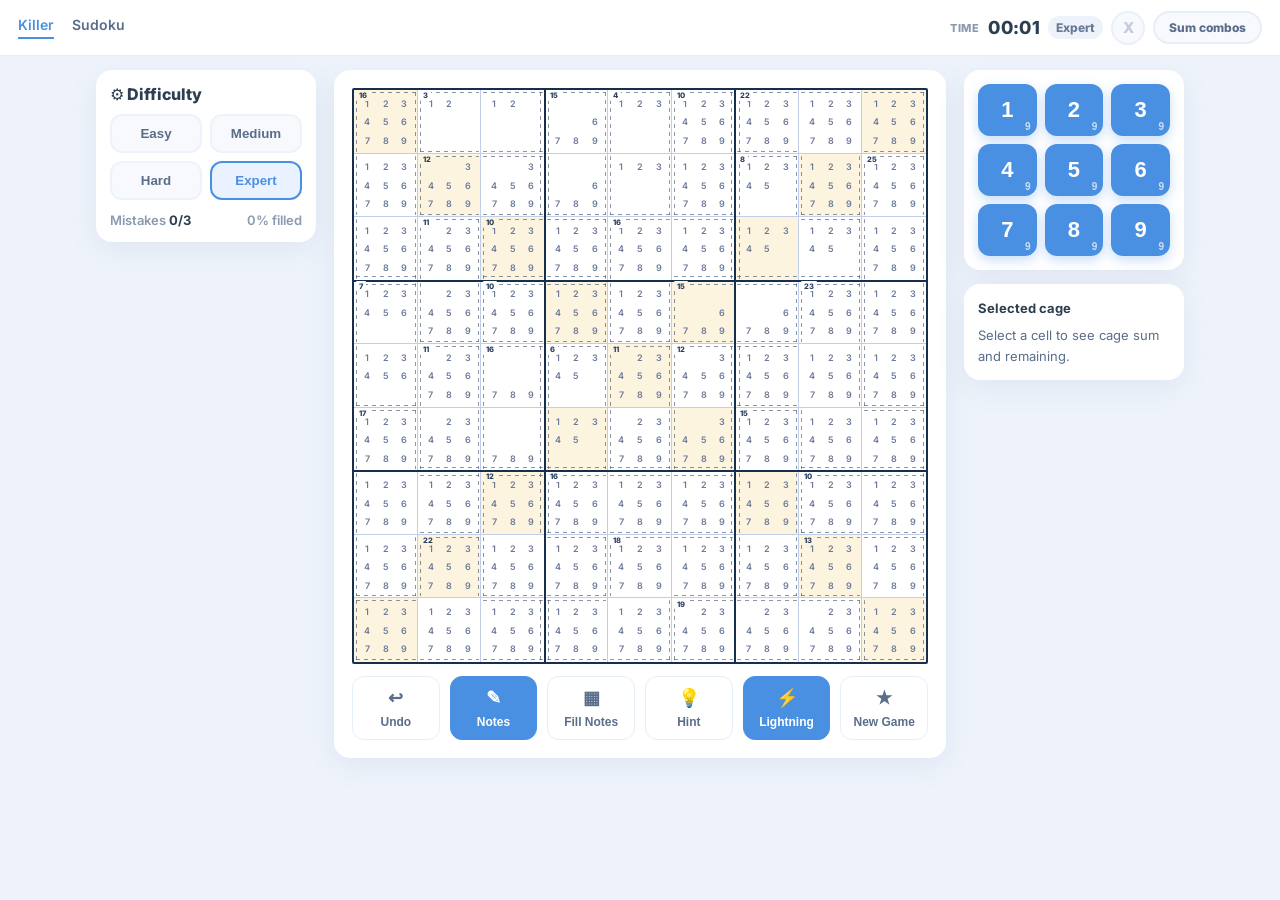
==== index.html @ 521878f2 "update" ====
<!DOCTYPE html>
<html lang="en">
<head>
<meta charset="UTF-8">
<meta name="viewport" content="width=device-width, initial-scale=1.0, viewport-fit=cover">
<title>Killer Sudoku — sudoku.com Clone</title>
<link href="https://fonts.googleapis.com/css2?family=Nunito:wght@600;700;800&family=Inter:wght@500;600;700&display=swap" rel="stylesheet">

  <script type="module" crossorigin>(function(){let e=document.createElement(`link`).relList;if(e&&e.supports&&e.supports(`modulepreload`))return;for(let e of document.querySelectorAll(`link[rel="modulepreload"]`))n(e);new MutationObserver(e=>{for(let t of e)if(t.type===`childList`)for(let e of t.addedNodes)e.tagName===`LINK`&&e.rel===`modulepreload`&&n(e)}).observe(document,{childList:!0,subtree:!0});function t(e){let t={};return e.integrity&&(t.integrity=e.integrity),e.referrerPolicy&&(t.referrerPolicy=e.referrerPolicy),t.credentials=e.crossOrigin===`use-credentials`?`include`:e.crossOrigin===`anonymous`?`omit`:`same-origin`,t}function n(e){if(e.ep)return;e.ep=!0;let n=t(e);fetch(e.href,n)}})();var e={easy:{avg:3.8,max:5,min:1,label:`Easy`},medium:{avg:3,max:4,min:1,label:`Medium`},hard:{avg:2.4,max:4,min:1,label:`Hard`},expert:{avg:3,max:5,min:2,label:`Expert`}},t={2:{3:[[1,2]],4:[[1,3]],5:[[1,4],[2,3]],6:[[1,5],[2,4]],7:[[1,6],[2,5],[3,4]],8:[[1,7],[2,6],[3,5]],9:[[1,8],[2,7],[3,6],[4,5]],10:[[1,9],[2,8],[3,7],[4,6]],11:[[2,9],[3,8],[4,7],[5,6]],12:[[3,9],[4,8],[5,7]],13:[[4,9],[5,8],[6,7]],14:[[5,9],[6,8]],15:[[6,9],[7,8]],16:[[7,9]],17:[[8,9]]},3:{6:[[1,2,3]],7:[[1,2,4]],8:[[1,2,5],[1,3,4]],9:[[1,2,6],[1,3,5],[2,3,4]],10:[[1,2,7],[1,3,6],[1,4,5],[2,3,5]],11:[[1,2,8],[1,3,7],[1,4,6],[2,3,6],[2,4,5]],12:[[1,2,9],[1,3,8],[1,4,7],[1,5,6],[2,3,7],[2,4,6],[3,4,5]],13:[[1,3,9],[1,4,8],[1,5,7],[2,3,8],[2,4,7],[2,5,6],[3,4,6]],14:[[1,4,9],[1,5,8],[1,6,7],[2,3,9],[2,4,8],[2,5,7],[3,4,7],[3,5,6]],15:[[1,5,9],[1,6,8],[2,4,9],[2,5,8],[2,6,7],[3,4,8],[3,5,7],[4,5,6]],16:[[1,6,9],[1,7,8],[2,5,9],[2,6,8],[3,4,9],[3,5,8],[3,6,7],[4,5,7]],17:[[1,7,9],[2,6,9],[2,7,8],[3,5,9],[3,6,8],[4,5,8],[4,6,7]],18:[[1,8,9],[2,7,9],[3,6,9],[3,7,8],[4,5,9],[4,6,8],[5,6,7]],19:[[2,8,9],[3,7,9],[4,6,9],[4,7,8],[5,6,8]],20:[[3,8,9],[4,7,9],[5,6,9],[5,7,8]],21:[[4,8,9],[5,7,9],[6,7,8]],22:[[5,8,9],[6,7,9]],23:[[6,8,9]],24:[[7,8,9]]},4:{10:[[1,2,3,4]],11:[[1,2,3,5]],12:[[1,2,3,6],[1,2,4,5]],13:[[1,2,3,7],[1,2,4,6],[1,3,4,5]],14:[[1,2,3,8],[1,2,4,7],[1,2,5,6],[1,3,4,6],[2,3,4,5]],15:[[1,2,3,9],[1,2,4,8],[1,2,5,7],[1,3,4,7],[1,3,5,6],[2,3,4,6]],16:[[1,2,4,9],[1,2,5,8],[1,2,6,7],[1,3,4,8],[1,3,5,7],[1,4,5,6],[2,3,4,7],[2,3,5,6]],17:[[1,2,5,9],[1,2,6,8],[1,3,4,9],[1,3,5,8],[1,3,6,7],[1,4,5,7],[2,3,4,8],[2,3,5,7],[2,4,5,6]],18:[[1,2,6,9],[1,2,7,8],[1,3,5,9],[1,3,6,8],[1,4,5,8],[1,4,6,7],[2,3,4,9],[2,3,5,8],[2,3,6,7],[2,4,5,7],[3,4,5,6]],19:[[1,2,7,9],[1,3,6,9],[1,3,7,8],[1,4,5,9],[1,4,6,8],[1,5,6,7],[2,3,5,9],[2,3,6,8],[2,4,5,8],[2,4,6,7],[3,4,5,7]],20:[[1,2,8,9],[1,3,7,9],[1,4,6,9],[1,4,7,8],[1,5,6,8],[2,3,6,9],[2,3,7,8],[2,4,5,9],[2,4,6,8],[2,5,6,7],[3,4,5,8],[3,4,6,7]],21:[[1,3,8,9],[1,4,7,9],[1,5,6,9],[1,5,7,8],[2,3,7,9],[2,4,6,9],[2,4,7,8],[2,5,6,8],[3,4,5,9],[3,4,6,8],[3,5,6,7]],22:[[1,4,8,9],[1,5,7,9],[1,6,7,8],[2,3,8,9],[2,4,7,9],[2,5,6,9],[2,5,7,8],[3,4,6,9],[3,4,7,8],[3,5,6,8],[4,5,6,7]],23:[[1,5,8,9],[1,6,7,9],[2,4,8,9],[2,5,7,9],[2,6,7,8],[3,4,7,9],[3,5,6,9],[3,5,7,8],[4,5,6,8]],24:[[1,6,8,9],[2,5,8,9],[2,6,7,9],[3,4,8,9],[3,5,7,9],[3,6,7,8],[4,5,6,9],[4,5,7,8]],25:[[1,7,8,9],[2,6,8,9],[3,5,8,9],[3,6,7,9],[4,5,7,9],[4,6,7,8]],26:[[2,7,8,9],[3,6,8,9],[4,5,8,9],[4,6,7,9],[5,6,7,8]],27:[[3,7,8,9],[4,6,8,9],[5,6,7,9]],28:[[4,7,8,9],[5,6,8,9]],29:[[5,7,8,9]],30:[[6,7,8,9]]},5:{15:[[1,2,3,4,5]],16:[[1,2,3,4,6]],17:[[1,2,3,4,7],[1,2,3,5,6]],18:[[1,2,3,4,8],[1,2,3,5,7],[1,2,4,5,6]],19:[[1,2,3,4,9],[1,2,3,5,8],[1,2,3,6,7],[1,2,4,5,7],[1,3,4,5,6]],20:[[1,2,3,5,9],[1,2,3,6,8],[1,2,4,5,8],[1,2,4,6,7],[1,3,4,5,7],[2,3,4,5,6]],21:[[1,2,3,6,9],[1,2,3,7,8],[1,2,4,5,9],[1,2,4,6,8],[1,2,5,6,7],[1,3,4,5,8],[1,3,4,6,7],[2,3,4,5,7]],22:[[1,2,3,7,9],[1,2,4,6,9],[1,2,4,7,8],[1,2,5,6,8],[1,3,4,5,9],[1,3,4,6,8],[1,3,5,6,7],[2,3,4,5,8],[2,3,4,6,7]],23:[[1,2,3,8,9],[1,2,4,7,9],[1,2,5,6,9],[1,2,5,7,8],[1,3,4,6,9],[1,3,4,7,8],[1,3,5,6,8],[1,4,5,6,7],[2,3,4,5,9],[2,3,4,6,8],[2,3,5,6,7]],24:[[1,2,4,8,9],[1,2,5,7,9],[1,2,6,7,8],[1,3,4,7,9],[1,3,5,6,9],[1,3,5,7,8],[1,4,5,6,8],[2,3,4,6,9],[2,3,4,7,8],[2,3,5,6,8],[2,4,5,6,7]],25:[[1,2,5,8,9],[1,2,6,7,9],[1,3,4,8,9],[1,3,5,7,9],[1,3,6,7,8],[1,4,5,6,9],[1,4,5,7,8],[2,3,4,7,9],[2,3,5,6,9],[2,3,5,7,8],[2,4,5,6,8],[3,4,5,6,7]],26:[[1,2,6,8,9],[1,3,5,8,9],[1,3,6,7,9],[1,4,5,7,9],[1,4,6,7,8],[2,3,4,8,9],[2,3,5,7,9],[2,3,6,7,8],[2,4,5,6,9],[2,4,5,7,8],[3,4,5,6,8]],27:[[1,2,7,8,9],[1,3,6,8,9],[1,4,5,8,9],[1,4,6,7,9],[1,5,6,7,8],[2,3,5,8,9],[2,3,6,7,9],[2,4,5,7,9],[2,4,6,7,8],[3,4,5,6,9],[3,4,5,7,8]],28:[[1,3,7,8,9],[1,4,6,8,9],[1,5,6,7,9],[2,3,6,8,9],[2,4,5,8,9],[2,4,6,7,9],[2,5,6,7,8],[3,4,5,7,9],[3,4,6,7,8]],29:[[1,4,7,8,9],[1,5,6,8,9],[2,3,7,8,9],[2,4,6,8,9],[2,5,6,7,9],[3,4,5,8,9],[3,4,6,7,9],[3,5,6,7,8]],30:[[1,5,7,8,9],[2,4,7,8,9],[2,5,6,8,9],[3,4,6,8,9],[3,5,6,7,9],[4,5,6,7,8]],31:[[1,6,7,8,9],[2,5,7,8,9],[3,4,7,8,9],[3,5,6,8,9],[4,5,6,7,9]],32:[[2,6,7,8,9],[3,5,7,8,9],[4,5,6,8,9]],33:[[3,6,7,8,9],[4,5,7,8,9]],34:[[4,6,7,8,9]],35:[[5,6,7,8,9]]}},n={};for(let e of Object.keys(t))n[e]=new Set(Object.keys(t[e]).map(Number));n[1]=new Set([1,2,3,4,5,6,7,8,9]);var r=`expert`,i,a,o,s,c,l,u,d=null,f=!0,p=!0,m=!0,h=null,g=0;function _(){let e=document.getElementById(`lightningSwitch`);e&&e.classList.toggle(`active`,m),document.querySelectorAll(`.num`).forEach(e=>{let t=parseInt(e.dataset.n,10);e.classList.toggle(`lightning-active`,!!m&&h===t)})}function v(e){return m?(h=h===e?null:e,_(),W(),T(),!0):!1}var y=0,b=null,x=!1,S=!1,C=[],w=`killer-sudoku-save-v1`;function T(){try{if(!i||!a||!c)return;localStorage.setItem(w,JSON.stringify({v:1,savedAt:Date.now(),difficulty:r,solution:i,cages:a,board:c,notes:l.map(e=>e.map(e=>[...e])),given:u,selected:d,isNoteMode:f,autoCheck:p,lightningMode:m,lightningDigit:h,mistakes:g,timerSec:y,gameOver:S}))}catch{}}function E(){try{let t=localStorage.getItem(w);if(!t)return null;let n=JSON.parse(t);return!n||n.v!==1||!Array.isArray(n.solution)||n.solution.length!==9||!Array.isArray(n.cages)||!n.cages.length||!Array.isArray(n.board)||n.board.length!==9||!Array.isArray(n.notes)||n.notes.length!==9||!e[n.difficulty]?null:(r=n.difficulty,i=n.solution,a=n.cages,c=n.board,l=n.notes.map(e=>e.map(e=>new Set(e))),u=n.given,d=n.selected,f=!!n.isNoteMode,p=n.autoCheck!==!1,m=n.lightningMode!==!1,h=n.lightningDigit,g=n.mistakes||0,y=n.timerSec||0,S=!!n.gameOver,C=[],j(),!0)}catch{return null}}function D(){try{localStorage.removeItem(w)}catch{}}function O(){document.querySelectorAll(`.diff-btn`).forEach(e=>e.classList.toggle(`active`,e.dataset.diff===r)),document.getElementById(`difficultyPill`).textContent=e[r].label,document.getElementById(`mistakes`).textContent=`${g}/3`,N(),H(),_(),x=!1,document.getElementById(`pauseOverlay`).style.display=`none`,I(),F(),W(),S&&g>=3&&M(),z()}function k(e){for(let t=e.length-1;t>0;t--){let n=Math.floor(Math.random()*(t+1));[e[t],e[n]]=[e[n],e[t]]}return e}function ee(){let e=Array(9).fill(0).map(()=>Array(9).fill(0));function t(t,n,r){for(let i=0;i<9;i++)if(e[t][i]===r||e[i][n]===r)return!1;if(t===n){for(let n=0;n<9;n++)if(n!==t&&e[n][n]===r)return!1}if(t+n===8)for(let i=0;i<9;i++){let a=i,o=8-i;if((a!==t||o!==n)&&e[a][o]===r)return!1}let i=Math.floor(t/3)*3,a=Math.floor(n/3)*3;for(let t=i;t<i+3;t++)for(let n=a;n<a+3;n++)if(e[t][n]===r)return!1;return!0}function n(r){if(r===81)return!0;let i=Math.floor(r/9),a=r%9;if(e[i][a]!==0)return n(r+1);let o=k([1,2,3,4,5,6,7,8,9].slice());for(let s of o)if(t(i,a,s)){if(e[i][a]=s,n(r+1))return!0;e[i][a]=0}return!1}for(let t=0;t<20;t++){for(let t=0;t<9;t++)for(let n=0;n<9;n++)e[t][n]=0;let t=k([1,2,3,4,5,6,7,8,9].slice());for(let n=0;n<9;n++)e[n][n]=t[n];if(n(0))return e}for(let t=0;t<9;t++)for(let n=0;n<9;n++)e[t][n]=0;return n(0),e}function A(t,r){let i=e[r],a=Array(9).fill(0).map(()=>Array(9).fill(!1)),o=[],s=[[1,0],[-1,0],[0,1],[0,-1]],c=i.min||1,l=0,u=[];for(let e=0;e<9;e++)for(let t=0;t<9;t++)u.push([e,t]);k(u);function d(e){let n=new Set;for(let[r,i]of e){let e=t[r][i];if(n.has(e))return!0;n.add(e)}return!1}function f(e,t){let r=n[e];return!r||r.has(t)}for(let[e,n]of u){if(a[e][n])continue;let u,d=null,f=!1;if(r===`expert`){if(l===0)u=5;else{let e=Math.random();u=e<.6?2:e<.89?3:e<.99?4:5}u===2&&(d=Math.random()<.8,f=Math.random()<.85)}else u=Math.max(c,Math.min(i.max,Math.round(i.avg+(Math.random()*2-1)*1.2))),c===1&&Math.random()<.08&&(u=1);let p=[[e,n]],m=new Set([t[e][n]]);a[e][n]=!0;let h=[[e,n]];for(;p.length<u;){let r=[];for(let[e,n]of h)for(let[i,o]of s){let s=e+i,c=n+o;s>=0&&s<9&&c>=0&&c<9&&!a[s][c]&&!m.has(t[s][c])&&r.push([s,c])}if(!r.length)break;k(r);let i=r[0];if(u===2&&p.length===1){let a=f?r.filter(([r,i])=>t[e][n]+t[r][i]<=6):r,o=a.length?a:r;if(d!==null){let r=t[e][n]%2,a=o.filter(([e,n])=>t[e][n]%2===r===d);i=(a.length?a:o)[0]}else i=o[0]}if(a[i[0]][i[1]]=!0,p.push(i),m.add(t[i[0]][i[1]]),h.push(i),p.length>=7)break}let g=0;for(let[e,n]of p)g+=t[e][n];o.push({id:String(l++),cells:p,sum:g})}if(c>1){let e=0;for(;e<o.length;){if(o[e].cells.length>=c){e++;continue}let[n,r]=o[e].cells[0],a=new Set;for(let[t,i]of s){let s=n+t,c=r+i;if(s<0||s>=9||c<0||c>=9)continue;let l=o.findIndex((t,n)=>n!==e&&t.cells.some(([e,t])=>e===s&&t===c));l!==-1&&a.add(l)}let l=-1,u=1/0;for(let n of a){let r=[...o[n].cells,...o[e].cells];if(d(r))continue;let a=r.length;if(!f(a,r.reduce((e,[n,r])=>e+t[n][r],0)))continue;let s=r.length,c=s>i.max?100+s:s;c<u&&(u=c,l=n)}if(l===-1){for(let t of a){let n=[...o[t].cells,...o[e].cells];if(d(n))continue;let r=n.length,a=r>i.max?100+r:r;a<u&&(u=a,l=t)}if(l===-1){for(let t of a){let n=o[t].cells.length+o[e].cells.length,r=n>i.max?100+n:n;r<u&&(u=r,l=t)}if(l===-1){e++;continue}}}o[l].cells.push(...o[e].cells);let p=0;for(let[e,n]of o[l].cells)p+=t[e][n];o[l].sum=p,o.splice(e,1)}}function p(e){let t=0,n=0;for(let n=1;n<=e;n++)t+=n;for(let t=0;t<e;t++)n+=9-t;return[t,n]}let m=o.some(e=>{if(d(e.cells)||!f(e.cells.length,e.sum))return!0;let[t,n]=p(e.cells.length);return e.sum<t||e.sum>n});if(r===`expert`){let e=new Set(o.map(e=>e.cells.length));if(![2,3,4,5].every(t=>e.has(t)))return A(t,r)}return m?A(t,r):o}function j(){o=Array(9).fill(0).map(()=>Array(9).fill(-1)),s={},a.forEach((e,t)=>{s[t]=e.sum,e.cells.forEach(([e,n])=>o[e][n]=t)})}function M(){S=!0,clearInterval(b),x=!0;let e=document.getElementById(`gameOverOverlay`);e&&(e.style.display=`grid`)}function N(){S=!1,x=!1;let e=document.getElementById(`gameOverOverlay`);e&&(e.style.display=`none`)}function P(t){t&&(r=t),document.querySelectorAll(`.diff-btn`).forEach(e=>e.classList.toggle(`active`,e.dataset.diff===r)),document.getElementById(`difficultyPill`).textContent=e[r].label,i=ee(),a=A(i,r),j(),c=Array(9).fill(0).map(()=>Array(9).fill(0)),l=Array(9).fill(0).map(()=>Array(9).fill(0).map(()=>new Set)),u=Array(9).fill(0).map(()=>Array(9).fill(!1)),d=null,g=0,f=!0,h=null,C=[],N(),document.getElementById(`mistakes`).textContent=`0/3`,H(),_();for(let e=0;e<9;e++)for(let t=0;t<9;t++){if(c[e][t]!==0||u[e][t]){l[e][t].clear();continue}let n=U(e,t);l[e][t]=new Set(n)}te(),F(),W(),T()}function F(){clearInterval(b),b=setInterval(()=>{x||(y++,I())},1e3)}function te(){y=0,x=!1,document.getElementById(`pauseOverlay`).style.display=`none`;let e=document.getElementById(`pauseBtn`);e&&(e.textContent=`⏸`),I()}function I(){let e=String(Math.floor(y/60)).padStart(2,`0`),t=String(y%60).padStart(2,`0`);document.getElementById(`timer`).textContent=`${e}:${t}`}function ne(){if(S)return;x=!x,document.getElementById(`pauseOverlay`).style.display=x?`grid`:`none`;let e=document.getElementById(`pauseBtn`);e&&(e.textContent=x?`▶`:`⏸`)}function L(){C.push({board:c.map(e=>e.slice()),notes:l.map(e=>e.map(e=>new Set(e))),mistakes:g}),C.length>100&&C.shift()}function re(){if(!C.length)return;let e=C.pop();c=e.board,l=e.notes,g=e.mistakes,document.getElementById(`mistakes`).textContent=`${g}/3`,S&&g<3&&(N(),F()),W(),T()}function ie(){let e=Array(9).fill(0).map(()=>Array(9).fill(!1));for(let t=0;t<9;t++)for(let n=0;n<9;n++)if(c[t][n]){let r=c[t][n];for(let i=0;i<9;i++)i!==n&&c[t][i]===r&&(e[t][n]=e[t][i]=!0),i!==t&&c[i][n]===r&&(e[t][n]=e[i][n]=!0);let i=Math.floor(t/3)*3,a=Math.floor(n/3)*3;for(let o=i;o<i+3;o++)for(let i=a;i<a+3;i++)(o!==t||i!==n)&&c[o][i]===r&&(e[t][n]=!0,e[o][i]=!0);if(t===n)for(let i=0;i<9;i++)i!==t&&c[i][i]===r&&(e[t][n]=!0,e[i][i]=!0);if(t+n===8)for(let i=0;i<9;i++){let a=i,o=8-i;(a!==t||o!==n)&&c[a][o]===r&&(e[t][n]=!0,e[a][o]=!0)}}if(a.forEach(t=>{let n={},r=0,i=0;t.cells.forEach(([a,o])=>{let s=c[a][o];s&&(r+=s,i++,n[s]&&t.cells.forEach(([t,n])=>{c[t][n]===s&&(e[t][n]=!0)}),n[s]=!0)}),i===t.cells.length&&r!==t.sum&&t.cells.forEach(([t,n])=>e[t][n]=!0),i<t.cells.length&&r>=t.sum&&t.cells.forEach(([t,n])=>{c[t][n]&&(e[t][n]=!0)}),r>t.sum&&t.cells.forEach(([t,n])=>e[t][n]=!0)}),i)for(let t=0;t<9;t++)for(let n=0;n<9;n++)c[t][n]&&i[t][n]&&c[t][n]!==i[t][n]&&(e[t][n]=!0);return e}function R(e,t){d=[e,t],W(),z()}function z(){let e=document.getElementById(`cageDetail`);if(!d){e.textContent=`Select a cell to see cage sum and remaining.`;return}let[t,n]=d,r=o[t][n],i=a[r],s=0,l=0;i.cells.forEach(([e,t])=>{c[e][t]&&(s+=c[e][t],l++)});let u=i.sum-s,f=i.cells.length-l;e.innerHTML=`<b>Cage #${r+1}</b> — sum <b>${i.sum}</b> • ${i.cells.length} cells<br>
  Filled ${l}/${i.cells.length} • current ${s} • remaining <b>${u}</b> ${f?`• ${f} empty`:`• <span style="color:var(--success)">complete</span>`}<br>
  <span style="font-size:11px;color:var(--muted)">Cells: ${i.cells.map(([e,t])=>String.fromCharCode(65+t)+(e+1)).join(`, `)}</span>`}function B(e){if(S||!d)return;let[t,n]=d;if(!u[t][n]){if(L(),f){let r=l[t][n];r.has(e)?r.delete(e):r.add(e),c[t][n]&&(c[t][n]=0)}else{if(l[t][n].clear(),c[t][n]===e)c[t][n]=0;else{c[t][n]=e;for(let r=0;r<9;r++)r!==n&&l[t][r].delete(e),r!==t&&l[r][n].delete(e);let r=Math.floor(t/3)*3,i=Math.floor(n/3)*3;for(let a=r;a<r+3;a++)for(let r=i;r<i+3;r++)(a!==t||r!==n)&&l[a][r].delete(e);if(t===n)for(let n=0;n<9;n++)n!==t&&l[n][n].delete(e);if(t+n===8)for(let r=0;r<9;r++){let i=r,a=8-r;(i!==t||a!==n)&&l[i][a].delete(e)}}if(c[t][n]&&c[t][n]!==0&&i[t][n]!==c[t][n]&&p&&(g++,document.getElementById(`mistakes`).textContent=`${g}/3`,g>=3)){W(),T(),M();return}}W(),V()||T()}}function ae(){if(S||!d)return;let[e,t]=d;u[e][t]||(L(),c[e][t]=0,l[e][t].clear(),W(),T())}function oe(){if(S)return;let e=[];for(let t=0;t<9;t++)for(let n=0;n<9;n++)c[t][n]===0&&e.push([t,n]);let t=e;if(t.length===0){let e=[];for(let t=0;t<9;t++)for(let n=0;n<9;n++)c[t][n]!==0&&c[t][n]!==i[t][n]&&e.push([t,n]);if(e.length===0)return;t=e}let[n,r]=t[Math.floor(Math.random()*t.length)];d=[n,r],L();let a=i[n][r];c[n][r]=a,l[n][r].clear();for(let e=0;e<9;e++)e!==r&&l[n][e].delete(a),e!==n&&l[e][r].delete(a);let o=Math.floor(n/3)*3,s=Math.floor(r/3)*3;for(let e=o;e<o+3;e++)for(let t=s;t<s+3;t++)(e!==n||t!==r)&&l[e][t].delete(a);if(n===r)for(let e=0;e<9;e++)e!==n&&l[e][e].delete(a);if(n+r===8)for(let e=0;e<9;e++){let t=e,i=8-e;(t!==n||i!==r)&&l[t][i].delete(a)}W(),V()||T();let u=document.querySelector(`[data-r="${n}"][data-c="${r}"]`);u&&(u.classList.add(`hint`),setTimeout(()=>u.classList.remove(`hint`),600)),typeof z==`function`&&z()}function V(){for(let e=0;e<9;e++)for(let t=0;t<9;t++)if(c[e][t]!==i[e][t])return!1;for(let e=0;e<9;e++)for(let t=0;t<9;t++)if(c[e][t]===0)return!1;return clearInterval(b),D(),setTimeout(()=>{alert(`🎉 Killer Sudoku solved in ${document.getElementById(`timer`).textContent}!`)},150),!0}function se(){let e=ie(),t=!1;for(let n=0;n<9;n++)for(let r=0;r<9;r++)e[n][r]&&(t=!0);if(!t&&c.flat().every(e=>e!==0)){if(V(),!V())alert(`No errors found, but puzzle not yet solved — keep going!`);else return}alert(t?`There are mistakes highlighted in red — check cage sums and duplicates.`:`No errors so far — keep going!`),W()}function ce(){if(confirm(`Solve the puzzle? This will fill all cells.`)){for(let e=0;e<9;e++)for(let t=0;t<9;t++)c[e][t]=i[e][t],l[e][t].clear();W(),clearInterval(b)}}function H(){document.getElementById(`notesBtn`).classList.toggle(`active`,f)}function U(e,t){if(c[e][t]!==0)return[];let n=o[e][t],r=a[n],i=new Set,s=new Set,l=new Set,u=new Set,d=new Set,f=new Set;for(let n=0;n<9;n++)c[e][n]&&i.add(c[e][n]),c[n][t]&&s.add(c[n][t]);if(e===t)for(let e=0;e<9;e++)c[e][e]&&d.add(c[e][e]);if(e+t===8)for(let e=0;e<9;e++){let t=c[e][8-e];t&&f.add(t)}let p=Math.floor(e/3)*3,m=Math.floor(t/3)*3;for(let e=p;e<p+3;e++)for(let t=m;t<m+3;t++)c[e][t]&&l.add(c[e][t]);let h=0,g=0;for(let[e,t]of r.cells){let n=c[e][t];n&&(u.add(n),h+=n,g++)}let _=[],v=r.cells.length,y=r.sum,b=v-(g+1);for(let n=1;n<=9;n++){if(i.has(n)||s.has(n)||l.has(n)||u.has(n)||e===t&&d.has(n)||e+t===8&&f.has(n))continue;let r=h+n;if(!(b<0)){if(b===0){if(r!==y)continue}else{if(r>=y)continue;let e=new Set(u);e.add(n);let t=[];for(let n=1;n<=9;n++)e.has(n)||t.push(n);if(t.length<b)continue;t.sort((e,t)=>e-t);let i=0,a=0;for(let e=0;e<b;e++)i+=t[e];for(let e=0;e<b;e++)a+=t[t.length-1-e];if(r+i>y||r+a<y)continue}_.push(n)}}return _}function le(){if(S)return;let e=0;if(!c.some(e=>e.some(e=>e===0)))return;L();for(let t=0;t<9;t++)for(let n=0;n<9;n++){if(c[t][n]!==0){l[t][n].clear();continue}if(u[t][n]){l[t][n].clear();continue}let r=U(t,n);l[t][n]=new Set(r),r.length&&e++}W(),T();let t=document.getElementById(`fillNotesBtn`);if(t){let e=t.innerHTML;t.innerHTML=`<i>✓</i> Filled`,t.classList.add(`active`),setTimeout(()=>{t.innerHTML=e,t.classList.remove(`active`)},900)}}function W(){let e=document.getElementById(`grid`);e.innerHTML=``;let t;if(p)t=ie();else if(t=Array(9).fill(0).map(()=>Array(9).fill(!1)),i)for(let e=0;e<9;e++)for(let n=0;n<9;n++)c[e][n]&&i[e][n]&&c[e][n]!==i[e][n]&&(t[e][n]=!0);let n=d?c[d[0]][d[1]]:null,r=m?h:n&&n!==0?n:null,s=new Map;a.forEach((e,t)=>{let n=9,r=9,i=null;e.cells.forEach(([e,t])=>{(e<n||e===n&&t<r)&&(n=e,r=t,i=[e,t])}),s.set(t,i)});for(let n=0;n<9;n++)for(let _=0;_<9;_++){let v=c[n][_],y=document.createElement(`div`);y.className=`cell`,(_===2||_===5)&&y.classList.add(`box-right`),(n===2||n===5)&&y.classList.add(`box-bottom`),y.dataset.r=n,y.dataset.c=_,!m&&d&&d[0]===n&&d[1]===_?y.classList.add(`selected`):r&&v===r&&v!==0&&y.classList.add(`same-value`),t[n][_]&&y.classList.add(`error`),(n===_||n+_===8)&&y.classList.add(`diag`),u[n][_]?y.classList.add(`given`):v&&y.classList.add(`user`);let b=o[n][_],x=a[b],C=s.get(b);if(C&&C[0]===n&&C[1]===_){let e=document.createElement(`div`);e.className=`cage-sum`,e.textContent=x.sum,y.appendChild(e),y.classList.add(`cage-has-sum`)}if(v)y.appendChild(document.createTextNode(v));else if(l[n][_].size){let e=document.createElement(`div`);e.className=`notes`;for(let t=1;t<=9;t++){let i=document.createElement(`span`),a=l[n][_].has(t);i.textContent=a?t:``,r&&a&&t===r&&i.classList.add(`note-hl`),e.appendChild(i)}y.appendChild(e)}let w=n===0||o[n-1][_]!==b,E=n===8||o[n+1][_]!==b,D=_===0||o[n][_-1]!==b,O=_===8||o[n][_+1]!==b,k=n===3||n===6,ee=n===2||n===5,A=_===3||_===6,j=_===2||_===5;if(w){let e=document.createElement(`div`);e.className=`cage-dash top`+(k?` on-bold`:``),y.appendChild(e)}if(E){let e=document.createElement(`div`);e.className=`cage-dash bottom`+(ee?` on-bold`:``),y.appendChild(e)}if(D){let e=document.createElement(`div`);e.className=`cage-dash left`+(A?` on-bold`:``),y.appendChild(e)}if(O){let e=document.createElement(`div`);e.className=`cage-dash right`+(j?` on-bold`:``),y.appendChild(e)}y.addEventListener(`click`,()=>{if(!S){if(m&&h){if(u[n][_]){R(n,_);return}if(f&&c[n][_]!==0){R(n,_);return}if(L(),f){if(c[n][_]!==0){R(n,_);return}let e=l[n][_];e.has(h)?e.delete(h):e.add(h)}else if(c[n][_]===h)c[n][_]=0;else{l[n][_].clear(),c[n][_]=h;for(let e=0;e<9;e++)e!==_&&l[n][e].delete(h),e!==n&&l[e][_].delete(h);let e=Math.floor(n/3)*3,t=Math.floor(_/3)*3;for(let r=e;r<e+3;r++)for(let e=t;e<t+3;e++)(r!==n||e!==_)&&l[r][e].delete(h);if(n===_)for(let e=0;e<9;e++)e!==n&&l[e][e].delete(h);if(n+_===8)for(let e=0;e<9;e++){let t=e,r=8-e;(t!==n||r!==_)&&l[t][r].delete(h)}if(i[n][_]!==h&&p&&(g++,document.getElementById(`mistakes`).textContent=`${g}/3`,g>=3)){W(),T(),M();return}}d=[n,_],W(),V()||T(),z();return}R(n,_)}}),e.appendChild(y)}let v=c.flat().filter(e=>e!==0).length;document.getElementById(`progress`).textContent=`${Math.round(v/81*100)}% filled`,ue(),_(),pe()}function ue(){let e=Array(10).fill(0);c.flat().forEach(t=>{t&&e[t]++}),document.querySelectorAll(`.num`).forEach(t=>{let n=parseInt(t.dataset.n),r=9-e[n];t.querySelector(`small`).textContent=r>0?`${r}`:`✓`,t.disabled=!1,r===0?t.style.opacity=`.55`:t.style.opacity=`1`})}var de=document.getElementById(`numpad`);for(let e=1;e<=9;e++){let t=document.createElement(`button`);t.className=`num`,t.dataset.n=e,t.innerHTML=`${e}<small></small>`,t.addEventListener(`click`,()=>{m&&v(e)||B(e)}),de.appendChild(t)}document.getElementById(`newGameBtn`).addEventListener(`click`,()=>{confirm(`Start a new game? Your current progress will be lost.`)&&P()}),document.getElementById(`restartBtn`)?.addEventListener(`click`,()=>{confirm(`Restart this puzzle?`)&&(c=Array(9).fill(0).map(()=>Array(9).fill(0)),l=Array(9).fill(0).map(()=>Array(9).fill(0).map(()=>new Set)),g=0,document.getElementById(`mistakes`).textContent=`0/3`,C=[],d=null,W())}),document.getElementById(`checkBtn`)?.addEventListener(`click`,se),document.getElementById(`solveBtn`)?.addEventListener(`click`,ce),document.getElementById(`fillNotesBtn`).addEventListener(`click`,le),document.getElementById(`undoBtn`).addEventListener(`click`,re),document.getElementById(`notesBtn`).addEventListener(`click`,()=>{f=!f,H(),m&&h&&W(),_(),T()}),document.getElementById(`hintBtn`).addEventListener(`click`,oe),document.getElementById(`pauseBtn`)?.addEventListener(`click`,ne),document.getElementById(`sureBtn`).addEventListener(`click`,()=>{if(S)return;let e=fe();if(!e)return;let[t,n,r]=e;d=[t,n],L(),c[t][n]=r,l[t][n].clear();for(let e=0;e<9;e++)e!==n&&l[t][e].delete(r),e!==t&&l[e][n].delete(r);let i=Math.floor(t/3)*3,a=Math.floor(n/3)*3;for(let e=i;e<i+3;e++)for(let i=a;i<a+3;i++)(e!==t||i!==n)&&l[e][i].delete(r);if(t===n)for(let e=0;e<9;e++)e!==t&&l[e][e].delete(r);if(t+n===8)for(let e=0;e<9;e++){let i=e,a=8-e;(i!==t||a!==n)&&l[i][a].delete(r)}W(),V()||T(),z();let o=document.querySelector(`[data-r="${t}"][data-c="${n}"]`);o&&(o.classList.add(`hint`),setTimeout(()=>o.classList.remove(`hint`),600))});function fe(){let e=null;for(let t=0;t<9;t++)for(let n=0;n<9;n++){if(c[t][n]!==0)continue;let r=U(t,n);r.length===1&&(e===null||r[0]<e[2])&&(e=[t,n,r[0]])}return e}function pe(){let e=document.getElementById(`sureBtn`);if(S){e.disabled=!0,e.textContent=`X`;return}let t=fe();t?(e.disabled=!1,e.textContent=t[2],e.classList.add(`ready`),e.title=`Fill the certain ${t[2]} (only one candidate)`):(e.disabled=!0,e.textContent=`X`,e.classList.remove(`ready`),e.title=`No certain cell (every unfilled cell has 2+ candidates)`)}document.querySelectorAll(`.diff-btn`).forEach(t=>t.addEventListener(`click`,()=>{let n=t.dataset.diff;n!==r&&((c&&c.flat().some(e=>e!==0)||g>0)&&!confirm(`Switch to ${e[n].label}? Your current progress will be lost.`)||P(n))})),document.getElementById(`autoCheckSwitch`)?.addEventListener(`click`,function(){p=!p,this.classList.toggle(`active`,p),W()}),document.getElementById(`lightningSwitch`).addEventListener(`click`,function(){m=!m,m||(h=null),this.classList.toggle(`active`,m),_(),W(),T()});var G=t,me=`killer-sudoku-sums-v1`,K=`3`,q=null,J=new Set,Y=new Set,X=`include`;function he(){try{let e=localStorage.getItem(me);if(!e)return;let t=JSON.parse(e);t&&[`2`,`3`,`4`,`5`].includes(String(t.size))&&(K=String(t.size)),t&&Number.isInteger(t.sum)&&(q=t.sum),t&&Array.isArray(t.included)&&(J=new Set(t.included.filter(e=>e>=1&&e<=9))),t&&Array.isArray(t.excluded)&&(Y=new Set(t.excluded.filter(e=>e>=1&&e<=9))),t&&(t.tapMode===`include`||t.tapMode===`exclude`)&&(X=t.tapMode)}catch{}}function Z(){try{localStorage.setItem(me,JSON.stringify({size:K,sum:q,included:[...J],excluded:[...Y],tapMode:X}))}catch{}}function Q(){let e=document.getElementById(`sumsSize`),t=document.getElementById(`sumsSum`),n=document.getElementById(`sumsList`),r=document.getElementById(`sumsCount`);if(!G){n.innerHTML=``,r.textContent=`Combo data unavailable.`,t.innerHTML=``;return}let i=parseInt(e.value,10);K=e.value;let a=Object.keys(G[i]||{}).map(Number).sort((e,t)=>e-t),o=t.value||(q==null?``:String(q));t.innerHTML=a.map(e=>`<option value="${e}">${e}</option>`).join(``),a.includes(parseInt(o,10))&&(t.value=o);let s=parseInt(t.value,10);q=s,Z();let c=(G[i]||{})[s]||[],l=[...J].sort((e,t)=>e-t),u=[...Y].sort((e,t)=>e-t),d=c;l.length&&(d=d.filter(e=>l.every(t=>e.includes(t)))),u.length&&(d=d.filter(e=>!e.some(e=>Y.has(e))));let f=[];l.length&&f.push(`with ${l.join(`, `)}`),u.length&&f.push(`excluding ${u.join(`, `)}`),r.innerHTML=`<b>${d.length}</b> combo${d.length===1?``:`s`} for <b>${i} cells</b> → sum <b>${s}</b>${f.length?` <span class="sums-filter-note">(${f.join(` • `)})</span>`:``}`;let p=[...new Set(c.flat())].sort((e,t)=>e-t),m=document.getElementById(`sumsDigits`),h=p.map(e=>{let t=d.length?Math.round(d.filter(t=>t.includes(e)).length/d.length*100):0,n=t===100?` pct100`:t===0?` pct0`:``,r=t===0?` zero`:``,i=Y.has(e)?`excluded`:J.has(e)?`included`:t===0?`excluded`:t===100?`included`:`neutral`,a=i===`included`?`<span class="digit-check">✓</span>`:i===`excluded`?`<span class="digit-x">✕</span>`:``,o=i===`included`?`Required`:i===`excluded`?`Excluded`:`Tap to ${X}`;return`<button class="digit-chip${r}" data-digit="${e}" data-state="${i}" aria-pressed="${i!==`neutral`}" title="${o} ${e} — in ${t}% of combos">${e}${a}<small class="${n.trim()}">${t}%</small></button>`}).join(``);m.innerHTML=`<div class="digits-head"><span class="digits-title">Digits that can appear (${p.length} unique)</span><span class="digits-actions"><button class="tap-switch${X===`include`?` on`:``}" id="sumsTapSwitch" role="switch" aria-checked="${X===`include`}" aria-label="Tap action: ${X}"><span class="tap-knob"></span><span class="tap-word tap-on">include</span><span class="tap-word tap-off">exclude</span></button><button class="digits-reset" id="sumsDigitsReset" title="Clear all required and banned digits">↺</button></span></div><div class="digits-chips">${h}</div>`,document.getElementById(`sumsTapSwitch`).addEventListener(`click`,()=>{X=X===`include`?`exclude`:`include`,Z(),Q()}),document.getElementById(`sumsDigitsReset`).addEventListener(`click`,()=>{J=new Set,Y=new Set,Z(),Q()}),m.querySelectorAll(`.digit-chip`).forEach(e=>e.addEventListener(`click`,()=>{let t=parseInt(e.dataset.digit,10);X===`include`?J.has(t)?J.delete(t):(J.add(t),Y.delete(t)):Y.has(t)?Y.delete(t):(Y.add(t),J.delete(t)),Z(),Q()})),n.innerHTML=d.map(e=>`<div class="sums-row"><span class="combo">${e.join(` + `)} = ${s}</span><span class="badge">${i} cells</span></div>`).join(``)}function ge(){let e=document.getElementById(`sumsOverlay`),t=e.hidden;e.hidden=!1,t&&!document.getElementById(`sumsSum`).options.length&&(he(),document.getElementById(`sumsSize`).value=K,Q()),document.getElementById(`sumsClose`).focus(),document.addEventListener(`keydown`,_e)}function $(){document.getElementById(`sumsOverlay`).hidden=!0,document.removeEventListener(`keydown`,_e),document.getElementById(`sumsBtn`).focus()}function _e(e){e.key===`Escape`&&($(),e.stopPropagation())}document.getElementById(`sumsBtn`).addEventListener(`click`,ge),document.getElementById(`sumsClose`).addEventListener(`click`,$),document.getElementById(`sumsOverlay`).addEventListener(`click`,e=>{e.target.id===`sumsOverlay`&&$()}),document.getElementById(`sumsSize`).addEventListener(`change`,Q),document.getElementById(`sumsSum`).addEventListener(`change`,Q),document.addEventListener(`keydown`,e=>{if(S&&(e.key===`z`||e.key===`Z`)&&(e.ctrlKey||e.metaKey)){re(),e.preventDefault();return}if(!S){if(e.key===`n`||e.key===`N`){f=!f,H(),e.preventDefault();return}if(m&&e.key>=`1`&&e.key<=`9`){let t=parseInt(e.key,10);if(e.target&&e.target.closest&&e.target.closest(`input,textarea`))return;if(!d){v(t),e.preventDefault();return}}if(!d&&[`ArrowUp`,`ArrowDown`,`ArrowLeft`,`ArrowRight`].includes(e.key)&&(d=[4,4],W()),d){let[t,n]=d;if(e.key===`ArrowUp`)t=Math.max(0,t-1);else if(e.key===`ArrowDown`)t=Math.min(8,t+1);else if(e.key===`ArrowLeft`)n=Math.max(0,n-1);else if(e.key===`ArrowRight`)n=Math.min(8,n+1);else if(e.key>=`1`&&e.key<=`9`){B(parseInt(e.key));return}else if(e.key===`Backspace`||e.key===`Delete`||e.key===`0`){ae();return}else return;d=[t,n],W(),z(),e.preventDefault()}}});function ve(){E()?O():P(`expert`)}document.addEventListener(`visibilitychange`,()=>{document.hidden&&T()}),window.addEventListener(`pagehide`,T),setInterval(T,15e3),document.readyState===`loading`?document.addEventListener(`DOMContentLoaded`,ve):ve();</script>
  <style rel="stylesheet" crossorigin>*{box-sizing:border-box;margin:0;padding:0}:root{--blue:#4a90e2;--blue-dark:#3a7bd5;--orange:#ff8a1e;--bg:#eef3fb;--card:#fff;--text:#2c3e50;--muted:#8a9ab0;--grid:#cbd8ec;--grid-inner:#c0cfe7;--grid-bold:#162f4d;--outer:#162f4d;--cage:#2b3f5e;--danger:#ff5a5a;--success:#3ec48a}body{background:var(--bg);color:var(--text);flex-direction:column;min-height:100vh;font-family:Inter,system-ui,sans-serif;display:flex}a{color:inherit;text-decoration:none}.topbar{z-index:10;background:#fff;border-bottom:1px solid #e6eef8;justify-content:space-between;align-items:center;height:56px;padding:0 18px;display:flex;position:sticky;top:0}.header-timer{flex-shrink:0;align-items:center;gap:8px;display:flex}.header-timer-label{color:var(--muted);letter-spacing:.08em;font-size:11px;font-weight:800}.header-timer .timer{font-size:18px}.header-timer .pill{font-size:12px}.brand{letter-spacing:-.02em;align-items:center;gap:10px;font-size:22px;font-weight:800;display:flex}.brand b{color:var(--blue)}.brand em{color:#ff8a1e;font-style:normal}.nav{color:#5a6d8a;gap:18px;font-size:14px;font-weight:600;display:flex}.nav a.active{color:var(--blue);border-bottom:2px solid var(--blue);padding-bottom:4px}.top-actions{align-items:center;gap:10px;display:flex}.btn{cursor:pointer;border:0;border-radius:10px;align-items:center;gap:8px;padding:9px 16px;font-weight:700;transition:all .15s;display:inline-flex}.btn-primary{background:var(--orange);color:#fff;box-shadow:0 4px 12px #ff8a1e59}.btn-primary:hover{filter:brightness(1.05);transform:translateY(-1px)}.btn-ghost{color:#5a6d8a;background:#eef3fb}.btn-ghost:hover{background:#e3ecfa}.icon-btn{cursor:pointer;background:#fff;border:1px solid #e6eef8;border-radius:12px;place-items:center;width:44px;height:44px;font-size:18px;display:grid}.icon-btn.active{background:var(--blue);color:#fff;border-color:var(--blue)}.wrap{grid-template-columns:220px 1fr 220px;align-items:start;gap:18px;width:100%;max-width:1120px;margin:14px auto;padding:0 16px;display:grid}.card{background:var(--card);border-radius:16px;padding:14px;box-shadow:0 8px 30px #3c5a8c14}.left-stack,.right-stack{flex-direction:column;gap:14px;display:flex}.timer-card{justify-content:space-between;align-items:center;padding:14px 16px;display:flex}.timer{letter-spacing:.02em;font-size:22px;font-weight:800}.pill{color:#6b7a99;background:#eef3fb;border-radius:999px;padding:4px 8px;font-size:12px;font-weight:800}.difficulty{grid-template-columns:1fr 1fr;gap:8px;display:grid}.diff-btn{cursor:pointer;color:#5a6d8a;background:#f7f9fd;border:2px solid #eef3fb;border-radius:12px;padding:10px;font-weight:800}.diff-btn.active{border-color:var(--blue);color:var(--blue);background:#eaf2ff}.stats{color:var(--muted);justify-content:space-between;font-size:13px;font-weight:600;display:flex}.stats b{color:var(--text)}.sums-btn{cursor:pointer;color:#5a6d8a;touch-action:manipulation;background:#f7f9fd;border:2px solid #eef3fb;border-radius:12px;width:100%;margin-top:10px;padding:10px;font-size:13px;font-weight:800}.sums-btn-header{cursor:pointer;color:#5a6d8a;touch-action:manipulation;white-space:nowrap;background:#f7f9fd;border:2px solid #e6eef8;border-radius:999px;padding:7px 14px;font-family:inherit;font-size:12px;font-weight:800}.sure-btn-header{cursor:pointer;color:#b9c4d4;touch-action:manipulation;background:#f7f9fd;border:2px solid #e6eef8;border-radius:50%;flex-shrink:0;place-items:center;width:34px;height:34px;font-family:inherit;font-size:15px;font-weight:800;line-height:1;display:grid}.sure-btn-header.ready{border-color:var(--success);background:var(--success);color:#fff;box-shadow:0 2px 8px #3ec48a66}.sure-btn-header:disabled{cursor:not-allowed;opacity:.85}.sure-btn-header:focus-visible{outline:3px solid var(--blue);outline-offset:2px}.sums-btn:hover,.sums-btn-header:hover{border-color:var(--blue);color:var(--blue)}.sums-btn:focus-visible,.sums-btn-header:focus-visible{outline:3px solid var(--blue);outline-offset:2px}.sums-overlay{z-index:50;background:#162f4d8c;place-items:center;padding:16px;display:grid;position:fixed;inset:0}.sums-overlay[hidden]{display:none}.sums-modal{background:#fff;border-radius:16px;flex-direction:column;width:min(420px,100%);max-height:min(70vh,560px);padding:16px;display:flex;box-shadow:0 16px 48px #162f4d4d}.sums-head{justify-content:space-between;align-items:center;margin-bottom:12px;display:flex}.sums-head h3{font-size:17px;font-weight:800}.sums-close{cursor:pointer;color:#5a6d8a;background:#f7f9fd;border:1px solid #e6eef8;border-radius:10px;width:36px;height:36px;font-size:14px}.sums-close:hover{border-color:var(--blue);color:var(--blue)}.sums-close:focus-visible{outline:3px solid var(--blue);outline-offset:2px}.sums-filters{grid-template-columns:1fr 1fr;gap:10px;margin-bottom:10px;display:grid}.sums-filters label{color:var(--muted);flex-direction:column;gap:6px;font-size:12px;font-weight:800;display:flex}.sums-filters select{color:var(--text);cursor:pointer;background:#f7f9fd;border:2px solid #eef3fb;border-radius:10px;padding:10px;font-family:inherit;font-size:14px;font-weight:800}.sums-filters select:focus-visible{outline:3px solid var(--blue);outline-offset:2px}.sums-count{color:var(--muted);margin-bottom:10px;font-size:13px;font-weight:600}.sums-count b{color:var(--text)}.sums-filter-note{color:var(--orange);font-size:11px;font-weight:800}.sums-digits{background:#eaf2ff;border-radius:10px;margin-bottom:10px;padding:10px 12px}.digits-title{color:#3a7bd5;font-size:12px;font-weight:800}.digits-head{justify-content:space-between;align-items:center;gap:10px;margin-bottom:8px;display:flex}.digits-actions{flex-shrink:0;align-items:center;gap:8px;display:flex}.digits-reset{color:#5a6d8a;cursor:pointer;touch-action:manipulation;background:#f7f9fd;border:2px solid #eef3fb;border-radius:50%;place-items:center;width:32px;height:32px;font-family:inherit;font-size:16px;font-weight:800;line-height:1;display:grid}.digits-reset:hover{border-color:var(--blue);color:var(--blue)}.digits-reset:focus-visible{outline:3px solid var(--blue);outline-offset:2px}.digits-hint{color:#5a6d8a;margin:0 0 8px;font-size:11px;font-weight:600}.tap-mode{align-items:center;gap:10px;margin-bottom:8px;display:flex}.tap-switch{background:var(--danger);cursor:pointer;touch-action:manipulation;border:0;border-radius:999px;flex-shrink:0;width:104px;height:32px;font-family:inherit;transition:background .2s;position:relative}.tap-switch.on{background:var(--success)}.tap-switch:focus-visible{outline:3px solid var(--blue);outline-offset:2px}.tap-switch .tap-knob{background:#fff;border-radius:50%;width:26px;height:26px;transition:left .2s;position:absolute;top:3px;left:3px;box-shadow:0 2px 5px #00000040}.tap-switch.on .tap-knob{left:75px}.tap-switch .tap-word{color:#fff;pointer-events:none;font-size:11px;font-weight:800;line-height:1;position:absolute;top:50%;transform:translateY(-50%)}.tap-switch .tap-on{display:none;left:10px}.tap-switch.on .tap-on{display:block}.tap-switch .tap-off{right:10px}.tap-switch.on .tap-off,.tap-mode{display:none}.digits-chips{flex-wrap:wrap;gap:6px;padding-bottom:9px;display:flex}.digit-chip{background:var(--blue);color:#fff;cursor:pointer;touch-action:manipulation;border:0;border-radius:8px;place-items:center;min-width:28px;height:28px;padding:0 8px;font-family:inherit;font-size:14px;font-weight:800;line-height:1;transition:opacity .15s,background .15s;display:inline-grid;position:relative}.digit-chip small{color:#3a7bd5;white-space:nowrap;background:#fff;border-radius:999px;padding:0 4px;font-size:8px;font-weight:800;line-height:1.5;position:absolute;bottom:-7px;left:50%;transform:translate(-50%);box-shadow:0 1px 3px #3c5a8c33}.digit-chip small.pct100{color:var(--success)}.digit-chip small.pct0{color:var(--danger)}.digit-chip.off small{text-decoration:line-through}.digit-chip[data-state=excluded]{color:#f7f9fd;opacity:.75;background:#c4d2e6}.digit-chip[data-state=excluded] .digit-x{background:var(--danger);color:#fff;border-radius:50%;place-items:center;width:16px;height:16px;font-size:10px;font-weight:800;line-height:1;display:grid;position:absolute;top:-6px;right:-6px}.digit-chip[data-state=included]{background:var(--success);color:#fff}.digit-chip[data-state=included] .digit-check{background:var(--success);color:#fff;border:2px solid #fff;border-radius:50%;place-items:center;width:16px;height:16px;font-size:9px;font-weight:800;line-height:1;display:grid;position:absolute;top:-6px;right:-6px}.digit-chip[data-state=excluded],.digit-chip[data-state=included]{text-decoration:none}.digit-chip:hover{filter:brightness(1.08)}.digit-chip:focus-visible{outline:3px solid var(--blue-dark);outline-offset:2px}.digit-chip[data-state=neutral] small{text-decoration:none}.digit-chip[data-state=excluded] small{text-decoration:line-through}.digit-chip.zero{color:#f7f9fd;opacity:.75;background:#c4d2e6}.digit-chip.zero small{text-decoration:line-through}.sums-list{flex-direction:column;gap:8px;min-height:0;display:flex;overflow-y:auto}.sums-row{font-variant-numeric:tabular-nums;letter-spacing:.02em;background:#f7f9fd;border-radius:10px;align-items:center;gap:8px;padding:9px 12px;font-weight:800;display:flex}.sums-row .combo{flex:1}.sums-row .badge{color:#6b7a99;background:#eef3fb;border-radius:999px;padding:2px 8px;font-size:11px;font-weight:800}.board-card{padding:18px}.board-wrap{aspect-ratio:1;border:2.8px solid var(--outer);-webkit-user-select:none;user-select:none;background:#fff;border-radius:2px;position:relative;overflow:hidden}.grid{background:#fff;grid-template-rows:repeat(9,1fr);grid-template-columns:repeat(9,1fr);width:100%;height:100%;display:grid;position:relative}.cell{cursor:pointer;background:#fff;justify-content:center;align-items:center;font-size:22px;font-weight:800;display:flex;position:relative;overflow:visible}.cell:before{content:"";border-right:1px solid var(--grid-inner);border-bottom:1px solid var(--grid-inner);pointer-events:none;z-index:0;position:absolute;inset:0}.cell:nth-child(9n):before{border-right:0}.cell:nth-child(n+73):before{border-bottom:0}.cell.box-right:before{border-right:0!important}.cell.box-bottom:before{border-bottom:0!important}.cell.selected,.cell.same-value{background:#b9d0ff!important}.cell.diag{background:#fdf4e0}.cell.error{color:var(--danger)!important;background:#ffe6e6!important}.cell.error.given,.cell.error.user{color:var(--danger)!important}.cell.given,.cell.user{color:#111}.cell.hint{animation:.35s pop}@keyframes pop{0%{transform:scale(.8)}to{transform:scale(1)}}.grid:after{content:"";pointer-events:none;z-index:4;background:linear-gradient(to right, var(--grid-bold) 2.2px, transparent 2.2px) 33.333% 0 / 2.2px 100% no-repeat, linear-gradient(to right, var(--grid-bold) 2.2px, transparent 2.2px) 66.666% 0 / 2.2px 100% no-repeat, linear-gradient(to bottom, var(--grid-bold) 2.2px, transparent 2.2px) 0 33.333% / 100% 2.2px no-repeat, linear-gradient(to bottom, var(--grid-bold) 2.2px, transparent 2.2px) 0 66.666% / 100% 2.2px no-repeat;position:absolute;inset:0}.cage-sum{color:var(--cage);letter-spacing:0;pointer-events:none;z-index:5;background:#fff;border-radius:1px;padding:1.5px 3px 1px;font-size:7.5px;font-weight:800;line-height:1;position:absolute;top:.6px;left:2px}.cage-dash{isolation:isolate}.cell.selected .cage-sum,.cell.same-value .cage-sum{background:#b9d0ff}.cell.diag .cage-sum{background:#fdf4e0}.cell.error .cage-sum{background:#ffe6e6}.cage-border{pointer-events:none;z-index:1;position:absolute;inset:0}.cage-dash{pointer-events:none;opacity:.55;border-radius:1px;position:absolute}.cage-dash.top{background:repeating-linear-gradient(to right,var(--cage) 0 4px, transparent 4px 8px);height:1px;top:2px;left:2px;right:2px}.cage-dash.bottom{background:repeating-linear-gradient(to right,var(--cage) 0 4px, transparent 4px 8px);height:1px;bottom:2px;left:2px;right:2px}.cage-dash.left{background:repeating-linear-gradient(to bottom,var(--cage) 0 4px, transparent 4px 8px);width:1px;top:2px;bottom:2px;left:2px}.cage-dash.right{background:repeating-linear-gradient(to bottom,var(--cage) 0 4px, transparent 4px 8px);width:1px;top:2px;bottom:2px;right:2px}.cage-dash.on-bold.top{top:3.2px}.cage-dash.on-bold.bottom{bottom:3.2px}.cage-dash.on-bold.left{left:3.2px}.cage-dash.on-bold.right{right:3.2px}.notes{color:#6b7a99;grid-template-rows:repeat(3,1fr);grid-template-columns:repeat(3,1fr);place-items:center;gap:0;font-size:9px;font-weight:600;line-height:1;display:grid;position:absolute;inset:4px}.notes span{text-align:center;border-radius:2px;justify-content:center;align-items:center;width:100%;height:100%;padding:0;line-height:1;transition:all .12s;display:flex}.notes span.note-hl{background:var(--blue);color:#fff;border-radius:2px;flex:0 0 12px;justify-content:center;place-self:center;align-items:center;width:12px;min-width:12px;max-width:12px;height:12px;min-height:12px;max-height:12px;padding:0;font-size:9px;font-weight:700;line-height:1;display:flex;box-shadow:0 1px 3px #4a90e259}.pause-overlay{z-index:5;-webkit-backdrop-filter:blur(4px);backdrop-filter:blur(4px);background:#ffffffeb;place-items:center;display:grid;position:absolute;inset:0}.pause-overlay h3{font-size:28px;font-weight:800}.controls-row{flex-wrap:wrap;justify-content:center;gap:10px;margin-top:12px;display:flex}.ctrl{cursor:pointer;color:#5a6d8a;touch-action:manipulation;background:#fff;border:1px solid #e6eef8;border-radius:12px;flex-direction:column;flex:1;justify-content:center;align-items:center;gap:6px;min-width:62px;min-height:44px;padding:10px 6px;font-size:12px;font-weight:700;transition:border-color .15s,color .15s,transform .15s;display:flex}.ctrl:hover{border-color:var(--blue);color:var(--blue)}.ctrl.active{background:var(--blue);color:#fff;border-color:var(--blue)}.ctrl:focus-visible,.diff-btn:focus-visible,.num:focus-visible,.icon-btn:focus-visible,.btn:focus-visible{outline:3px solid var(--blue);outline-offset:2px}.ctrl:active,.num:active,.diff-btn:active{transform:scale(.97)}.ctrl i{font-size:18px;font-style:normal}.numpad{grid-template-columns:repeat(3,1fr);gap:8px;display:grid}.num{background:var(--blue);color:#fff;cursor:pointer;touch-action:manipulation;border:0;border-radius:12px;height:52px;min-height:48px;font-size:22px;font-weight:800;transition:transform .15s,filter .15s;position:relative;box-shadow:0 4px 12px #4a90e24d}.num.lightning-active{outline:2px solid #ff8a1e;transform:translateY(-1px);box-shadow:0 6px 14px #162f4d8c;background:#162f4d!important}.num:hover{filter:brightness(1.05);transform:translateY(-1px)}.num small{opacity:.7;font-size:10px;position:absolute;bottom:4px;right:6px}.num:disabled{opacity:.35;cursor:not-allowed;transform:none}.action-grid{grid-template-columns:1fr 1fr;gap:8px;display:grid}.action-btn{cursor:pointer;background:#fff;border:1px solid #e6eef8;border-radius:12px;padding:12px;font-weight:800}.action-btn.primary{background:var(--orange);color:#fff;border-color:var(--orange)}.howto{color:#5a6d8a;font-size:13px;line-height:1.6}.howto h4{color:var(--text);margin-bottom:6px}.toggle{background:#f7f9fd;border-radius:12px;justify-content:space-between;align-items:center;padding:10px 12px;font-size:13px;font-weight:700;display:flex}.toggle .toggle-label{text-align:left;flex:1;align-items:center;gap:0;display:inline-flex}.toggle .toggle-icon{text-align:center;flex:0 0 18px;justify-content:center;align-items:center;width:18px;display:inline-flex}.toggle .switch{flex-shrink:0;margin-left:12px}.switch{cursor:pointer;background:#d6e2f2;border-radius:999px;width:44px;height:26px;transition:all .2s;position:relative}.switch:after{content:"";background:#fff;border-radius:50%;width:20px;height:20px;transition:all .2s;position:absolute;top:3px;left:3px;box-shadow:0 2px 6px #00000026}.switch.on{background:var(--blue)}.switch.on:after{left:21px}@media (width<=980px){.wrap{grid-template-columns:1fr;gap:12px;max-width:560px;padding:0 10px}.left-stack{order:3}.board-card{order:1}.right-stack{order:2}.card{border-radius:12px}.board-card{padding:12px}}@media (width<=600px){.topbar{flex-wrap:wrap;gap:6px;height:auto;min-height:48px;padding:8px 12px}.header-timer{gap:6px}.header-timer .timer{font-size:16px}.header-timer-label{font-size:10px}.nav{gap:12px;font-size:13px}.wrap{gap:10px;max-width:100%;margin:8px auto;padding:0 8px;overflow-x:hidden}.card{border-radius:12px;padding:10px;box-shadow:0 4px 16px #3c5a8c12}.timer-card{padding:10px 12px}.timer{font-size:18px}.board-card{padding:8px}.board-wrap{border-width:2px;border-radius:2px}.cell{font-size:clamp(15px,4.2vw,22px)}.cage-sum{padding:1px 2px;font-size:6px;top:.5px;left:1px}.notes{font-size:6px;inset:2.6px}.notes span.note-hl{border-radius:2px;flex:0 0 9px;width:9px;min-width:9px;max-width:9px;height:9px;min-height:9px;max-height:9px;font-size:6px}.controls-row{grid-template-columns:repeat(3,1fr);gap:8px;margin-top:10px;display:grid}.ctrl{border-radius:10px;flex:none;min-width:0;min-height:48px;padding:8px 4px;font-size:11px}.ctrl i{font-size:16px}.numpad{gap:6px}.num{border-radius:10px;height:48px;min-height:48px;font-size:20px}.pill{font-size:11px}.difficulty{gap:6px}.diff-btn{border-radius:10px;padding:8px 6px;font-size:13px}.stats{font-size:12px}.toggle{border-radius:10px;padding:8px 10px;font-size:12px}.switch{width:40px;height:24px}.switch:after{width:18px;height:18px;top:3px;left:3px}.switch.on:after{left:19px}}@media (width<=430px){html{-webkit-overflow-scrolling:touch;overscroll-behavior-y:auto;height:auto;min-height:100dvh;overflow:hidden auto}body{-webkit-overflow-scrolling:touch;overscroll-behavior-y:auto;width:100%;max-width:400px;height:auto;min-height:100svh;padding-bottom:env(safe-area-inset-bottom);flex-direction:column;margin:0 auto;display:flex;overflow:hidden auto}.topbar{width:100%;max-width:400px;height:auto;min-height:40px;padding:4px calc(12px + env(safe-area-inset-right)) 6px calc(12px + env(safe-area-inset-left));padding-top:calc(4px + env(safe-area-inset-top));flex-wrap:wrap;flex:none;gap:4px 8px;margin:0 auto;overflow:visible}.topbar .nav{flex-shrink:0}.header-timer{flex-wrap:wrap;justify-content:flex-end;gap:6px}.header-timer .timer{font-size:15px}.header-timer-label{font-size:9px}.header-timer .pill{padding:3px 6px;font-size:10px}.sums-btn-header{padding:5px 10px;font-size:10px}.sure-btn-header{width:30px;height:30px;font-size:13px}.wrap{flex-direction:column;flex:none;align-items:stretch;gap:6px;width:100%;max-width:400px;min-height:auto;margin:0 auto;padding:6px 8px 12px;display:flex;overflow:visible}.left-stack{flex:none;order:3;gap:6px}.board-card{flex:none;order:1;padding:8px}.right-stack{flex-direction:column;flex:none;order:2;gap:6px;display:flex}.right-stack .card:first-child{flex:none;padding:6px}.right-stack .card.howto{flex:none;padding:6px 8px}.card{border-radius:12px;padding:10px}.board-wrap{aspect-ratio:1;border-width:2.8px;flex:none;width:100%;max-width:368px;margin:0 auto}.controls-row{grid-template-columns:repeat(3,1fr);gap:6px;margin-top:6px;display:grid}.ctrl{border-radius:10px;flex:none;gap:3px;min-width:0;min-height:44px;padding:6px 2px;font-size:11px}.ctrl i{font-size:14px}.numpad{gap:5px}.num{border-radius:10px;height:44px;min-height:44px;font-size:17px}.num small{font-size:9px;bottom:3px;right:5px}.cell{font-size:17px}.cage-sum{padding:1.5px 3px 1px;font-size:6px;top:.6px;left:2px}.notes{font-size:7px!important;inset:4px!important}.notes span.note-hl{border-radius:2px;flex:0 0 9px;width:9px;min-width:9px;max-width:9px;height:9px;min-height:9px;max-height:9px;font-size:7px}.timer-card{padding:8px 10px}.timer{font-size:17px}.left-stack .card:nth-child(2){padding:8px}.difficulty{gap:5px}.diff-btn{border-radius:10px;padding:6px 4px;font-size:12px}.stats{font-size:11px}.toggle{border-radius:10px;padding:6px 8px;font-size:11px}.switch{width:36px;height:22px}.switch:after{width:16px;height:16px;top:3px;left:3px}.switch.on:after{left:17px}.howto{font-size:12px;line-height:1.4}.howto h4{margin-bottom:2px;font-size:12px}#cageDetail{font-size:11px;line-height:1.3}}@media (width<=430px) and (height<=900px){.wrap{gap:6px;padding:6px 8px 0}.board-wrap{max-width:368px}.num{height:44px;min-height:44px}.controls-row{grid-template-columns:repeat(3,1fr);gap:6px;margin-top:6px;display:grid}}@media (width<=380px){body{max-width:100%;overflow-x:hidden}.topbar{max-width:100%}.wrap{max-width:100%;padding:0 6px;overflow-x:hidden}.board-wrap{max-width:100%}.board-card{padding:6px}.cell{font-size:clamp(14px,4.8vw,18px)}.controls-row{grid-template-columns:repeat(3,1fr);gap:6px;display:grid}.ctrl{flex:none;min-height:44px;padding:7px 2px;font-size:10px}.num{height:44px;min-height:44px;font-size:18px}.topbar{padding:6px 10px}}@media (width>=981px){.wrap{align-items:start}}@media (prefers-reduced-motion:reduce){.cell.hint{animation:none}.ctrl,.num,.btn{transition:none}.ctrl:active,.num:active,.diff-btn:active,.num:hover,.btn-primary:hover{transform:none}}
/*$vite$:1*/</style>
</head>
<body>
<header class="topbar">
  <nav class="nav">
    <a class="active" href="#">Killer</a><a href="#">Sudoku</a>
  </nav>
  <div class="header-timer">
    <span class="header-timer-label">TIME</span>
    <span class="timer" id="timer">00:00</span>
    <span class="pill" id="difficultyPill">Expert</span>
    <button class="sure-btn-header" id="sureBtn" title="Fill the certain cell (only one candidate)">X</button>
    <button class="sums-btn-header" id="sumsBtn" title="Look up cage sum combinations">Sum combos</button>
  </div>
</header>

<div class="wrap">
  <aside class="left-stack">
    <div class="card">
      <div style="font-weight:800;margin-bottom:10px;display:flex;align-items:center;gap:8px">⚙ Difficulty</div>
      <div class="difficulty">
        <button class="diff-btn" data-diff="easy">Easy</button>
        <button class="diff-btn" data-diff="medium">Medium</button>
        <button class="diff-btn" data-diff="hard">Hard</button>
        <button class="diff-btn active" data-diff="expert">Expert</button>
      </div>
      <div class="stats" style="margin-top:12px">
        <span>Mistakes <b id="mistakes">0/3</b></span><span id="progress">0% filled</span>
      </div>
    </div>
  </aside>

  <main class="card board-card">
    <div class="board-wrap" id="boardWrap">
      <div class="grid" id="grid"></div>
      <div class="pause-overlay" id="pauseOverlay" style="display:none"><div style="text-align:center"><h3>⏸ Paused</h3><p style="color:var(--muted);margin-top:6px">Press Resume to continue</p><button class="btn btn-primary" style="margin-top:14px" onclick="togglePause()">Resume</button></div></div>
      <div class="pause-overlay" id="gameOverOverlay" style="display:none"><div style="text-align:center"><h3 style="color:var(--danger)">Game Over</h3><p style="color:var(--muted);margin-top:6px">You made 3 mistakes</p><div style="display:flex;gap:10px;justify-content:center;margin-top:14px"><button class="btn btn-ghost" onclick="undo()" style="border:1px solid #e6eef8">↩ Undo</button><button class="btn btn-primary" onclick="newGame()">★ New Game</button></div></div></div>
    </div>
    <div class="controls-row">
      <button class="ctrl" id="undoBtn"><i>↩</i> Undo</button>
      <button class="ctrl active" id="notesBtn"><i>✎</i> Notes</button>
      <button class="ctrl" id="fillNotesBtn" title="Auto-fill candidates in all empty cells"><i>▦</i> Fill Notes</button>
      <button class="ctrl" id="hintBtn"><i>💡</i> Hint</button>
      <button class="ctrl active" id="lightningSwitch" title="Toggle Lightning"><i>⚡</i> Lightning</button>
      <button class="ctrl" id="newGameBtn" title="Start a new game"><i>★</i> New Game</button>
    </div>
  </main>

  <aside class="right-stack">
    <div class="card">
      <div class="numpad" id="numpad"></div>
    </div>
    <div class="card howto" id="cageInfo">
      <h4>Selected cage</h4>
      <p id="cageDetail">Select a cell to see cage sum and remaining.</p>
    </div>
  </aside>
</div>

<div class="sums-overlay" id="sumsOverlay" hidden>
  <div class="sums-modal" role="dialog" aria-modal="true" aria-labelledby="sumsTitle">
    <div class="sums-head">
      <h3 id="sumsTitle">Sum combinations</h3>
      <button class="sums-close" id="sumsClose" aria-label="Close">✕</button>
    </div>
    <div class="sums-filters">
      <label>Cage size
        <select id="sumsSize">
          <option value="2">2 cells</option>
          <option value="3">3 cells</option>
          <option value="4">4 cells</option>
          <option value="5">5 cells</option>
        </select>
      </label>
      <label>Sum
        <select id="sumsSum"></select>
      </label>
    </div>
    <p class="sums-count" id="sumsCount"></p>
    <div class="sums-digits" id="sumsDigits"></div>
    <div class="sums-list" id="sumsList"></div>
  </div>
</div>


</body>
</html>
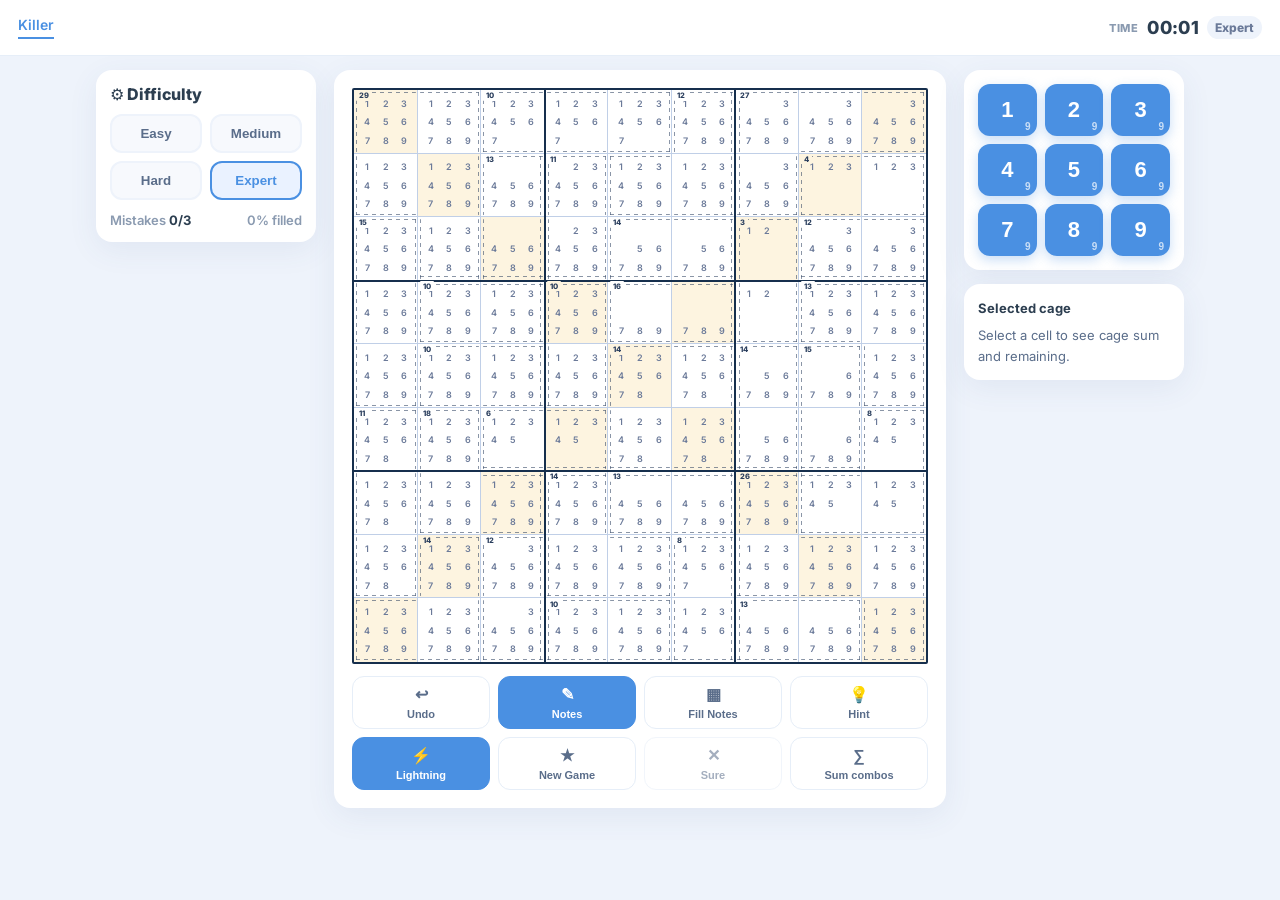
==== commit ae028319: "update" ====
--- a/index.html
+++ b/index.html
@@ -8,21 +8,19 @@
 
   <script type="module" crossorigin>(function(){let e=document.createElement(`link`).relList;if(e&&e.supports&&e.supports(`modulepreload`))return;for(let e of document.querySelectorAll(`link[rel="modulepreload"]`))n(e);new MutationObserver(e=>{for(let t of e)if(t.type===`childList`)for(let e of t.addedNodes)e.tagName===`LINK`&&e.rel===`modulepreload`&&n(e)}).observe(document,{childList:!0,subtree:!0});function t(e){let t={};return e.integrity&&(t.integrity=e.integrity),e.referrerPolicy&&(t.referrerPolicy=e.referrerPolicy),t.credentials=e.crossOrigin===`use-credentials`?`include`:e.crossOrigin===`anonymous`?`omit`:`same-origin`,t}function n(e){if(e.ep)return;e.ep=!0;let n=t(e);fetch(e.href,n)}})();var e={easy:{avg:3.8,max:5,min:1,label:`Easy`},medium:{avg:3,max:4,min:1,label:`Medium`},hard:{avg:2.4,max:4,min:1,label:`Hard`},expert:{avg:3,max:5,min:2,label:`Expert`}},t={2:{3:[[1,2]],4:[[1,3]],5:[[1,4],[2,3]],6:[[1,5],[2,4]],7:[[1,6],[2,5],[3,4]],8:[[1,7],[2,6],[3,5]],9:[[1,8],[2,7],[3,6],[4,5]],10:[[1,9],[2,8],[3,7],[4,6]],11:[[2,9],[3,8],[4,7],[5,6]],12:[[3,9],[4,8],[5,7]],13:[[4,9],[5,8],[6,7]],14:[[5,9],[6,8]],15:[[6,9],[7,8]],16:[[7,9]],17:[[8,9]]},3:{6:[[1,2,3]],7:[[1,2,4]],8:[[1,2,5],[1,3,4]],9:[[1,2,6],[1,3,5],[2,3,4]],10:[[1,2,7],[1,3,6],[1,4,5],[2,3,5]],11:[[1,2,8],[1,3,7],[1,4,6],[2,3,6],[2,4,5]],12:[[1,2,9],[1,3,8],[1,4,7],[1,5,6],[2,3,7],[2,4,6],[3,4,5]],13:[[1,3,9],[1,4,8],[1,5,7],[2,3,8],[2,4,7],[2,5,6],[3,4,6]],14:[[1,4,9],[1,5,8],[1,6,7],[2,3,9],[2,4,8],[2,5,7],[3,4,7],[3,5,6]],15:[[1,5,9],[1,6,8],[2,4,9],[2,5,8],[2,6,7],[3,4,8],[3,5,7],[4,5,6]],16:[[1,6,9],[1,7,8],[2,5,9],[2,6,8],[3,4,9],[3,5,8],[3,6,7],[4,5,7]],17:[[1,7,9],[2,6,9],[2,7,8],[3,5,9],[3,6,8],[4,5,8],[4,6,7]],18:[[1,8,9],[2,7,9],[3,6,9],[3,7,8],[4,5,9],[4,6,8],[5,6,7]],19:[[2,8,9],[3,7,9],[4,6,9],[4,7,8],[5,6,8]],20:[[3,8,9],[4,7,9],[5,6,9],[5,7,8]],21:[[4,8,9],[5,7,9],[6,7,8]],22:[[5,8,9],[6,7,9]],23:[[6,8,9]],24:[[7,8,9]]},4:{10:[[1,2,3,4]],11:[[1,2,3,5]],12:[[1,2,3,6],[1,2,4,5]],13:[[1,2,3,7],[1,2,4,6],[1,3,4,5]],14:[[1,2,3,8],[1,2,4,7],[1,2,5,6],[1,3,4,6],[2,3,4,5]],15:[[1,2,3,9],[1,2,4,8],[1,2,5,7],[1,3,4,7],[1,3,5,6],[2,3,4,6]],16:[[1,2,4,9],[1,2,5,8],[1,2,6,7],[1,3,4,8],[1,3,5,7],[1,4,5,6],[2,3,4,7],[2,3,5,6]],17:[[1,2,5,9],[1,2,6,8],[1,3,4,9],[1,3,5,8],[1,3,6,7],[1,4,5,7],[2,3,4,8],[2,3,5,7],[2,4,5,6]],18:[[1,2,6,9],[1,2,7,8],[1,3,5,9],[1,3,6,8],[1,4,5,8],[1,4,6,7],[2,3,4,9],[2,3,5,8],[2,3,6,7],[2,4,5,7],[3,4,5,6]],19:[[1,2,7,9],[1,3,6,9],[1,3,7,8],[1,4,5,9],[1,4,6,8],[1,5,6,7],[2,3,5,9],[2,3,6,8],[2,4,5,8],[2,4,6,7],[3,4,5,7]],20:[[1,2,8,9],[1,3,7,9],[1,4,6,9],[1,4,7,8],[1,5,6,8],[2,3,6,9],[2,3,7,8],[2,4,5,9],[2,4,6,8],[2,5,6,7],[3,4,5,8],[3,4,6,7]],21:[[1,3,8,9],[1,4,7,9],[1,5,6,9],[1,5,7,8],[2,3,7,9],[2,4,6,9],[2,4,7,8],[2,5,6,8],[3,4,5,9],[3,4,6,8],[3,5,6,7]],22:[[1,4,8,9],[1,5,7,9],[1,6,7,8],[2,3,8,9],[2,4,7,9],[2,5,6,9],[2,5,7,8],[3,4,6,9],[3,4,7,8],[3,5,6,8],[4,5,6,7]],23:[[1,5,8,9],[1,6,7,9],[2,4,8,9],[2,5,7,9],[2,6,7,8],[3,4,7,9],[3,5,6,9],[3,5,7,8],[4,5,6,8]],24:[[1,6,8,9],[2,5,8,9],[2,6,7,9],[3,4,8,9],[3,5,7,9],[3,6,7,8],[4,5,6,9],[4,5,7,8]],25:[[1,7,8,9],[2,6,8,9],[3,5,8,9],[3,6,7,9],[4,5,7,9],[4,6,7,8]],26:[[2,7,8,9],[3,6,8,9],[4,5,8,9],[4,6,7,9],[5,6,7,8]],27:[[3,7,8,9],[4,6,8,9],[5,6,7,9]],28:[[4,7,8,9],[5,6,8,9]],29:[[5,7,8,9]],30:[[6,7,8,9]]},5:{15:[[1,2,3,4,5]],16:[[1,2,3,4,6]],17:[[1,2,3,4,7],[1,2,3,5,6]],18:[[1,2,3,4,8],[1,2,3,5,7],[1,2,4,5,6]],19:[[1,2,3,4,9],[1,2,3,5,8],[1,2,3,6,7],[1,2,4,5,7],[1,3,4,5,6]],20:[[1,2,3,5,9],[1,2,3,6,8],[1,2,4,5,8],[1,2,4,6,7],[1,3,4,5,7],[2,3,4,5,6]],21:[[1,2,3,6,9],[1,2,3,7,8],[1,2,4,5,9],[1,2,4,6,8],[1,2,5,6,7],[1,3,4,5,8],[1,3,4,6,7],[2,3,4,5,7]],22:[[1,2,3,7,9],[1,2,4,6,9],[1,2,4,7,8],[1,2,5,6,8],[1,3,4,5,9],[1,3,4,6,8],[1,3,5,6,7],[2,3,4,5,8],[2,3,4,6,7]],23:[[1,2,3,8,9],[1,2,4,7,9],[1,2,5,6,9],[1,2,5,7,8],[1,3,4,6,9],[1,3,4,7,8],[1,3,5,6,8],[1,4,5,6,7],[2,3,4,5,9],[2,3,4,6,8],[2,3,5,6,7]],24:[[1,2,4,8,9],[1,2,5,7,9],[1,2,6,7,8],[1,3,4,7,9],[1,3,5,6,9],[1,3,5,7,8],[1,4,5,6,8],[2,3,4,6,9],[2,3,4,7,8],[2,3,5,6,8],[2,4,5,6,7]],25:[[1,2,5,8,9],[1,2,6,7,9],[1,3,4,8,9],[1,3,5,7,9],[1,3,6,7,8],[1,4,5,6,9],[1,4,5,7,8],[2,3,4,7,9],[2,3,5,6,9],[2,3,5,7,8],[2,4,5,6,8],[3,4,5,6,7]],26:[[1,2,6,8,9],[1,3,5,8,9],[1,3,6,7,9],[1,4,5,7,9],[1,4,6,7,8],[2,3,4,8,9],[2,3,5,7,9],[2,3,6,7,8],[2,4,5,6,9],[2,4,5,7,8],[3,4,5,6,8]],27:[[1,2,7,8,9],[1,3,6,8,9],[1,4,5,8,9],[1,4,6,7,9],[1,5,6,7,8],[2,3,5,8,9],[2,3,6,7,9],[2,4,5,7,9],[2,4,6,7,8],[3,4,5,6,9],[3,4,5,7,8]],28:[[1,3,7,8,9],[1,4,6,8,9],[1,5,6,7,9],[2,3,6,8,9],[2,4,5,8,9],[2,4,6,7,9],[2,5,6,7,8],[3,4,5,7,9],[3,4,6,7,8]],29:[[1,4,7,8,9],[1,5,6,8,9],[2,3,7,8,9],[2,4,6,8,9],[2,5,6,7,9],[3,4,5,8,9],[3,4,6,7,9],[3,5,6,7,8]],30:[[1,5,7,8,9],[2,4,7,8,9],[2,5,6,8,9],[3,4,6,8,9],[3,5,6,7,9],[4,5,6,7,8]],31:[[1,6,7,8,9],[2,5,7,8,9],[3,4,7,8,9],[3,5,6,8,9],[4,5,6,7,9]],32:[[2,6,7,8,9],[3,5,7,8,9],[4,5,6,8,9]],33:[[3,6,7,8,9],[4,5,7,8,9]],34:[[4,6,7,8,9]],35:[[5,6,7,8,9]]}},n={};for(let e of Object.keys(t))n[e]=new Set(Object.keys(t[e]).map(Number));n[1]=new Set([1,2,3,4,5,6,7,8,9]);var r=`expert`,i,a,o,s,c,l,u,d=null,f=!0,p=!0,m=!0,h=null,g=0;function _(){let e=document.getElementById(`lightningSwitch`);e&&e.classList.toggle(`active`,m),document.querySelectorAll(`.num`).forEach(e=>{let t=parseInt(e.dataset.n,10);e.classList.toggle(`lightning-active`,!!m&&h===t)})}function v(e){return m?(h=h===e?null:e,_(),W(),T(),!0):!1}var y=0,b=null,x=!1,S=!1,C=[],w=`killer-sudoku-save-v1`;function T(){try{if(!i||!a||!c)return;localStorage.setItem(w,JSON.stringify({v:1,savedAt:Date.now(),difficulty:r,solution:i,cages:a,board:c,notes:l.map(e=>e.map(e=>[...e])),given:u,selected:d,isNoteMode:f,autoCheck:p,lightningMode:m,lightningDigit:h,mistakes:g,timerSec:y,gameOver:S}))}catch{}}function E(){try{let t=localStorage.getItem(w);if(!t)return null;let n=JSON.parse(t);return!n||n.v!==1||!Array.isArray(n.solution)||n.solution.length!==9||!Array.isArray(n.cages)||!n.cages.length||!Array.isArray(n.board)||n.board.length!==9||!Array.isArray(n.notes)||n.notes.length!==9||!e[n.difficulty]?null:(r=n.difficulty,i=n.solution,a=n.cages,c=n.board,l=n.notes.map(e=>e.map(e=>new Set(e))),u=n.given,d=n.selected,f=!!n.isNoteMode,p=n.autoCheck!==!1,m=n.lightningMode!==!1,h=n.lightningDigit,g=n.mistakes||0,y=n.timerSec||0,S=!!n.gameOver,C=[],j(),!0)}catch{return null}}function D(){try{localStorage.removeItem(w)}catch{}}function O(){document.querySelectorAll(`.diff-btn`).forEach(e=>e.classList.toggle(`active`,e.dataset.diff===r)),document.getElementById(`difficultyPill`).textContent=e[r].label,document.getElementById(`mistakes`).textContent=`${g}/3`,N(),H(),_(),x=!1,document.getElementById(`pauseOverlay`).style.display=`none`,I(),F(),W(),S&&g>=3&&M(),z()}function k(e){for(let t=e.length-1;t>0;t--){let n=Math.floor(Math.random()*(t+1));[e[t],e[n]]=[e[n],e[t]]}return e}function ee(){let e=Array(9).fill(0).map(()=>Array(9).fill(0));function t(t,n,r){for(let i=0;i<9;i++)if(e[t][i]===r||e[i][n]===r)return!1;if(t===n){for(let n=0;n<9;n++)if(n!==t&&e[n][n]===r)return!1}if(t+n===8)for(let i=0;i<9;i++){let a=i,o=8-i;if((a!==t||o!==n)&&e[a][o]===r)return!1}let i=Math.floor(t/3)*3,a=Math.floor(n/3)*3;for(let t=i;t<i+3;t++)for(let n=a;n<a+3;n++)if(e[t][n]===r)return!1;return!0}function n(r){if(r===81)return!0;let i=Math.floor(r/9),a=r%9;if(e[i][a]!==0)return n(r+1);let o=k([1,2,3,4,5,6,7,8,9].slice());for(let s of o)if(t(i,a,s)){if(e[i][a]=s,n(r+1))return!0;e[i][a]=0}return!1}for(let t=0;t<20;t++){for(let t=0;t<9;t++)for(let n=0;n<9;n++)e[t][n]=0;let t=k([1,2,3,4,5,6,7,8,9].slice());for(let n=0;n<9;n++)e[n][n]=t[n];if(n(0))return e}for(let t=0;t<9;t++)for(let n=0;n<9;n++)e[t][n]=0;return n(0),e}function A(t,r){let i=e[r],a=Array(9).fill(0).map(()=>Array(9).fill(!1)),o=[],s=[[1,0],[-1,0],[0,1],[0,-1]],c=i.min||1,l=0,u=[];for(let e=0;e<9;e++)for(let t=0;t<9;t++)u.push([e,t]);k(u);function d(e){let n=new Set;for(let[r,i]of e){let e=t[r][i];if(n.has(e))return!0;n.add(e)}return!1}function f(e,t){let r=n[e];return!r||r.has(t)}for(let[e,n]of u){if(a[e][n])continue;let u,d=null,f=!1;if(r===`expert`){if(l===0)u=5;else{let e=Math.random();u=e<.6?2:e<.89?3:e<.99?4:5}u===2&&(d=Math.random()<.8,f=Math.random()<.85)}else u=Math.max(c,Math.min(i.max,Math.round(i.avg+(Math.random()*2-1)*1.2))),c===1&&Math.random()<.08&&(u=1);let p=[[e,n]],m=new Set([t[e][n]]);a[e][n]=!0;let h=[[e,n]];for(;p.length<u;){let r=[];for(let[e,n]of h)for(let[i,o]of s){let s=e+i,c=n+o;s>=0&&s<9&&c>=0&&c<9&&!a[s][c]&&!m.has(t[s][c])&&r.push([s,c])}if(!r.length)break;k(r);let i=r[0];if(u===2&&p.length===1){let a=f?r.filter(([r,i])=>t[e][n]+t[r][i]<=6):r,o=a.length?a:r;if(d!==null){let r=t[e][n]%2,a=o.filter(([e,n])=>t[e][n]%2===r===d);i=(a.length?a:o)[0]}else i=o[0]}if(a[i[0]][i[1]]=!0,p.push(i),m.add(t[i[0]][i[1]]),h.push(i),p.length>=7)break}let g=0;for(let[e,n]of p)g+=t[e][n];o.push({id:String(l++),cells:p,sum:g})}if(c>1){let e=0;for(;e<o.length;){if(o[e].cells.length>=c){e++;continue}let[n,r]=o[e].cells[0],a=new Set;for(let[t,i]of s){let s=n+t,c=r+i;if(s<0||s>=9||c<0||c>=9)continue;let l=o.findIndex((t,n)=>n!==e&&t.cells.some(([e,t])=>e===s&&t===c));l!==-1&&a.add(l)}let l=-1,u=1/0;for(let n of a){let r=[...o[n].cells,...o[e].cells];if(d(r))continue;let a=r.length;if(!f(a,r.reduce((e,[n,r])=>e+t[n][r],0)))continue;let s=r.length,c=s>i.max?100+s:s;c<u&&(u=c,l=n)}if(l===-1){for(let t of a){let n=[...o[t].cells,...o[e].cells];if(d(n))continue;let r=n.length,a=r>i.max?100+r:r;a<u&&(u=a,l=t)}if(l===-1){for(let t of a){let n=o[t].cells.length+o[e].cells.length,r=n>i.max?100+n:n;r<u&&(u=r,l=t)}if(l===-1){e++;continue}}}o[l].cells.push(...o[e].cells);let p=0;for(let[e,n]of o[l].cells)p+=t[e][n];o[l].sum=p,o.splice(e,1)}}function p(e){let t=0,n=0;for(let n=1;n<=e;n++)t+=n;for(let t=0;t<e;t++)n+=9-t;return[t,n]}let m=o.some(e=>{if(d(e.cells)||!f(e.cells.length,e.sum))return!0;let[t,n]=p(e.cells.length);return e.sum<t||e.sum>n});if(r===`expert`){let e=new Set(o.map(e=>e.cells.length));if(![2,3,4,5].every(t=>e.has(t)))return A(t,r)}return m?A(t,r):o}function j(){o=Array(9).fill(0).map(()=>Array(9).fill(-1)),s={},a.forEach((e,t)=>{s[t]=e.sum,e.cells.forEach(([e,n])=>o[e][n]=t)})}function M(){S=!0,clearInterval(b),x=!0;let e=document.getElementById(`gameOverOverlay`);e&&(e.style.display=`grid`)}function N(){S=!1,x=!1;let e=document.getElementById(`gameOverOverlay`);e&&(e.style.display=`none`)}function P(t){t&&(r=t),document.querySelectorAll(`.diff-btn`).forEach(e=>e.classList.toggle(`active`,e.dataset.diff===r)),document.getElementById(`difficultyPill`).textContent=e[r].label,i=ee(),a=A(i,r),j(),c=Array(9).fill(0).map(()=>Array(9).fill(0)),l=Array(9).fill(0).map(()=>Array(9).fill(0).map(()=>new Set)),u=Array(9).fill(0).map(()=>Array(9).fill(!1)),d=null,g=0,f=!0,h=null,C=[],N(),document.getElementById(`mistakes`).textContent=`0/3`,H(),_();for(let e=0;e<9;e++)for(let t=0;t<9;t++){if(c[e][t]!==0||u[e][t]){l[e][t].clear();continue}let n=U(e,t);l[e][t]=new Set(n)}te(),F(),W(),T()}function F(){clearInterval(b),b=setInterval(()=>{x||(y++,I())},1e3)}function te(){y=0,x=!1,document.getElementById(`pauseOverlay`).style.display=`none`;let e=document.getElementById(`pauseBtn`);e&&(e.textContent=`⏸`),I()}function I(){let e=String(Math.floor(y/60)).padStart(2,`0`),t=String(y%60).padStart(2,`0`);document.getElementById(`timer`).textContent=`${e}:${t}`}function ne(){if(S)return;x=!x,document.getElementById(`pauseOverlay`).style.display=x?`grid`:`none`;let e=document.getElementById(`pauseBtn`);e&&(e.textContent=x?`▶`:`⏸`)}function L(){C.push({board:c.map(e=>e.slice()),notes:l.map(e=>e.map(e=>new Set(e))),mistakes:g}),C.length>100&&C.shift()}function re(){if(!C.length)return;let e=C.pop();c=e.board,l=e.notes,g=e.mistakes,document.getElementById(`mistakes`).textContent=`${g}/3`,S&&g<3&&(N(),F()),W(),T()}function ie(){let e=Array(9).fill(0).map(()=>Array(9).fill(!1));for(let t=0;t<9;t++)for(let n=0;n<9;n++)if(c[t][n]){let r=c[t][n];for(let i=0;i<9;i++)i!==n&&c[t][i]===r&&(e[t][n]=e[t][i]=!0),i!==t&&c[i][n]===r&&(e[t][n]=e[i][n]=!0);let i=Math.floor(t/3)*3,a=Math.floor(n/3)*3;for(let o=i;o<i+3;o++)for(let i=a;i<a+3;i++)(o!==t||i!==n)&&c[o][i]===r&&(e[t][n]=!0,e[o][i]=!0);if(t===n)for(let i=0;i<9;i++)i!==t&&c[i][i]===r&&(e[t][n]=!0,e[i][i]=!0);if(t+n===8)for(let i=0;i<9;i++){let a=i,o=8-i;(a!==t||o!==n)&&c[a][o]===r&&(e[t][n]=!0,e[a][o]=!0)}}if(a.forEach(t=>{let n={},r=0,i=0;t.cells.forEach(([a,o])=>{let s=c[a][o];s&&(r+=s,i++,n[s]&&t.cells.forEach(([t,n])=>{c[t][n]===s&&(e[t][n]=!0)}),n[s]=!0)}),i===t.cells.length&&r!==t.sum&&t.cells.forEach(([t,n])=>e[t][n]=!0),i<t.cells.length&&r>=t.sum&&t.cells.forEach(([t,n])=>{c[t][n]&&(e[t][n]=!0)}),r>t.sum&&t.cells.forEach(([t,n])=>e[t][n]=!0)}),i)for(let t=0;t<9;t++)for(let n=0;n<9;n++)c[t][n]&&i[t][n]&&c[t][n]!==i[t][n]&&(e[t][n]=!0);return e}function R(e,t){d=[e,t],W(),z()}function z(){let e=document.getElementById(`cageDetail`);if(!d){e.textContent=`Select a cell to see cage sum and remaining.`;return}let[t,n]=d,r=o[t][n],i=a[r],s=0,l=0;i.cells.forEach(([e,t])=>{c[e][t]&&(s+=c[e][t],l++)});let u=i.sum-s,f=i.cells.length-l;e.innerHTML=`<b>Cage #${r+1}</b> — sum <b>${i.sum}</b> • ${i.cells.length} cells<br>
   Filled ${l}/${i.cells.length} • current ${s} • remaining <b>${u}</b> ${f?`• ${f} empty`:`• <span style="color:var(--success)">complete</span>`}<br>
-  <span style="font-size:11px;color:var(--muted)">Cells: ${i.cells.map(([e,t])=>String.fromCharCode(65+t)+(e+1)).join(`, `)}</span>`}function B(e){if(S||!d)return;let[t,n]=d;if(!u[t][n]){if(L(),f){let r=l[t][n];r.has(e)?r.delete(e):r.add(e),c[t][n]&&(c[t][n]=0)}else{if(l[t][n].clear(),c[t][n]===e)c[t][n]=0;else{c[t][n]=e;for(let r=0;r<9;r++)r!==n&&l[t][r].delete(e),r!==t&&l[r][n].delete(e);let r=Math.floor(t/3)*3,i=Math.floor(n/3)*3;for(let a=r;a<r+3;a++)for(let r=i;r<i+3;r++)(a!==t||r!==n)&&l[a][r].delete(e);if(t===n)for(let n=0;n<9;n++)n!==t&&l[n][n].delete(e);if(t+n===8)for(let r=0;r<9;r++){let i=r,a=8-r;(i!==t||a!==n)&&l[i][a].delete(e)}}if(c[t][n]&&c[t][n]!==0&&i[t][n]!==c[t][n]&&p&&(g++,document.getElementById(`mistakes`).textContent=`${g}/3`,g>=3)){W(),T(),M();return}}W(),V()||T()}}function ae(){if(S||!d)return;let[e,t]=d;u[e][t]||(L(),c[e][t]=0,l[e][t].clear(),W(),T())}function oe(){if(S)return;let e=[];for(let t=0;t<9;t++)for(let n=0;n<9;n++)c[t][n]===0&&e.push([t,n]);let t=e;if(t.length===0){let e=[];for(let t=0;t<9;t++)for(let n=0;n<9;n++)c[t][n]!==0&&c[t][n]!==i[t][n]&&e.push([t,n]);if(e.length===0)return;t=e}let[n,r]=t[Math.floor(Math.random()*t.length)];d=[n,r],L();let a=i[n][r];c[n][r]=a,l[n][r].clear();for(let e=0;e<9;e++)e!==r&&l[n][e].delete(a),e!==n&&l[e][r].delete(a);let o=Math.floor(n/3)*3,s=Math.floor(r/3)*3;for(let e=o;e<o+3;e++)for(let t=s;t<s+3;t++)(e!==n||t!==r)&&l[e][t].delete(a);if(n===r)for(let e=0;e<9;e++)e!==n&&l[e][e].delete(a);if(n+r===8)for(let e=0;e<9;e++){let t=e,i=8-e;(t!==n||i!==r)&&l[t][i].delete(a)}W(),V()||T();let u=document.querySelector(`[data-r="${n}"][data-c="${r}"]`);u&&(u.classList.add(`hint`),setTimeout(()=>u.classList.remove(`hint`),600)),typeof z==`function`&&z()}function V(){for(let e=0;e<9;e++)for(let t=0;t<9;t++)if(c[e][t]!==i[e][t])return!1;for(let e=0;e<9;e++)for(let t=0;t<9;t++)if(c[e][t]===0)return!1;return clearInterval(b),D(),setTimeout(()=>{alert(`🎉 Killer Sudoku solved in ${document.getElementById(`timer`).textContent}!`)},150),!0}function se(){let e=ie(),t=!1;for(let n=0;n<9;n++)for(let r=0;r<9;r++)e[n][r]&&(t=!0);if(!t&&c.flat().every(e=>e!==0)){if(V(),!V())alert(`No errors found, but puzzle not yet solved — keep going!`);else return}alert(t?`There are mistakes highlighted in red — check cage sums and duplicates.`:`No errors so far — keep going!`),W()}function ce(){if(confirm(`Solve the puzzle? This will fill all cells.`)){for(let e=0;e<9;e++)for(let t=0;t<9;t++)c[e][t]=i[e][t],l[e][t].clear();W(),clearInterval(b)}}function H(){document.getElementById(`notesBtn`).classList.toggle(`active`,f)}function U(e,t){if(c[e][t]!==0)return[];let n=o[e][t],r=a[n],i=new Set,s=new Set,l=new Set,u=new Set,d=new Set,f=new Set;for(let n=0;n<9;n++)c[e][n]&&i.add(c[e][n]),c[n][t]&&s.add(c[n][t]);if(e===t)for(let e=0;e<9;e++)c[e][e]&&d.add(c[e][e]);if(e+t===8)for(let e=0;e<9;e++){let t=c[e][8-e];t&&f.add(t)}let p=Math.floor(e/3)*3,m=Math.floor(t/3)*3;for(let e=p;e<p+3;e++)for(let t=m;t<m+3;t++)c[e][t]&&l.add(c[e][t]);let h=0,g=0;for(let[e,t]of r.cells){let n=c[e][t];n&&(u.add(n),h+=n,g++)}let _=[],v=r.cells.length,y=r.sum,b=v-(g+1);for(let n=1;n<=9;n++){if(i.has(n)||s.has(n)||l.has(n)||u.has(n)||e===t&&d.has(n)||e+t===8&&f.has(n))continue;let r=h+n;if(!(b<0)){if(b===0){if(r!==y)continue}else{if(r>=y)continue;let e=new Set(u);e.add(n);let t=[];for(let n=1;n<=9;n++)e.has(n)||t.push(n);if(t.length<b)continue;t.sort((e,t)=>e-t);let i=0,a=0;for(let e=0;e<b;e++)i+=t[e];for(let e=0;e<b;e++)a+=t[t.length-1-e];if(r+i>y||r+a<y)continue}_.push(n)}}return _}function le(){if(S)return;let e=0;if(!c.some(e=>e.some(e=>e===0)))return;L();for(let t=0;t<9;t++)for(let n=0;n<9;n++){if(c[t][n]!==0){l[t][n].clear();continue}if(u[t][n]){l[t][n].clear();continue}let r=U(t,n);l[t][n]=new Set(r),r.length&&e++}W(),T();let t=document.getElementById(`fillNotesBtn`);if(t){let e=t.innerHTML;t.innerHTML=`<i>✓</i> Filled`,t.classList.add(`active`),setTimeout(()=>{t.innerHTML=e,t.classList.remove(`active`)},900)}}function W(){let e=document.getElementById(`grid`);e.innerHTML=``;let t;if(p)t=ie();else if(t=Array(9).fill(0).map(()=>Array(9).fill(!1)),i)for(let e=0;e<9;e++)for(let n=0;n<9;n++)c[e][n]&&i[e][n]&&c[e][n]!==i[e][n]&&(t[e][n]=!0);let n=d?c[d[0]][d[1]]:null,r=m?h:n&&n!==0?n:null,s=new Map;a.forEach((e,t)=>{let n=9,r=9,i=null;e.cells.forEach(([e,t])=>{(e<n||e===n&&t<r)&&(n=e,r=t,i=[e,t])}),s.set(t,i)});for(let n=0;n<9;n++)for(let _=0;_<9;_++){let v=c[n][_],y=document.createElement(`div`);y.className=`cell`,(_===2||_===5)&&y.classList.add(`box-right`),(n===2||n===5)&&y.classList.add(`box-bottom`),y.dataset.r=n,y.dataset.c=_,!m&&d&&d[0]===n&&d[1]===_?y.classList.add(`selected`):r&&v===r&&v!==0&&y.classList.add(`same-value`),t[n][_]&&y.classList.add(`error`),(n===_||n+_===8)&&y.classList.add(`diag`),u[n][_]?y.classList.add(`given`):v&&y.classList.add(`user`);let b=o[n][_],x=a[b],C=s.get(b);if(C&&C[0]===n&&C[1]===_){let e=document.createElement(`div`);e.className=`cage-sum`,e.textContent=x.sum,y.appendChild(e),y.classList.add(`cage-has-sum`)}if(v)y.appendChild(document.createTextNode(v));else if(l[n][_].size){let e=document.createElement(`div`);e.className=`notes`;for(let t=1;t<=9;t++){let i=document.createElement(`span`),a=l[n][_].has(t);i.textContent=a?t:``,r&&a&&t===r&&i.classList.add(`note-hl`),e.appendChild(i)}y.appendChild(e)}let w=n===0||o[n-1][_]!==b,E=n===8||o[n+1][_]!==b,D=_===0||o[n][_-1]!==b,O=_===8||o[n][_+1]!==b,k=n===3||n===6,ee=n===2||n===5,A=_===3||_===6,j=_===2||_===5;if(w){let e=document.createElement(`div`);e.className=`cage-dash top`+(k?` on-bold`:``),y.appendChild(e)}if(E){let e=document.createElement(`div`);e.className=`cage-dash bottom`+(ee?` on-bold`:``),y.appendChild(e)}if(D){let e=document.createElement(`div`);e.className=`cage-dash left`+(A?` on-bold`:``),y.appendChild(e)}if(O){let e=document.createElement(`div`);e.className=`cage-dash right`+(j?` on-bold`:``),y.appendChild(e)}y.addEventListener(`click`,()=>{if(!S){if(m&&h){if(u[n][_]){R(n,_);return}if(f&&c[n][_]!==0){R(n,_);return}if(L(),f){if(c[n][_]!==0){R(n,_);return}let e=l[n][_];e.has(h)?e.delete(h):e.add(h)}else if(c[n][_]===h)c[n][_]=0;else{l[n][_].clear(),c[n][_]=h;for(let e=0;e<9;e++)e!==_&&l[n][e].delete(h),e!==n&&l[e][_].delete(h);let e=Math.floor(n/3)*3,t=Math.floor(_/3)*3;for(let r=e;r<e+3;r++)for(let e=t;e<t+3;e++)(r!==n||e!==_)&&l[r][e].delete(h);if(n===_)for(let e=0;e<9;e++)e!==n&&l[e][e].delete(h);if(n+_===8)for(let e=0;e<9;e++){let t=e,r=8-e;(t!==n||r!==_)&&l[t][r].delete(h)}if(i[n][_]!==h&&p&&(g++,document.getElementById(`mistakes`).textContent=`${g}/3`,g>=3)){W(),T(),M();return}}d=[n,_],W(),V()||T(),z();return}R(n,_)}}),e.appendChild(y)}let v=c.flat().filter(e=>e!==0).length;document.getElementById(`progress`).textContent=`${Math.round(v/81*100)}% filled`,ue(),_(),pe()}function ue(){let e=Array(10).fill(0);c.flat().forEach(t=>{t&&e[t]++}),document.querySelectorAll(`.num`).forEach(t=>{let n=parseInt(t.dataset.n),r=9-e[n];t.querySelector(`small`).textContent=r>0?`${r}`:`✓`,t.disabled=!1,r===0?t.style.opacity=`.55`:t.style.opacity=`1`})}var de=document.getElementById(`numpad`);for(let e=1;e<=9;e++){let t=document.createElement(`button`);t.className=`num`,t.dataset.n=e,t.innerHTML=`${e}<small></small>`,t.addEventListener(`click`,()=>{m&&v(e)||B(e)}),de.appendChild(t)}document.getElementById(`newGameBtn`).addEventListener(`click`,()=>{confirm(`Start a new game? Your current progress will be lost.`)&&P()}),document.getElementById(`restartBtn`)?.addEventListener(`click`,()=>{confirm(`Restart this puzzle?`)&&(c=Array(9).fill(0).map(()=>Array(9).fill(0)),l=Array(9).fill(0).map(()=>Array(9).fill(0).map(()=>new Set)),g=0,document.getElementById(`mistakes`).textContent=`0/3`,C=[],d=null,W())}),document.getElementById(`checkBtn`)?.addEventListener(`click`,se),document.getElementById(`solveBtn`)?.addEventListener(`click`,ce),document.getElementById(`fillNotesBtn`).addEventListener(`click`,le),document.getElementById(`undoBtn`).addEventListener(`click`,re),document.getElementById(`notesBtn`).addEventListener(`click`,()=>{f=!f,H(),m&&h&&W(),_(),T()}),document.getElementById(`hintBtn`).addEventListener(`click`,oe),document.getElementById(`pauseBtn`)?.addEventListener(`click`,ne),document.getElementById(`sureBtn`).addEventListener(`click`,()=>{if(S)return;let e=fe();if(!e)return;let[t,n,r]=e;d=[t,n],L(),c[t][n]=r,l[t][n].clear();for(let e=0;e<9;e++)e!==n&&l[t][e].delete(r),e!==t&&l[e][n].delete(r);let i=Math.floor(t/3)*3,a=Math.floor(n/3)*3;for(let e=i;e<i+3;e++)for(let i=a;i<a+3;i++)(e!==t||i!==n)&&l[e][i].delete(r);if(t===n)for(let e=0;e<9;e++)e!==t&&l[e][e].delete(r);if(t+n===8)for(let e=0;e<9;e++){let i=e,a=8-e;(i!==t||a!==n)&&l[i][a].delete(r)}W(),V()||T(),z();let o=document.querySelector(`[data-r="${t}"][data-c="${n}"]`);o&&(o.classList.add(`hint`),setTimeout(()=>o.classList.remove(`hint`),600))});function fe(){let e=null;for(let t=0;t<9;t++)for(let n=0;n<9;n++){if(c[t][n]!==0)continue;let r=U(t,n);r.length===1&&(e===null||r[0]<e[2])&&(e=[t,n,r[0]])}return e}function pe(){let e=document.getElementById(`sureBtn`);if(S){e.disabled=!0,e.textContent=`X`;return}let t=fe();t?(e.disabled=!1,e.textContent=t[2],e.classList.add(`ready`),e.title=`Fill the certain ${t[2]} (only one candidate)`):(e.disabled=!0,e.textContent=`X`,e.classList.remove(`ready`),e.title=`No certain cell (every unfilled cell has 2+ candidates)`)}document.querySelectorAll(`.diff-btn`).forEach(t=>t.addEventListener(`click`,()=>{let n=t.dataset.diff;n!==r&&((c&&c.flat().some(e=>e!==0)||g>0)&&!confirm(`Switch to ${e[n].label}? Your current progress will be lost.`)||P(n))})),document.getElementById(`autoCheckSwitch`)?.addEventListener(`click`,function(){p=!p,this.classList.toggle(`active`,p),W()}),document.getElementById(`lightningSwitch`).addEventListener(`click`,function(){m=!m,m||(h=null),this.classList.toggle(`active`,m),_(),W(),T()});var G=t,me=`killer-sudoku-sums-v1`,K=`3`,q=null,J=new Set,Y=new Set,X=`include`;function he(){try{let e=localStorage.getItem(me);if(!e)return;let t=JSON.parse(e);t&&[`2`,`3`,`4`,`5`].includes(String(t.size))&&(K=String(t.size)),t&&Number.isInteger(t.sum)&&(q=t.sum),t&&Array.isArray(t.included)&&(J=new Set(t.included.filter(e=>e>=1&&e<=9))),t&&Array.isArray(t.excluded)&&(Y=new Set(t.excluded.filter(e=>e>=1&&e<=9))),t&&(t.tapMode===`include`||t.tapMode===`exclude`)&&(X=t.tapMode)}catch{}}function Z(){try{localStorage.setItem(me,JSON.stringify({size:K,sum:q,included:[...J],excluded:[...Y],tapMode:X}))}catch{}}function Q(){let e=document.getElementById(`sumsSize`),t=document.getElementById(`sumsSum`),n=document.getElementById(`sumsList`),r=document.getElementById(`sumsCount`);if(!G){n.innerHTML=``,r.textContent=`Combo data unavailable.`,t.innerHTML=``;return}let i=parseInt(e.value,10);K=e.value;let a=Object.keys(G[i]||{}).map(Number).sort((e,t)=>e-t),o=t.value||(q==null?``:String(q));t.innerHTML=a.map(e=>`<option value="${e}">${e}</option>`).join(``),a.includes(parseInt(o,10))&&(t.value=o);let s=parseInt(t.value,10);q=s,Z();let c=(G[i]||{})[s]||[],l=[...J].sort((e,t)=>e-t),u=[...Y].sort((e,t)=>e-t),d=c;l.length&&(d=d.filter(e=>l.every(t=>e.includes(t)))),u.length&&(d=d.filter(e=>!e.some(e=>Y.has(e))));let f=[];l.length&&f.push(`with ${l.join(`, `)}`),u.length&&f.push(`excluding ${u.join(`, `)}`),r.innerHTML=`<b>${d.length}</b> combo${d.length===1?``:`s`} for <b>${i} cells</b> → sum <b>${s}</b>${f.length?` <span class="sums-filter-note">(${f.join(` • `)})</span>`:``}`;let p=[...new Set(c.flat())].sort((e,t)=>e-t),m=document.getElementById(`sumsDigits`),h=p.map(e=>{let t=d.length?Math.round(d.filter(t=>t.includes(e)).length/d.length*100):0,n=t===100?` pct100`:t===0?` pct0`:``,r=t===0?` zero`:``,i=Y.has(e)?`excluded`:J.has(e)?`included`:t===0?`excluded`:t===100?`included`:`neutral`,a=i===`included`?`<span class="digit-check">✓</span>`:i===`excluded`?`<span class="digit-x">✕</span>`:``,o=i===`included`?`Required`:i===`excluded`?`Excluded`:`Tap to ${X}`;return`<button class="digit-chip${r}" data-digit="${e}" data-state="${i}" aria-pressed="${i!==`neutral`}" title="${o} ${e} — in ${t}% of combos">${e}${a}<small class="${n.trim()}">${t}%</small></button>`}).join(``);m.innerHTML=`<div class="digits-head"><span class="digits-title">Digits that can appear (${p.length} unique)</span><span class="digits-actions"><button class="tap-switch${X===`include`?` on`:``}" id="sumsTapSwitch" role="switch" aria-checked="${X===`include`}" aria-label="Tap action: ${X}"><span class="tap-knob"></span><span class="tap-word tap-on">include</span><span class="tap-word tap-off">exclude</span></button><button class="digits-reset" id="sumsDigitsReset" title="Clear all required and banned digits">↺</button></span></div><div class="digits-chips">${h}</div>`,document.getElementById(`sumsTapSwitch`).addEventListener(`click`,()=>{X=X===`include`?`exclude`:`include`,Z(),Q()}),document.getElementById(`sumsDigitsReset`).addEventListener(`click`,()=>{J=new Set,Y=new Set,Z(),Q()}),m.querySelectorAll(`.digit-chip`).forEach(e=>e.addEventListener(`click`,()=>{let t=parseInt(e.dataset.digit,10);X===`include`?J.has(t)?J.delete(t):(J.add(t),Y.delete(t)):Y.has(t)?Y.delete(t):(Y.add(t),J.delete(t)),Z(),Q()})),n.innerHTML=d.map(e=>`<div class="sums-row"><span class="combo">${e.join(` + `)} = ${s}</span><span class="badge">${i} cells</span></div>`).join(``)}function ge(){let e=document.getElementById(`sumsOverlay`),t=e.hidden;e.hidden=!1,t&&!document.getElementById(`sumsSum`).options.length&&(he(),document.getElementById(`sumsSize`).value=K,Q()),document.getElementById(`sumsClose`).focus(),document.addEventListener(`keydown`,_e)}function $(){document.getElementById(`sumsOverlay`).hidden=!0,document.removeEventListener(`keydown`,_e),document.getElementById(`sumsBtn`).focus()}function _e(e){e.key===`Escape`&&($(),e.stopPropagation())}document.getElementById(`sumsBtn`).addEventListener(`click`,ge),document.getElementById(`sumsClose`).addEventListener(`click`,$),document.getElementById(`sumsOverlay`).addEventListener(`click`,e=>{e.target.id===`sumsOverlay`&&$()}),document.getElementById(`sumsSize`).addEventListener(`change`,Q),document.getElementById(`sumsSum`).addEventListener(`change`,Q),document.addEventListener(`keydown`,e=>{if(S&&(e.key===`z`||e.key===`Z`)&&(e.ctrlKey||e.metaKey)){re(),e.preventDefault();return}if(!S){if(e.key===`n`||e.key===`N`){f=!f,H(),e.preventDefault();return}if(m&&e.key>=`1`&&e.key<=`9`){let t=parseInt(e.key,10);if(e.target&&e.target.closest&&e.target.closest(`input,textarea`))return;if(!d){v(t),e.preventDefault();return}}if(!d&&[`ArrowUp`,`ArrowDown`,`ArrowLeft`,`ArrowRight`].includes(e.key)&&(d=[4,4],W()),d){let[t,n]=d;if(e.key===`ArrowUp`)t=Math.max(0,t-1);else if(e.key===`ArrowDown`)t=Math.min(8,t+1);else if(e.key===`ArrowLeft`)n=Math.max(0,n-1);else if(e.key===`ArrowRight`)n=Math.min(8,n+1);else if(e.key>=`1`&&e.key<=`9`){B(parseInt(e.key));return}else if(e.key===`Backspace`||e.key===`Delete`||e.key===`0`){ae();return}else return;d=[t,n],W(),z(),e.preventDefault()}}});function ve(){E()?O():P(`expert`)}document.addEventListener(`visibilitychange`,()=>{document.hidden&&T()}),window.addEventListener(`pagehide`,T),setInterval(T,15e3),document.readyState===`loading`?document.addEventListener(`DOMContentLoaded`,ve):ve();</script>
-  <style rel="stylesheet" crossorigin>*{box-sizing:border-box;margin:0;padding:0}:root{--blue:#4a90e2;--blue-dark:#3a7bd5;--orange:#ff8a1e;--bg:#eef3fb;--card:#fff;--text:#2c3e50;--muted:#8a9ab0;--grid:#cbd8ec;--grid-inner:#c0cfe7;--grid-bold:#162f4d;--outer:#162f4d;--cage:#2b3f5e;--danger:#ff5a5a;--success:#3ec48a}body{background:var(--bg);color:var(--text);flex-direction:column;min-height:100vh;font-family:Inter,system-ui,sans-serif;display:flex}a{color:inherit;text-decoration:none}.topbar{z-index:10;background:#fff;border-bottom:1px solid #e6eef8;justify-content:space-between;align-items:center;height:56px;padding:0 18px;display:flex;position:sticky;top:0}.header-timer{flex-shrink:0;align-items:center;gap:8px;display:flex}.header-timer-label{color:var(--muted);letter-spacing:.08em;font-size:11px;font-weight:800}.header-timer .timer{font-size:18px}.header-timer .pill{font-size:12px}.brand{letter-spacing:-.02em;align-items:center;gap:10px;font-size:22px;font-weight:800;display:flex}.brand b{color:var(--blue)}.brand em{color:#ff8a1e;font-style:normal}.nav{color:#5a6d8a;gap:18px;font-size:14px;font-weight:600;display:flex}.nav a.active{color:var(--blue);border-bottom:2px solid var(--blue);padding-bottom:4px}.top-actions{align-items:center;gap:10px;display:flex}.btn{cursor:pointer;border:0;border-radius:10px;align-items:center;gap:8px;padding:9px 16px;font-weight:700;transition:all .15s;display:inline-flex}.btn-primary{background:var(--orange);color:#fff;box-shadow:0 4px 12px #ff8a1e59}.btn-primary:hover{filter:brightness(1.05);transform:translateY(-1px)}.btn-ghost{color:#5a6d8a;background:#eef3fb}.btn-ghost:hover{background:#e3ecfa}.icon-btn{cursor:pointer;background:#fff;border:1px solid #e6eef8;border-radius:12px;place-items:center;width:44px;height:44px;font-size:18px;display:grid}.icon-btn.active{background:var(--blue);color:#fff;border-color:var(--blue)}.wrap{grid-template-columns:220px 1fr 220px;align-items:start;gap:18px;width:100%;max-width:1120px;margin:14px auto;padding:0 16px;display:grid}.card{background:var(--card);border-radius:16px;padding:14px;box-shadow:0 8px 30px #3c5a8c14}.left-stack,.right-stack{flex-direction:column;gap:14px;display:flex}.timer-card{justify-content:space-between;align-items:center;padding:14px 16px;display:flex}.timer{letter-spacing:.02em;font-size:22px;font-weight:800}.pill{color:#6b7a99;background:#eef3fb;border-radius:999px;padding:4px 8px;font-size:12px;font-weight:800}.difficulty{grid-template-columns:1fr 1fr;gap:8px;display:grid}.diff-btn{cursor:pointer;color:#5a6d8a;background:#f7f9fd;border:2px solid #eef3fb;border-radius:12px;padding:10px;font-weight:800}.diff-btn.active{border-color:var(--blue);color:var(--blue);background:#eaf2ff}.stats{color:var(--muted);justify-content:space-between;font-size:13px;font-weight:600;display:flex}.stats b{color:var(--text)}.sums-btn{cursor:pointer;color:#5a6d8a;touch-action:manipulation;background:#f7f9fd;border:2px solid #eef3fb;border-radius:12px;width:100%;margin-top:10px;padding:10px;font-size:13px;font-weight:800}.sums-btn-header{cursor:pointer;color:#5a6d8a;touch-action:manipulation;white-space:nowrap;background:#f7f9fd;border:2px solid #e6eef8;border-radius:999px;padding:7px 14px;font-family:inherit;font-size:12px;font-weight:800}.sure-btn-header{cursor:pointer;color:#b9c4d4;touch-action:manipulation;background:#f7f9fd;border:2px solid #e6eef8;border-radius:50%;flex-shrink:0;place-items:center;width:34px;height:34px;font-family:inherit;font-size:15px;font-weight:800;line-height:1;display:grid}.sure-btn-header.ready{border-color:var(--success);background:var(--success);color:#fff;box-shadow:0 2px 8px #3ec48a66}.sure-btn-header:disabled{cursor:not-allowed;opacity:.85}.sure-btn-header:focus-visible{outline:3px solid var(--blue);outline-offset:2px}.sums-btn:hover,.sums-btn-header:hover{border-color:var(--blue);color:var(--blue)}.sums-btn:focus-visible,.sums-btn-header:focus-visible{outline:3px solid var(--blue);outline-offset:2px}.sums-overlay{z-index:50;background:#162f4d8c;place-items:center;padding:16px;display:grid;position:fixed;inset:0}.sums-overlay[hidden]{display:none}.sums-modal{background:#fff;border-radius:16px;flex-direction:column;width:min(420px,100%);max-height:min(70vh,560px);padding:16px;display:flex;box-shadow:0 16px 48px #162f4d4d}.sums-head{justify-content:space-between;align-items:center;margin-bottom:12px;display:flex}.sums-head h3{font-size:17px;font-weight:800}.sums-close{cursor:pointer;color:#5a6d8a;background:#f7f9fd;border:1px solid #e6eef8;border-radius:10px;width:36px;height:36px;font-size:14px}.sums-close:hover{border-color:var(--blue);color:var(--blue)}.sums-close:focus-visible{outline:3px solid var(--blue);outline-offset:2px}.sums-filters{grid-template-columns:1fr 1fr;gap:10px;margin-bottom:10px;display:grid}.sums-filters label{color:var(--muted);flex-direction:column;gap:6px;font-size:12px;font-weight:800;display:flex}.sums-filters select{color:var(--text);cursor:pointer;background:#f7f9fd;border:2px solid #eef3fb;border-radius:10px;padding:10px;font-family:inherit;font-size:14px;font-weight:800}.sums-filters select:focus-visible{outline:3px solid var(--blue);outline-offset:2px}.sums-count{color:var(--muted);margin-bottom:10px;font-size:13px;font-weight:600}.sums-count b{color:var(--text)}.sums-filter-note{color:var(--orange);font-size:11px;font-weight:800}.sums-digits{background:#eaf2ff;border-radius:10px;margin-bottom:10px;padding:10px 12px}.digits-title{color:#3a7bd5;font-size:12px;font-weight:800}.digits-head{justify-content:space-between;align-items:center;gap:10px;margin-bottom:8px;display:flex}.digits-actions{flex-shrink:0;align-items:center;gap:8px;display:flex}.digits-reset{color:#5a6d8a;cursor:pointer;touch-action:manipulation;background:#f7f9fd;border:2px solid #eef3fb;border-radius:50%;place-items:center;width:32px;height:32px;font-family:inherit;font-size:16px;font-weight:800;line-height:1;display:grid}.digits-reset:hover{border-color:var(--blue);color:var(--blue)}.digits-reset:focus-visible{outline:3px solid var(--blue);outline-offset:2px}.digits-hint{color:#5a6d8a;margin:0 0 8px;font-size:11px;font-weight:600}.tap-mode{align-items:center;gap:10px;margin-bottom:8px;display:flex}.tap-switch{background:var(--danger);cursor:pointer;touch-action:manipulation;border:0;border-radius:999px;flex-shrink:0;width:104px;height:32px;font-family:inherit;transition:background .2s;position:relative}.tap-switch.on{background:var(--success)}.tap-switch:focus-visible{outline:3px solid var(--blue);outline-offset:2px}.tap-switch .tap-knob{background:#fff;border-radius:50%;width:26px;height:26px;transition:left .2s;position:absolute;top:3px;left:3px;box-shadow:0 2px 5px #00000040}.tap-switch.on .tap-knob{left:75px}.tap-switch .tap-word{color:#fff;pointer-events:none;font-size:11px;font-weight:800;line-height:1;position:absolute;top:50%;transform:translateY(-50%)}.tap-switch .tap-on{display:none;left:10px}.tap-switch.on .tap-on{display:block}.tap-switch .tap-off{right:10px}.tap-switch.on .tap-off,.tap-mode{display:none}.digits-chips{flex-wrap:wrap;gap:6px;padding-bottom:9px;display:flex}.digit-chip{background:var(--blue);color:#fff;cursor:pointer;touch-action:manipulation;border:0;border-radius:8px;place-items:center;min-width:28px;height:28px;padding:0 8px;font-family:inherit;font-size:14px;font-weight:800;line-height:1;transition:opacity .15s,background .15s;display:inline-grid;position:relative}.digit-chip small{color:#3a7bd5;white-space:nowrap;background:#fff;border-radius:999px;padding:0 4px;font-size:8px;font-weight:800;line-height:1.5;position:absolute;bottom:-7px;left:50%;transform:translate(-50%);box-shadow:0 1px 3px #3c5a8c33}.digit-chip small.pct100{color:var(--success)}.digit-chip small.pct0{color:var(--danger)}.digit-chip.off small{text-decoration:line-through}.digit-chip[data-state=excluded]{color:#f7f9fd;opacity:.75;background:#c4d2e6}.digit-chip[data-state=excluded] .digit-x{background:var(--danger);color:#fff;border-radius:50%;place-items:center;width:16px;height:16px;font-size:10px;font-weight:800;line-height:1;display:grid;position:absolute;top:-6px;right:-6px}.digit-chip[data-state=included]{background:var(--success);color:#fff}.digit-chip[data-state=included] .digit-check{background:var(--success);color:#fff;border:2px solid #fff;border-radius:50%;place-items:center;width:16px;height:16px;font-size:9px;font-weight:800;line-height:1;display:grid;position:absolute;top:-6px;right:-6px}.digit-chip[data-state=excluded],.digit-chip[data-state=included]{text-decoration:none}.digit-chip:hover{filter:brightness(1.08)}.digit-chip:focus-visible{outline:3px solid var(--blue-dark);outline-offset:2px}.digit-chip[data-state=neutral] small{text-decoration:none}.digit-chip[data-state=excluded] small{text-decoration:line-through}.digit-chip.zero{color:#f7f9fd;opacity:.75;background:#c4d2e6}.digit-chip.zero small{text-decoration:line-through}.sums-list{flex-direction:column;gap:8px;min-height:0;display:flex;overflow-y:auto}.sums-row{font-variant-numeric:tabular-nums;letter-spacing:.02em;background:#f7f9fd;border-radius:10px;align-items:center;gap:8px;padding:9px 12px;font-weight:800;display:flex}.sums-row .combo{flex:1}.sums-row .badge{color:#6b7a99;background:#eef3fb;border-radius:999px;padding:2px 8px;font-size:11px;font-weight:800}.board-card{padding:18px}.board-wrap{aspect-ratio:1;border:2.8px solid var(--outer);-webkit-user-select:none;user-select:none;background:#fff;border-radius:2px;position:relative;overflow:hidden}.grid{background:#fff;grid-template-rows:repeat(9,1fr);grid-template-columns:repeat(9,1fr);width:100%;height:100%;display:grid;position:relative}.cell{cursor:pointer;background:#fff;justify-content:center;align-items:center;font-size:22px;font-weight:800;display:flex;position:relative;overflow:visible}.cell:before{content:"";border-right:1px solid var(--grid-inner);border-bottom:1px solid var(--grid-inner);pointer-events:none;z-index:0;position:absolute;inset:0}.cell:nth-child(9n):before{border-right:0}.cell:nth-child(n+73):before{border-bottom:0}.cell.box-right:before{border-right:0!important}.cell.box-bottom:before{border-bottom:0!important}.cell.selected,.cell.same-value{background:#b9d0ff!important}.cell.diag{background:#fdf4e0}.cell.error{color:var(--danger)!important;background:#ffe6e6!important}.cell.error.given,.cell.error.user{color:var(--danger)!important}.cell.given,.cell.user{color:#111}.cell.hint{animation:.35s pop}@keyframes pop{0%{transform:scale(.8)}to{transform:scale(1)}}.grid:after{content:"";pointer-events:none;z-index:4;background:linear-gradient(to right, var(--grid-bold) 2.2px, transparent 2.2px) 33.333% 0 / 2.2px 100% no-repeat, linear-gradient(to right, var(--grid-bold) 2.2px, transparent 2.2px) 66.666% 0 / 2.2px 100% no-repeat, linear-gradient(to bottom, var(--grid-bold) 2.2px, transparent 2.2px) 0 33.333% / 100% 2.2px no-repeat, linear-gradient(to bottom, var(--grid-bold) 2.2px, transparent 2.2px) 0 66.666% / 100% 2.2px no-repeat;position:absolute;inset:0}.cage-sum{color:var(--cage);letter-spacing:0;pointer-events:none;z-index:5;background:#fff;border-radius:1px;padding:1.5px 3px 1px;font-size:7.5px;font-weight:800;line-height:1;position:absolute;top:.6px;left:2px}.cage-dash{isolation:isolate}.cell.selected .cage-sum,.cell.same-value .cage-sum{background:#b9d0ff}.cell.diag .cage-sum{background:#fdf4e0}.cell.error .cage-sum{background:#ffe6e6}.cage-border{pointer-events:none;z-index:1;position:absolute;inset:0}.cage-dash{pointer-events:none;opacity:.55;border-radius:1px;position:absolute}.cage-dash.top{background:repeating-linear-gradient(to right,var(--cage) 0 4px, transparent 4px 8px);height:1px;top:2px;left:2px;right:2px}.cage-dash.bottom{background:repeating-linear-gradient(to right,var(--cage) 0 4px, transparent 4px 8px);height:1px;bottom:2px;left:2px;right:2px}.cage-dash.left{background:repeating-linear-gradient(to bottom,var(--cage) 0 4px, transparent 4px 8px);width:1px;top:2px;bottom:2px;left:2px}.cage-dash.right{background:repeating-linear-gradient(to bottom,var(--cage) 0 4px, transparent 4px 8px);width:1px;top:2px;bottom:2px;right:2px}.cage-dash.on-bold.top{top:3.2px}.cage-dash.on-bold.bottom{bottom:3.2px}.cage-dash.on-bold.left{left:3.2px}.cage-dash.on-bold.right{right:3.2px}.notes{color:#6b7a99;grid-template-rows:repeat(3,1fr);grid-template-columns:repeat(3,1fr);place-items:center;gap:0;font-size:9px;font-weight:600;line-height:1;display:grid;position:absolute;inset:4px}.notes span{text-align:center;border-radius:2px;justify-content:center;align-items:center;width:100%;height:100%;padding:0;line-height:1;transition:all .12s;display:flex}.notes span.note-hl{background:var(--blue);color:#fff;border-radius:2px;flex:0 0 12px;justify-content:center;place-self:center;align-items:center;width:12px;min-width:12px;max-width:12px;height:12px;min-height:12px;max-height:12px;padding:0;font-size:9px;font-weight:700;line-height:1;display:flex;box-shadow:0 1px 3px #4a90e259}.pause-overlay{z-index:5;-webkit-backdrop-filter:blur(4px);backdrop-filter:blur(4px);background:#ffffffeb;place-items:center;display:grid;position:absolute;inset:0}.pause-overlay h3{font-size:28px;font-weight:800}.controls-row{flex-wrap:wrap;justify-content:center;gap:10px;margin-top:12px;display:flex}.ctrl{cursor:pointer;color:#5a6d8a;touch-action:manipulation;background:#fff;border:1px solid #e6eef8;border-radius:12px;flex-direction:column;flex:1;justify-content:center;align-items:center;gap:6px;min-width:62px;min-height:44px;padding:10px 6px;font-size:12px;font-weight:700;transition:border-color .15s,color .15s,transform .15s;display:flex}.ctrl:hover{border-color:var(--blue);color:var(--blue)}.ctrl.active{background:var(--blue);color:#fff;border-color:var(--blue)}.ctrl:focus-visible,.diff-btn:focus-visible,.num:focus-visible,.icon-btn:focus-visible,.btn:focus-visible{outline:3px solid var(--blue);outline-offset:2px}.ctrl:active,.num:active,.diff-btn:active{transform:scale(.97)}.ctrl i{font-size:18px;font-style:normal}.numpad{grid-template-columns:repeat(3,1fr);gap:8px;display:grid}.num{background:var(--blue);color:#fff;cursor:pointer;touch-action:manipulation;border:0;border-radius:12px;height:52px;min-height:48px;font-size:22px;font-weight:800;transition:transform .15s,filter .15s;position:relative;box-shadow:0 4px 12px #4a90e24d}.num.lightning-active{outline:2px solid #ff8a1e;transform:translateY(-1px);box-shadow:0 6px 14px #162f4d8c;background:#162f4d!important}.num:hover{filter:brightness(1.05);transform:translateY(-1px)}.num small{opacity:.7;font-size:10px;position:absolute;bottom:4px;right:6px}.num:disabled{opacity:.35;cursor:not-allowed;transform:none}.action-grid{grid-template-columns:1fr 1fr;gap:8px;display:grid}.action-btn{cursor:pointer;background:#fff;border:1px solid #e6eef8;border-radius:12px;padding:12px;font-weight:800}.action-btn.primary{background:var(--orange);color:#fff;border-color:var(--orange)}.howto{color:#5a6d8a;font-size:13px;line-height:1.6}.howto h4{color:var(--text);margin-bottom:6px}.toggle{background:#f7f9fd;border-radius:12px;justify-content:space-between;align-items:center;padding:10px 12px;font-size:13px;font-weight:700;display:flex}.toggle .toggle-label{text-align:left;flex:1;align-items:center;gap:0;display:inline-flex}.toggle .toggle-icon{text-align:center;flex:0 0 18px;justify-content:center;align-items:center;width:18px;display:inline-flex}.toggle .switch{flex-shrink:0;margin-left:12px}.switch{cursor:pointer;background:#d6e2f2;border-radius:999px;width:44px;height:26px;transition:all .2s;position:relative}.switch:after{content:"";background:#fff;border-radius:50%;width:20px;height:20px;transition:all .2s;position:absolute;top:3px;left:3px;box-shadow:0 2px 6px #00000026}.switch.on{background:var(--blue)}.switch.on:after{left:21px}@media (width<=980px){.wrap{grid-template-columns:1fr;gap:12px;max-width:560px;padding:0 10px}.left-stack{order:3}.board-card{order:1}.right-stack{order:2}.card{border-radius:12px}.board-card{padding:12px}}@media (width<=600px){.topbar{flex-wrap:wrap;gap:6px;height:auto;min-height:48px;padding:8px 12px}.header-timer{gap:6px}.header-timer .timer{font-size:16px}.header-timer-label{font-size:10px}.nav{gap:12px;font-size:13px}.wrap{gap:10px;max-width:100%;margin:8px auto;padding:0 8px;overflow-x:hidden}.card{border-radius:12px;padding:10px;box-shadow:0 4px 16px #3c5a8c12}.timer-card{padding:10px 12px}.timer{font-size:18px}.board-card{padding:8px}.board-wrap{border-width:2px;border-radius:2px}.cell{font-size:clamp(15px,4.2vw,22px)}.cage-sum{padding:1px 2px;font-size:6px;top:.5px;left:1px}.notes{font-size:6px;inset:2.6px}.notes span.note-hl{border-radius:2px;flex:0 0 9px;width:9px;min-width:9px;max-width:9px;height:9px;min-height:9px;max-height:9px;font-size:6px}.controls-row{grid-template-columns:repeat(3,1fr);gap:8px;margin-top:10px;display:grid}.ctrl{border-radius:10px;flex:none;min-width:0;min-height:48px;padding:8px 4px;font-size:11px}.ctrl i{font-size:16px}.numpad{gap:6px}.num{border-radius:10px;height:48px;min-height:48px;font-size:20px}.pill{font-size:11px}.difficulty{gap:6px}.diff-btn{border-radius:10px;padding:8px 6px;font-size:13px}.stats{font-size:12px}.toggle{border-radius:10px;padding:8px 10px;font-size:12px}.switch{width:40px;height:24px}.switch:after{width:18px;height:18px;top:3px;left:3px}.switch.on:after{left:19px}}@media (width<=430px){html{-webkit-overflow-scrolling:touch;overscroll-behavior-y:auto;height:auto;min-height:100dvh;overflow:hidden auto}body{-webkit-overflow-scrolling:touch;overscroll-behavior-y:auto;width:100%;max-width:400px;height:auto;min-height:100svh;padding-bottom:env(safe-area-inset-bottom);flex-direction:column;margin:0 auto;display:flex;overflow:hidden auto}.topbar{width:100%;max-width:400px;height:auto;min-height:40px;padding:4px calc(12px + env(safe-area-inset-right)) 6px calc(12px + env(safe-area-inset-left));padding-top:calc(4px + env(safe-area-inset-top));flex-wrap:wrap;flex:none;gap:4px 8px;margin:0 auto;overflow:visible}.topbar .nav{flex-shrink:0}.header-timer{flex-wrap:wrap;justify-content:flex-end;gap:6px}.header-timer .timer{font-size:15px}.header-timer-label{font-size:9px}.header-timer .pill{padding:3px 6px;font-size:10px}.sums-btn-header{padding:5px 10px;font-size:10px}.sure-btn-header{width:30px;height:30px;font-size:13px}.wrap{flex-direction:column;flex:none;align-items:stretch;gap:6px;width:100%;max-width:400px;min-height:auto;margin:0 auto;padding:6px 8px 12px;display:flex;overflow:visible}.left-stack{flex:none;order:3;gap:6px}.board-card{flex:none;order:1;padding:8px}.right-stack{flex-direction:column;flex:none;order:2;gap:6px;display:flex}.right-stack .card:first-child{flex:none;padding:6px}.right-stack .card.howto{flex:none;padding:6px 8px}.card{border-radius:12px;padding:10px}.board-wrap{aspect-ratio:1;border-width:2.8px;flex:none;width:100%;max-width:368px;margin:0 auto}.controls-row{grid-template-columns:repeat(3,1fr);gap:6px;margin-top:6px;display:grid}.ctrl{border-radius:10px;flex:none;gap:3px;min-width:0;min-height:44px;padding:6px 2px;font-size:11px}.ctrl i{font-size:14px}.numpad{gap:5px}.num{border-radius:10px;height:44px;min-height:44px;font-size:17px}.num small{font-size:9px;bottom:3px;right:5px}.cell{font-size:17px}.cage-sum{padding:1.5px 3px 1px;font-size:6px;top:.6px;left:2px}.notes{font-size:7px!important;inset:4px!important}.notes span.note-hl{border-radius:2px;flex:0 0 9px;width:9px;min-width:9px;max-width:9px;height:9px;min-height:9px;max-height:9px;font-size:7px}.timer-card{padding:8px 10px}.timer{font-size:17px}.left-stack .card:nth-child(2){padding:8px}.difficulty{gap:5px}.diff-btn{border-radius:10px;padding:6px 4px;font-size:12px}.stats{font-size:11px}.toggle{border-radius:10px;padding:6px 8px;font-size:11px}.switch{width:36px;height:22px}.switch:after{width:16px;height:16px;top:3px;left:3px}.switch.on:after{left:17px}.howto{font-size:12px;line-height:1.4}.howto h4{margin-bottom:2px;font-size:12px}#cageDetail{font-size:11px;line-height:1.3}}@media (width<=430px) and (height<=900px){.wrap{gap:6px;padding:6px 8px 0}.board-wrap{max-width:368px}.num{height:44px;min-height:44px}.controls-row{grid-template-columns:repeat(3,1fr);gap:6px;margin-top:6px;display:grid}}@media (width<=380px){body{max-width:100%;overflow-x:hidden}.topbar{max-width:100%}.wrap{max-width:100%;padding:0 6px;overflow-x:hidden}.board-wrap{max-width:100%}.board-card{padding:6px}.cell{font-size:clamp(14px,4.8vw,18px)}.controls-row{grid-template-columns:repeat(3,1fr);gap:6px;display:grid}.ctrl{flex:none;min-height:44px;padding:7px 2px;font-size:10px}.num{height:44px;min-height:44px;font-size:18px}.topbar{padding:6px 10px}}@media (width>=981px){.wrap{align-items:start}}@media (prefers-reduced-motion:reduce){.cell.hint{animation:none}.ctrl,.num,.btn{transition:none}.ctrl:active,.num:active,.diff-btn:active,.num:hover,.btn-primary:hover{transform:none}}
+  <span style="font-size:11px;color:var(--muted)">Cells: ${i.cells.map(([e,t])=>String.fromCharCode(65+t)+(e+1)).join(`, `)}</span>`}function B(e){if(S||!d)return;let[t,n]=d;if(!u[t][n]){if(L(),f){let r=l[t][n];r.has(e)?r.delete(e):r.add(e),c[t][n]&&(c[t][n]=0)}else{if(l[t][n].clear(),c[t][n]===e)c[t][n]=0;else{c[t][n]=e;for(let r=0;r<9;r++)r!==n&&l[t][r].delete(e),r!==t&&l[r][n].delete(e);let r=Math.floor(t/3)*3,i=Math.floor(n/3)*3;for(let a=r;a<r+3;a++)for(let r=i;r<i+3;r++)(a!==t||r!==n)&&l[a][r].delete(e);if(t===n)for(let n=0;n<9;n++)n!==t&&l[n][n].delete(e);if(t+n===8)for(let r=0;r<9;r++){let i=r,a=8-r;(i!==t||a!==n)&&l[i][a].delete(e)}}if(c[t][n]&&c[t][n]!==0&&i[t][n]!==c[t][n]&&p&&(g++,document.getElementById(`mistakes`).textContent=`${g}/3`,g>=3)){W(),T(),M();return}}W(),V()||T()}}function ae(){if(S||!d)return;let[e,t]=d;u[e][t]||(L(),c[e][t]=0,l[e][t].clear(),W(),T())}function oe(){if(S)return;let e=[];for(let t=0;t<9;t++)for(let n=0;n<9;n++)c[t][n]===0&&e.push([t,n]);let t=e;if(t.length===0){let e=[];for(let t=0;t<9;t++)for(let n=0;n<9;n++)c[t][n]!==0&&c[t][n]!==i[t][n]&&e.push([t,n]);if(e.length===0)return;t=e}let[n,r]=t[Math.floor(Math.random()*t.length)];d=[n,r],L();let a=i[n][r];c[n][r]=a,l[n][r].clear();for(let e=0;e<9;e++)e!==r&&l[n][e].delete(a),e!==n&&l[e][r].delete(a);let o=Math.floor(n/3)*3,s=Math.floor(r/3)*3;for(let e=o;e<o+3;e++)for(let t=s;t<s+3;t++)(e!==n||t!==r)&&l[e][t].delete(a);if(n===r)for(let e=0;e<9;e++)e!==n&&l[e][e].delete(a);if(n+r===8)for(let e=0;e<9;e++){let t=e,i=8-e;(t!==n||i!==r)&&l[t][i].delete(a)}W(),V()||T();let u=document.querySelector(`[data-r="${n}"][data-c="${r}"]`);u&&(u.classList.add(`hint`),setTimeout(()=>u.classList.remove(`hint`),600)),typeof z==`function`&&z()}function V(){for(let e=0;e<9;e++)for(let t=0;t<9;t++)if(c[e][t]!==i[e][t])return!1;for(let e=0;e<9;e++)for(let t=0;t<9;t++)if(c[e][t]===0)return!1;return clearInterval(b),D(),setTimeout(()=>{alert(`🎉 Killer Sudoku solved in ${document.getElementById(`timer`).textContent}!`)},150),!0}function se(){let e=ie(),t=!1;for(let n=0;n<9;n++)for(let r=0;r<9;r++)e[n][r]&&(t=!0);if(!t&&c.flat().every(e=>e!==0)){if(V(),!V())alert(`No errors found, but puzzle not yet solved — keep going!`);else return}alert(t?`There are mistakes highlighted in red — check cage sums and duplicates.`:`No errors so far — keep going!`),W()}function ce(){if(confirm(`Solve the puzzle? This will fill all cells.`)){for(let e=0;e<9;e++)for(let t=0;t<9;t++)c[e][t]=i[e][t],l[e][t].clear();W(),clearInterval(b)}}function H(){document.getElementById(`notesBtn`).classList.toggle(`active`,f)}function U(e,t){if(c[e][t]!==0)return[];let n=o[e][t],r=a[n],i=new Set,s=new Set,l=new Set,u=new Set,d=new Set,f=new Set;for(let n=0;n<9;n++)c[e][n]&&i.add(c[e][n]),c[n][t]&&s.add(c[n][t]);if(e===t)for(let e=0;e<9;e++)c[e][e]&&d.add(c[e][e]);if(e+t===8)for(let e=0;e<9;e++){let t=c[e][8-e];t&&f.add(t)}let p=Math.floor(e/3)*3,m=Math.floor(t/3)*3;for(let e=p;e<p+3;e++)for(let t=m;t<m+3;t++)c[e][t]&&l.add(c[e][t]);let h=0,g=0;for(let[e,t]of r.cells){let n=c[e][t];n&&(u.add(n),h+=n,g++)}let _=[],v=r.cells.length,y=r.sum,b=v-(g+1);for(let n=1;n<=9;n++){if(i.has(n)||s.has(n)||l.has(n)||u.has(n)||e===t&&d.has(n)||e+t===8&&f.has(n))continue;let r=h+n;if(!(b<0)){if(b===0){if(r!==y)continue}else{if(r>=y)continue;let e=new Set(u);e.add(n);let t=[];for(let n=1;n<=9;n++)e.has(n)||t.push(n);if(t.length<b)continue;t.sort((e,t)=>e-t);let i=0,a=0;for(let e=0;e<b;e++)i+=t[e];for(let e=0;e<b;e++)a+=t[t.length-1-e];if(r+i>y||r+a<y)continue}_.push(n)}}return _}function le(){if(S)return;let e=0;if(!c.some(e=>e.some(e=>e===0)))return;L();for(let t=0;t<9;t++)for(let n=0;n<9;n++){if(c[t][n]!==0){l[t][n].clear();continue}if(u[t][n]){l[t][n].clear();continue}let r=U(t,n);l[t][n]=new Set(r),r.length&&e++}W(),T();let t=document.getElementById(`fillNotesBtn`);if(t){let e=t.innerHTML;t.innerHTML=`<i>✓</i> Filled`,t.classList.add(`active`),setTimeout(()=>{t.innerHTML=e,t.classList.remove(`active`)},900)}}function W(){let e=document.getElementById(`grid`);e.innerHTML=``;let t;if(p)t=ie();else if(t=Array(9).fill(0).map(()=>Array(9).fill(!1)),i)for(let e=0;e<9;e++)for(let n=0;n<9;n++)c[e][n]&&i[e][n]&&c[e][n]!==i[e][n]&&(t[e][n]=!0);let n=d?c[d[0]][d[1]]:null,r=m?h:n&&n!==0?n:null,s=new Map;a.forEach((e,t)=>{let n=9,r=9,i=null;e.cells.forEach(([e,t])=>{(e<n||e===n&&t<r)&&(n=e,r=t,i=[e,t])}),s.set(t,i)});for(let n=0;n<9;n++)for(let _=0;_<9;_++){let v=c[n][_],y=document.createElement(`div`);y.className=`cell`,(_===2||_===5)&&y.classList.add(`box-right`),(n===2||n===5)&&y.classList.add(`box-bottom`),y.dataset.r=n,y.dataset.c=_,!m&&d&&d[0]===n&&d[1]===_?y.classList.add(`selected`):r&&v===r&&v!==0&&y.classList.add(`same-value`),t[n][_]&&y.classList.add(`error`),(n===_||n+_===8)&&y.classList.add(`diag`),u[n][_]?y.classList.add(`given`):v&&y.classList.add(`user`);let b=o[n][_],x=a[b],C=s.get(b);if(C&&C[0]===n&&C[1]===_){let e=document.createElement(`div`);e.className=`cage-sum`,e.textContent=x.sum,y.appendChild(e),y.classList.add(`cage-has-sum`)}if(v)y.appendChild(document.createTextNode(v));else if(l[n][_].size){let e=document.createElement(`div`);e.className=`notes`;for(let t=1;t<=9;t++){let i=document.createElement(`span`),a=l[n][_].has(t);i.textContent=a?t:``,r&&a&&t===r&&i.classList.add(`note-hl`),e.appendChild(i)}y.appendChild(e)}let w=n===0||o[n-1][_]!==b,E=n===8||o[n+1][_]!==b,D=_===0||o[n][_-1]!==b,O=_===8||o[n][_+1]!==b,k=n===3||n===6,ee=n===2||n===5,A=_===3||_===6,j=_===2||_===5;if(w){let e=document.createElement(`div`);e.className=`cage-dash top`+(k?` on-bold`:``),y.appendChild(e)}if(E){let e=document.createElement(`div`);e.className=`cage-dash bottom`+(ee?` on-bold`:``),y.appendChild(e)}if(D){let e=document.createElement(`div`);e.className=`cage-dash left`+(A?` on-bold`:``),y.appendChild(e)}if(O){let e=document.createElement(`div`);e.className=`cage-dash right`+(j?` on-bold`:``),y.appendChild(e)}y.addEventListener(`click`,()=>{if(!S){if(m&&h){if(u[n][_]){R(n,_);return}if(f&&c[n][_]!==0){R(n,_);return}if(L(),f){if(c[n][_]!==0){R(n,_);return}let e=l[n][_];e.has(h)?e.delete(h):e.add(h)}else if(c[n][_]===h)c[n][_]=0;else{l[n][_].clear(),c[n][_]=h;for(let e=0;e<9;e++)e!==_&&l[n][e].delete(h),e!==n&&l[e][_].delete(h);let e=Math.floor(n/3)*3,t=Math.floor(_/3)*3;for(let r=e;r<e+3;r++)for(let e=t;e<t+3;e++)(r!==n||e!==_)&&l[r][e].delete(h);if(n===_)for(let e=0;e<9;e++)e!==n&&l[e][e].delete(h);if(n+_===8)for(let e=0;e<9;e++){let t=e,r=8-e;(t!==n||r!==_)&&l[t][r].delete(h)}if(i[n][_]!==h&&p&&(g++,document.getElementById(`mistakes`).textContent=`${g}/3`,g>=3)){W(),T(),M();return}}d=[n,_],W(),V()||T(),z();return}R(n,_)}}),e.appendChild(y)}let v=c.flat().filter(e=>e!==0).length;document.getElementById(`progress`).textContent=`${Math.round(v/81*100)}% filled`,ue(),_(),pe()}function ue(){let e=Array(10).fill(0);c.flat().forEach(t=>{t&&e[t]++}),document.querySelectorAll(`.num`).forEach(t=>{let n=parseInt(t.dataset.n),r=9-e[n];t.querySelector(`small`).textContent=r>0?`${r}`:`✓`,t.disabled=!1,r===0?t.style.opacity=`.55`:t.style.opacity=`1`})}var de=document.getElementById(`numpad`);for(let e=1;e<=9;e++){let t=document.createElement(`button`);t.className=`num`,t.dataset.n=e,t.innerHTML=`${e}<small></small>`,t.addEventListener(`click`,()=>{m&&v(e)||B(e)}),de.appendChild(t)}document.getElementById(`newGameBtn`).addEventListener(`click`,()=>{confirm(`Start a new game? Your current progress will be lost.`)&&P()}),document.getElementById(`restartBtn`)?.addEventListener(`click`,()=>{confirm(`Restart this puzzle?`)&&(c=Array(9).fill(0).map(()=>Array(9).fill(0)),l=Array(9).fill(0).map(()=>Array(9).fill(0).map(()=>new Set)),g=0,document.getElementById(`mistakes`).textContent=`0/3`,C=[],d=null,W())}),document.getElementById(`checkBtn`)?.addEventListener(`click`,se),document.getElementById(`solveBtn`)?.addEventListener(`click`,ce),document.getElementById(`fillNotesBtn`).addEventListener(`click`,le),document.getElementById(`undoBtn`).addEventListener(`click`,re),document.getElementById(`notesBtn`).addEventListener(`click`,()=>{f=!f,H(),m&&h&&W(),_(),T()}),document.getElementById(`hintBtn`).addEventListener(`click`,oe),document.getElementById(`pauseBtn`)?.addEventListener(`click`,ne),document.getElementById(`sureBtn`).addEventListener(`click`,()=>{if(S)return;let e=fe();if(!e)return;let[t,n,r]=e;d=[t,n],L(),c[t][n]=r,l[t][n].clear();for(let e=0;e<9;e++)e!==n&&l[t][e].delete(r),e!==t&&l[e][n].delete(r);let i=Math.floor(t/3)*3,a=Math.floor(n/3)*3;for(let e=i;e<i+3;e++)for(let i=a;i<a+3;i++)(e!==t||i!==n)&&l[e][i].delete(r);if(t===n)for(let e=0;e<9;e++)e!==t&&l[e][e].delete(r);if(t+n===8)for(let e=0;e<9;e++){let i=e,a=8-e;(i!==t||a!==n)&&l[i][a].delete(r)}W(),V()||T(),z();let o=document.querySelector(`[data-r="${t}"][data-c="${n}"]`);o&&(o.classList.add(`hint`),setTimeout(()=>o.classList.remove(`hint`),600))});function fe(){let e=null;for(let t=0;t<9;t++)for(let n=0;n<9;n++){if(c[t][n]!==0)continue;let r=U(t,n);r.length===1&&(e===null||r[0]<e[2])&&(e=[t,n,r[0]])}return e}function pe(){let e=document.getElementById(`sureBtn`);if(S){e.disabled=!0,e.innerHTML=`<i>✕</i> Sure`,e.classList.remove(`ready`);return}let t=fe();t?(e.disabled=!1,e.innerHTML=`<i>✓</i> ${t[2]}`,e.classList.add(`ready`),e.title=`Fill the certain ${t[2]} (only one candidate)`):(e.disabled=!0,e.innerHTML=`<i>✕</i> Sure`,e.classList.remove(`ready`),e.title=`No certain cell (every unfilled cell has 2+ candidates)`)}document.querySelectorAll(`.diff-btn`).forEach(t=>t.addEventListener(`click`,()=>{let n=t.dataset.diff;n!==r&&((c&&c.flat().some(e=>e!==0)||g>0)&&!confirm(`Switch to ${e[n].label}? Your current progress will be lost.`)||P(n))})),document.getElementById(`autoCheckSwitch`)?.addEventListener(`click`,function(){p=!p,this.classList.toggle(`active`,p),W()}),document.getElementById(`lightningSwitch`).addEventListener(`click`,function(){m=!m,m||(h=null),this.classList.toggle(`active`,m),_(),W(),T()});var G=t,me=`killer-sudoku-sums-v1`,K=`3`,q=null,J=new Set,Y=new Set,X=`include`;function he(){try{let e=localStorage.getItem(me);if(!e)return;let t=JSON.parse(e);t&&[`2`,`3`,`4`,`5`].includes(String(t.size))&&(K=String(t.size)),t&&Number.isInteger(t.sum)&&(q=t.sum),t&&Array.isArray(t.included)&&(J=new Set(t.included.filter(e=>e>=1&&e<=9))),t&&Array.isArray(t.excluded)&&(Y=new Set(t.excluded.filter(e=>e>=1&&e<=9))),t&&(t.tapMode===`include`||t.tapMode===`exclude`)&&(X=t.tapMode)}catch{}}function Z(){try{localStorage.setItem(me,JSON.stringify({size:K,sum:q,included:[...J],excluded:[...Y],tapMode:X}))}catch{}}function Q(){let e=document.getElementById(`sumsSize`),t=document.getElementById(`sumsSum`),n=document.getElementById(`sumsList`),r=document.getElementById(`sumsCount`);if(!G){n.innerHTML=``,r.textContent=`Combo data unavailable.`,t.innerHTML=``;return}let i=parseInt(e.value,10);K=e.value;let a=Object.keys(G[i]||{}).map(Number).sort((e,t)=>e-t),o=t.value||(q==null?``:String(q));t.innerHTML=a.map(e=>`<option value="${e}">${e}</option>`).join(``),a.includes(parseInt(o,10))&&(t.value=o);let s=parseInt(t.value,10);q=s,Z();let c=(G[i]||{})[s]||[],l=[...J].sort((e,t)=>e-t),u=[...Y].sort((e,t)=>e-t),d=c;l.length&&(d=d.filter(e=>l.every(t=>e.includes(t)))),u.length&&(d=d.filter(e=>!e.some(e=>Y.has(e))));let f=[];l.length&&f.push(`with ${l.join(`, `)}`),u.length&&f.push(`excluding ${u.join(`, `)}`),r.innerHTML=`<b>${d.length}</b> combo${d.length===1?``:`s`} for <b>${i} cells</b> → sum <b>${s}</b>${f.length?` <span class="sums-filter-note">(${f.join(` • `)})</span>`:``}`;let p=[...new Set(c.flat())].sort((e,t)=>e-t),m=document.getElementById(`sumsDigits`),h=p.map(e=>{let t=d.length?Math.round(d.filter(t=>t.includes(e)).length/d.length*100):0,n=t===100?` pct100`:t===0?` pct0`:``,r=t===0?` zero`:``,i=Y.has(e)?`excluded`:J.has(e)?`included`:t===0?`excluded`:t===100?`included`:`neutral`,a=i===`included`?`<span class="digit-check">✓</span>`:i===`excluded`?`<span class="digit-x">✕</span>`:``,o=i===`included`?`Required`:i===`excluded`?`Excluded`:`Tap to ${X}`;return`<button class="digit-chip${r}" data-digit="${e}" data-state="${i}" aria-pressed="${i!==`neutral`}" title="${o} ${e} — in ${t}% of combos">${e}${a}<small class="${n.trim()}">${t}%</small></button>`}).join(``);m.innerHTML=`<div class="digits-head"><span class="digits-title">Digits that can appear (${p.length} unique)</span><span class="digits-actions"><button class="tap-switch${X===`include`?` on`:``}" id="sumsTapSwitch" role="switch" aria-checked="${X===`include`}" aria-label="Tap action: ${X}"><span class="tap-knob"></span><span class="tap-word tap-on">include</span><span class="tap-word tap-off">exclude</span></button><button class="digits-reset" id="sumsDigitsReset" title="Clear all required and banned digits">↺</button></span></div><div class="digits-chips">${h}</div>`,document.getElementById(`sumsTapSwitch`).addEventListener(`click`,()=>{X=X===`include`?`exclude`:`include`,Z(),Q()}),document.getElementById(`sumsDigitsReset`).addEventListener(`click`,()=>{J=new Set,Y=new Set,Z(),Q()}),m.querySelectorAll(`.digit-chip`).forEach(e=>e.addEventListener(`click`,()=>{let t=parseInt(e.dataset.digit,10);X===`include`?J.has(t)?J.delete(t):(J.add(t),Y.delete(t)):Y.has(t)?Y.delete(t):(Y.add(t),J.delete(t)),Z(),Q()})),n.innerHTML=d.map(e=>`<div class="sums-row"><span class="combo">${e.join(` + `)} = ${s}</span><span class="badge">${i} cells</span></div>`).join(``)}function ge(){let e=document.getElementById(`sumsOverlay`),t=e.hidden;e.hidden=!1,t&&!document.getElementById(`sumsSum`).options.length&&(he(),document.getElementById(`sumsSize`).value=K,Q()),document.getElementById(`sumsClose`).focus(),document.addEventListener(`keydown`,_e)}function $(){document.getElementById(`sumsOverlay`).hidden=!0,document.removeEventListener(`keydown`,_e),document.getElementById(`sumsBtn`).focus()}function _e(e){e.key===`Escape`&&($(),e.stopPropagation())}document.getElementById(`sumsBtn`).addEventListener(`click`,ge),document.getElementById(`sumsClose`).addEventListener(`click`,$),document.getElementById(`sumsOverlay`).addEventListener(`click`,e=>{e.target.id===`sumsOverlay`&&$()}),document.getElementById(`sumsSize`).addEventListener(`change`,Q),document.getElementById(`sumsSum`).addEventListener(`change`,Q),document.addEventListener(`keydown`,e=>{if(S&&(e.key===`z`||e.key===`Z`)&&(e.ctrlKey||e.metaKey)){re(),e.preventDefault();return}if(!S){if(e.key===`n`||e.key===`N`){f=!f,H(),e.preventDefault();return}if(m&&e.key>=`1`&&e.key<=`9`){let t=parseInt(e.key,10);if(e.target&&e.target.closest&&e.target.closest(`input,textarea`))return;if(!d){v(t),e.preventDefault();return}}if(!d&&[`ArrowUp`,`ArrowDown`,`ArrowLeft`,`ArrowRight`].includes(e.key)&&(d=[4,4],W()),d){let[t,n]=d;if(e.key===`ArrowUp`)t=Math.max(0,t-1);else if(e.key===`ArrowDown`)t=Math.min(8,t+1);else if(e.key===`ArrowLeft`)n=Math.max(0,n-1);else if(e.key===`ArrowRight`)n=Math.min(8,n+1);else if(e.key>=`1`&&e.key<=`9`){B(parseInt(e.key));return}else if(e.key===`Backspace`||e.key===`Delete`||e.key===`0`){ae();return}else return;d=[t,n],W(),z(),e.preventDefault()}}});function ve(){E()?O():P(`expert`)}document.addEventListener(`visibilitychange`,()=>{document.hidden&&T()}),window.addEventListener(`pagehide`,T),setInterval(T,15e3),document.readyState===`loading`?document.addEventListener(`DOMContentLoaded`,ve):ve();</script>
+  <style rel="stylesheet" crossorigin>*{box-sizing:border-box;margin:0;padding:0}:root{--blue:#4a90e2;--blue-dark:#3a7bd5;--orange:#ff8a1e;--bg:#eef3fb;--card:#fff;--text:#2c3e50;--muted:#8a9ab0;--grid:#cbd8ec;--grid-inner:#c0cfe7;--grid-bold:#162f4d;--outer:#162f4d;--cage:#2b3f5e;--danger:#ff5a5a;--success:#3ec48a}body{background:var(--bg);color:var(--text);flex-direction:column;min-height:100vh;font-family:Inter,system-ui,sans-serif;display:flex}a{color:inherit;text-decoration:none}.topbar{z-index:10;background:#fff;border-bottom:1px solid #e6eef8;justify-content:space-between;align-items:center;height:56px;padding:0 18px;display:flex;position:sticky;top:0}.header-timer{flex-shrink:0;align-items:center;gap:8px;display:flex}.header-timer-label{color:var(--muted);letter-spacing:.08em;font-size:11px;font-weight:800}.header-timer .timer{font-size:18px}.header-timer .pill{font-size:12px}.brand{letter-spacing:-.02em;align-items:center;gap:10px;font-size:22px;font-weight:800;display:flex}.brand b{color:var(--blue)}.brand em{color:#ff8a1e;font-style:normal}.nav{color:#5a6d8a;gap:18px;font-size:14px;font-weight:600;display:flex}.nav a.active{color:var(--blue);border-bottom:2px solid var(--blue);padding-bottom:4px}.top-actions{align-items:center;gap:10px;display:flex}.btn{cursor:pointer;border:0;border-radius:10px;align-items:center;gap:8px;padding:9px 16px;font-weight:700;transition:all .15s;display:inline-flex}.btn-primary{background:var(--orange);color:#fff;box-shadow:0 4px 12px #ff8a1e59}.btn-primary:hover{filter:brightness(1.05);transform:translateY(-1px)}.btn-ghost{color:#5a6d8a;background:#eef3fb}.btn-ghost:hover{background:#e3ecfa}.icon-btn{cursor:pointer;background:#fff;border:1px solid #e6eef8;border-radius:12px;place-items:center;width:44px;height:44px;font-size:18px;display:grid}.icon-btn.active{background:var(--blue);color:#fff;border-color:var(--blue)}.wrap{grid-template-columns:220px 1fr 220px;align-items:start;gap:18px;width:100%;max-width:1120px;margin:14px auto;padding:0 16px;display:grid}.card{background:var(--card);border-radius:16px;padding:14px;box-shadow:0 8px 30px #3c5a8c14}.left-stack,.right-stack{flex-direction:column;gap:14px;display:flex}.timer-card{justify-content:space-between;align-items:center;padding:14px 16px;display:flex}.timer{letter-spacing:.02em;font-size:22px;font-weight:800}.pill{color:#6b7a99;background:#eef3fb;border-radius:999px;padding:4px 8px;font-size:12px;font-weight:800}.difficulty{grid-template-columns:1fr 1fr;gap:8px;display:grid}.diff-btn{cursor:pointer;color:#5a6d8a;background:#f7f9fd;border:2px solid #eef3fb;border-radius:12px;padding:10px;font-weight:800}.diff-btn.active{border-color:var(--blue);color:var(--blue);background:#eaf2ff}.stats{color:var(--muted);justify-content:space-between;font-size:13px;font-weight:600;display:flex}.stats b{color:var(--text)}.sums-overlay{z-index:50;background:#162f4d8c;place-items:center;padding:16px;display:grid;position:fixed;inset:0}.sums-overlay[hidden]{display:none}.sums-modal{background:#fff;border-radius:16px;flex-direction:column;width:min(420px,100%);max-height:min(70vh,560px);padding:16px;display:flex;box-shadow:0 16px 48px #162f4d4d}.sums-head{justify-content:space-between;align-items:center;margin-bottom:12px;display:flex}.sums-head h3{font-size:17px;font-weight:800}.sums-close{cursor:pointer;color:#5a6d8a;background:#f7f9fd;border:1px solid #e6eef8;border-radius:10px;width:36px;height:36px;font-size:14px}.sums-close:hover{border-color:var(--blue);color:var(--blue)}.sums-close:focus-visible{outline:3px solid var(--blue);outline-offset:2px}.sums-filters{grid-template-columns:1fr 1fr;gap:10px;margin-bottom:10px;display:grid}.sums-filters label{color:var(--muted);flex-direction:column;gap:6px;font-size:12px;font-weight:800;display:flex}.sums-filters select{color:var(--text);cursor:pointer;background:#f7f9fd;border:2px solid #eef3fb;border-radius:10px;padding:10px;font-family:inherit;font-size:14px;font-weight:800}.sums-filters select:focus-visible{outline:3px solid var(--blue);outline-offset:2px}.sums-count{color:var(--muted);margin-bottom:10px;font-size:13px;font-weight:600}.sums-count b{color:var(--text)}.sums-filter-note{color:var(--orange);font-size:11px;font-weight:800}.sums-digits{background:#eaf2ff;border-radius:10px;margin-bottom:10px;padding:10px 12px}.digits-title{color:#3a7bd5;font-size:12px;font-weight:800}.digits-head{justify-content:space-between;align-items:center;gap:10px;margin-bottom:8px;display:flex}.digits-actions{flex-shrink:0;align-items:center;gap:8px;display:flex}.digits-reset{color:#5a6d8a;cursor:pointer;touch-action:manipulation;background:#f7f9fd;border:2px solid #eef3fb;border-radius:50%;place-items:center;width:32px;height:32px;font-family:inherit;font-size:16px;font-weight:800;line-height:1;display:grid}.digits-reset:hover{border-color:var(--blue);color:var(--blue)}.digits-reset:focus-visible{outline:3px solid var(--blue);outline-offset:2px}.digits-hint{color:#5a6d8a;margin:0 0 8px;font-size:11px;font-weight:600}.tap-mode{align-items:center;gap:10px;margin-bottom:8px;display:flex}.tap-switch{background:var(--danger);cursor:pointer;touch-action:manipulation;border:0;border-radius:999px;flex-shrink:0;width:104px;height:32px;font-family:inherit;transition:background .2s;position:relative}.tap-switch.on{background:var(--success)}.tap-switch:focus-visible{outline:3px solid var(--blue);outline-offset:2px}.tap-switch .tap-knob{background:#fff;border-radius:50%;width:26px;height:26px;transition:left .2s;position:absolute;top:3px;left:3px;box-shadow:0 2px 5px #00000040}.tap-switch.on .tap-knob{left:75px}.tap-switch .tap-word{color:#fff;pointer-events:none;font-size:11px;font-weight:800;line-height:1;position:absolute;top:50%;transform:translateY(-50%)}.tap-switch .tap-on{display:none;left:10px}.tap-switch.on .tap-on{display:block}.tap-switch .tap-off{right:10px}.tap-switch.on .tap-off,.tap-mode{display:none}.digits-chips{flex-wrap:wrap;gap:6px;padding-bottom:9px;display:flex}.digit-chip{background:var(--blue);color:#fff;cursor:pointer;touch-action:manipulation;border:0;border-radius:8px;place-items:center;min-width:28px;height:28px;padding:0 8px;font-family:inherit;font-size:14px;font-weight:800;line-height:1;transition:opacity .15s,background .15s;display:inline-grid;position:relative}.digit-chip small{color:#3a7bd5;white-space:nowrap;background:#fff;border-radius:999px;padding:0 4px;font-size:8px;font-weight:800;line-height:1.5;position:absolute;bottom:-7px;left:50%;transform:translate(-50%);box-shadow:0 1px 3px #3c5a8c33}.digit-chip small.pct100{color:var(--success)}.digit-chip small.pct0{color:var(--danger)}.digit-chip.off small{text-decoration:line-through}.digit-chip[data-state=excluded]{color:#f7f9fd;opacity:.75;background:#c4d2e6}.digit-chip[data-state=excluded] .digit-x{background:var(--danger);color:#fff;border-radius:50%;place-items:center;width:16px;height:16px;font-size:10px;font-weight:800;line-height:1;display:grid;position:absolute;top:-6px;right:-6px}.digit-chip[data-state=included]{background:var(--success);color:#fff}.digit-chip[data-state=included] .digit-check{background:var(--success);color:#fff;border:2px solid #fff;border-radius:50%;place-items:center;width:16px;height:16px;font-size:9px;font-weight:800;line-height:1;display:grid;position:absolute;top:-6px;right:-6px}.digit-chip[data-state=excluded],.digit-chip[data-state=included]{text-decoration:none}.digit-chip:hover{filter:brightness(1.08)}.digit-chip:focus-visible{outline:3px solid var(--blue-dark);outline-offset:2px}.digit-chip[data-state=neutral] small{text-decoration:none}.digit-chip[data-state=excluded] small{text-decoration:line-through}.digit-chip.zero{color:#f7f9fd;opacity:.75;background:#c4d2e6}.digit-chip.zero small{text-decoration:line-through}.sums-list{flex-direction:column;gap:8px;min-height:0;display:flex;overflow-y:auto}.sums-row{font-variant-numeric:tabular-nums;letter-spacing:.02em;background:#f7f9fd;border-radius:10px;align-items:center;gap:8px;padding:9px 12px;font-weight:800;display:flex}.sums-row .combo{flex:1}.sums-row .badge{color:#6b7a99;background:#eef3fb;border-radius:999px;padding:2px 8px;font-size:11px;font-weight:800}.board-card{padding:18px}.board-wrap{aspect-ratio:1;border:2.8px solid var(--outer);-webkit-user-select:none;user-select:none;background:#fff;border-radius:2px;position:relative;overflow:hidden}.grid{background:#fff;grid-template-rows:repeat(9,1fr);grid-template-columns:repeat(9,1fr);width:100%;height:100%;display:grid;position:relative}.cell{cursor:pointer;background:#fff;justify-content:center;align-items:center;font-size:22px;font-weight:800;display:flex;position:relative;overflow:visible}.cell:before{content:"";border-right:1px solid var(--grid-inner);border-bottom:1px solid var(--grid-inner);pointer-events:none;z-index:0;position:absolute;inset:0}.cell:nth-child(9n):before{border-right:0}.cell:nth-child(n+73):before{border-bottom:0}.cell.box-right:before{border-right:0!important}.cell.box-bottom:before{border-bottom:0!important}.cell.selected,.cell.same-value{background:#b9d0ff!important}.cell.diag{background:#fdf4e0}.cell.error{color:var(--danger)!important;background:#ffe6e6!important}.cell.error.given,.cell.error.user{color:var(--danger)!important}.cell.given,.cell.user{color:#111}.cell.hint{animation:.35s pop}@keyframes pop{0%{transform:scale(.8)}to{transform:scale(1)}}.grid:after{content:"";pointer-events:none;z-index:4;background:linear-gradient(to right, var(--grid-bold) 2.2px, transparent 2.2px) 33.333% 0 / 2.2px 100% no-repeat, linear-gradient(to right, var(--grid-bold) 2.2px, transparent 2.2px) 66.666% 0 / 2.2px 100% no-repeat, linear-gradient(to bottom, var(--grid-bold) 2.2px, transparent 2.2px) 0 33.333% / 100% 2.2px no-repeat, linear-gradient(to bottom, var(--grid-bold) 2.2px, transparent 2.2px) 0 66.666% / 100% 2.2px no-repeat;position:absolute;inset:0}.cage-sum{color:var(--cage);letter-spacing:0;pointer-events:none;z-index:5;background:#fff;border-radius:1px;padding:1.5px 3px 1px;font-size:7.5px;font-weight:800;line-height:1;position:absolute;top:.6px;left:2px}.cage-dash{isolation:isolate}.cell.selected .cage-sum,.cell.same-value .cage-sum{background:#b9d0ff}.cell.diag .cage-sum{background:#fdf4e0}.cell.error .cage-sum{background:#ffe6e6}.cage-border{pointer-events:none;z-index:1;position:absolute;inset:0}.cage-dash{pointer-events:none;opacity:.55;border-radius:1px;position:absolute}.cage-dash.top{background:repeating-linear-gradient(to right,var(--cage) 0 4px, transparent 4px 8px);height:1px;top:2px;left:2px;right:2px}.cage-dash.bottom{background:repeating-linear-gradient(to right,var(--cage) 0 4px, transparent 4px 8px);height:1px;bottom:2px;left:2px;right:2px}.cage-dash.left{background:repeating-linear-gradient(to bottom,var(--cage) 0 4px, transparent 4px 8px);width:1px;top:2px;bottom:2px;left:2px}.cage-dash.right{background:repeating-linear-gradient(to bottom,var(--cage) 0 4px, transparent 4px 8px);width:1px;top:2px;bottom:2px;right:2px}.cage-dash.on-bold.top{top:3.2px}.cage-dash.on-bold.bottom{bottom:3.2px}.cage-dash.on-bold.left{left:3.2px}.cage-dash.on-bold.right{right:3.2px}.notes{color:#6b7a99;grid-template-rows:repeat(3,1fr);grid-template-columns:repeat(3,1fr);place-items:center;gap:0;font-size:9px;font-weight:600;line-height:1;display:grid;position:absolute;inset:4px}.notes span{text-align:center;border-radius:2px;justify-content:center;align-items:center;width:100%;height:100%;padding:0;line-height:1;transition:all .12s;display:flex}.notes span.note-hl{background:var(--blue);color:#fff;border-radius:2px;flex:0 0 12px;justify-content:center;place-self:center;align-items:center;width:12px;min-width:12px;max-width:12px;height:12px;min-height:12px;max-height:12px;padding:0;font-size:9px;font-weight:700;line-height:1;display:flex;box-shadow:0 1px 3px #4a90e259}.pause-overlay{z-index:5;-webkit-backdrop-filter:blur(4px);backdrop-filter:blur(4px);background:#ffffffeb;place-items:center;display:grid;position:absolute;inset:0}.pause-overlay h3{font-size:28px;font-weight:800}.controls-row{grid-template-columns:repeat(4,1fr);justify-content:center;gap:8px;margin-top:12px;display:grid}.ctrl{cursor:pointer;color:#5a6d8a;touch-action:manipulation;background:#fff;border:1px solid #e6eef8;border-radius:12px;flex-direction:column;justify-content:center;align-items:center;gap:4px;min-width:0;min-height:48px;padding:8px 4px;font-size:11px;font-weight:700;transition:border-color .15s,color .15s,transform .15s;display:flex}.ctrl:hover{border-color:var(--blue);color:var(--blue)}.ctrl.active{background:var(--blue);color:#fff;border-color:var(--blue)}.ctrl.ready{background:var(--success);color:#fff;border-color:var(--success)}.ctrl:disabled{opacity:.55;cursor:not-allowed}.ctrl:focus-visible,.diff-btn:focus-visible,.num:focus-visible,.icon-btn:focus-visible,.btn:focus-visible{outline:3px solid var(--blue);outline-offset:2px}.ctrl:active,.num:active,.diff-btn:active{transform:scale(.97)}.ctrl i{font-size:16px;font-style:normal}.numpad{grid-template-columns:repeat(3,1fr);gap:8px;display:grid}.num{background:var(--blue);color:#fff;cursor:pointer;touch-action:manipulation;border:0;border-radius:12px;height:52px;min-height:48px;font-size:22px;font-weight:800;transition:transform .15s,filter .15s;position:relative;box-shadow:0 4px 12px #4a90e24d}.num.lightning-active{outline:2px solid #ff8a1e;transform:translateY(-1px);box-shadow:0 6px 14px #162f4d8c;background:#162f4d!important}.num:hover{filter:brightness(1.05);transform:translateY(-1px)}.num small{opacity:.7;font-size:10px;position:absolute;bottom:4px;right:6px}.num:disabled{opacity:.35;cursor:not-allowed;transform:none}.action-grid{grid-template-columns:1fr 1fr;gap:8px;display:grid}.action-btn{cursor:pointer;background:#fff;border:1px solid #e6eef8;border-radius:12px;padding:12px;font-weight:800}.action-btn.primary{background:var(--orange);color:#fff;border-color:var(--orange)}.howto{color:#5a6d8a;font-size:13px;line-height:1.6}.howto h4{color:var(--text);margin-bottom:6px}.toggle{background:#f7f9fd;border-radius:12px;justify-content:space-between;align-items:center;padding:10px 12px;font-size:13px;font-weight:700;display:flex}.toggle .toggle-label{text-align:left;flex:1;align-items:center;gap:0;display:inline-flex}.toggle .toggle-icon{text-align:center;flex:0 0 18px;justify-content:center;align-items:center;width:18px;display:inline-flex}.toggle .switch{flex-shrink:0;margin-left:12px}.switch{cursor:pointer;background:#d6e2f2;border-radius:999px;width:44px;height:26px;transition:all .2s;position:relative}.switch:after{content:"";background:#fff;border-radius:50%;width:20px;height:20px;transition:all .2s;position:absolute;top:3px;left:3px;box-shadow:0 2px 6px #00000026}.switch.on{background:var(--blue)}.switch.on:after{left:21px}@media (width<=980px){.wrap{grid-template-columns:1fr;gap:12px;max-width:560px;padding:0 10px}.left-stack{order:3}.board-card{order:1}.right-stack{order:2}.card{border-radius:12px}.board-card{padding:12px}}@media (width<=600px){.topbar{flex-wrap:wrap;gap:6px;height:auto;min-height:48px;padding:8px 12px}.header-timer{gap:6px}.header-timer .timer{font-size:16px}.header-timer-label{font-size:10px}.nav{gap:12px;font-size:13px}.wrap{gap:10px;max-width:100%;margin:8px auto;padding:0 8px;overflow-x:hidden}.card{border-radius:12px;padding:10px;box-shadow:0 4px 16px #3c5a8c12}.timer-card{padding:10px 12px}.timer{font-size:18px}.board-card{padding:8px}.board-wrap{border-width:2px;border-radius:2px}.cell{font-size:clamp(15px,4.2vw,22px)}.cage-sum{padding:1px 2px;font-size:6px;top:.5px;left:1px}.notes{font-size:6px;inset:2.6px}.notes span.note-hl{border-radius:2px;flex:0 0 9px;width:9px;min-width:9px;max-width:9px;height:9px;min-height:9px;max-height:9px;font-size:6px}.controls-row{grid-template-columns:repeat(4,1fr);gap:6px;margin-top:10px;display:grid}.ctrl{border-radius:10px;flex:none;min-width:0;min-height:46px;padding:6px 2px;font-size:10px}.ctrl i{font-size:14px}.numpad{gap:6px}.num{border-radius:10px;height:48px;min-height:48px;font-size:20px}.pill{font-size:11px}.difficulty{gap:6px}.diff-btn{border-radius:10px;padding:8px 6px;font-size:13px}.stats{font-size:12px}.toggle{border-radius:10px;padding:8px 10px;font-size:12px}.switch{width:40px;height:24px}.switch:after{width:18px;height:18px;top:3px;left:3px}.switch.on:after{left:19px}}@media (width<=430px){html{-webkit-overflow-scrolling:touch;overscroll-behavior-y:auto;height:auto;min-height:100dvh;overflow:hidden auto}body{-webkit-overflow-scrolling:touch;overscroll-behavior-y:auto;width:100%;max-width:400px;height:auto;min-height:100svh;padding-bottom:env(safe-area-inset-bottom);flex-direction:column;margin:0 auto;display:flex;overflow:hidden auto}.topbar{width:100%;max-width:400px;height:auto;min-height:40px;padding:4px calc(12px + env(safe-area-inset-right)) 6px calc(12px + env(safe-area-inset-left));padding-top:calc(4px + env(safe-area-inset-top));flex-wrap:wrap;flex:none;gap:4px 8px;margin:0 auto;overflow:visible}.topbar .nav{flex-shrink:0}.header-timer{flex-wrap:wrap;justify-content:flex-end;gap:6px}.header-timer .timer{font-size:15px}.header-timer-label{font-size:9px}.header-timer .pill{padding:3px 6px;font-size:10px}.wrap{flex-direction:column;flex:none;align-items:stretch;gap:6px;width:100%;max-width:400px;min-height:auto;margin:0 auto;padding:6px 8px 12px;display:flex;overflow:visible}.left-stack{flex:none;order:3;gap:6px}.board-card{flex:none;order:1;padding:8px}.right-stack{flex-direction:column;flex:none;order:2;gap:6px;display:flex}.right-stack .card:first-child{flex:none;padding:6px}.right-stack .card.howto{flex:none;padding:6px 8px}.card{border-radius:12px;padding:10px}.board-wrap{aspect-ratio:1;border-width:2.8px;flex:none;width:100%;max-width:368px;margin:0 auto}.controls-row{grid-template-columns:repeat(4,1fr);gap:5px;margin-top:6px;display:grid}.ctrl{border-radius:10px;flex:none;gap:2px;min-width:0;min-height:42px;padding:5px 1px;font-size:9px}.ctrl i{font-size:13px}.numpad{gap:5px}.num{border-radius:10px;height:44px;min-height:44px;font-size:17px}.num small{font-size:9px;bottom:3px;right:5px}.cell{font-size:17px}.cage-sum{padding:1.5px 3px 1px;font-size:6px;top:.6px;left:2px}.notes{font-size:7px!important;inset:4px!important}.notes span.note-hl{border-radius:2px;flex:0 0 9px;width:9px;min-width:9px;max-width:9px;height:9px;min-height:9px;max-height:9px;font-size:7px}.timer-card{padding:8px 10px}.timer{font-size:17px}.left-stack .card:nth-child(2){padding:8px}.difficulty{gap:5px}.diff-btn{border-radius:10px;padding:6px 4px;font-size:12px}.stats{font-size:11px}.toggle{border-radius:10px;padding:6px 8px;font-size:11px}.switch{width:36px;height:22px}.switch:after{width:16px;height:16px;top:3px;left:3px}.switch.on:after{left:17px}.howto{font-size:12px;line-height:1.4}.howto h4{margin-bottom:2px;font-size:12px}#cageDetail{font-size:11px;line-height:1.3}}@media (width<=430px) and (height<=900px){.wrap{gap:6px;padding:6px 8px 0}.board-wrap{max-width:368px}.num{height:44px;min-height:44px}.controls-row{grid-template-columns:repeat(4,1fr);gap:5px;margin-top:6px;display:grid}}@media (width<=380px){body{max-width:100%;overflow-x:hidden}.topbar{max-width:100%}.wrap{max-width:100%;padding:0 6px;overflow-x:hidden}.board-wrap{max-width:100%}.board-card{padding:6px}.cell{font-size:clamp(14px,4.8vw,18px)}.controls-row{grid-template-columns:repeat(4,1fr);gap:5px;display:grid}.ctrl{flex:none;min-height:42px;padding:6px 1px;font-size:9px}.num{height:44px;min-height:44px;font-size:18px}.topbar{padding:6px 10px}}@media (width>=981px){.wrap{align-items:start}}@media (prefers-reduced-motion:reduce){.cell.hint{animation:none}.ctrl,.num,.btn{transition:none}.ctrl:active,.num:active,.diff-btn:active,.num:hover,.btn-primary:hover{transform:none}}
 /*$vite$:1*/</style>
 </head>
 <body>
 <header class="topbar">
   <nav class="nav">
-    <a class="active" href="#">Killer</a><a href="#">Sudoku</a>
+    <a class="active" href="#">Killer</a>
   </nav>
   <div class="header-timer">
     <span class="header-timer-label">TIME</span>
     <span class="timer" id="timer">00:00</span>
     <span class="pill" id="difficultyPill">Expert</span>
-    <button class="sure-btn-header" id="sureBtn" title="Fill the certain cell (only one candidate)">X</button>
-    <button class="sums-btn-header" id="sumsBtn" title="Look up cage sum combinations">Sum combos</button>
   </div>
 </header>
 
@@ -55,6 +53,8 @@
       <button class="ctrl" id="hintBtn"><i>💡</i> Hint</button>
       <button class="ctrl active" id="lightningSwitch" title="Toggle Lightning"><i>⚡</i> Lightning</button>
       <button class="ctrl" id="newGameBtn" title="Start a new game"><i>★</i> New Game</button>
+      <button class="ctrl" id="sureBtn" title="Fill the certain cell (only one candidate)"><i>✓</i> Sure</button>
+      <button class="ctrl" id="sumsBtn" title="Look up cage sum combinations"><i>∑</i> Sum combos</button>
     </div>
   </main>
 
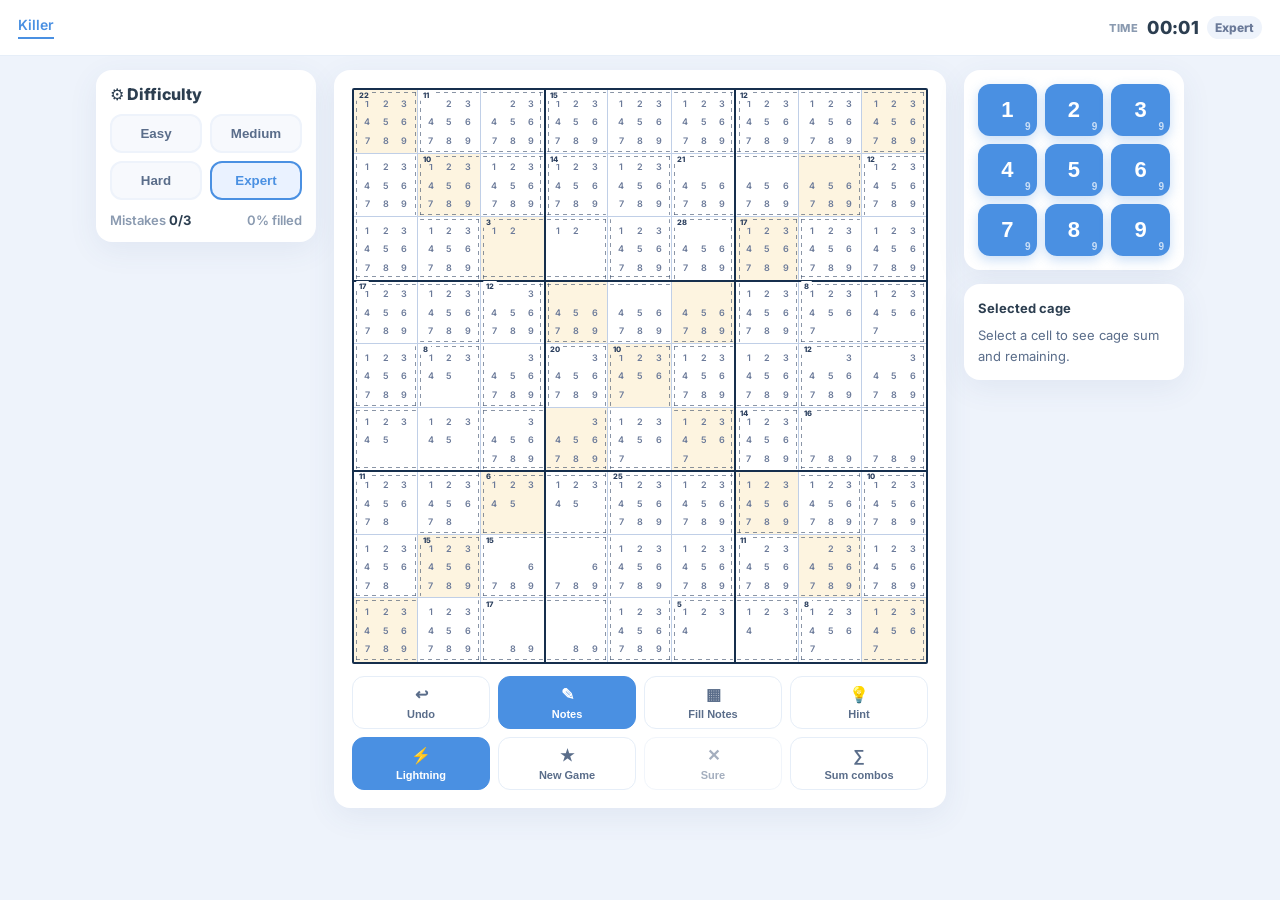
==== commit f2543bee: "update" ====
--- a/index.html
+++ b/index.html
@@ -6,10 +6,10 @@
 <title>Killer Sudoku — sudoku.com Clone</title>
 <link href="https://fonts.googleapis.com/css2?family=Nunito:wght@600;700;800&family=Inter:wght@500;600;700&display=swap" rel="stylesheet">
 
-  <script type="module" crossorigin>(function(){let e=document.createElement(`link`).relList;if(e&&e.supports&&e.supports(`modulepreload`))return;for(let e of document.querySelectorAll(`link[rel="modulepreload"]`))n(e);new MutationObserver(e=>{for(let t of e)if(t.type===`childList`)for(let e of t.addedNodes)e.tagName===`LINK`&&e.rel===`modulepreload`&&n(e)}).observe(document,{childList:!0,subtree:!0});function t(e){let t={};return e.integrity&&(t.integrity=e.integrity),e.referrerPolicy&&(t.referrerPolicy=e.referrerPolicy),t.credentials=e.crossOrigin===`use-credentials`?`include`:e.crossOrigin===`anonymous`?`omit`:`same-origin`,t}function n(e){if(e.ep)return;e.ep=!0;let n=t(e);fetch(e.href,n)}})();var e={easy:{avg:3.8,max:5,min:1,label:`Easy`},medium:{avg:3,max:4,min:1,label:`Medium`},hard:{avg:2.4,max:4,min:1,label:`Hard`},expert:{avg:3,max:5,min:2,label:`Expert`}},t={2:{3:[[1,2]],4:[[1,3]],5:[[1,4],[2,3]],6:[[1,5],[2,4]],7:[[1,6],[2,5],[3,4]],8:[[1,7],[2,6],[3,5]],9:[[1,8],[2,7],[3,6],[4,5]],10:[[1,9],[2,8],[3,7],[4,6]],11:[[2,9],[3,8],[4,7],[5,6]],12:[[3,9],[4,8],[5,7]],13:[[4,9],[5,8],[6,7]],14:[[5,9],[6,8]],15:[[6,9],[7,8]],16:[[7,9]],17:[[8,9]]},3:{6:[[1,2,3]],7:[[1,2,4]],8:[[1,2,5],[1,3,4]],9:[[1,2,6],[1,3,5],[2,3,4]],10:[[1,2,7],[1,3,6],[1,4,5],[2,3,5]],11:[[1,2,8],[1,3,7],[1,4,6],[2,3,6],[2,4,5]],12:[[1,2,9],[1,3,8],[1,4,7],[1,5,6],[2,3,7],[2,4,6],[3,4,5]],13:[[1,3,9],[1,4,8],[1,5,7],[2,3,8],[2,4,7],[2,5,6],[3,4,6]],14:[[1,4,9],[1,5,8],[1,6,7],[2,3,9],[2,4,8],[2,5,7],[3,4,7],[3,5,6]],15:[[1,5,9],[1,6,8],[2,4,9],[2,5,8],[2,6,7],[3,4,8],[3,5,7],[4,5,6]],16:[[1,6,9],[1,7,8],[2,5,9],[2,6,8],[3,4,9],[3,5,8],[3,6,7],[4,5,7]],17:[[1,7,9],[2,6,9],[2,7,8],[3,5,9],[3,6,8],[4,5,8],[4,6,7]],18:[[1,8,9],[2,7,9],[3,6,9],[3,7,8],[4,5,9],[4,6,8],[5,6,7]],19:[[2,8,9],[3,7,9],[4,6,9],[4,7,8],[5,6,8]],20:[[3,8,9],[4,7,9],[5,6,9],[5,7,8]],21:[[4,8,9],[5,7,9],[6,7,8]],22:[[5,8,9],[6,7,9]],23:[[6,8,9]],24:[[7,8,9]]},4:{10:[[1,2,3,4]],11:[[1,2,3,5]],12:[[1,2,3,6],[1,2,4,5]],13:[[1,2,3,7],[1,2,4,6],[1,3,4,5]],14:[[1,2,3,8],[1,2,4,7],[1,2,5,6],[1,3,4,6],[2,3,4,5]],15:[[1,2,3,9],[1,2,4,8],[1,2,5,7],[1,3,4,7],[1,3,5,6],[2,3,4,6]],16:[[1,2,4,9],[1,2,5,8],[1,2,6,7],[1,3,4,8],[1,3,5,7],[1,4,5,6],[2,3,4,7],[2,3,5,6]],17:[[1,2,5,9],[1,2,6,8],[1,3,4,9],[1,3,5,8],[1,3,6,7],[1,4,5,7],[2,3,4,8],[2,3,5,7],[2,4,5,6]],18:[[1,2,6,9],[1,2,7,8],[1,3,5,9],[1,3,6,8],[1,4,5,8],[1,4,6,7],[2,3,4,9],[2,3,5,8],[2,3,6,7],[2,4,5,7],[3,4,5,6]],19:[[1,2,7,9],[1,3,6,9],[1,3,7,8],[1,4,5,9],[1,4,6,8],[1,5,6,7],[2,3,5,9],[2,3,6,8],[2,4,5,8],[2,4,6,7],[3,4,5,7]],20:[[1,2,8,9],[1,3,7,9],[1,4,6,9],[1,4,7,8],[1,5,6,8],[2,3,6,9],[2,3,7,8],[2,4,5,9],[2,4,6,8],[2,5,6,7],[3,4,5,8],[3,4,6,7]],21:[[1,3,8,9],[1,4,7,9],[1,5,6,9],[1,5,7,8],[2,3,7,9],[2,4,6,9],[2,4,7,8],[2,5,6,8],[3,4,5,9],[3,4,6,8],[3,5,6,7]],22:[[1,4,8,9],[1,5,7,9],[1,6,7,8],[2,3,8,9],[2,4,7,9],[2,5,6,9],[2,5,7,8],[3,4,6,9],[3,4,7,8],[3,5,6,8],[4,5,6,7]],23:[[1,5,8,9],[1,6,7,9],[2,4,8,9],[2,5,7,9],[2,6,7,8],[3,4,7,9],[3,5,6,9],[3,5,7,8],[4,5,6,8]],24:[[1,6,8,9],[2,5,8,9],[2,6,7,9],[3,4,8,9],[3,5,7,9],[3,6,7,8],[4,5,6,9],[4,5,7,8]],25:[[1,7,8,9],[2,6,8,9],[3,5,8,9],[3,6,7,9],[4,5,7,9],[4,6,7,8]],26:[[2,7,8,9],[3,6,8,9],[4,5,8,9],[4,6,7,9],[5,6,7,8]],27:[[3,7,8,9],[4,6,8,9],[5,6,7,9]],28:[[4,7,8,9],[5,6,8,9]],29:[[5,7,8,9]],30:[[6,7,8,9]]},5:{15:[[1,2,3,4,5]],16:[[1,2,3,4,6]],17:[[1,2,3,4,7],[1,2,3,5,6]],18:[[1,2,3,4,8],[1,2,3,5,7],[1,2,4,5,6]],19:[[1,2,3,4,9],[1,2,3,5,8],[1,2,3,6,7],[1,2,4,5,7],[1,3,4,5,6]],20:[[1,2,3,5,9],[1,2,3,6,8],[1,2,4,5,8],[1,2,4,6,7],[1,3,4,5,7],[2,3,4,5,6]],21:[[1,2,3,6,9],[1,2,3,7,8],[1,2,4,5,9],[1,2,4,6,8],[1,2,5,6,7],[1,3,4,5,8],[1,3,4,6,7],[2,3,4,5,7]],22:[[1,2,3,7,9],[1,2,4,6,9],[1,2,4,7,8],[1,2,5,6,8],[1,3,4,5,9],[1,3,4,6,8],[1,3,5,6,7],[2,3,4,5,8],[2,3,4,6,7]],23:[[1,2,3,8,9],[1,2,4,7,9],[1,2,5,6,9],[1,2,5,7,8],[1,3,4,6,9],[1,3,4,7,8],[1,3,5,6,8],[1,4,5,6,7],[2,3,4,5,9],[2,3,4,6,8],[2,3,5,6,7]],24:[[1,2,4,8,9],[1,2,5,7,9],[1,2,6,7,8],[1,3,4,7,9],[1,3,5,6,9],[1,3,5,7,8],[1,4,5,6,8],[2,3,4,6,9],[2,3,4,7,8],[2,3,5,6,8],[2,4,5,6,7]],25:[[1,2,5,8,9],[1,2,6,7,9],[1,3,4,8,9],[1,3,5,7,9],[1,3,6,7,8],[1,4,5,6,9],[1,4,5,7,8],[2,3,4,7,9],[2,3,5,6,9],[2,3,5,7,8],[2,4,5,6,8],[3,4,5,6,7]],26:[[1,2,6,8,9],[1,3,5,8,9],[1,3,6,7,9],[1,4,5,7,9],[1,4,6,7,8],[2,3,4,8,9],[2,3,5,7,9],[2,3,6,7,8],[2,4,5,6,9],[2,4,5,7,8],[3,4,5,6,8]],27:[[1,2,7,8,9],[1,3,6,8,9],[1,4,5,8,9],[1,4,6,7,9],[1,5,6,7,8],[2,3,5,8,9],[2,3,6,7,9],[2,4,5,7,9],[2,4,6,7,8],[3,4,5,6,9],[3,4,5,7,8]],28:[[1,3,7,8,9],[1,4,6,8,9],[1,5,6,7,9],[2,3,6,8,9],[2,4,5,8,9],[2,4,6,7,9],[2,5,6,7,8],[3,4,5,7,9],[3,4,6,7,8]],29:[[1,4,7,8,9],[1,5,6,8,9],[2,3,7,8,9],[2,4,6,8,9],[2,5,6,7,9],[3,4,5,8,9],[3,4,6,7,9],[3,5,6,7,8]],30:[[1,5,7,8,9],[2,4,7,8,9],[2,5,6,8,9],[3,4,6,8,9],[3,5,6,7,9],[4,5,6,7,8]],31:[[1,6,7,8,9],[2,5,7,8,9],[3,4,7,8,9],[3,5,6,8,9],[4,5,6,7,9]],32:[[2,6,7,8,9],[3,5,7,8,9],[4,5,6,8,9]],33:[[3,6,7,8,9],[4,5,7,8,9]],34:[[4,6,7,8,9]],35:[[5,6,7,8,9]]}},n={};for(let e of Object.keys(t))n[e]=new Set(Object.keys(t[e]).map(Number));n[1]=new Set([1,2,3,4,5,6,7,8,9]);var r=`expert`,i,a,o,s,c,l,u,d=null,f=!0,p=!0,m=!0,h=null,g=0;function _(){let e=document.getElementById(`lightningSwitch`);e&&e.classList.toggle(`active`,m),document.querySelectorAll(`.num`).forEach(e=>{let t=parseInt(e.dataset.n,10);e.classList.toggle(`lightning-active`,!!m&&h===t)})}function v(e){return m?(h=h===e?null:e,_(),W(),T(),!0):!1}var y=0,b=null,x=!1,S=!1,C=[],w=`killer-sudoku-save-v1`;function T(){try{if(!i||!a||!c)return;localStorage.setItem(w,JSON.stringify({v:1,savedAt:Date.now(),difficulty:r,solution:i,cages:a,board:c,notes:l.map(e=>e.map(e=>[...e])),given:u,selected:d,isNoteMode:f,autoCheck:p,lightningMode:m,lightningDigit:h,mistakes:g,timerSec:y,gameOver:S}))}catch{}}function E(){try{let t=localStorage.getItem(w);if(!t)return null;let n=JSON.parse(t);return!n||n.v!==1||!Array.isArray(n.solution)||n.solution.length!==9||!Array.isArray(n.cages)||!n.cages.length||!Array.isArray(n.board)||n.board.length!==9||!Array.isArray(n.notes)||n.notes.length!==9||!e[n.difficulty]?null:(r=n.difficulty,i=n.solution,a=n.cages,c=n.board,l=n.notes.map(e=>e.map(e=>new Set(e))),u=n.given,d=n.selected,f=!!n.isNoteMode,p=n.autoCheck!==!1,m=n.lightningMode!==!1,h=n.lightningDigit,g=n.mistakes||0,y=n.timerSec||0,S=!!n.gameOver,C=[],j(),!0)}catch{return null}}function D(){try{localStorage.removeItem(w)}catch{}}function O(){document.querySelectorAll(`.diff-btn`).forEach(e=>e.classList.toggle(`active`,e.dataset.diff===r)),document.getElementById(`difficultyPill`).textContent=e[r].label,document.getElementById(`mistakes`).textContent=`${g}/3`,N(),H(),_(),x=!1,document.getElementById(`pauseOverlay`).style.display=`none`,I(),F(),W(),S&&g>=3&&M(),z()}function k(e){for(let t=e.length-1;t>0;t--){let n=Math.floor(Math.random()*(t+1));[e[t],e[n]]=[e[n],e[t]]}return e}function ee(){let e=Array(9).fill(0).map(()=>Array(9).fill(0));function t(t,n,r){for(let i=0;i<9;i++)if(e[t][i]===r||e[i][n]===r)return!1;if(t===n){for(let n=0;n<9;n++)if(n!==t&&e[n][n]===r)return!1}if(t+n===8)for(let i=0;i<9;i++){let a=i,o=8-i;if((a!==t||o!==n)&&e[a][o]===r)return!1}let i=Math.floor(t/3)*3,a=Math.floor(n/3)*3;for(let t=i;t<i+3;t++)for(let n=a;n<a+3;n++)if(e[t][n]===r)return!1;return!0}function n(r){if(r===81)return!0;let i=Math.floor(r/9),a=r%9;if(e[i][a]!==0)return n(r+1);let o=k([1,2,3,4,5,6,7,8,9].slice());for(let s of o)if(t(i,a,s)){if(e[i][a]=s,n(r+1))return!0;e[i][a]=0}return!1}for(let t=0;t<20;t++){for(let t=0;t<9;t++)for(let n=0;n<9;n++)e[t][n]=0;let t=k([1,2,3,4,5,6,7,8,9].slice());for(let n=0;n<9;n++)e[n][n]=t[n];if(n(0))return e}for(let t=0;t<9;t++)for(let n=0;n<9;n++)e[t][n]=0;return n(0),e}function A(t,r){let i=e[r],a=Array(9).fill(0).map(()=>Array(9).fill(!1)),o=[],s=[[1,0],[-1,0],[0,1],[0,-1]],c=i.min||1,l=0,u=[];for(let e=0;e<9;e++)for(let t=0;t<9;t++)u.push([e,t]);k(u);function d(e){let n=new Set;for(let[r,i]of e){let e=t[r][i];if(n.has(e))return!0;n.add(e)}return!1}function f(e,t){let r=n[e];return!r||r.has(t)}for(let[e,n]of u){if(a[e][n])continue;let u,d=null,f=!1;if(r===`expert`){if(l===0)u=5;else{let e=Math.random();u=e<.6?2:e<.89?3:e<.99?4:5}u===2&&(d=Math.random()<.8,f=Math.random()<.85)}else u=Math.max(c,Math.min(i.max,Math.round(i.avg+(Math.random()*2-1)*1.2))),c===1&&Math.random()<.08&&(u=1);let p=[[e,n]],m=new Set([t[e][n]]);a[e][n]=!0;let h=[[e,n]];for(;p.length<u;){let r=[];for(let[e,n]of h)for(let[i,o]of s){let s=e+i,c=n+o;s>=0&&s<9&&c>=0&&c<9&&!a[s][c]&&!m.has(t[s][c])&&r.push([s,c])}if(!r.length)break;k(r);let i=r[0];if(u===2&&p.length===1){let a=f?r.filter(([r,i])=>t[e][n]+t[r][i]<=6):r,o=a.length?a:r;if(d!==null){let r=t[e][n]%2,a=o.filter(([e,n])=>t[e][n]%2===r===d);i=(a.length?a:o)[0]}else i=o[0]}if(a[i[0]][i[1]]=!0,p.push(i),m.add(t[i[0]][i[1]]),h.push(i),p.length>=7)break}let g=0;for(let[e,n]of p)g+=t[e][n];o.push({id:String(l++),cells:p,sum:g})}if(c>1){let e=0;for(;e<o.length;){if(o[e].cells.length>=c){e++;continue}let[n,r]=o[e].cells[0],a=new Set;for(let[t,i]of s){let s=n+t,c=r+i;if(s<0||s>=9||c<0||c>=9)continue;let l=o.findIndex((t,n)=>n!==e&&t.cells.some(([e,t])=>e===s&&t===c));l!==-1&&a.add(l)}let l=-1,u=1/0;for(let n of a){let r=[...o[n].cells,...o[e].cells];if(d(r))continue;let a=r.length;if(!f(a,r.reduce((e,[n,r])=>e+t[n][r],0)))continue;let s=r.length,c=s>i.max?100+s:s;c<u&&(u=c,l=n)}if(l===-1){for(let t of a){let n=[...o[t].cells,...o[e].cells];if(d(n))continue;let r=n.length,a=r>i.max?100+r:r;a<u&&(u=a,l=t)}if(l===-1){for(let t of a){let n=o[t].cells.length+o[e].cells.length,r=n>i.max?100+n:n;r<u&&(u=r,l=t)}if(l===-1){e++;continue}}}o[l].cells.push(...o[e].cells);let p=0;for(let[e,n]of o[l].cells)p+=t[e][n];o[l].sum=p,o.splice(e,1)}}function p(e){let t=0,n=0;for(let n=1;n<=e;n++)t+=n;for(let t=0;t<e;t++)n+=9-t;return[t,n]}let m=o.some(e=>{if(d(e.cells)||!f(e.cells.length,e.sum))return!0;let[t,n]=p(e.cells.length);return e.sum<t||e.sum>n});if(r===`expert`){let e=new Set(o.map(e=>e.cells.length));if(![2,3,4,5].every(t=>e.has(t)))return A(t,r)}return m?A(t,r):o}function j(){o=Array(9).fill(0).map(()=>Array(9).fill(-1)),s={},a.forEach((e,t)=>{s[t]=e.sum,e.cells.forEach(([e,n])=>o[e][n]=t)})}function M(){S=!0,clearInterval(b),x=!0;let e=document.getElementById(`gameOverOverlay`);e&&(e.style.display=`grid`)}function N(){S=!1,x=!1;let e=document.getElementById(`gameOverOverlay`);e&&(e.style.display=`none`)}function P(t){t&&(r=t),document.querySelectorAll(`.diff-btn`).forEach(e=>e.classList.toggle(`active`,e.dataset.diff===r)),document.getElementById(`difficultyPill`).textContent=e[r].label,i=ee(),a=A(i,r),j(),c=Array(9).fill(0).map(()=>Array(9).fill(0)),l=Array(9).fill(0).map(()=>Array(9).fill(0).map(()=>new Set)),u=Array(9).fill(0).map(()=>Array(9).fill(!1)),d=null,g=0,f=!0,h=null,C=[],N(),document.getElementById(`mistakes`).textContent=`0/3`,H(),_();for(let e=0;e<9;e++)for(let t=0;t<9;t++){if(c[e][t]!==0||u[e][t]){l[e][t].clear();continue}let n=U(e,t);l[e][t]=new Set(n)}te(),F(),W(),T()}function F(){clearInterval(b),b=setInterval(()=>{x||(y++,I())},1e3)}function te(){y=0,x=!1,document.getElementById(`pauseOverlay`).style.display=`none`;let e=document.getElementById(`pauseBtn`);e&&(e.textContent=`⏸`),I()}function I(){let e=String(Math.floor(y/60)).padStart(2,`0`),t=String(y%60).padStart(2,`0`);document.getElementById(`timer`).textContent=`${e}:${t}`}function ne(){if(S)return;x=!x,document.getElementById(`pauseOverlay`).style.display=x?`grid`:`none`;let e=document.getElementById(`pauseBtn`);e&&(e.textContent=x?`▶`:`⏸`)}function L(){C.push({board:c.map(e=>e.slice()),notes:l.map(e=>e.map(e=>new Set(e))),mistakes:g}),C.length>100&&C.shift()}function re(){if(!C.length)return;let e=C.pop();c=e.board,l=e.notes,g=e.mistakes,document.getElementById(`mistakes`).textContent=`${g}/3`,S&&g<3&&(N(),F()),W(),T()}function ie(){let e=Array(9).fill(0).map(()=>Array(9).fill(!1));for(let t=0;t<9;t++)for(let n=0;n<9;n++)if(c[t][n]){let r=c[t][n];for(let i=0;i<9;i++)i!==n&&c[t][i]===r&&(e[t][n]=e[t][i]=!0),i!==t&&c[i][n]===r&&(e[t][n]=e[i][n]=!0);let i=Math.floor(t/3)*3,a=Math.floor(n/3)*3;for(let o=i;o<i+3;o++)for(let i=a;i<a+3;i++)(o!==t||i!==n)&&c[o][i]===r&&(e[t][n]=!0,e[o][i]=!0);if(t===n)for(let i=0;i<9;i++)i!==t&&c[i][i]===r&&(e[t][n]=!0,e[i][i]=!0);if(t+n===8)for(let i=0;i<9;i++){let a=i,o=8-i;(a!==t||o!==n)&&c[a][o]===r&&(e[t][n]=!0,e[a][o]=!0)}}if(a.forEach(t=>{let n={},r=0,i=0;t.cells.forEach(([a,o])=>{let s=c[a][o];s&&(r+=s,i++,n[s]&&t.cells.forEach(([t,n])=>{c[t][n]===s&&(e[t][n]=!0)}),n[s]=!0)}),i===t.cells.length&&r!==t.sum&&t.cells.forEach(([t,n])=>e[t][n]=!0),i<t.cells.length&&r>=t.sum&&t.cells.forEach(([t,n])=>{c[t][n]&&(e[t][n]=!0)}),r>t.sum&&t.cells.forEach(([t,n])=>e[t][n]=!0)}),i)for(let t=0;t<9;t++)for(let n=0;n<9;n++)c[t][n]&&i[t][n]&&c[t][n]!==i[t][n]&&(e[t][n]=!0);return e}function R(e,t){d=[e,t],W(),z()}function z(){let e=document.getElementById(`cageDetail`);if(!d){e.textContent=`Select a cell to see cage sum and remaining.`;return}let[t,n]=d,r=o[t][n],i=a[r],s=0,l=0;i.cells.forEach(([e,t])=>{c[e][t]&&(s+=c[e][t],l++)});let u=i.sum-s,f=i.cells.length-l;e.innerHTML=`<b>Cage #${r+1}</b> — sum <b>${i.sum}</b> • ${i.cells.length} cells<br>
+  <script type="module" crossorigin>(function(){let e=document.createElement(`link`).relList;if(e&&e.supports&&e.supports(`modulepreload`))return;for(let e of document.querySelectorAll(`link[rel="modulepreload"]`))n(e);new MutationObserver(e=>{for(let t of e)if(t.type===`childList`)for(let e of t.addedNodes)e.tagName===`LINK`&&e.rel===`modulepreload`&&n(e)}).observe(document,{childList:!0,subtree:!0});function t(e){let t={};return e.integrity&&(t.integrity=e.integrity),e.referrerPolicy&&(t.referrerPolicy=e.referrerPolicy),t.credentials=e.crossOrigin===`use-credentials`?`include`:e.crossOrigin===`anonymous`?`omit`:`same-origin`,t}function n(e){if(e.ep)return;e.ep=!0;let n=t(e);fetch(e.href,n)}})();var e={easy:{avg:3.8,max:5,min:1,label:`Easy`},medium:{avg:3,max:4,min:1,label:`Medium`},hard:{avg:2.4,max:4,min:1,label:`Hard`},expert:{avg:3,max:5,min:2,label:`Expert`}},t={2:{3:[[1,2]],4:[[1,3]],5:[[1,4],[2,3]],6:[[1,5],[2,4]],7:[[1,6],[2,5],[3,4]],8:[[1,7],[2,6],[3,5]],9:[[1,8],[2,7],[3,6],[4,5]],10:[[1,9],[2,8],[3,7],[4,6]],11:[[2,9],[3,8],[4,7],[5,6]],12:[[3,9],[4,8],[5,7]],13:[[4,9],[5,8],[6,7]],14:[[5,9],[6,8]],15:[[6,9],[7,8]],16:[[7,9]],17:[[8,9]]},3:{6:[[1,2,3]],7:[[1,2,4]],8:[[1,2,5],[1,3,4]],9:[[1,2,6],[1,3,5],[2,3,4]],10:[[1,2,7],[1,3,6],[1,4,5],[2,3,5]],11:[[1,2,8],[1,3,7],[1,4,6],[2,3,6],[2,4,5]],12:[[1,2,9],[1,3,8],[1,4,7],[1,5,6],[2,3,7],[2,4,6],[3,4,5]],13:[[1,3,9],[1,4,8],[1,5,7],[2,3,8],[2,4,7],[2,5,6],[3,4,6]],14:[[1,4,9],[1,5,8],[1,6,7],[2,3,9],[2,4,8],[2,5,7],[3,4,7],[3,5,6]],15:[[1,5,9],[1,6,8],[2,4,9],[2,5,8],[2,6,7],[3,4,8],[3,5,7],[4,5,6]],16:[[1,6,9],[1,7,8],[2,5,9],[2,6,8],[3,4,9],[3,5,8],[3,6,7],[4,5,7]],17:[[1,7,9],[2,6,9],[2,7,8],[3,5,9],[3,6,8],[4,5,8],[4,6,7]],18:[[1,8,9],[2,7,9],[3,6,9],[3,7,8],[4,5,9],[4,6,8],[5,6,7]],19:[[2,8,9],[3,7,9],[4,6,9],[4,7,8],[5,6,8]],20:[[3,8,9],[4,7,9],[5,6,9],[5,7,8]],21:[[4,8,9],[5,7,9],[6,7,8]],22:[[5,8,9],[6,7,9]],23:[[6,8,9]],24:[[7,8,9]]},4:{10:[[1,2,3,4]],11:[[1,2,3,5]],12:[[1,2,3,6],[1,2,4,5]],13:[[1,2,3,7],[1,2,4,6],[1,3,4,5]],14:[[1,2,3,8],[1,2,4,7],[1,2,5,6],[1,3,4,6],[2,3,4,5]],15:[[1,2,3,9],[1,2,4,8],[1,2,5,7],[1,3,4,7],[1,3,5,6],[2,3,4,6]],16:[[1,2,4,9],[1,2,5,8],[1,2,6,7],[1,3,4,8],[1,3,5,7],[1,4,5,6],[2,3,4,7],[2,3,5,6]],17:[[1,2,5,9],[1,2,6,8],[1,3,4,9],[1,3,5,8],[1,3,6,7],[1,4,5,7],[2,3,4,8],[2,3,5,7],[2,4,5,6]],18:[[1,2,6,9],[1,2,7,8],[1,3,5,9],[1,3,6,8],[1,4,5,8],[1,4,6,7],[2,3,4,9],[2,3,5,8],[2,3,6,7],[2,4,5,7],[3,4,5,6]],19:[[1,2,7,9],[1,3,6,9],[1,3,7,8],[1,4,5,9],[1,4,6,8],[1,5,6,7],[2,3,5,9],[2,3,6,8],[2,4,5,8],[2,4,6,7],[3,4,5,7]],20:[[1,2,8,9],[1,3,7,9],[1,4,6,9],[1,4,7,8],[1,5,6,8],[2,3,6,9],[2,3,7,8],[2,4,5,9],[2,4,6,8],[2,5,6,7],[3,4,5,8],[3,4,6,7]],21:[[1,3,8,9],[1,4,7,9],[1,5,6,9],[1,5,7,8],[2,3,7,9],[2,4,6,9],[2,4,7,8],[2,5,6,8],[3,4,5,9],[3,4,6,8],[3,5,6,7]],22:[[1,4,8,9],[1,5,7,9],[1,6,7,8],[2,3,8,9],[2,4,7,9],[2,5,6,9],[2,5,7,8],[3,4,6,9],[3,4,7,8],[3,5,6,8],[4,5,6,7]],23:[[1,5,8,9],[1,6,7,9],[2,4,8,9],[2,5,7,9],[2,6,7,8],[3,4,7,9],[3,5,6,9],[3,5,7,8],[4,5,6,8]],24:[[1,6,8,9],[2,5,8,9],[2,6,7,9],[3,4,8,9],[3,5,7,9],[3,6,7,8],[4,5,6,9],[4,5,7,8]],25:[[1,7,8,9],[2,6,8,9],[3,5,8,9],[3,6,7,9],[4,5,7,9],[4,6,7,8]],26:[[2,7,8,9],[3,6,8,9],[4,5,8,9],[4,6,7,9],[5,6,7,8]],27:[[3,7,8,9],[4,6,8,9],[5,6,7,9]],28:[[4,7,8,9],[5,6,8,9]],29:[[5,7,8,9]],30:[[6,7,8,9]]},5:{15:[[1,2,3,4,5]],16:[[1,2,3,4,6]],17:[[1,2,3,4,7],[1,2,3,5,6]],18:[[1,2,3,4,8],[1,2,3,5,7],[1,2,4,5,6]],19:[[1,2,3,4,9],[1,2,3,5,8],[1,2,3,6,7],[1,2,4,5,7],[1,3,4,5,6]],20:[[1,2,3,5,9],[1,2,3,6,8],[1,2,4,5,8],[1,2,4,6,7],[1,3,4,5,7],[2,3,4,5,6]],21:[[1,2,3,6,9],[1,2,3,7,8],[1,2,4,5,9],[1,2,4,6,8],[1,2,5,6,7],[1,3,4,5,8],[1,3,4,6,7],[2,3,4,5,7]],22:[[1,2,3,7,9],[1,2,4,6,9],[1,2,4,7,8],[1,2,5,6,8],[1,3,4,5,9],[1,3,4,6,8],[1,3,5,6,7],[2,3,4,5,8],[2,3,4,6,7]],23:[[1,2,3,8,9],[1,2,4,7,9],[1,2,5,6,9],[1,2,5,7,8],[1,3,4,6,9],[1,3,4,7,8],[1,3,5,6,8],[1,4,5,6,7],[2,3,4,5,9],[2,3,4,6,8],[2,3,5,6,7]],24:[[1,2,4,8,9],[1,2,5,7,9],[1,2,6,7,8],[1,3,4,7,9],[1,3,5,6,9],[1,3,5,7,8],[1,4,5,6,8],[2,3,4,6,9],[2,3,4,7,8],[2,3,5,6,8],[2,4,5,6,7]],25:[[1,2,5,8,9],[1,2,6,7,9],[1,3,4,8,9],[1,3,5,7,9],[1,3,6,7,8],[1,4,5,6,9],[1,4,5,7,8],[2,3,4,7,9],[2,3,5,6,9],[2,3,5,7,8],[2,4,5,6,8],[3,4,5,6,7]],26:[[1,2,6,8,9],[1,3,5,8,9],[1,3,6,7,9],[1,4,5,7,9],[1,4,6,7,8],[2,3,4,8,9],[2,3,5,7,9],[2,3,6,7,8],[2,4,5,6,9],[2,4,5,7,8],[3,4,5,6,8]],27:[[1,2,7,8,9],[1,3,6,8,9],[1,4,5,8,9],[1,4,6,7,9],[1,5,6,7,8],[2,3,5,8,9],[2,3,6,7,9],[2,4,5,7,9],[2,4,6,7,8],[3,4,5,6,9],[3,4,5,7,8]],28:[[1,3,7,8,9],[1,4,6,8,9],[1,5,6,7,9],[2,3,6,8,9],[2,4,5,8,9],[2,4,6,7,9],[2,5,6,7,8],[3,4,5,7,9],[3,4,6,7,8]],29:[[1,4,7,8,9],[1,5,6,8,9],[2,3,7,8,9],[2,4,6,8,9],[2,5,6,7,9],[3,4,5,8,9],[3,4,6,7,9],[3,5,6,7,8]],30:[[1,5,7,8,9],[2,4,7,8,9],[2,5,6,8,9],[3,4,6,8,9],[3,5,6,7,9],[4,5,6,7,8]],31:[[1,6,7,8,9],[2,5,7,8,9],[3,4,7,8,9],[3,5,6,8,9],[4,5,6,7,9]],32:[[2,6,7,8,9],[3,5,7,8,9],[4,5,6,8,9]],33:[[3,6,7,8,9],[4,5,7,8,9]],34:[[4,6,7,8,9]],35:[[5,6,7,8,9]]}},n={};for(let e of Object.keys(t))n[e]=new Set(Object.keys(t[e]).map(Number));n[1]=new Set([1,2,3,4,5,6,7,8,9]);var r=`expert`,i,a,o,s,c,l,u,d=null,f=!0,p=!0,m=!0,h=null,g=0;function _(){let e=document.getElementById(`lightningSwitch`);e&&e.classList.toggle(`active`,m),document.querySelectorAll(`.num`).forEach(e=>{let t=parseInt(e.dataset.n,10);e.classList.toggle(`lightning-active`,!!m&&h===t)})}function v(e){return m?(h=h===e?null:e,_(),U(),W(),T(),!0):!1}var y=0,b=null,x=!1,S=!1,C=[],w=`killer-sudoku-save-v1`;function T(){try{if(!i||!a||!c)return;localStorage.setItem(w,JSON.stringify({v:1,savedAt:Date.now(),difficulty:r,solution:i,cages:a,board:c,notes:l.map(e=>e.map(e=>[...e])),given:u,selected:d,isNoteMode:f,autoCheck:p,lightningMode:m,lightningDigit:h,mistakes:g,timerSec:y,gameOver:S}))}catch{}}function ee(){try{let t=localStorage.getItem(w);if(!t)return null;let n=JSON.parse(t);return!n||n.v!==1||!Array.isArray(n.solution)||n.solution.length!==9||!Array.isArray(n.cages)||!n.cages.length||!Array.isArray(n.board)||n.board.length!==9||!Array.isArray(n.notes)||n.notes.length!==9||!e[n.difficulty]?null:(r=n.difficulty,i=n.solution,a=n.cages,c=n.board,l=n.notes.map(e=>e.map(e=>new Set(e))),u=n.given,d=n.selected,f=!!n.isNoteMode,p=n.autoCheck!==!1,m=n.lightningMode!==!1,h=n.lightningDigit,g=n.mistakes||0,y=n.timerSec||0,S=!!n.gameOver,C=[],k(),!0)}catch{return null}}function te(){try{localStorage.removeItem(w)}catch{}}function E(){document.querySelectorAll(`.diff-btn`).forEach(e=>e.classList.toggle(`active`,e.dataset.diff===r)),document.getElementById(`difficultyPill`).textContent=e[r].label,document.getElementById(`mistakes`).textContent=`${g}/3`,j(),B(),_(),x=!1,document.getElementById(`pauseOverlay`).style.display=`none`,P(),N(),U(),S&&g>=3&&A(),L()}function D(e){for(let t=e.length-1;t>0;t--){let n=Math.floor(Math.random()*(t+1));[e[t],e[n]]=[e[n],e[t]]}return e}function ne(){let e=Array(9).fill(0).map(()=>Array(9).fill(0));function t(t,n,r){for(let i=0;i<9;i++)if(e[t][i]===r||e[i][n]===r)return!1;if(t===n){for(let n=0;n<9;n++)if(n!==t&&e[n][n]===r)return!1}if(t+n===8)for(let i=0;i<9;i++){let a=i,o=8-i;if((a!==t||o!==n)&&e[a][o]===r)return!1}let i=Math.floor(t/3)*3,a=Math.floor(n/3)*3;for(let t=i;t<i+3;t++)for(let n=a;n<a+3;n++)if(e[t][n]===r)return!1;return!0}function n(r){if(r===81)return!0;let i=Math.floor(r/9),a=r%9;if(e[i][a]!==0)return n(r+1);let o=D([1,2,3,4,5,6,7,8,9].slice());for(let s of o)if(t(i,a,s)){if(e[i][a]=s,n(r+1))return!0;e[i][a]=0}return!1}for(let t=0;t<20;t++){for(let t=0;t<9;t++)for(let n=0;n<9;n++)e[t][n]=0;let t=D([1,2,3,4,5,6,7,8,9].slice());for(let n=0;n<9;n++)e[n][n]=t[n];if(n(0))return e}for(let t=0;t<9;t++)for(let n=0;n<9;n++)e[t][n]=0;return n(0),e}function O(t,r){let i=e[r],a=Array(9).fill(0).map(()=>Array(9).fill(!1)),o=[],s=[[1,0],[-1,0],[0,1],[0,-1]],c=i.min||1,l=0,u=[];for(let e=0;e<9;e++)for(let t=0;t<9;t++)u.push([e,t]);D(u);function d(e){let n=new Set;for(let[r,i]of e){let e=t[r][i];if(n.has(e))return!0;n.add(e)}return!1}function f(e,t){let r=n[e];return!r||r.has(t)}for(let[e,n]of u){if(a[e][n])continue;let u,d=null,f=!1;if(r===`expert`){if(l===0)u=5;else{let e=Math.random();u=e<.6?2:e<.89?3:e<.99?4:5}u===2&&(f=Math.random()<.9,d=f?Math.random()<.95:Math.random()<.5)}else u=Math.max(c,Math.min(i.max,Math.round(i.avg+(Math.random()*2-1)*1.2))),c===1&&Math.random()<.08&&(u=1);let p=[[e,n]],m=new Set([t[e][n]]);a[e][n]=!0;let h=[[e,n]];for(;p.length<u;){let r=[];for(let[e,n]of h)for(let[i,o]of s){let s=e+i,c=n+o;s>=0&&s<9&&c>=0&&c<9&&!a[s][c]&&!m.has(t[s][c])&&r.push([s,c])}if(!r.length)break;D(r);let i=r[0];if(u===2&&p.length===1){let a=f?r.filter(([r,i])=>t[e][n]+t[r][i]<=6):r,o=a.length?a:r;if(d!==null){let r=t[e][n]%2,a=o.filter(([e,n])=>t[e][n]%2===r===d);i=(a.length?a:o)[0]}else i=o[0]}if(a[i[0]][i[1]]=!0,p.push(i),m.add(t[i[0]][i[1]]),h.push(i),p.length>=7)break}let g=0;for(let[e,n]of p)g+=t[e][n];o.push({id:String(l++),cells:p,sum:g})}if(c>1){let e=0;for(;e<o.length;){if(o[e].cells.length>=c){e++;continue}let[n,r]=o[e].cells[0],a=new Set;for(let[t,i]of s){let s=n+t,c=r+i;if(s<0||s>=9||c<0||c>=9)continue;let l=o.findIndex((t,n)=>n!==e&&t.cells.some(([e,t])=>e===s&&t===c));l!==-1&&a.add(l)}let l=-1,u=1/0;for(let n of a){let r=[...o[n].cells,...o[e].cells];if(d(r))continue;let a=r.length;if(!f(a,r.reduce((e,[n,r])=>e+t[n][r],0)))continue;let s=r.length,c=s>i.max?100+s:s;c<u&&(u=c,l=n)}if(l===-1){for(let t of a){let n=[...o[t].cells,...o[e].cells];if(d(n))continue;let r=n.length,a=r>i.max?100+r:r;a<u&&(u=a,l=t)}if(l===-1){for(let t of a){let n=o[t].cells.length+o[e].cells.length,r=n>i.max?100+n:n;r<u&&(u=r,l=t)}if(l===-1){e++;continue}}}o[l].cells.push(...o[e].cells);let p=0;for(let[e,n]of o[l].cells)p+=t[e][n];o[l].sum=p,o.splice(e,1)}}function p(e){let t=0,n=0;for(let n=1;n<=e;n++)t+=n;for(let t=0;t<e;t++)n+=9-t;return[t,n]}let m=o.some(e=>{if(d(e.cells)||!f(e.cells.length,e.sum))return!0;let[t,n]=p(e.cells.length);return e.sum<t||e.sum>n});if(r===`expert`){let e=new Set(o.map(e=>e.cells.length));if(![2,3,4,5].every(t=>e.has(t)))return O(t,r)}return m?O(t,r):o}function k(){o=Array(9).fill(0).map(()=>Array(9).fill(-1)),s={},a.forEach((e,t)=>{s[t]=e.sum,e.cells.forEach(([e,n])=>o[e][n]=t)})}function A(){S=!0,clearInterval(b),x=!0;let e=document.getElementById(`gameOverOverlay`);e&&(e.style.display=`grid`)}function j(){S=!1,x=!1;let e=document.getElementById(`gameOverOverlay`);e&&(e.style.display=`none`)}function M(t){t&&(r=t),document.querySelectorAll(`.diff-btn`).forEach(e=>e.classList.toggle(`active`,e.dataset.diff===r)),document.getElementById(`difficultyPill`).textContent=e[r].label,i=ne(),a=O(i,r),k(),c=Array(9).fill(0).map(()=>Array(9).fill(0)),l=Array(9).fill(0).map(()=>Array(9).fill(0).map(()=>new Set)),u=Array(9).fill(0).map(()=>Array(9).fill(!1)),d=null,g=0,f=!0,h=null,C=[],j(),document.getElementById(`mistakes`).textContent=`0/3`,B(),_();for(let e=0;e<9;e++)for(let t=0;t<9;t++){if(c[e][t]!==0||u[e][t]){l[e][t].clear();continue}let n=V(e,t);l[e][t]=new Set(n)}re(),N(),U(),T()}function N(){clearInterval(b),b=setInterval(()=>{x||(y++,P())},1e3)}function re(){y=0,x=!1,document.getElementById(`pauseOverlay`).style.display=`none`;let e=document.getElementById(`pauseBtn`);e&&(e.textContent=`⏸`),P()}function P(){let e=String(Math.floor(y/60)).padStart(2,`0`),t=String(y%60).padStart(2,`0`);document.getElementById(`timer`).textContent=`${e}:${t}`}function ie(){if(S)return;x=!x,document.getElementById(`pauseOverlay`).style.display=x?`grid`:`none`;let e=document.getElementById(`pauseBtn`);e&&(e.textContent=x?`▶`:`⏸`)}function F(){C.push({board:c.map(e=>e.slice()),notes:l.map(e=>e.map(e=>new Set(e))),mistakes:g}),C.length>100&&C.shift()}function ae(){if(!C.length)return;let e=C.pop();c=e.board,l=e.notes,g=e.mistakes,document.getElementById(`mistakes`).textContent=`${g}/3`,S&&g<3&&(j(),N()),U(),T()}function oe(){let e=Array(9).fill(0).map(()=>Array(9).fill(!1));for(let t=0;t<9;t++)for(let n=0;n<9;n++)if(c[t][n]){let r=c[t][n];for(let i=0;i<9;i++)i!==n&&c[t][i]===r&&(e[t][n]=e[t][i]=!0),i!==t&&c[i][n]===r&&(e[t][n]=e[i][n]=!0);let i=Math.floor(t/3)*3,a=Math.floor(n/3)*3;for(let o=i;o<i+3;o++)for(let i=a;i<a+3;i++)(o!==t||i!==n)&&c[o][i]===r&&(e[t][n]=!0,e[o][i]=!0);if(t===n)for(let i=0;i<9;i++)i!==t&&c[i][i]===r&&(e[t][n]=!0,e[i][i]=!0);if(t+n===8)for(let i=0;i<9;i++){let a=i,o=8-i;(a!==t||o!==n)&&c[a][o]===r&&(e[t][n]=!0,e[a][o]=!0)}}if(a.forEach(t=>{let n={},r=0,i=0;t.cells.forEach(([a,o])=>{let s=c[a][o];s&&(r+=s,i++,n[s]&&t.cells.forEach(([t,n])=>{c[t][n]===s&&(e[t][n]=!0)}),n[s]=!0)}),i===t.cells.length&&r!==t.sum&&t.cells.forEach(([t,n])=>e[t][n]=!0),i<t.cells.length&&r>=t.sum&&t.cells.forEach(([t,n])=>{c[t][n]&&(e[t][n]=!0)}),r>t.sum&&t.cells.forEach(([t,n])=>e[t][n]=!0)}),i)for(let t=0;t<9;t++)for(let n=0;n<9;n++)c[t][n]&&i[t][n]&&c[t][n]!==i[t][n]&&(e[t][n]=!0);return e}function I(e,t){d=[e,t],U(),L()}function L(){let e=document.getElementById(`cageDetail`);if(!d){e.textContent=`Select a cell to see cage sum and remaining.`;return}let[t,n]=d,r=o[t][n],i=a[r],s=0,l=0;i.cells.forEach(([e,t])=>{c[e][t]&&(s+=c[e][t],l++)});let u=i.sum-s,f=i.cells.length-l;e.innerHTML=`<b>Cage #${r+1}</b> — sum <b>${i.sum}</b> • ${i.cells.length} cells<br>
   Filled ${l}/${i.cells.length} • current ${s} • remaining <b>${u}</b> ${f?`• ${f} empty`:`• <span style="color:var(--success)">complete</span>`}<br>
-  <span style="font-size:11px;color:var(--muted)">Cells: ${i.cells.map(([e,t])=>String.fromCharCode(65+t)+(e+1)).join(`, `)}</span>`}function B(e){if(S||!d)return;let[t,n]=d;if(!u[t][n]){if(L(),f){let r=l[t][n];r.has(e)?r.delete(e):r.add(e),c[t][n]&&(c[t][n]=0)}else{if(l[t][n].clear(),c[t][n]===e)c[t][n]=0;else{c[t][n]=e;for(let r=0;r<9;r++)r!==n&&l[t][r].delete(e),r!==t&&l[r][n].delete(e);let r=Math.floor(t/3)*3,i=Math.floor(n/3)*3;for(let a=r;a<r+3;a++)for(let r=i;r<i+3;r++)(a!==t||r!==n)&&l[a][r].delete(e);if(t===n)for(let n=0;n<9;n++)n!==t&&l[n][n].delete(e);if(t+n===8)for(let r=0;r<9;r++){let i=r,a=8-r;(i!==t||a!==n)&&l[i][a].delete(e)}}if(c[t][n]&&c[t][n]!==0&&i[t][n]!==c[t][n]&&p&&(g++,document.getElementById(`mistakes`).textContent=`${g}/3`,g>=3)){W(),T(),M();return}}W(),V()||T()}}function ae(){if(S||!d)return;let[e,t]=d;u[e][t]||(L(),c[e][t]=0,l[e][t].clear(),W(),T())}function oe(){if(S)return;let e=[];for(let t=0;t<9;t++)for(let n=0;n<9;n++)c[t][n]===0&&e.push([t,n]);let t=e;if(t.length===0){let e=[];for(let t=0;t<9;t++)for(let n=0;n<9;n++)c[t][n]!==0&&c[t][n]!==i[t][n]&&e.push([t,n]);if(e.length===0)return;t=e}let[n,r]=t[Math.floor(Math.random()*t.length)];d=[n,r],L();let a=i[n][r];c[n][r]=a,l[n][r].clear();for(let e=0;e<9;e++)e!==r&&l[n][e].delete(a),e!==n&&l[e][r].delete(a);let o=Math.floor(n/3)*3,s=Math.floor(r/3)*3;for(let e=o;e<o+3;e++)for(let t=s;t<s+3;t++)(e!==n||t!==r)&&l[e][t].delete(a);if(n===r)for(let e=0;e<9;e++)e!==n&&l[e][e].delete(a);if(n+r===8)for(let e=0;e<9;e++){let t=e,i=8-e;(t!==n||i!==r)&&l[t][i].delete(a)}W(),V()||T();let u=document.querySelector(`[data-r="${n}"][data-c="${r}"]`);u&&(u.classList.add(`hint`),setTimeout(()=>u.classList.remove(`hint`),600)),typeof z==`function`&&z()}function V(){for(let e=0;e<9;e++)for(let t=0;t<9;t++)if(c[e][t]!==i[e][t])return!1;for(let e=0;e<9;e++)for(let t=0;t<9;t++)if(c[e][t]===0)return!1;return clearInterval(b),D(),setTimeout(()=>{alert(`🎉 Killer Sudoku solved in ${document.getElementById(`timer`).textContent}!`)},150),!0}function se(){let e=ie(),t=!1;for(let n=0;n<9;n++)for(let r=0;r<9;r++)e[n][r]&&(t=!0);if(!t&&c.flat().every(e=>e!==0)){if(V(),!V())alert(`No errors found, but puzzle not yet solved — keep going!`);else return}alert(t?`There are mistakes highlighted in red — check cage sums and duplicates.`:`No errors so far — keep going!`),W()}function ce(){if(confirm(`Solve the puzzle? This will fill all cells.`)){for(let e=0;e<9;e++)for(let t=0;t<9;t++)c[e][t]=i[e][t],l[e][t].clear();W(),clearInterval(b)}}function H(){document.getElementById(`notesBtn`).classList.toggle(`active`,f)}function U(e,t){if(c[e][t]!==0)return[];let n=o[e][t],r=a[n],i=new Set,s=new Set,l=new Set,u=new Set,d=new Set,f=new Set;for(let n=0;n<9;n++)c[e][n]&&i.add(c[e][n]),c[n][t]&&s.add(c[n][t]);if(e===t)for(let e=0;e<9;e++)c[e][e]&&d.add(c[e][e]);if(e+t===8)for(let e=0;e<9;e++){let t=c[e][8-e];t&&f.add(t)}let p=Math.floor(e/3)*3,m=Math.floor(t/3)*3;for(let e=p;e<p+3;e++)for(let t=m;t<m+3;t++)c[e][t]&&l.add(c[e][t]);let h=0,g=0;for(let[e,t]of r.cells){let n=c[e][t];n&&(u.add(n),h+=n,g++)}let _=[],v=r.cells.length,y=r.sum,b=v-(g+1);for(let n=1;n<=9;n++){if(i.has(n)||s.has(n)||l.has(n)||u.has(n)||e===t&&d.has(n)||e+t===8&&f.has(n))continue;let r=h+n;if(!(b<0)){if(b===0){if(r!==y)continue}else{if(r>=y)continue;let e=new Set(u);e.add(n);let t=[];for(let n=1;n<=9;n++)e.has(n)||t.push(n);if(t.length<b)continue;t.sort((e,t)=>e-t);let i=0,a=0;for(let e=0;e<b;e++)i+=t[e];for(let e=0;e<b;e++)a+=t[t.length-1-e];if(r+i>y||r+a<y)continue}_.push(n)}}return _}function le(){if(S)return;let e=0;if(!c.some(e=>e.some(e=>e===0)))return;L();for(let t=0;t<9;t++)for(let n=0;n<9;n++){if(c[t][n]!==0){l[t][n].clear();continue}if(u[t][n]){l[t][n].clear();continue}let r=U(t,n);l[t][n]=new Set(r),r.length&&e++}W(),T();let t=document.getElementById(`fillNotesBtn`);if(t){let e=t.innerHTML;t.innerHTML=`<i>✓</i> Filled`,t.classList.add(`active`),setTimeout(()=>{t.innerHTML=e,t.classList.remove(`active`)},900)}}function W(){let e=document.getElementById(`grid`);e.innerHTML=``;let t;if(p)t=ie();else if(t=Array(9).fill(0).map(()=>Array(9).fill(!1)),i)for(let e=0;e<9;e++)for(let n=0;n<9;n++)c[e][n]&&i[e][n]&&c[e][n]!==i[e][n]&&(t[e][n]=!0);let n=d?c[d[0]][d[1]]:null,r=m?h:n&&n!==0?n:null,s=new Map;a.forEach((e,t)=>{let n=9,r=9,i=null;e.cells.forEach(([e,t])=>{(e<n||e===n&&t<r)&&(n=e,r=t,i=[e,t])}),s.set(t,i)});for(let n=0;n<9;n++)for(let _=0;_<9;_++){let v=c[n][_],y=document.createElement(`div`);y.className=`cell`,(_===2||_===5)&&y.classList.add(`box-right`),(n===2||n===5)&&y.classList.add(`box-bottom`),y.dataset.r=n,y.dataset.c=_,!m&&d&&d[0]===n&&d[1]===_?y.classList.add(`selected`):r&&v===r&&v!==0&&y.classList.add(`same-value`),t[n][_]&&y.classList.add(`error`),(n===_||n+_===8)&&y.classList.add(`diag`),u[n][_]?y.classList.add(`given`):v&&y.classList.add(`user`);let b=o[n][_],x=a[b],C=s.get(b);if(C&&C[0]===n&&C[1]===_){let e=document.createElement(`div`);e.className=`cage-sum`,e.textContent=x.sum,y.appendChild(e),y.classList.add(`cage-has-sum`)}if(v)y.appendChild(document.createTextNode(v));else if(l[n][_].size){let e=document.createElement(`div`);e.className=`notes`;for(let t=1;t<=9;t++){let i=document.createElement(`span`),a=l[n][_].has(t);i.textContent=a?t:``,r&&a&&t===r&&i.classList.add(`note-hl`),e.appendChild(i)}y.appendChild(e)}let w=n===0||o[n-1][_]!==b,E=n===8||o[n+1][_]!==b,D=_===0||o[n][_-1]!==b,O=_===8||o[n][_+1]!==b,k=n===3||n===6,ee=n===2||n===5,A=_===3||_===6,j=_===2||_===5;if(w){let e=document.createElement(`div`);e.className=`cage-dash top`+(k?` on-bold`:``),y.appendChild(e)}if(E){let e=document.createElement(`div`);e.className=`cage-dash bottom`+(ee?` on-bold`:``),y.appendChild(e)}if(D){let e=document.createElement(`div`);e.className=`cage-dash left`+(A?` on-bold`:``),y.appendChild(e)}if(O){let e=document.createElement(`div`);e.className=`cage-dash right`+(j?` on-bold`:``),y.appendChild(e)}y.addEventListener(`click`,()=>{if(!S){if(m&&h){if(u[n][_]){R(n,_);return}if(f&&c[n][_]!==0){R(n,_);return}if(L(),f){if(c[n][_]!==0){R(n,_);return}let e=l[n][_];e.has(h)?e.delete(h):e.add(h)}else if(c[n][_]===h)c[n][_]=0;else{l[n][_].clear(),c[n][_]=h;for(let e=0;e<9;e++)e!==_&&l[n][e].delete(h),e!==n&&l[e][_].delete(h);let e=Math.floor(n/3)*3,t=Math.floor(_/3)*3;for(let r=e;r<e+3;r++)for(let e=t;e<t+3;e++)(r!==n||e!==_)&&l[r][e].delete(h);if(n===_)for(let e=0;e<9;e++)e!==n&&l[e][e].delete(h);if(n+_===8)for(let e=0;e<9;e++){let t=e,r=8-e;(t!==n||r!==_)&&l[t][r].delete(h)}if(i[n][_]!==h&&p&&(g++,document.getElementById(`mistakes`).textContent=`${g}/3`,g>=3)){W(),T(),M();return}}d=[n,_],W(),V()||T(),z();return}R(n,_)}}),e.appendChild(y)}let v=c.flat().filter(e=>e!==0).length;document.getElementById(`progress`).textContent=`${Math.round(v/81*100)}% filled`,ue(),_(),pe()}function ue(){let e=Array(10).fill(0);c.flat().forEach(t=>{t&&e[t]++}),document.querySelectorAll(`.num`).forEach(t=>{let n=parseInt(t.dataset.n),r=9-e[n];t.querySelector(`small`).textContent=r>0?`${r}`:`✓`,t.disabled=!1,r===0?t.style.opacity=`.55`:t.style.opacity=`1`})}var de=document.getElementById(`numpad`);for(let e=1;e<=9;e++){let t=document.createElement(`button`);t.className=`num`,t.dataset.n=e,t.innerHTML=`${e}<small></small>`,t.addEventListener(`click`,()=>{m&&v(e)||B(e)}),de.appendChild(t)}document.getElementById(`newGameBtn`).addEventListener(`click`,()=>{confirm(`Start a new game? Your current progress will be lost.`)&&P()}),document.getElementById(`restartBtn`)?.addEventListener(`click`,()=>{confirm(`Restart this puzzle?`)&&(c=Array(9).fill(0).map(()=>Array(9).fill(0)),l=Array(9).fill(0).map(()=>Array(9).fill(0).map(()=>new Set)),g=0,document.getElementById(`mistakes`).textContent=`0/3`,C=[],d=null,W())}),document.getElementById(`checkBtn`)?.addEventListener(`click`,se),document.getElementById(`solveBtn`)?.addEventListener(`click`,ce),document.getElementById(`fillNotesBtn`).addEventListener(`click`,le),document.getElementById(`undoBtn`).addEventListener(`click`,re),document.getElementById(`notesBtn`).addEventListener(`click`,()=>{f=!f,H(),m&&h&&W(),_(),T()}),document.getElementById(`hintBtn`).addEventListener(`click`,oe),document.getElementById(`pauseBtn`)?.addEventListener(`click`,ne),document.getElementById(`sureBtn`).addEventListener(`click`,()=>{if(S)return;let e=fe();if(!e)return;let[t,n,r]=e;d=[t,n],L(),c[t][n]=r,l[t][n].clear();for(let e=0;e<9;e++)e!==n&&l[t][e].delete(r),e!==t&&l[e][n].delete(r);let i=Math.floor(t/3)*3,a=Math.floor(n/3)*3;for(let e=i;e<i+3;e++)for(let i=a;i<a+3;i++)(e!==t||i!==n)&&l[e][i].delete(r);if(t===n)for(let e=0;e<9;e++)e!==t&&l[e][e].delete(r);if(t+n===8)for(let e=0;e<9;e++){let i=e,a=8-e;(i!==t||a!==n)&&l[i][a].delete(r)}W(),V()||T(),z();let o=document.querySelector(`[data-r="${t}"][data-c="${n}"]`);o&&(o.classList.add(`hint`),setTimeout(()=>o.classList.remove(`hint`),600))});function fe(){let e=null;for(let t=0;t<9;t++)for(let n=0;n<9;n++){if(c[t][n]!==0)continue;let r=U(t,n);r.length===1&&(e===null||r[0]<e[2])&&(e=[t,n,r[0]])}return e}function pe(){let e=document.getElementById(`sureBtn`);if(S){e.disabled=!0,e.innerHTML=`<i>✕</i> Sure`,e.classList.remove(`ready`);return}let t=fe();t?(e.disabled=!1,e.innerHTML=`<i>✓</i> ${t[2]}`,e.classList.add(`ready`),e.title=`Fill the certain ${t[2]} (only one candidate)`):(e.disabled=!0,e.innerHTML=`<i>✕</i> Sure`,e.classList.remove(`ready`),e.title=`No certain cell (every unfilled cell has 2+ candidates)`)}document.querySelectorAll(`.diff-btn`).forEach(t=>t.addEventListener(`click`,()=>{let n=t.dataset.diff;n!==r&&((c&&c.flat().some(e=>e!==0)||g>0)&&!confirm(`Switch to ${e[n].label}? Your current progress will be lost.`)||P(n))})),document.getElementById(`autoCheckSwitch`)?.addEventListener(`click`,function(){p=!p,this.classList.toggle(`active`,p),W()}),document.getElementById(`lightningSwitch`).addEventListener(`click`,function(){m=!m,m||(h=null),this.classList.toggle(`active`,m),_(),W(),T()});var G=t,me=`killer-sudoku-sums-v1`,K=`3`,q=null,J=new Set,Y=new Set,X=`include`;function he(){try{let e=localStorage.getItem(me);if(!e)return;let t=JSON.parse(e);t&&[`2`,`3`,`4`,`5`].includes(String(t.size))&&(K=String(t.size)),t&&Number.isInteger(t.sum)&&(q=t.sum),t&&Array.isArray(t.included)&&(J=new Set(t.included.filter(e=>e>=1&&e<=9))),t&&Array.isArray(t.excluded)&&(Y=new Set(t.excluded.filter(e=>e>=1&&e<=9))),t&&(t.tapMode===`include`||t.tapMode===`exclude`)&&(X=t.tapMode)}catch{}}function Z(){try{localStorage.setItem(me,JSON.stringify({size:K,sum:q,included:[...J],excluded:[...Y],tapMode:X}))}catch{}}function Q(){let e=document.getElementById(`sumsSize`),t=document.getElementById(`sumsSum`),n=document.getElementById(`sumsList`),r=document.getElementById(`sumsCount`);if(!G){n.innerHTML=``,r.textContent=`Combo data unavailable.`,t.innerHTML=``;return}let i=parseInt(e.value,10);K=e.value;let a=Object.keys(G[i]||{}).map(Number).sort((e,t)=>e-t),o=t.value||(q==null?``:String(q));t.innerHTML=a.map(e=>`<option value="${e}">${e}</option>`).join(``),a.includes(parseInt(o,10))&&(t.value=o);let s=parseInt(t.value,10);q=s,Z();let c=(G[i]||{})[s]||[],l=[...J].sort((e,t)=>e-t),u=[...Y].sort((e,t)=>e-t),d=c;l.length&&(d=d.filter(e=>l.every(t=>e.includes(t)))),u.length&&(d=d.filter(e=>!e.some(e=>Y.has(e))));let f=[];l.length&&f.push(`with ${l.join(`, `)}`),u.length&&f.push(`excluding ${u.join(`, `)}`),r.innerHTML=`<b>${d.length}</b> combo${d.length===1?``:`s`} for <b>${i} cells</b> → sum <b>${s}</b>${f.length?` <span class="sums-filter-note">(${f.join(` • `)})</span>`:``}`;let p=[...new Set(c.flat())].sort((e,t)=>e-t),m=document.getElementById(`sumsDigits`),h=p.map(e=>{let t=d.length?Math.round(d.filter(t=>t.includes(e)).length/d.length*100):0,n=t===100?` pct100`:t===0?` pct0`:``,r=t===0?` zero`:``,i=Y.has(e)?`excluded`:J.has(e)?`included`:t===0?`excluded`:t===100?`included`:`neutral`,a=i===`included`?`<span class="digit-check">✓</span>`:i===`excluded`?`<span class="digit-x">✕</span>`:``,o=i===`included`?`Required`:i===`excluded`?`Excluded`:`Tap to ${X}`;return`<button class="digit-chip${r}" data-digit="${e}" data-state="${i}" aria-pressed="${i!==`neutral`}" title="${o} ${e} — in ${t}% of combos">${e}${a}<small class="${n.trim()}">${t}%</small></button>`}).join(``);m.innerHTML=`<div class="digits-head"><span class="digits-title">Digits that can appear (${p.length} unique)</span><span class="digits-actions"><button class="tap-switch${X===`include`?` on`:``}" id="sumsTapSwitch" role="switch" aria-checked="${X===`include`}" aria-label="Tap action: ${X}"><span class="tap-knob"></span><span class="tap-word tap-on">include</span><span class="tap-word tap-off">exclude</span></button><button class="digits-reset" id="sumsDigitsReset" title="Clear all required and banned digits">↺</button></span></div><div class="digits-chips">${h}</div>`,document.getElementById(`sumsTapSwitch`).addEventListener(`click`,()=>{X=X===`include`?`exclude`:`include`,Z(),Q()}),document.getElementById(`sumsDigitsReset`).addEventListener(`click`,()=>{J=new Set,Y=new Set,Z(),Q()}),m.querySelectorAll(`.digit-chip`).forEach(e=>e.addEventListener(`click`,()=>{let t=parseInt(e.dataset.digit,10);X===`include`?J.has(t)?J.delete(t):(J.add(t),Y.delete(t)):Y.has(t)?Y.delete(t):(Y.add(t),J.delete(t)),Z(),Q()})),n.innerHTML=d.map(e=>`<div class="sums-row"><span class="combo">${e.join(` + `)} = ${s}</span><span class="badge">${i} cells</span></div>`).join(``)}function ge(){let e=document.getElementById(`sumsOverlay`),t=e.hidden;e.hidden=!1,t&&!document.getElementById(`sumsSum`).options.length&&(he(),document.getElementById(`sumsSize`).value=K,Q()),document.getElementById(`sumsClose`).focus(),document.addEventListener(`keydown`,_e)}function $(){document.getElementById(`sumsOverlay`).hidden=!0,document.removeEventListener(`keydown`,_e),document.getElementById(`sumsBtn`).focus()}function _e(e){e.key===`Escape`&&($(),e.stopPropagation())}document.getElementById(`sumsBtn`).addEventListener(`click`,ge),document.getElementById(`sumsClose`).addEventListener(`click`,$),document.getElementById(`sumsOverlay`).addEventListener(`click`,e=>{e.target.id===`sumsOverlay`&&$()}),document.getElementById(`sumsSize`).addEventListener(`change`,Q),document.getElementById(`sumsSum`).addEventListener(`change`,Q),document.addEventListener(`keydown`,e=>{if(S&&(e.key===`z`||e.key===`Z`)&&(e.ctrlKey||e.metaKey)){re(),e.preventDefault();return}if(!S){if(e.key===`n`||e.key===`N`){f=!f,H(),e.preventDefault();return}if(m&&e.key>=`1`&&e.key<=`9`){let t=parseInt(e.key,10);if(e.target&&e.target.closest&&e.target.closest(`input,textarea`))return;if(!d){v(t),e.preventDefault();return}}if(!d&&[`ArrowUp`,`ArrowDown`,`ArrowLeft`,`ArrowRight`].includes(e.key)&&(d=[4,4],W()),d){let[t,n]=d;if(e.key===`ArrowUp`)t=Math.max(0,t-1);else if(e.key===`ArrowDown`)t=Math.min(8,t+1);else if(e.key===`ArrowLeft`)n=Math.max(0,n-1);else if(e.key===`ArrowRight`)n=Math.min(8,n+1);else if(e.key>=`1`&&e.key<=`9`){B(parseInt(e.key));return}else if(e.key===`Backspace`||e.key===`Delete`||e.key===`0`){ae();return}else return;d=[t,n],W(),z(),e.preventDefault()}}});function ve(){E()?O():P(`expert`)}document.addEventListener(`visibilitychange`,()=>{document.hidden&&T()}),window.addEventListener(`pagehide`,T),setInterval(T,15e3),document.readyState===`loading`?document.addEventListener(`DOMContentLoaded`,ve):ve();</script>
-  <style rel="stylesheet" crossorigin>*{box-sizing:border-box;margin:0;padding:0}:root{--blue:#4a90e2;--blue-dark:#3a7bd5;--orange:#ff8a1e;--bg:#eef3fb;--card:#fff;--text:#2c3e50;--muted:#8a9ab0;--grid:#cbd8ec;--grid-inner:#c0cfe7;--grid-bold:#162f4d;--outer:#162f4d;--cage:#2b3f5e;--danger:#ff5a5a;--success:#3ec48a}body{background:var(--bg);color:var(--text);flex-direction:column;min-height:100vh;font-family:Inter,system-ui,sans-serif;display:flex}a{color:inherit;text-decoration:none}.topbar{z-index:10;background:#fff;border-bottom:1px solid #e6eef8;justify-content:space-between;align-items:center;height:56px;padding:0 18px;display:flex;position:sticky;top:0}.header-timer{flex-shrink:0;align-items:center;gap:8px;display:flex}.header-timer-label{color:var(--muted);letter-spacing:.08em;font-size:11px;font-weight:800}.header-timer .timer{font-size:18px}.header-timer .pill{font-size:12px}.brand{letter-spacing:-.02em;align-items:center;gap:10px;font-size:22px;font-weight:800;display:flex}.brand b{color:var(--blue)}.brand em{color:#ff8a1e;font-style:normal}.nav{color:#5a6d8a;gap:18px;font-size:14px;font-weight:600;display:flex}.nav a.active{color:var(--blue);border-bottom:2px solid var(--blue);padding-bottom:4px}.top-actions{align-items:center;gap:10px;display:flex}.btn{cursor:pointer;border:0;border-radius:10px;align-items:center;gap:8px;padding:9px 16px;font-weight:700;transition:all .15s;display:inline-flex}.btn-primary{background:var(--orange);color:#fff;box-shadow:0 4px 12px #ff8a1e59}.btn-primary:hover{filter:brightness(1.05);transform:translateY(-1px)}.btn-ghost{color:#5a6d8a;background:#eef3fb}.btn-ghost:hover{background:#e3ecfa}.icon-btn{cursor:pointer;background:#fff;border:1px solid #e6eef8;border-radius:12px;place-items:center;width:44px;height:44px;font-size:18px;display:grid}.icon-btn.active{background:var(--blue);color:#fff;border-color:var(--blue)}.wrap{grid-template-columns:220px 1fr 220px;align-items:start;gap:18px;width:100%;max-width:1120px;margin:14px auto;padding:0 16px;display:grid}.card{background:var(--card);border-radius:16px;padding:14px;box-shadow:0 8px 30px #3c5a8c14}.left-stack,.right-stack{flex-direction:column;gap:14px;display:flex}.timer-card{justify-content:space-between;align-items:center;padding:14px 16px;display:flex}.timer{letter-spacing:.02em;font-size:22px;font-weight:800}.pill{color:#6b7a99;background:#eef3fb;border-radius:999px;padding:4px 8px;font-size:12px;font-weight:800}.difficulty{grid-template-columns:1fr 1fr;gap:8px;display:grid}.diff-btn{cursor:pointer;color:#5a6d8a;background:#f7f9fd;border:2px solid #eef3fb;border-radius:12px;padding:10px;font-weight:800}.diff-btn.active{border-color:var(--blue);color:var(--blue);background:#eaf2ff}.stats{color:var(--muted);justify-content:space-between;font-size:13px;font-weight:600;display:flex}.stats b{color:var(--text)}.sums-overlay{z-index:50;background:#162f4d8c;place-items:center;padding:16px;display:grid;position:fixed;inset:0}.sums-overlay[hidden]{display:none}.sums-modal{background:#fff;border-radius:16px;flex-direction:column;width:min(420px,100%);max-height:min(70vh,560px);padding:16px;display:flex;box-shadow:0 16px 48px #162f4d4d}.sums-head{justify-content:space-between;align-items:center;margin-bottom:12px;display:flex}.sums-head h3{font-size:17px;font-weight:800}.sums-close{cursor:pointer;color:#5a6d8a;background:#f7f9fd;border:1px solid #e6eef8;border-radius:10px;width:36px;height:36px;font-size:14px}.sums-close:hover{border-color:var(--blue);color:var(--blue)}.sums-close:focus-visible{outline:3px solid var(--blue);outline-offset:2px}.sums-filters{grid-template-columns:1fr 1fr;gap:10px;margin-bottom:10px;display:grid}.sums-filters label{color:var(--muted);flex-direction:column;gap:6px;font-size:12px;font-weight:800;display:flex}.sums-filters select{color:var(--text);cursor:pointer;background:#f7f9fd;border:2px solid #eef3fb;border-radius:10px;padding:10px;font-family:inherit;font-size:14px;font-weight:800}.sums-filters select:focus-visible{outline:3px solid var(--blue);outline-offset:2px}.sums-count{color:var(--muted);margin-bottom:10px;font-size:13px;font-weight:600}.sums-count b{color:var(--text)}.sums-filter-note{color:var(--orange);font-size:11px;font-weight:800}.sums-digits{background:#eaf2ff;border-radius:10px;margin-bottom:10px;padding:10px 12px}.digits-title{color:#3a7bd5;font-size:12px;font-weight:800}.digits-head{justify-content:space-between;align-items:center;gap:10px;margin-bottom:8px;display:flex}.digits-actions{flex-shrink:0;align-items:center;gap:8px;display:flex}.digits-reset{color:#5a6d8a;cursor:pointer;touch-action:manipulation;background:#f7f9fd;border:2px solid #eef3fb;border-radius:50%;place-items:center;width:32px;height:32px;font-family:inherit;font-size:16px;font-weight:800;line-height:1;display:grid}.digits-reset:hover{border-color:var(--blue);color:var(--blue)}.digits-reset:focus-visible{outline:3px solid var(--blue);outline-offset:2px}.digits-hint{color:#5a6d8a;margin:0 0 8px;font-size:11px;font-weight:600}.tap-mode{align-items:center;gap:10px;margin-bottom:8px;display:flex}.tap-switch{background:var(--danger);cursor:pointer;touch-action:manipulation;border:0;border-radius:999px;flex-shrink:0;width:104px;height:32px;font-family:inherit;transition:background .2s;position:relative}.tap-switch.on{background:var(--success)}.tap-switch:focus-visible{outline:3px solid var(--blue);outline-offset:2px}.tap-switch .tap-knob{background:#fff;border-radius:50%;width:26px;height:26px;transition:left .2s;position:absolute;top:3px;left:3px;box-shadow:0 2px 5px #00000040}.tap-switch.on .tap-knob{left:75px}.tap-switch .tap-word{color:#fff;pointer-events:none;font-size:11px;font-weight:800;line-height:1;position:absolute;top:50%;transform:translateY(-50%)}.tap-switch .tap-on{display:none;left:10px}.tap-switch.on .tap-on{display:block}.tap-switch .tap-off{right:10px}.tap-switch.on .tap-off,.tap-mode{display:none}.digits-chips{flex-wrap:wrap;gap:6px;padding-bottom:9px;display:flex}.digit-chip{background:var(--blue);color:#fff;cursor:pointer;touch-action:manipulation;border:0;border-radius:8px;place-items:center;min-width:28px;height:28px;padding:0 8px;font-family:inherit;font-size:14px;font-weight:800;line-height:1;transition:opacity .15s,background .15s;display:inline-grid;position:relative}.digit-chip small{color:#3a7bd5;white-space:nowrap;background:#fff;border-radius:999px;padding:0 4px;font-size:8px;font-weight:800;line-height:1.5;position:absolute;bottom:-7px;left:50%;transform:translate(-50%);box-shadow:0 1px 3px #3c5a8c33}.digit-chip small.pct100{color:var(--success)}.digit-chip small.pct0{color:var(--danger)}.digit-chip.off small{text-decoration:line-through}.digit-chip[data-state=excluded]{color:#f7f9fd;opacity:.75;background:#c4d2e6}.digit-chip[data-state=excluded] .digit-x{background:var(--danger);color:#fff;border-radius:50%;place-items:center;width:16px;height:16px;font-size:10px;font-weight:800;line-height:1;display:grid;position:absolute;top:-6px;right:-6px}.digit-chip[data-state=included]{background:var(--success);color:#fff}.digit-chip[data-state=included] .digit-check{background:var(--success);color:#fff;border:2px solid #fff;border-radius:50%;place-items:center;width:16px;height:16px;font-size:9px;font-weight:800;line-height:1;display:grid;position:absolute;top:-6px;right:-6px}.digit-chip[data-state=excluded],.digit-chip[data-state=included]{text-decoration:none}.digit-chip:hover{filter:brightness(1.08)}.digit-chip:focus-visible{outline:3px solid var(--blue-dark);outline-offset:2px}.digit-chip[data-state=neutral] small{text-decoration:none}.digit-chip[data-state=excluded] small{text-decoration:line-through}.digit-chip.zero{color:#f7f9fd;opacity:.75;background:#c4d2e6}.digit-chip.zero small{text-decoration:line-through}.sums-list{flex-direction:column;gap:8px;min-height:0;display:flex;overflow-y:auto}.sums-row{font-variant-numeric:tabular-nums;letter-spacing:.02em;background:#f7f9fd;border-radius:10px;align-items:center;gap:8px;padding:9px 12px;font-weight:800;display:flex}.sums-row .combo{flex:1}.sums-row .badge{color:#6b7a99;background:#eef3fb;border-radius:999px;padding:2px 8px;font-size:11px;font-weight:800}.board-card{padding:18px}.board-wrap{aspect-ratio:1;border:2.8px solid var(--outer);-webkit-user-select:none;user-select:none;background:#fff;border-radius:2px;position:relative;overflow:hidden}.grid{background:#fff;grid-template-rows:repeat(9,1fr);grid-template-columns:repeat(9,1fr);width:100%;height:100%;display:grid;position:relative}.cell{cursor:pointer;background:#fff;justify-content:center;align-items:center;font-size:22px;font-weight:800;display:flex;position:relative;overflow:visible}.cell:before{content:"";border-right:1px solid var(--grid-inner);border-bottom:1px solid var(--grid-inner);pointer-events:none;z-index:0;position:absolute;inset:0}.cell:nth-child(9n):before{border-right:0}.cell:nth-child(n+73):before{border-bottom:0}.cell.box-right:before{border-right:0!important}.cell.box-bottom:before{border-bottom:0!important}.cell.selected,.cell.same-value{background:#b9d0ff!important}.cell.diag{background:#fdf4e0}.cell.error{color:var(--danger)!important;background:#ffe6e6!important}.cell.error.given,.cell.error.user{color:var(--danger)!important}.cell.given,.cell.user{color:#111}.cell.hint{animation:.35s pop}@keyframes pop{0%{transform:scale(.8)}to{transform:scale(1)}}.grid:after{content:"";pointer-events:none;z-index:4;background:linear-gradient(to right, var(--grid-bold) 2.2px, transparent 2.2px) 33.333% 0 / 2.2px 100% no-repeat, linear-gradient(to right, var(--grid-bold) 2.2px, transparent 2.2px) 66.666% 0 / 2.2px 100% no-repeat, linear-gradient(to bottom, var(--grid-bold) 2.2px, transparent 2.2px) 0 33.333% / 100% 2.2px no-repeat, linear-gradient(to bottom, var(--grid-bold) 2.2px, transparent 2.2px) 0 66.666% / 100% 2.2px no-repeat;position:absolute;inset:0}.cage-sum{color:var(--cage);letter-spacing:0;pointer-events:none;z-index:5;background:#fff;border-radius:1px;padding:1.5px 3px 1px;font-size:7.5px;font-weight:800;line-height:1;position:absolute;top:.6px;left:2px}.cage-dash{isolation:isolate}.cell.selected .cage-sum,.cell.same-value .cage-sum{background:#b9d0ff}.cell.diag .cage-sum{background:#fdf4e0}.cell.error .cage-sum{background:#ffe6e6}.cage-border{pointer-events:none;z-index:1;position:absolute;inset:0}.cage-dash{pointer-events:none;opacity:.55;border-radius:1px;position:absolute}.cage-dash.top{background:repeating-linear-gradient(to right,var(--cage) 0 4px, transparent 4px 8px);height:1px;top:2px;left:2px;right:2px}.cage-dash.bottom{background:repeating-linear-gradient(to right,var(--cage) 0 4px, transparent 4px 8px);height:1px;bottom:2px;left:2px;right:2px}.cage-dash.left{background:repeating-linear-gradient(to bottom,var(--cage) 0 4px, transparent 4px 8px);width:1px;top:2px;bottom:2px;left:2px}.cage-dash.right{background:repeating-linear-gradient(to bottom,var(--cage) 0 4px, transparent 4px 8px);width:1px;top:2px;bottom:2px;right:2px}.cage-dash.on-bold.top{top:3.2px}.cage-dash.on-bold.bottom{bottom:3.2px}.cage-dash.on-bold.left{left:3.2px}.cage-dash.on-bold.right{right:3.2px}.notes{color:#6b7a99;grid-template-rows:repeat(3,1fr);grid-template-columns:repeat(3,1fr);place-items:center;gap:0;font-size:9px;font-weight:600;line-height:1;display:grid;position:absolute;inset:4px}.notes span{text-align:center;border-radius:2px;justify-content:center;align-items:center;width:100%;height:100%;padding:0;line-height:1;transition:all .12s;display:flex}.notes span.note-hl{background:var(--blue);color:#fff;border-radius:2px;flex:0 0 12px;justify-content:center;place-self:center;align-items:center;width:12px;min-width:12px;max-width:12px;height:12px;min-height:12px;max-height:12px;padding:0;font-size:9px;font-weight:700;line-height:1;display:flex;box-shadow:0 1px 3px #4a90e259}.pause-overlay{z-index:5;-webkit-backdrop-filter:blur(4px);backdrop-filter:blur(4px);background:#ffffffeb;place-items:center;display:grid;position:absolute;inset:0}.pause-overlay h3{font-size:28px;font-weight:800}.controls-row{grid-template-columns:repeat(4,1fr);justify-content:center;gap:8px;margin-top:12px;display:grid}.ctrl{cursor:pointer;color:#5a6d8a;touch-action:manipulation;background:#fff;border:1px solid #e6eef8;border-radius:12px;flex-direction:column;justify-content:center;align-items:center;gap:4px;min-width:0;min-height:48px;padding:8px 4px;font-size:11px;font-weight:700;transition:border-color .15s,color .15s,transform .15s;display:flex}.ctrl:hover{border-color:var(--blue);color:var(--blue)}.ctrl.active{background:var(--blue);color:#fff;border-color:var(--blue)}.ctrl.ready{background:var(--success);color:#fff;border-color:var(--success)}.ctrl:disabled{opacity:.55;cursor:not-allowed}.ctrl:focus-visible,.diff-btn:focus-visible,.num:focus-visible,.icon-btn:focus-visible,.btn:focus-visible{outline:3px solid var(--blue);outline-offset:2px}.ctrl:active,.num:active,.diff-btn:active{transform:scale(.97)}.ctrl i{font-size:16px;font-style:normal}.numpad{grid-template-columns:repeat(3,1fr);gap:8px;display:grid}.num{background:var(--blue);color:#fff;cursor:pointer;touch-action:manipulation;border:0;border-radius:12px;height:52px;min-height:48px;font-size:22px;font-weight:800;transition:transform .15s,filter .15s;position:relative;box-shadow:0 4px 12px #4a90e24d}.num.lightning-active{outline:2px solid #ff8a1e;transform:translateY(-1px);box-shadow:0 6px 14px #162f4d8c;background:#162f4d!important}.num:hover{filter:brightness(1.05);transform:translateY(-1px)}.num small{opacity:.7;font-size:10px;position:absolute;bottom:4px;right:6px}.num:disabled{opacity:.35;cursor:not-allowed;transform:none}.action-grid{grid-template-columns:1fr 1fr;gap:8px;display:grid}.action-btn{cursor:pointer;background:#fff;border:1px solid #e6eef8;border-radius:12px;padding:12px;font-weight:800}.action-btn.primary{background:var(--orange);color:#fff;border-color:var(--orange)}.howto{color:#5a6d8a;font-size:13px;line-height:1.6}.howto h4{color:var(--text);margin-bottom:6px}.toggle{background:#f7f9fd;border-radius:12px;justify-content:space-between;align-items:center;padding:10px 12px;font-size:13px;font-weight:700;display:flex}.toggle .toggle-label{text-align:left;flex:1;align-items:center;gap:0;display:inline-flex}.toggle .toggle-icon{text-align:center;flex:0 0 18px;justify-content:center;align-items:center;width:18px;display:inline-flex}.toggle .switch{flex-shrink:0;margin-left:12px}.switch{cursor:pointer;background:#d6e2f2;border-radius:999px;width:44px;height:26px;transition:all .2s;position:relative}.switch:after{content:"";background:#fff;border-radius:50%;width:20px;height:20px;transition:all .2s;position:absolute;top:3px;left:3px;box-shadow:0 2px 6px #00000026}.switch.on{background:var(--blue)}.switch.on:after{left:21px}@media (width<=980px){.wrap{grid-template-columns:1fr;gap:12px;max-width:560px;padding:0 10px}.left-stack{order:3}.board-card{order:1}.right-stack{order:2}.card{border-radius:12px}.board-card{padding:12px}}@media (width<=600px){.topbar{flex-wrap:wrap;gap:6px;height:auto;min-height:48px;padding:8px 12px}.header-timer{gap:6px}.header-timer .timer{font-size:16px}.header-timer-label{font-size:10px}.nav{gap:12px;font-size:13px}.wrap{gap:10px;max-width:100%;margin:8px auto;padding:0 8px;overflow-x:hidden}.card{border-radius:12px;padding:10px;box-shadow:0 4px 16px #3c5a8c12}.timer-card{padding:10px 12px}.timer{font-size:18px}.board-card{padding:8px}.board-wrap{border-width:2px;border-radius:2px}.cell{font-size:clamp(15px,4.2vw,22px)}.cage-sum{padding:1px 2px;font-size:6px;top:.5px;left:1px}.notes{font-size:6px;inset:2.6px}.notes span.note-hl{border-radius:2px;flex:0 0 9px;width:9px;min-width:9px;max-width:9px;height:9px;min-height:9px;max-height:9px;font-size:6px}.controls-row{grid-template-columns:repeat(4,1fr);gap:6px;margin-top:10px;display:grid}.ctrl{border-radius:10px;flex:none;min-width:0;min-height:46px;padding:6px 2px;font-size:10px}.ctrl i{font-size:14px}.numpad{gap:6px}.num{border-radius:10px;height:48px;min-height:48px;font-size:20px}.pill{font-size:11px}.difficulty{gap:6px}.diff-btn{border-radius:10px;padding:8px 6px;font-size:13px}.stats{font-size:12px}.toggle{border-radius:10px;padding:8px 10px;font-size:12px}.switch{width:40px;height:24px}.switch:after{width:18px;height:18px;top:3px;left:3px}.switch.on:after{left:19px}}@media (width<=430px){html{-webkit-overflow-scrolling:touch;overscroll-behavior-y:auto;height:auto;min-height:100dvh;overflow:hidden auto}body{-webkit-overflow-scrolling:touch;overscroll-behavior-y:auto;width:100%;max-width:400px;height:auto;min-height:100svh;padding-bottom:env(safe-area-inset-bottom);flex-direction:column;margin:0 auto;display:flex;overflow:hidden auto}.topbar{width:100%;max-width:400px;height:auto;min-height:40px;padding:4px calc(12px + env(safe-area-inset-right)) 6px calc(12px + env(safe-area-inset-left));padding-top:calc(4px + env(safe-area-inset-top));flex-wrap:wrap;flex:none;gap:4px 8px;margin:0 auto;overflow:visible}.topbar .nav{flex-shrink:0}.header-timer{flex-wrap:wrap;justify-content:flex-end;gap:6px}.header-timer .timer{font-size:15px}.header-timer-label{font-size:9px}.header-timer .pill{padding:3px 6px;font-size:10px}.wrap{flex-direction:column;flex:none;align-items:stretch;gap:6px;width:100%;max-width:400px;min-height:auto;margin:0 auto;padding:6px 8px 12px;display:flex;overflow:visible}.left-stack{flex:none;order:3;gap:6px}.board-card{flex:none;order:1;padding:8px}.right-stack{flex-direction:column;flex:none;order:2;gap:6px;display:flex}.right-stack .card:first-child{flex:none;padding:6px}.right-stack .card.howto{flex:none;padding:6px 8px}.card{border-radius:12px;padding:10px}.board-wrap{aspect-ratio:1;border-width:2.8px;flex:none;width:100%;max-width:368px;margin:0 auto}.controls-row{grid-template-columns:repeat(4,1fr);gap:5px;margin-top:6px;display:grid}.ctrl{border-radius:10px;flex:none;gap:2px;min-width:0;min-height:42px;padding:5px 1px;font-size:9px}.ctrl i{font-size:13px}.numpad{gap:5px}.num{border-radius:10px;height:44px;min-height:44px;font-size:17px}.num small{font-size:9px;bottom:3px;right:5px}.cell{font-size:17px}.cage-sum{padding:1.5px 3px 1px;font-size:6px;top:.6px;left:2px}.notes{font-size:7px!important;inset:4px!important}.notes span.note-hl{border-radius:2px;flex:0 0 9px;width:9px;min-width:9px;max-width:9px;height:9px;min-height:9px;max-height:9px;font-size:7px}.timer-card{padding:8px 10px}.timer{font-size:17px}.left-stack .card:nth-child(2){padding:8px}.difficulty{gap:5px}.diff-btn{border-radius:10px;padding:6px 4px;font-size:12px}.stats{font-size:11px}.toggle{border-radius:10px;padding:6px 8px;font-size:11px}.switch{width:36px;height:22px}.switch:after{width:16px;height:16px;top:3px;left:3px}.switch.on:after{left:17px}.howto{font-size:12px;line-height:1.4}.howto h4{margin-bottom:2px;font-size:12px}#cageDetail{font-size:11px;line-height:1.3}}@media (width<=430px) and (height<=900px){.wrap{gap:6px;padding:6px 8px 0}.board-wrap{max-width:368px}.num{height:44px;min-height:44px}.controls-row{grid-template-columns:repeat(4,1fr);gap:5px;margin-top:6px;display:grid}}@media (width<=380px){body{max-width:100%;overflow-x:hidden}.topbar{max-width:100%}.wrap{max-width:100%;padding:0 6px;overflow-x:hidden}.board-wrap{max-width:100%}.board-card{padding:6px}.cell{font-size:clamp(14px,4.8vw,18px)}.controls-row{grid-template-columns:repeat(4,1fr);gap:5px;display:grid}.ctrl{flex:none;min-height:42px;padding:6px 1px;font-size:9px}.num{height:44px;min-height:44px;font-size:18px}.topbar{padding:6px 10px}}@media (width>=981px){.wrap{align-items:start}}@media (prefers-reduced-motion:reduce){.cell.hint{animation:none}.ctrl,.num,.btn{transition:none}.ctrl:active,.num:active,.diff-btn:active,.num:hover,.btn-primary:hover{transform:none}}
+  <span style="font-size:11px;color:var(--muted)">Cells: ${i.cells.map(([e,t])=>String.fromCharCode(65+t)+(e+1)).join(`, `)}</span>`}function R(e){if(S||!d)return;let[t,n]=d;if(!u[t][n]){if(F(),f){let r=l[t][n];r.has(e)?r.delete(e):r.add(e),c[t][n]&&(c[t][n]=0)}else{if(l[t][n].clear(),c[t][n]===e)c[t][n]=0;else{c[t][n]=e;for(let r=0;r<9;r++)r!==n&&l[t][r].delete(e),r!==t&&l[r][n].delete(e);let r=Math.floor(t/3)*3,i=Math.floor(n/3)*3;for(let a=r;a<r+3;a++)for(let r=i;r<i+3;r++)(a!==t||r!==n)&&l[a][r].delete(e);if(t===n)for(let n=0;n<9;n++)n!==t&&l[n][n].delete(e);if(t+n===8)for(let r=0;r<9;r++){let i=r,a=8-r;(i!==t||a!==n)&&l[i][a].delete(e)}}if(c[t][n]&&c[t][n]!==0&&i[t][n]!==c[t][n]&&p&&(g++,document.getElementById(`mistakes`).textContent=`${g}/3`,g>=3)){U(),T(),A();return}}U(),z()||T()}}function se(){if(S||!d)return;let[e,t]=d;u[e][t]||(F(),c[e][t]=0,l[e][t].clear(),U(),T())}function ce(){if(S)return;let e=[];for(let t=0;t<9;t++)for(let n=0;n<9;n++)c[t][n]===0&&e.push([t,n]);let t=e;if(t.length===0){let e=[];for(let t=0;t<9;t++)for(let n=0;n<9;n++)c[t][n]!==0&&c[t][n]!==i[t][n]&&e.push([t,n]);if(e.length===0)return;t=e}let[n,r]=t[Math.floor(Math.random()*t.length)];d=[n,r],F();let a=i[n][r];c[n][r]=a,l[n][r].clear();for(let e=0;e<9;e++)e!==r&&l[n][e].delete(a),e!==n&&l[e][r].delete(a);let o=Math.floor(n/3)*3,s=Math.floor(r/3)*3;for(let e=o;e<o+3;e++)for(let t=s;t<s+3;t++)(e!==n||t!==r)&&l[e][t].delete(a);if(n===r)for(let e=0;e<9;e++)e!==n&&l[e][e].delete(a);if(n+r===8)for(let e=0;e<9;e++){let t=e,i=8-e;(t!==n||i!==r)&&l[t][i].delete(a)}U(),z()||T();let u=document.querySelector(`[data-r="${n}"][data-c="${r}"]`);u&&(u.classList.add(`hint`),setTimeout(()=>u.classList.remove(`hint`),600)),typeof L==`function`&&L()}function z(){for(let e=0;e<9;e++)for(let t=0;t<9;t++)if(c[e][t]!==i[e][t])return!1;for(let e=0;e<9;e++)for(let t=0;t<9;t++)if(c[e][t]===0)return!1;return clearInterval(b),te(),setTimeout(()=>{alert(`🎉 Killer Sudoku solved in ${document.getElementById(`timer`).textContent}!`)},150),!0}function le(){let e=oe(),t=!1;for(let n=0;n<9;n++)for(let r=0;r<9;r++)e[n][r]&&(t=!0);if(!t&&c.flat().every(e=>e!==0)){if(z(),!z())alert(`No errors found, but puzzle not yet solved — keep going!`);else return}alert(t?`There are mistakes highlighted in red — check cage sums and duplicates.`:`No errors so far — keep going!`),U()}function ue(){if(confirm(`Solve the puzzle? This will fill all cells.`)){for(let e=0;e<9;e++)for(let t=0;t<9;t++)c[e][t]=i[e][t],l[e][t].clear();U(),clearInterval(b)}}function B(){document.getElementById(`notesBtn`).classList.toggle(`active`,f)}function V(e,t){if(c[e][t]!==0)return[];let n=o[e][t],r=a[n],i=new Set,s=new Set,l=new Set,u=new Set,d=new Set,f=new Set;for(let n=0;n<9;n++)c[e][n]&&i.add(c[e][n]),c[n][t]&&s.add(c[n][t]);if(e===t)for(let e=0;e<9;e++)c[e][e]&&d.add(c[e][e]);if(e+t===8)for(let e=0;e<9;e++){let t=c[e][8-e];t&&f.add(t)}let p=Math.floor(e/3)*3,m=Math.floor(t/3)*3;for(let e=p;e<p+3;e++)for(let t=m;t<m+3;t++)c[e][t]&&l.add(c[e][t]);let h=0,g=0;for(let[e,t]of r.cells){let n=c[e][t];n&&(u.add(n),h+=n,g++)}let _=[],v=r.cells.length,y=r.sum,b=v-(g+1);for(let n=1;n<=9;n++){if(i.has(n)||s.has(n)||l.has(n)||u.has(n)||e===t&&d.has(n)||e+t===8&&f.has(n))continue;let r=h+n;if(!(b<0)){if(b===0){if(r!==y)continue}else{if(r>=y)continue;let e=new Set(u);e.add(n);let t=[];for(let n=1;n<=9;n++)e.has(n)||t.push(n);if(t.length<b)continue;t.sort((e,t)=>e-t);let i=0,a=0;for(let e=0;e<b;e++)i+=t[e];for(let e=0;e<b;e++)a+=t[t.length-1-e];if(r+i>y||r+a<y)continue}_.push(n)}}return _}var H=null;function de(){H&&=(clearInterval(H),null)}function fe(){if(S)return;let e=0;if(!c.some(e=>e.some(e=>e===0)))return;F();for(let t=0;t<9;t++)for(let n=0;n<9;n++){if(c[t][n]!==0){l[t][n].clear();continue}if(u[t][n]){l[t][n].clear();continue}let r=V(t,n);l[t][n]=new Set(r),r.length&&e++}U(),T();let t=document.getElementById(`fillNotesBtn`);if(t){let e=t.innerHTML;t.innerHTML=`<i>✓</i> Filled`,t.classList.add(`active`),setTimeout(()=>{t.innerHTML=e,t.classList.remove(`active`)},900)}}function U(){let e=document.getElementById(`grid`);e.innerHTML=``;let t;if(p)t=oe();else if(t=Array(9).fill(0).map(()=>Array(9).fill(!1)),i)for(let e=0;e<9;e++)for(let n=0;n<9;n++)c[e][n]&&i[e][n]&&c[e][n]!==i[e][n]&&(t[e][n]=!0);let n=d?c[d[0]][d[1]]:null,r=m?h:n&&n!==0?n:null,s=new Map;a.forEach((e,t)=>{let n=9,r=9,i=null;e.cells.forEach(([e,t])=>{(e<n||e===n&&t<r)&&(n=e,r=t,i=[e,t])}),s.set(t,i)});for(let n=0;n<9;n++)for(let _=0;_<9;_++){let v=c[n][_],y=document.createElement(`div`);y.className=`cell`,(_===2||_===5)&&y.classList.add(`box-right`),(n===2||n===5)&&y.classList.add(`box-bottom`),y.dataset.r=n,y.dataset.c=_,!m&&d&&d[0]===n&&d[1]===_?y.classList.add(`selected`):r&&v===r&&v!==0&&y.classList.add(`same-value`),t[n][_]&&y.classList.add(`error`),(n===_||n+_===8)&&y.classList.add(`diag`),u[n][_]?y.classList.add(`given`):v&&y.classList.add(`user`),c[n][_]===0&&l[n][_].size===1&&y.classList.add(`sure-note`);let b=o[n][_],x=a[b],C=s.get(b);if(C&&C[0]===n&&C[1]===_){let e=document.createElement(`div`);e.className=`cage-sum`,e.textContent=x.sum,y.appendChild(e),y.classList.add(`cage-has-sum`)}if(v)y.appendChild(document.createTextNode(v));else if(l[n][_].size){let e=document.createElement(`div`);e.className=`notes`;for(let t=1;t<=9;t++){let i=document.createElement(`span`),a=l[n][_].has(t);i.textContent=a?t:``,r&&a&&t===r&&i.classList.add(`note-hl`),e.appendChild(i)}y.appendChild(e)}let w=n===0||o[n-1][_]!==b,ee=n===8||o[n+1][_]!==b,te=_===0||o[n][_-1]!==b,E=_===8||o[n][_+1]!==b,D=n===3||n===6,ne=n===2||n===5,O=_===3||_===6,k=_===2||_===5;if(w){let e=document.createElement(`div`);e.className=`cage-dash top`+(D?` on-bold`:``),y.appendChild(e)}if(ee){let e=document.createElement(`div`);e.className=`cage-dash bottom`+(ne?` on-bold`:``),y.appendChild(e)}if(te){let e=document.createElement(`div`);e.className=`cage-dash left`+(O?` on-bold`:``),y.appendChild(e)}if(E){let e=document.createElement(`div`);e.className=`cage-dash right`+(k?` on-bold`:``),y.appendChild(e)}y.addEventListener(`click`,()=>{if(!S){if(m&&h){if(u[n][_]){I(n,_);return}if(f&&c[n][_]!==0){I(n,_);return}if(F(),f){if(c[n][_]!==0){I(n,_);return}let e=l[n][_];e.has(h)?e.delete(h):e.add(h)}else if(c[n][_]===h)c[n][_]=0;else{l[n][_].clear(),c[n][_]=h;for(let e=0;e<9;e++)e!==_&&l[n][e].delete(h),e!==n&&l[e][_].delete(h);let e=Math.floor(n/3)*3,t=Math.floor(_/3)*3;for(let r=e;r<e+3;r++)for(let e=t;e<t+3;e++)(r!==n||e!==_)&&l[r][e].delete(h);if(n===_)for(let e=0;e<9;e++)e!==n&&l[e][e].delete(h);if(n+_===8)for(let e=0;e<9;e++){let t=e,r=8-e;(t!==n||r!==_)&&l[t][r].delete(h)}if(i[n][_]!==h&&p&&(g++,document.getElementById(`mistakes`).textContent=`${g}/3`,g>=3)){U(),T(),A();return}}d=[n,_],U(),z()||T(),L();return}I(n,_)}}),e.appendChild(y)}let v=c.flat().filter(e=>e!==0).length;document.getElementById(`progress`).textContent=`${Math.round(v/81*100)}% filled`,pe(),_(),W()}function pe(){let e=Array(10).fill(0);c.flat().forEach(t=>{t&&e[t]++}),document.querySelectorAll(`.num`).forEach(t=>{let n=parseInt(t.dataset.n),r=9-e[n];t.querySelector(`small`).textContent=r>0?`${r}`:`✓`,t.disabled=!1,r===0?t.style.opacity=`.55`:t.style.opacity=`1`})}var me=document.getElementById(`numpad`);for(let e=1;e<=9;e++){let t=document.createElement(`button`);t.className=`num`,t.dataset.n=e,t.innerHTML=`${e}<small></small>`,t.addEventListener(`click`,()=>{m&&v(e)||R(e)}),me.appendChild(t)}document.getElementById(`newGameBtn`).addEventListener(`click`,()=>{confirm(`Start a new game? Your current progress will be lost.`)&&M()}),document.getElementById(`restartBtn`)?.addEventListener(`click`,()=>{confirm(`Restart this puzzle?`)&&(c=Array(9).fill(0).map(()=>Array(9).fill(0)),l=Array(9).fill(0).map(()=>Array(9).fill(0).map(()=>new Set)),g=0,document.getElementById(`mistakes`).textContent=`0/3`,C=[],d=null,U())}),document.getElementById(`checkBtn`)?.addEventListener(`click`,le),document.getElementById(`solveBtn`)?.addEventListener(`click`,ue),document.getElementById(`fillNotesBtn`).addEventListener(`click`,()=>{fe(),W()}),document.getElementById(`undoBtn`).addEventListener(`click`,ae),document.getElementById(`notesBtn`).addEventListener(`click`,()=>{f=!f,B(),m&&h&&U(),_(),T()}),document.getElementById(`hintBtn`).addEventListener(`click`,ce),document.getElementById(`pauseBtn`)?.addEventListener(`click`,ie),document.getElementById(`sureBtn`).addEventListener(`click`,()=>{if(!S){if(!_e()){let e=he();if(!e)return;F(),R(e[0],e[1],e[2])}U(),W(),L(),T(),z()&&(S=!0,de(),showWin(),T())}});function he(){let e=null;for(let t=0;t<9;t++)for(let n=0;n<9;n++){if(c[t][n]!==0)continue;let r=V(t,n);if(r.length===1&&(e===null||r[0]<e[2])&&(e=[t,n,r[0]]),l[t][n].size===1){let r=[...l[t][n]][0];(e===null||r<e[2])&&(e=[t,n,r])}}return e}function ge(){let e=!1;for(let t=0;t<9;t++)for(let n=0;n<9;n++){if(c[t][n]!==0)continue;let r=document.querySelector(`[data-r="${t}"][data-c="${n}"] .notes`);if(!r)continue;let i=r.querySelectorAll(`span`),a=[],o=0;for(let e=1;e<=9;e++){let r=l[t][n].has(e);o<i.length&&(i[o].textContent=r?e:``,i[o].classList.remove(`single-note`),r&&a.push(i[o]),o++)}for(;o<i.length;)i[o].textContent=``,i[o].classList.remove(`single-note`),o++;a.length===1&&(e=!0,a[0].classList.add(`single-note`))}return e}function _e(){if(S)return 0;let e=[];for(let t=0;t<9;t++)for(let n=0;n<9;n++){if(c[t][n]!==0)continue;let r=document.querySelector(`[data-r="${t}"][data-c="${n}"] .notes`);if(!r)continue;let i=r.querySelectorAll(`span`);for(let r of i)if(r.textContent&&r.classList.contains(`single-note`)){let i=parseInt(r.textContent,10);i>=1&&i<=9&&e.push([t,n,i]);break}}if(e.length===0)return 0;F();for(let[t,n,r]of e){c[t][n]=r,l[t][n].clear();for(let e=0;e<9;e++)e!==n&&l[t][e].delete(r),e!==t&&l[e][n].delete(r);let e=Math.floor(t/3)*3,i=Math.floor(n/3)*3;for(let a=e;a<e+3;a++)for(let e=i;e<i+3;e++)(a!==t||e!==n)&&l[a][e].delete(r)}return e.length}function W(){let e=document.getElementById(`sureBtn`);if(S){e.disabled=!0,e.innerHTML=`<i>✕</i> Sure`,e.classList.remove(`ready`);return}let t=ge();e.disabled=!t,t?(e.innerHTML=`<i>✓</i> Sure`,e.classList.add(`ready`),e.title=`Fill all highlighted single-note cells`):(e.innerHTML=`<i>✕</i> Sure`,e.classList.remove(`ready`),e.title=`No highlighted single-note cell`)}document.querySelectorAll(`.diff-btn`).forEach(t=>t.addEventListener(`click`,()=>{let n=t.dataset.diff;n!==r&&((c&&c.flat().some(e=>e!==0)||g>0)&&!confirm(`Switch to ${e[n].label}? Your current progress will be lost.`)||M(n))})),document.getElementById(`autoCheckSwitch`)?.addEventListener(`click`,function(){p=!p,this.classList.toggle(`active`,p),U()}),document.getElementById(`lightningSwitch`).addEventListener(`click`,function(){m=!m,m||(h=null),this.classList.toggle(`active`,m),_(),U(),T()});var G=t,ve=`killer-sudoku-sums-v1`,K=`3`,q=null,J=new Set,Y=new Set,X=`include`;function ye(){try{let e=localStorage.getItem(ve);if(!e)return;let t=JSON.parse(e);t&&[`2`,`3`,`4`,`5`].includes(String(t.size))&&(K=String(t.size)),t&&Number.isInteger(t.sum)&&(q=t.sum),t&&Array.isArray(t.included)&&(J=new Set(t.included.filter(e=>e>=1&&e<=9))),t&&Array.isArray(t.excluded)&&(Y=new Set(t.excluded.filter(e=>e>=1&&e<=9))),t&&(t.tapMode===`include`||t.tapMode===`exclude`)&&(X=t.tapMode)}catch{}}function Z(){try{localStorage.setItem(ve,JSON.stringify({size:K,sum:q,included:[...J],excluded:[...Y],tapMode:X}))}catch{}}function Q(){let e=document.getElementById(`sumsSize`),t=document.getElementById(`sumsSum`),n=document.getElementById(`sumsList`),r=document.getElementById(`sumsCount`);if(!G){n.innerHTML=``,r.textContent=`Combo data unavailable.`,t.innerHTML=``;return}let i=parseInt(e.value,10);K=e.value;let a=Object.keys(G[i]||{}).map(Number).sort((e,t)=>e-t),o=t.value||(q==null?``:String(q));t.innerHTML=a.map(e=>`<option value="${e}">${e}</option>`).join(``),a.includes(parseInt(o,10))&&(t.value=o);let s=parseInt(t.value,10);q=s,Z();let c=(G[i]||{})[s]||[],l=[...J].sort((e,t)=>e-t),u=[...Y].sort((e,t)=>e-t),d=c;l.length&&(d=d.filter(e=>l.every(t=>e.includes(t)))),u.length&&(d=d.filter(e=>!e.some(e=>Y.has(e))));let f=[];l.length&&f.push(`with ${l.join(`, `)}`),u.length&&f.push(`excluding ${u.join(`, `)}`),r.innerHTML=`<b>${d.length}</b> combo${d.length===1?``:`s`} for <b>${i} cells</b> → sum <b>${s}</b>${f.length?` <span class="sums-filter-note">(${f.join(` • `)})</span>`:``}`;let p=[...new Set(c.flat())].sort((e,t)=>e-t),m=document.getElementById(`sumsDigits`),h=p.map(e=>{let t=d.length?Math.round(d.filter(t=>t.includes(e)).length/d.length*100):0,n=t===100?` pct100`:t===0?` pct0`:``,r=t===0?` zero`:``,i=Y.has(e)?`excluded`:J.has(e)?`included`:t===0?`excluded`:t===100?`included`:`neutral`,a=i===`included`?`<span class="digit-check">✓</span>`:i===`excluded`?`<span class="digit-x">✕</span>`:``,o=i===`included`?`Required`:i===`excluded`?`Excluded`:`Tap to ${X}`;return`<button class="digit-chip${r}" data-digit="${e}" data-state="${i}" aria-pressed="${i!==`neutral`}" title="${o} ${e} — in ${t}% of combos">${e}${a}<small class="${n.trim()}">${t}%</small></button>`}).join(``);m.innerHTML=`<div class="digits-head"><span class="digits-title">Digits that can appear (${p.length} unique)</span><span class="digits-actions"><button class="tap-switch${X===`include`?` on`:``}" id="sumsTapSwitch" role="switch" aria-checked="${X===`include`}" aria-label="Tap action: ${X}"><span class="tap-knob"></span><span class="tap-word tap-on">include</span><span class="tap-word tap-off">exclude</span></button><button class="digits-reset" id="sumsDigitsReset" title="Clear all required and banned digits">↺</button></span></div><div class="digits-chips">${h}</div>`,document.getElementById(`sumsTapSwitch`).addEventListener(`click`,()=>{X=X===`include`?`exclude`:`include`,Z(),Q()}),document.getElementById(`sumsDigitsReset`).addEventListener(`click`,()=>{J=new Set,Y=new Set,Z(),Q()}),m.querySelectorAll(`.digit-chip`).forEach(e=>e.addEventListener(`click`,()=>{let t=parseInt(e.dataset.digit,10);X===`include`?J.has(t)?J.delete(t):(J.add(t),Y.delete(t)):Y.has(t)?Y.delete(t):(Y.add(t),J.delete(t)),Z(),Q()})),n.innerHTML=d.map(e=>`<div class="sums-row"><span class="combo">${e.join(` + `)} = ${s}</span><span class="badge">${i} cells</span></div>`).join(``)}function be(){let e=document.getElementById(`sumsOverlay`),t=e.hidden;e.hidden=!1,t&&!document.getElementById(`sumsSum`).options.length&&(ye(),document.getElementById(`sumsSize`).value=K,Q()),document.getElementById(`sumsClose`).focus(),document.addEventListener(`keydown`,xe)}function $(){document.getElementById(`sumsOverlay`).hidden=!0,document.removeEventListener(`keydown`,xe),document.getElementById(`sumsBtn`).focus()}function xe(e){e.key===`Escape`&&($(),e.stopPropagation())}document.getElementById(`sumsBtn`).addEventListener(`click`,be),document.getElementById(`sumsClose`).addEventListener(`click`,$),document.getElementById(`sumsOverlay`).addEventListener(`click`,e=>{e.target.id===`sumsOverlay`&&$()}),document.getElementById(`sumsSize`).addEventListener(`change`,Q),document.getElementById(`sumsSum`).addEventListener(`change`,Q),document.addEventListener(`keydown`,e=>{if(S&&(e.key===`z`||e.key===`Z`)&&(e.ctrlKey||e.metaKey)){ae(),e.preventDefault();return}if(!S){if(e.key===`n`||e.key===`N`){f=!f,B(),e.preventDefault();return}if(m&&e.key>=`1`&&e.key<=`9`){let t=parseInt(e.key,10);if(e.target&&e.target.closest&&e.target.closest(`input,textarea`))return;if(!d){v(t),e.preventDefault();return}}if(!d&&[`ArrowUp`,`ArrowDown`,`ArrowLeft`,`ArrowRight`].includes(e.key)&&(d=[4,4],U()),d){let[t,n]=d;if(e.key===`ArrowUp`)t=Math.max(0,t-1);else if(e.key===`ArrowDown`)t=Math.min(8,t+1);else if(e.key===`ArrowLeft`)n=Math.max(0,n-1);else if(e.key===`ArrowRight`)n=Math.min(8,n+1);else if(e.key>=`1`&&e.key<=`9`){R(parseInt(e.key));return}else if(e.key===`Backspace`||e.key===`Delete`||e.key===`0`){se();return}else return;d=[t,n],U(),L(),e.preventDefault()}}});function Se(){ee()?E():M(`expert`)}document.addEventListener(`visibilitychange`,()=>{document.hidden&&T()}),window.addEventListener(`pagehide`,T),setInterval(T,15e3),document.readyState===`loading`?document.addEventListener(`DOMContentLoaded`,Se):Se();</script>
+  <style rel="stylesheet" crossorigin>*{box-sizing:border-box;margin:0;padding:0}:root{--blue:#4a90e2;--blue-dark:#3a7bd5;--orange:#ff8a1e;--bg:#eef3fb;--card:#fff;--text:#2c3e50;--muted:#8a9ab0;--grid:#cbd8ec;--grid-inner:#c0cfe7;--grid-bold:#162f4d;--outer:#162f4d;--cage:#2b3f5e;--danger:#ff5a5a;--success:#3ec48a}body{background:var(--bg);color:var(--text);flex-direction:column;min-height:100vh;font-family:Inter,system-ui,sans-serif;display:flex}a{color:inherit;text-decoration:none}.topbar{z-index:10;background:#fff;border-bottom:1px solid #e6eef8;justify-content:space-between;align-items:center;height:56px;padding:0 18px;display:flex;position:sticky;top:0}.header-timer{flex-shrink:0;align-items:center;gap:8px;display:flex}.header-timer-label{color:var(--muted);letter-spacing:.08em;font-size:11px;font-weight:800}.header-timer .timer{font-size:18px}.header-timer .pill{font-size:12px}.brand{letter-spacing:-.02em;align-items:center;gap:10px;font-size:22px;font-weight:800;display:flex}.brand b{color:var(--blue)}.brand em{color:#ff8a1e;font-style:normal}.nav{color:#5a6d8a;gap:18px;font-size:14px;font-weight:600;display:flex}.nav a.active{color:var(--blue);border-bottom:2px solid var(--blue);padding-bottom:4px}.top-actions{align-items:center;gap:10px;display:flex}.btn{cursor:pointer;border:0;border-radius:10px;align-items:center;gap:8px;padding:9px 16px;font-weight:700;transition:all .15s;display:inline-flex}.btn-primary{background:var(--orange);color:#fff;box-shadow:0 4px 12px #ff8a1e59}.btn-primary:hover{filter:brightness(1.05);transform:translateY(-1px)}.btn-ghost{color:#5a6d8a;background:#eef3fb}.btn-ghost:hover{background:#e3ecfa}.icon-btn{cursor:pointer;background:#fff;border:1px solid #e6eef8;border-radius:12px;place-items:center;width:44px;height:44px;font-size:18px;display:grid}.icon-btn.active{background:var(--blue);color:#fff;border-color:var(--blue)}.wrap{grid-template-columns:220px 1fr 220px;align-items:start;gap:18px;width:100%;max-width:1120px;margin:14px auto;padding:0 16px;display:grid}.card{background:var(--card);border-radius:16px;padding:14px;box-shadow:0 8px 30px #3c5a8c14}.left-stack,.right-stack{flex-direction:column;gap:14px;display:flex}.timer-card{justify-content:space-between;align-items:center;padding:14px 16px;display:flex}.timer{letter-spacing:.02em;font-size:22px;font-weight:800}.pill{color:#6b7a99;background:#eef3fb;border-radius:999px;padding:4px 8px;font-size:12px;font-weight:800}.difficulty{grid-template-columns:1fr 1fr;gap:8px;display:grid}.diff-btn{cursor:pointer;color:#5a6d8a;background:#f7f9fd;border:2px solid #eef3fb;border-radius:12px;padding:10px;font-weight:800}.diff-btn.active{border-color:var(--blue);color:var(--blue);background:#eaf2ff}.stats{color:var(--muted);justify-content:space-between;font-size:13px;font-weight:600;display:flex}.stats b{color:var(--text)}.sums-overlay{z-index:50;background:#162f4d8c;place-items:center;padding:16px;display:grid;position:fixed;inset:0}.sums-overlay[hidden]{display:none}.sums-modal{background:#fff;border-radius:16px;flex-direction:column;width:min(420px,100%);max-height:min(70vh,560px);padding:16px;display:flex;box-shadow:0 16px 48px #162f4d4d}.sums-head{justify-content:space-between;align-items:center;margin-bottom:12px;display:flex}.sums-head h3{font-size:17px;font-weight:800}.sums-close{cursor:pointer;color:#5a6d8a;background:#f7f9fd;border:1px solid #e6eef8;border-radius:10px;width:36px;height:36px;font-size:14px}.sums-close:hover{border-color:var(--blue);color:var(--blue)}.sums-close:focus-visible{outline:3px solid var(--blue);outline-offset:2px}.sums-filters{grid-template-columns:1fr 1fr;gap:10px;margin-bottom:10px;display:grid}.sums-filters label{color:var(--muted);flex-direction:column;gap:6px;font-size:12px;font-weight:800;display:flex}.sums-filters select{color:var(--text);cursor:pointer;background:#f7f9fd;border:2px solid #eef3fb;border-radius:10px;padding:10px;font-family:inherit;font-size:14px;font-weight:800}.sums-filters select:focus-visible{outline:3px solid var(--blue);outline-offset:2px}.sums-count{color:var(--muted);margin-bottom:10px;font-size:13px;font-weight:600}.sums-count b{color:var(--text)}.sums-filter-note{color:var(--orange);font-size:11px;font-weight:800}.sums-digits{background:#eaf2ff;border-radius:10px;margin-bottom:10px;padding:10px 12px}.digits-title{color:#3a7bd5;font-size:12px;font-weight:800}.digits-head{justify-content:space-between;align-items:center;gap:10px;margin-bottom:8px;display:flex}.digits-actions{flex-shrink:0;align-items:center;gap:8px;display:flex}.digits-reset{color:#5a6d8a;cursor:pointer;touch-action:manipulation;background:#f7f9fd;border:2px solid #eef3fb;border-radius:50%;place-items:center;width:32px;height:32px;font-family:inherit;font-size:16px;font-weight:800;line-height:1;display:grid}.digits-reset:hover{border-color:var(--blue);color:var(--blue)}.digits-reset:focus-visible{outline:3px solid var(--blue);outline-offset:2px}.digits-hint{color:#5a6d8a;margin:0 0 8px;font-size:11px;font-weight:600}.tap-mode{align-items:center;gap:10px;margin-bottom:8px;display:flex}.tap-switch{background:var(--danger);cursor:pointer;touch-action:manipulation;border:0;border-radius:999px;flex-shrink:0;width:104px;height:32px;font-family:inherit;transition:background .2s;position:relative}.tap-switch.on{background:var(--success)}.tap-switch:focus-visible{outline:3px solid var(--blue);outline-offset:2px}.tap-switch .tap-knob{background:#fff;border-radius:50%;width:26px;height:26px;transition:left .2s;position:absolute;top:3px;left:3px;box-shadow:0 2px 5px #00000040}.tap-switch.on .tap-knob{left:75px}.tap-switch .tap-word{color:#fff;pointer-events:none;font-size:11px;font-weight:800;line-height:1;position:absolute;top:50%;transform:translateY(-50%)}.tap-switch .tap-on{display:none;left:10px}.tap-switch.on .tap-on{display:block}.tap-switch .tap-off{right:10px}.tap-switch.on .tap-off,.tap-mode{display:none}.digits-chips{flex-wrap:wrap;gap:6px;padding-bottom:9px;display:flex}.digit-chip{background:var(--blue);color:#fff;cursor:pointer;touch-action:manipulation;border:0;border-radius:8px;place-items:center;min-width:28px;height:28px;padding:0 8px;font-family:inherit;font-size:14px;font-weight:800;line-height:1;transition:opacity .15s,background .15s;display:inline-grid;position:relative}.digit-chip small{color:#3a7bd5;white-space:nowrap;background:#fff;border-radius:999px;padding:0 4px;font-size:8px;font-weight:800;line-height:1.5;position:absolute;bottom:-7px;left:50%;transform:translate(-50%);box-shadow:0 1px 3px #3c5a8c33}.digit-chip small.pct100{color:var(--success)}.digit-chip small.pct0{color:var(--danger)}.digit-chip.off small{text-decoration:line-through}.digit-chip[data-state=excluded]{color:#f7f9fd;opacity:.75;background:#c4d2e6}.digit-chip[data-state=excluded] .digit-x{background:var(--danger);color:#fff;border-radius:50%;place-items:center;width:16px;height:16px;font-size:10px;font-weight:800;line-height:1;display:grid;position:absolute;top:-6px;right:-6px}.digit-chip[data-state=included]{background:var(--success);color:#fff}.digit-chip[data-state=included] .digit-check{background:var(--success);color:#fff;border:2px solid #fff;border-radius:50%;place-items:center;width:16px;height:16px;font-size:9px;font-weight:800;line-height:1;display:grid;position:absolute;top:-6px;right:-6px}.digit-chip[data-state=excluded],.digit-chip[data-state=included]{text-decoration:none}.digit-chip:hover{filter:brightness(1.08)}.digit-chip:focus-visible{outline:3px solid var(--blue-dark);outline-offset:2px}.digit-chip[data-state=neutral] small{text-decoration:none}.digit-chip[data-state=excluded] small{text-decoration:line-through}.digit-chip.zero{color:#f7f9fd;opacity:.75;background:#c4d2e6}.digit-chip.zero small{text-decoration:line-through}.sums-list{flex-direction:column;gap:8px;min-height:0;display:flex;overflow-y:auto}.sums-row{font-variant-numeric:tabular-nums;letter-spacing:.02em;background:#f7f9fd;border-radius:10px;align-items:center;gap:8px;padding:9px 12px;font-weight:800;display:flex}.sums-row .combo{flex:1}.sums-row .badge{color:#6b7a99;background:#eef3fb;border-radius:999px;padding:2px 8px;font-size:11px;font-weight:800}.board-card{padding:18px}.board-wrap{aspect-ratio:1;border:2.8px solid var(--outer);-webkit-user-select:none;user-select:none;background:#fff;border-radius:2px;position:relative;overflow:hidden}.grid{background:#fff;grid-template-rows:repeat(9,1fr);grid-template-columns:repeat(9,1fr);width:100%;height:100%;display:grid;position:relative}.cell{cursor:pointer;background:#fff;justify-content:center;align-items:center;font-size:22px;font-weight:800;display:flex;position:relative;overflow:visible}.cell:before{content:"";border-right:1px solid var(--grid-inner);border-bottom:1px solid var(--grid-inner);pointer-events:none;z-index:0;position:absolute;inset:0}.cell:nth-child(9n):before{border-right:0}.cell:nth-child(n+73):before{border-bottom:0}.cell.box-right:before{border-right:0!important}.cell.box-bottom:before{border-bottom:0!important}.cell.selected,.cell.same-value{background:#b9d0ff!important}.cell.diag{background:#fdf4e0}.cell.error{color:var(--danger)!important;background:#ffe6e6!important}.cell.error.given,.cell.error.user{color:var(--danger)!important}.cell.given,.cell.user{color:#111}.cell.hint{animation:.35s pop}@keyframes pop{0%{transform:scale(.8)}to{transform:scale(1)}}.grid:after{content:"";pointer-events:none;z-index:4;background:linear-gradient(to right, var(--grid-bold) 2.2px, transparent 2.2px) 33.333% 0 / 2.2px 100% no-repeat, linear-gradient(to right, var(--grid-bold) 2.2px, transparent 2.2px) 66.666% 0 / 2.2px 100% no-repeat, linear-gradient(to bottom, var(--grid-bold) 2.2px, transparent 2.2px) 0 33.333% / 100% 2.2px no-repeat, linear-gradient(to bottom, var(--grid-bold) 2.2px, transparent 2.2px) 0 66.666% / 100% 2.2px no-repeat;position:absolute;inset:0}.cage-sum{color:var(--cage);letter-spacing:0;pointer-events:none;z-index:5;background:#fff;border-radius:1px;padding:1.5px 3px 1px;font-size:7.5px;font-weight:800;line-height:1;position:absolute;top:.6px;left:2px}.cage-dash{isolation:isolate}.cell.selected .cage-sum,.cell.same-value .cage-sum{background:#b9d0ff}.cell.diag .cage-sum{background:#fdf4e0}.cell.error .cage-sum{background:#ffe6e6}.cage-border{pointer-events:none;z-index:1;position:absolute;inset:0}.cage-dash{pointer-events:none;opacity:.55;border-radius:1px;position:absolute}.cage-dash.top{background:repeating-linear-gradient(to right,var(--cage) 0 4px, transparent 4px 8px);height:1px;top:2px;left:2px;right:2px}.cage-dash.bottom{background:repeating-linear-gradient(to right,var(--cage) 0 4px, transparent 4px 8px);height:1px;bottom:2px;left:2px;right:2px}.cage-dash.left{background:repeating-linear-gradient(to bottom,var(--cage) 0 4px, transparent 4px 8px);width:1px;top:2px;bottom:2px;left:2px}.cage-dash.right{background:repeating-linear-gradient(to bottom,var(--cage) 0 4px, transparent 4px 8px);width:1px;top:2px;bottom:2px;right:2px}.cage-dash.on-bold.top{top:3.2px}.cage-dash.on-bold.bottom{bottom:3.2px}.cage-dash.on-bold.left{left:3.2px}.cage-dash.on-bold.right{right:3.2px}.notes{color:#6b7a99;grid-template-rows:repeat(3,1fr);grid-template-columns:repeat(3,1fr);place-items:center;gap:0;font-size:9px;font-weight:600;line-height:1;display:grid;position:absolute;inset:4px}.notes span{text-align:center;border-radius:2px;justify-content:center;align-items:center;width:100%;height:100%;padding:0;line-height:1;transition:all .12s;display:flex}.notes span.note-hl{background:var(--blue);color:#fff;border-radius:2px;flex:0 0 12px;justify-content:center;place-self:center;align-items:center;width:12px;min-width:12px;max-width:12px;height:12px;min-height:12px;max-height:12px;padding:0;font-size:9px;font-weight:700;line-height:1;display:flex;box-shadow:0 1px 3px #4a90e259}.notes span.single-note{color:#fff;background:#3ec48a;border-radius:2px;flex:0 0 12px;justify-content:center;place-self:center;align-items:center;width:12px;min-width:12px;max-width:12px;height:12px;min-height:12px;max-height:12px;padding:0;font-size:9px;font-weight:700;line-height:1;display:flex;box-shadow:0 1px 3px #28823c59}.pause-overlay{z-index:5;-webkit-backdrop-filter:blur(4px);backdrop-filter:blur(4px);background:#ffffffeb;place-items:center;display:grid;position:absolute;inset:0}.pause-overlay h3{font-size:28px;font-weight:800}.controls-row{grid-template-columns:repeat(4,1fr);justify-content:center;gap:8px;margin-top:12px;display:grid}.ctrl{cursor:pointer;color:#5a6d8a;touch-action:manipulation;background:#fff;border:1px solid #e6eef8;border-radius:12px;flex-direction:column;justify-content:center;align-items:center;gap:4px;min-width:0;min-height:48px;padding:8px 4px;font-size:11px;font-weight:700;transition:border-color .15s,color .15s,transform .15s;display:flex}.ctrl:hover{border-color:var(--blue);color:var(--blue)}.ctrl.active{background:var(--blue);color:#fff;border-color:var(--blue)}.ctrl.ready{background:var(--success);color:#fff;border-color:var(--success)}.ctrl:disabled{opacity:.55;cursor:not-allowed}.ctrl:focus-visible,.diff-btn:focus-visible,.num:focus-visible,.icon-btn:focus-visible,.btn:focus-visible{outline:3px solid var(--blue);outline-offset:2px}.ctrl:active,.num:active,.diff-btn:active{transform:scale(.97)}.ctrl i{font-size:16px;font-style:normal}.numpad{grid-template-columns:repeat(3,1fr);gap:8px;display:grid}.num{background:var(--blue);color:#fff;cursor:pointer;touch-action:manipulation;border:0;border-radius:12px;height:52px;min-height:48px;font-size:22px;font-weight:800;transition:transform .15s,filter .15s;position:relative;box-shadow:0 4px 12px #4a90e24d}.num.lightning-active{outline:2px solid #ff8a1e;transform:translateY(-1px);box-shadow:0 6px 14px #162f4d8c;background:#162f4d!important}.num:hover{filter:brightness(1.05);transform:translateY(-1px)}.num small{opacity:.7;font-size:10px;position:absolute;bottom:4px;right:6px}.num:disabled{opacity:.35;cursor:not-allowed;transform:none}.action-grid{grid-template-columns:1fr 1fr;gap:8px;display:grid}.action-btn{cursor:pointer;background:#fff;border:1px solid #e6eef8;border-radius:12px;padding:12px;font-weight:800}.action-btn.primary{background:var(--orange);color:#fff;border-color:var(--orange)}.howto{color:#5a6d8a;font-size:13px;line-height:1.6}.howto h4{color:var(--text);margin-bottom:6px}.toggle{background:#f7f9fd;border-radius:12px;justify-content:space-between;align-items:center;padding:10px 12px;font-size:13px;font-weight:700;display:flex}.toggle .toggle-label{text-align:left;flex:1;align-items:center;gap:0;display:inline-flex}.toggle .toggle-icon{text-align:center;flex:0 0 18px;justify-content:center;align-items:center;width:18px;display:inline-flex}.toggle .switch{flex-shrink:0;margin-left:12px}.switch{cursor:pointer;background:#d6e2f2;border-radius:999px;width:44px;height:26px;transition:all .2s;position:relative}.switch:after{content:"";background:#fff;border-radius:50%;width:20px;height:20px;transition:all .2s;position:absolute;top:3px;left:3px;box-shadow:0 2px 6px #00000026}.switch.on{background:var(--blue)}.switch.on:after{left:21px}@media (width<=980px){.wrap{grid-template-columns:1fr;gap:12px;max-width:560px;padding:0 10px}.left-stack{order:3}.board-card{order:1}.right-stack{order:2}.card{border-radius:12px}.board-card{padding:12px}}@media (width<=600px){.topbar{flex-wrap:wrap;gap:6px;height:auto;min-height:48px;padding:8px 12px}.header-timer{gap:6px}.header-timer .timer{font-size:16px}.header-timer-label{font-size:10px}.nav{gap:12px;font-size:13px}.wrap{gap:10px;max-width:100%;margin:8px auto;padding:0 8px;overflow-x:hidden}.card{border-radius:12px;padding:10px;box-shadow:0 4px 16px #3c5a8c12}.timer-card{padding:10px 12px}.timer{font-size:18px}.board-card{padding:8px}.board-wrap{border-width:2px;border-radius:2px}.cell{font-size:clamp(15px,4.2vw,22px)}.cage-sum{padding:1px 2px;font-size:6px;top:.5px;left:1px}.notes{font-size:6px;inset:2.6px}.notes span.note-hl,.notes span.single-note{border-radius:2px;flex:0 0 9px;width:9px;min-width:9px;max-width:9px;height:9px;min-height:9px;max-height:9px;font-size:6px}.controls-row{grid-template-columns:repeat(4,1fr);gap:6px;margin-top:10px;display:grid}.ctrl{border-radius:10px;flex:none;min-width:0;min-height:46px;padding:6px 2px;font-size:10px}.ctrl i{font-size:14px}.numpad{gap:6px}.num{border-radius:10px;height:48px;min-height:48px;font-size:20px}.pill{font-size:11px}.difficulty{gap:6px}.diff-btn{border-radius:10px;padding:8px 6px;font-size:13px}.stats{font-size:12px}.toggle{border-radius:10px;padding:8px 10px;font-size:12px}.switch{width:40px;height:24px}.switch:after{width:18px;height:18px;top:3px;left:3px}.switch.on:after{left:19px}}@media (width<=430px){html{-webkit-overflow-scrolling:touch;overscroll-behavior-y:auto;height:auto;min-height:100dvh;overflow:hidden auto}body{-webkit-overflow-scrolling:touch;overscroll-behavior-y:auto;width:100%;max-width:400px;height:auto;min-height:100svh;padding-bottom:env(safe-area-inset-bottom);flex-direction:column;margin:0 auto;display:flex;overflow:hidden auto}.topbar{width:100%;max-width:400px;height:auto;min-height:40px;padding:4px calc(12px + env(safe-area-inset-right)) 6px calc(12px + env(safe-area-inset-left));padding-top:calc(4px + env(safe-area-inset-top));flex-wrap:wrap;flex:none;gap:4px 8px;margin:0 auto;overflow:visible}.topbar .nav{flex-shrink:0}.header-timer{flex-wrap:wrap;justify-content:flex-end;gap:6px}.header-timer .timer{font-size:15px}.header-timer-label{font-size:9px}.header-timer .pill{padding:3px 6px;font-size:10px}.wrap{flex-direction:column;flex:none;align-items:stretch;gap:6px;width:100%;max-width:400px;min-height:auto;margin:0 auto;padding:6px 8px 12px;display:flex;overflow:visible}.left-stack{flex:none;order:3;gap:6px}.board-card{flex:none;order:1;padding:8px}.right-stack{flex-direction:column;flex:none;order:2;gap:6px;display:flex}.right-stack .card:first-child{flex:none;padding:6px}.right-stack .card.howto{flex:none;padding:6px 8px}.card{border-radius:12px;padding:10px}.board-wrap{aspect-ratio:1;border-width:2.8px;flex:none;width:100%;max-width:368px;margin:0 auto}.controls-row{grid-template-columns:repeat(4,1fr);gap:5px;margin-top:6px;display:grid}.ctrl{border-radius:10px;flex:none;gap:2px;min-width:0;min-height:42px;padding:5px 1px;font-size:9px}.ctrl i{font-size:13px}.numpad{gap:5px}.num{border-radius:10px;height:44px;min-height:44px;font-size:17px}.num small{font-size:9px;bottom:3px;right:5px}.cell{font-size:17px}.cage-sum{padding:1.5px 3px 1px;font-size:6px;top:.6px;left:2px}.notes{font-size:7px!important;inset:4px!important}.notes span.note-hl,.notes span.single-note{border-radius:2px;flex:0 0 9px;width:9px;min-width:9px;max-width:9px;height:9px;min-height:9px;max-height:9px;font-size:7px}.timer-card{padding:8px 10px}.timer{font-size:17px}.left-stack .card:nth-child(2){padding:8px}.difficulty{gap:5px}.diff-btn{border-radius:10px;padding:6px 4px;font-size:12px}.stats{font-size:11px}.toggle{border-radius:10px;padding:6px 8px;font-size:11px}.switch{width:36px;height:22px}.switch:after{width:16px;height:16px;top:3px;left:3px}.switch.on:after{left:17px}.howto{font-size:12px;line-height:1.4}.howto h4{margin-bottom:2px;font-size:12px}#cageDetail{font-size:11px;line-height:1.3}}@media (width<=430px) and (height<=900px){.wrap{gap:6px;padding:6px 8px 0}.board-wrap{max-width:368px}.num{height:44px;min-height:44px}.controls-row{grid-template-columns:repeat(4,1fr);gap:5px;margin-top:6px;display:grid}}@media (width<=380px){body{max-width:100%;overflow-x:hidden}.topbar{max-width:100%}.wrap{max-width:100%;padding:0 6px;overflow-x:hidden}.board-wrap{max-width:100%}.board-card{padding:6px}.cell{font-size:clamp(14px,4.8vw,18px)}.controls-row{grid-template-columns:repeat(4,1fr);gap:5px;display:grid}.ctrl{flex:none;min-height:42px;padding:6px 1px;font-size:9px}.num{height:44px;min-height:44px;font-size:18px}.topbar{padding:6px 10px}}@media (width>=981px){.wrap{align-items:start}}@media (prefers-reduced-motion:reduce){.cell.hint{animation:none}.ctrl,.num,.btn{transition:none}.ctrl:active,.num:active,.diff-btn:active,.num:hover,.btn-primary:hover{transform:none}}
 /*$vite$:1*/</style>
 </head>
 <body>
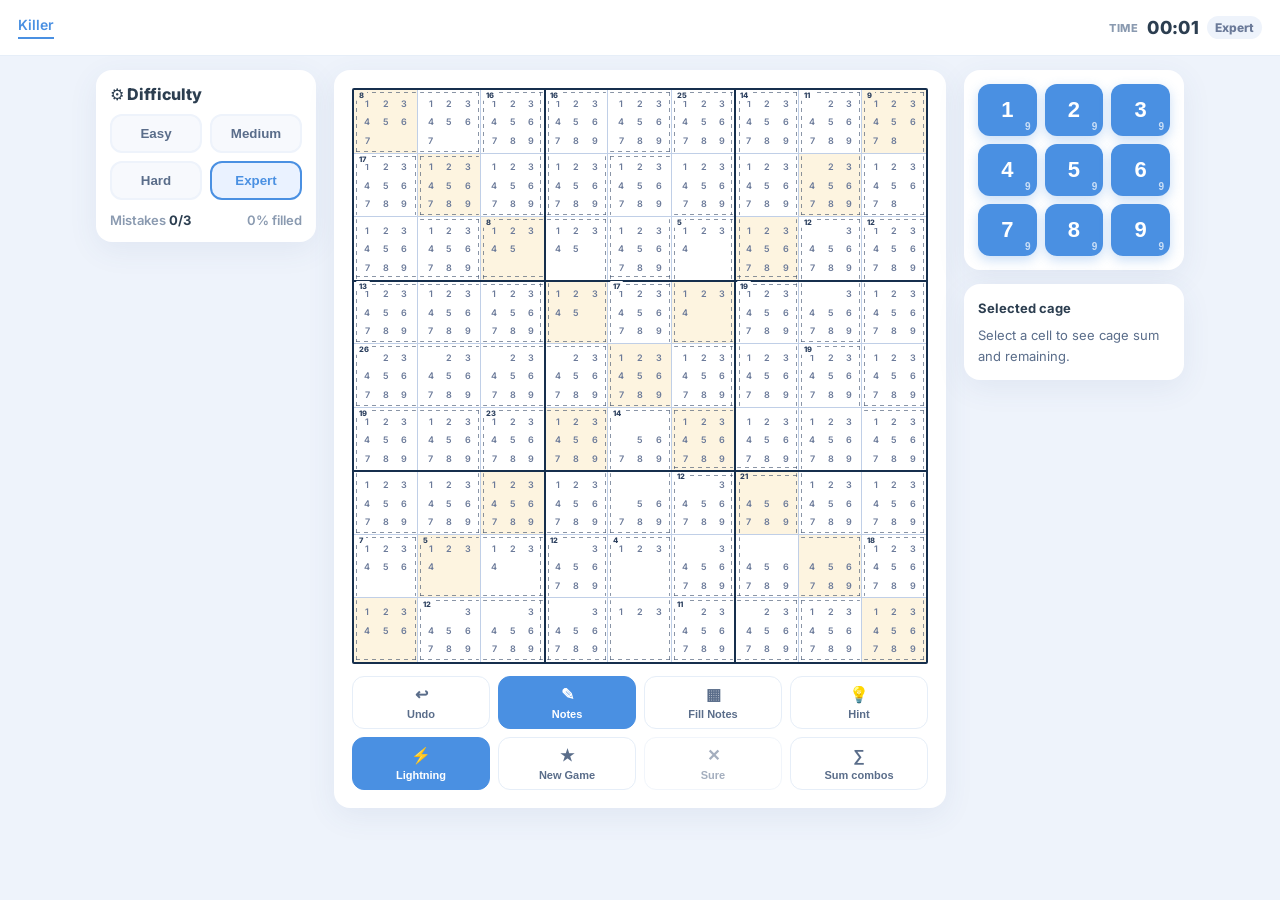
==== commit 16b9988c: "update" ====
--- a/index.html
+++ b/index.html
@@ -8,7 +8,7 @@
 
   <script type="module" crossorigin>(function(){let e=document.createElement(`link`).relList;if(e&&e.supports&&e.supports(`modulepreload`))return;for(let e of document.querySelectorAll(`link[rel="modulepreload"]`))n(e);new MutationObserver(e=>{for(let t of e)if(t.type===`childList`)for(let e of t.addedNodes)e.tagName===`LINK`&&e.rel===`modulepreload`&&n(e)}).observe(document,{childList:!0,subtree:!0});function t(e){let t={};return e.integrity&&(t.integrity=e.integrity),e.referrerPolicy&&(t.referrerPolicy=e.referrerPolicy),t.credentials=e.crossOrigin===`use-credentials`?`include`:e.crossOrigin===`anonymous`?`omit`:`same-origin`,t}function n(e){if(e.ep)return;e.ep=!0;let n=t(e);fetch(e.href,n)}})();var e={easy:{avg:3.8,max:5,min:1,label:`Easy`},medium:{avg:3,max:4,min:1,label:`Medium`},hard:{avg:2.4,max:4,min:1,label:`Hard`},expert:{avg:3,max:5,min:2,label:`Expert`}},t={2:{3:[[1,2]],4:[[1,3]],5:[[1,4],[2,3]],6:[[1,5],[2,4]],7:[[1,6],[2,5],[3,4]],8:[[1,7],[2,6],[3,5]],9:[[1,8],[2,7],[3,6],[4,5]],10:[[1,9],[2,8],[3,7],[4,6]],11:[[2,9],[3,8],[4,7],[5,6]],12:[[3,9],[4,8],[5,7]],13:[[4,9],[5,8],[6,7]],14:[[5,9],[6,8]],15:[[6,9],[7,8]],16:[[7,9]],17:[[8,9]]},3:{6:[[1,2,3]],7:[[1,2,4]],8:[[1,2,5],[1,3,4]],9:[[1,2,6],[1,3,5],[2,3,4]],10:[[1,2,7],[1,3,6],[1,4,5],[2,3,5]],11:[[1,2,8],[1,3,7],[1,4,6],[2,3,6],[2,4,5]],12:[[1,2,9],[1,3,8],[1,4,7],[1,5,6],[2,3,7],[2,4,6],[3,4,5]],13:[[1,3,9],[1,4,8],[1,5,7],[2,3,8],[2,4,7],[2,5,6],[3,4,6]],14:[[1,4,9],[1,5,8],[1,6,7],[2,3,9],[2,4,8],[2,5,7],[3,4,7],[3,5,6]],15:[[1,5,9],[1,6,8],[2,4,9],[2,5,8],[2,6,7],[3,4,8],[3,5,7],[4,5,6]],16:[[1,6,9],[1,7,8],[2,5,9],[2,6,8],[3,4,9],[3,5,8],[3,6,7],[4,5,7]],17:[[1,7,9],[2,6,9],[2,7,8],[3,5,9],[3,6,8],[4,5,8],[4,6,7]],18:[[1,8,9],[2,7,9],[3,6,9],[3,7,8],[4,5,9],[4,6,8],[5,6,7]],19:[[2,8,9],[3,7,9],[4,6,9],[4,7,8],[5,6,8]],20:[[3,8,9],[4,7,9],[5,6,9],[5,7,8]],21:[[4,8,9],[5,7,9],[6,7,8]],22:[[5,8,9],[6,7,9]],23:[[6,8,9]],24:[[7,8,9]]},4:{10:[[1,2,3,4]],11:[[1,2,3,5]],12:[[1,2,3,6],[1,2,4,5]],13:[[1,2,3,7],[1,2,4,6],[1,3,4,5]],14:[[1,2,3,8],[1,2,4,7],[1,2,5,6],[1,3,4,6],[2,3,4,5]],15:[[1,2,3,9],[1,2,4,8],[1,2,5,7],[1,3,4,7],[1,3,5,6],[2,3,4,6]],16:[[1,2,4,9],[1,2,5,8],[1,2,6,7],[1,3,4,8],[1,3,5,7],[1,4,5,6],[2,3,4,7],[2,3,5,6]],17:[[1,2,5,9],[1,2,6,8],[1,3,4,9],[1,3,5,8],[1,3,6,7],[1,4,5,7],[2,3,4,8],[2,3,5,7],[2,4,5,6]],18:[[1,2,6,9],[1,2,7,8],[1,3,5,9],[1,3,6,8],[1,4,5,8],[1,4,6,7],[2,3,4,9],[2,3,5,8],[2,3,6,7],[2,4,5,7],[3,4,5,6]],19:[[1,2,7,9],[1,3,6,9],[1,3,7,8],[1,4,5,9],[1,4,6,8],[1,5,6,7],[2,3,5,9],[2,3,6,8],[2,4,5,8],[2,4,6,7],[3,4,5,7]],20:[[1,2,8,9],[1,3,7,9],[1,4,6,9],[1,4,7,8],[1,5,6,8],[2,3,6,9],[2,3,7,8],[2,4,5,9],[2,4,6,8],[2,5,6,7],[3,4,5,8],[3,4,6,7]],21:[[1,3,8,9],[1,4,7,9],[1,5,6,9],[1,5,7,8],[2,3,7,9],[2,4,6,9],[2,4,7,8],[2,5,6,8],[3,4,5,9],[3,4,6,8],[3,5,6,7]],22:[[1,4,8,9],[1,5,7,9],[1,6,7,8],[2,3,8,9],[2,4,7,9],[2,5,6,9],[2,5,7,8],[3,4,6,9],[3,4,7,8],[3,5,6,8],[4,5,6,7]],23:[[1,5,8,9],[1,6,7,9],[2,4,8,9],[2,5,7,9],[2,6,7,8],[3,4,7,9],[3,5,6,9],[3,5,7,8],[4,5,6,8]],24:[[1,6,8,9],[2,5,8,9],[2,6,7,9],[3,4,8,9],[3,5,7,9],[3,6,7,8],[4,5,6,9],[4,5,7,8]],25:[[1,7,8,9],[2,6,8,9],[3,5,8,9],[3,6,7,9],[4,5,7,9],[4,6,7,8]],26:[[2,7,8,9],[3,6,8,9],[4,5,8,9],[4,6,7,9],[5,6,7,8]],27:[[3,7,8,9],[4,6,8,9],[5,6,7,9]],28:[[4,7,8,9],[5,6,8,9]],29:[[5,7,8,9]],30:[[6,7,8,9]]},5:{15:[[1,2,3,4,5]],16:[[1,2,3,4,6]],17:[[1,2,3,4,7],[1,2,3,5,6]],18:[[1,2,3,4,8],[1,2,3,5,7],[1,2,4,5,6]],19:[[1,2,3,4,9],[1,2,3,5,8],[1,2,3,6,7],[1,2,4,5,7],[1,3,4,5,6]],20:[[1,2,3,5,9],[1,2,3,6,8],[1,2,4,5,8],[1,2,4,6,7],[1,3,4,5,7],[2,3,4,5,6]],21:[[1,2,3,6,9],[1,2,3,7,8],[1,2,4,5,9],[1,2,4,6,8],[1,2,5,6,7],[1,3,4,5,8],[1,3,4,6,7],[2,3,4,5,7]],22:[[1,2,3,7,9],[1,2,4,6,9],[1,2,4,7,8],[1,2,5,6,8],[1,3,4,5,9],[1,3,4,6,8],[1,3,5,6,7],[2,3,4,5,8],[2,3,4,6,7]],23:[[1,2,3,8,9],[1,2,4,7,9],[1,2,5,6,9],[1,2,5,7,8],[1,3,4,6,9],[1,3,4,7,8],[1,3,5,6,8],[1,4,5,6,7],[2,3,4,5,9],[2,3,4,6,8],[2,3,5,6,7]],24:[[1,2,4,8,9],[1,2,5,7,9],[1,2,6,7,8],[1,3,4,7,9],[1,3,5,6,9],[1,3,5,7,8],[1,4,5,6,8],[2,3,4,6,9],[2,3,4,7,8],[2,3,5,6,8],[2,4,5,6,7]],25:[[1,2,5,8,9],[1,2,6,7,9],[1,3,4,8,9],[1,3,5,7,9],[1,3,6,7,8],[1,4,5,6,9],[1,4,5,7,8],[2,3,4,7,9],[2,3,5,6,9],[2,3,5,7,8],[2,4,5,6,8],[3,4,5,6,7]],26:[[1,2,6,8,9],[1,3,5,8,9],[1,3,6,7,9],[1,4,5,7,9],[1,4,6,7,8],[2,3,4,8,9],[2,3,5,7,9],[2,3,6,7,8],[2,4,5,6,9],[2,4,5,7,8],[3,4,5,6,8]],27:[[1,2,7,8,9],[1,3,6,8,9],[1,4,5,8,9],[1,4,6,7,9],[1,5,6,7,8],[2,3,5,8,9],[2,3,6,7,9],[2,4,5,7,9],[2,4,6,7,8],[3,4,5,6,9],[3,4,5,7,8]],28:[[1,3,7,8,9],[1,4,6,8,9],[1,5,6,7,9],[2,3,6,8,9],[2,4,5,8,9],[2,4,6,7,9],[2,5,6,7,8],[3,4,5,7,9],[3,4,6,7,8]],29:[[1,4,7,8,9],[1,5,6,8,9],[2,3,7,8,9],[2,4,6,8,9],[2,5,6,7,9],[3,4,5,8,9],[3,4,6,7,9],[3,5,6,7,8]],30:[[1,5,7,8,9],[2,4,7,8,9],[2,5,6,8,9],[3,4,6,8,9],[3,5,6,7,9],[4,5,6,7,8]],31:[[1,6,7,8,9],[2,5,7,8,9],[3,4,7,8,9],[3,5,6,8,9],[4,5,6,7,9]],32:[[2,6,7,8,9],[3,5,7,8,9],[4,5,6,8,9]],33:[[3,6,7,8,9],[4,5,7,8,9]],34:[[4,6,7,8,9]],35:[[5,6,7,8,9]]}},n={};for(let e of Object.keys(t))n[e]=new Set(Object.keys(t[e]).map(Number));n[1]=new Set([1,2,3,4,5,6,7,8,9]);var r=`expert`,i,a,o,s,c,l,u,d=null,f=!0,p=!0,m=!0,h=null,g=0;function _(){let e=document.getElementById(`lightningSwitch`);e&&e.classList.toggle(`active`,m),document.querySelectorAll(`.num`).forEach(e=>{let t=parseInt(e.dataset.n,10);e.classList.toggle(`lightning-active`,!!m&&h===t)})}function v(e){return m?(h=h===e?null:e,_(),U(),W(),T(),!0):!1}var y=0,b=null,x=!1,S=!1,C=[],w=`killer-sudoku-save-v1`;function T(){try{if(!i||!a||!c)return;localStorage.setItem(w,JSON.stringify({v:1,savedAt:Date.now(),difficulty:r,solution:i,cages:a,board:c,notes:l.map(e=>e.map(e=>[...e])),given:u,selected:d,isNoteMode:f,autoCheck:p,lightningMode:m,lightningDigit:h,mistakes:g,timerSec:y,gameOver:S}))}catch{}}function ee(){try{let t=localStorage.getItem(w);if(!t)return null;let n=JSON.parse(t);return!n||n.v!==1||!Array.isArray(n.solution)||n.solution.length!==9||!Array.isArray(n.cages)||!n.cages.length||!Array.isArray(n.board)||n.board.length!==9||!Array.isArray(n.notes)||n.notes.length!==9||!e[n.difficulty]?null:(r=n.difficulty,i=n.solution,a=n.cages,c=n.board,l=n.notes.map(e=>e.map(e=>new Set(e))),u=n.given,d=n.selected,f=!!n.isNoteMode,p=n.autoCheck!==!1,m=n.lightningMode!==!1,h=n.lightningDigit,g=n.mistakes||0,y=n.timerSec||0,S=!!n.gameOver,C=[],k(),!0)}catch{return null}}function te(){try{localStorage.removeItem(w)}catch{}}function E(){document.querySelectorAll(`.diff-btn`).forEach(e=>e.classList.toggle(`active`,e.dataset.diff===r)),document.getElementById(`difficultyPill`).textContent=e[r].label,document.getElementById(`mistakes`).textContent=`${g}/3`,j(),B(),_(),x=!1,document.getElementById(`pauseOverlay`).style.display=`none`,P(),N(),U(),S&&g>=3&&A(),L()}function D(e){for(let t=e.length-1;t>0;t--){let n=Math.floor(Math.random()*(t+1));[e[t],e[n]]=[e[n],e[t]]}return e}function ne(){let e=Array(9).fill(0).map(()=>Array(9).fill(0));function t(t,n,r){for(let i=0;i<9;i++)if(e[t][i]===r||e[i][n]===r)return!1;if(t===n){for(let n=0;n<9;n++)if(n!==t&&e[n][n]===r)return!1}if(t+n===8)for(let i=0;i<9;i++){let a=i,o=8-i;if((a!==t||o!==n)&&e[a][o]===r)return!1}let i=Math.floor(t/3)*3,a=Math.floor(n/3)*3;for(let t=i;t<i+3;t++)for(let n=a;n<a+3;n++)if(e[t][n]===r)return!1;return!0}function n(r){if(r===81)return!0;let i=Math.floor(r/9),a=r%9;if(e[i][a]!==0)return n(r+1);let o=D([1,2,3,4,5,6,7,8,9].slice());for(let s of o)if(t(i,a,s)){if(e[i][a]=s,n(r+1))return!0;e[i][a]=0}return!1}for(let t=0;t<20;t++){for(let t=0;t<9;t++)for(let n=0;n<9;n++)e[t][n]=0;let t=D([1,2,3,4,5,6,7,8,9].slice());for(let n=0;n<9;n++)e[n][n]=t[n];if(n(0))return e}for(let t=0;t<9;t++)for(let n=0;n<9;n++)e[t][n]=0;return n(0),e}function O(t,r){let i=e[r],a=Array(9).fill(0).map(()=>Array(9).fill(!1)),o=[],s=[[1,0],[-1,0],[0,1],[0,-1]],c=i.min||1,l=0,u=[];for(let e=0;e<9;e++)for(let t=0;t<9;t++)u.push([e,t]);D(u);function d(e){let n=new Set;for(let[r,i]of e){let e=t[r][i];if(n.has(e))return!0;n.add(e)}return!1}function f(e,t){let r=n[e];return!r||r.has(t)}for(let[e,n]of u){if(a[e][n])continue;let u,d=null,f=!1;if(r===`expert`){if(l===0)u=5;else{let e=Math.random();u=e<.6?2:e<.89?3:e<.99?4:5}u===2&&(f=Math.random()<.9,d=f?Math.random()<.95:Math.random()<.5)}else u=Math.max(c,Math.min(i.max,Math.round(i.avg+(Math.random()*2-1)*1.2))),c===1&&Math.random()<.08&&(u=1);let p=[[e,n]],m=new Set([t[e][n]]);a[e][n]=!0;let h=[[e,n]];for(;p.length<u;){let r=[];for(let[e,n]of h)for(let[i,o]of s){let s=e+i,c=n+o;s>=0&&s<9&&c>=0&&c<9&&!a[s][c]&&!m.has(t[s][c])&&r.push([s,c])}if(!r.length)break;D(r);let i=r[0];if(u===2&&p.length===1){let a=f?r.filter(([r,i])=>t[e][n]+t[r][i]<=6):r,o=a.length?a:r;if(d!==null){let r=t[e][n]%2,a=o.filter(([e,n])=>t[e][n]%2===r===d);i=(a.length?a:o)[0]}else i=o[0]}if(a[i[0]][i[1]]=!0,p.push(i),m.add(t[i[0]][i[1]]),h.push(i),p.length>=7)break}let g=0;for(let[e,n]of p)g+=t[e][n];o.push({id:String(l++),cells:p,sum:g})}if(c>1){let e=0;for(;e<o.length;){if(o[e].cells.length>=c){e++;continue}let[n,r]=o[e].cells[0],a=new Set;for(let[t,i]of s){let s=n+t,c=r+i;if(s<0||s>=9||c<0||c>=9)continue;let l=o.findIndex((t,n)=>n!==e&&t.cells.some(([e,t])=>e===s&&t===c));l!==-1&&a.add(l)}let l=-1,u=1/0;for(let n of a){let r=[...o[n].cells,...o[e].cells];if(d(r))continue;let a=r.length;if(!f(a,r.reduce((e,[n,r])=>e+t[n][r],0)))continue;let s=r.length,c=s>i.max?100+s:s;c<u&&(u=c,l=n)}if(l===-1){for(let t of a){let n=[...o[t].cells,...o[e].cells];if(d(n))continue;let r=n.length,a=r>i.max?100+r:r;a<u&&(u=a,l=t)}if(l===-1){for(let t of a){let n=o[t].cells.length+o[e].cells.length,r=n>i.max?100+n:n;r<u&&(u=r,l=t)}if(l===-1){e++;continue}}}o[l].cells.push(...o[e].cells);let p=0;for(let[e,n]of o[l].cells)p+=t[e][n];o[l].sum=p,o.splice(e,1)}}function p(e){let t=0,n=0;for(let n=1;n<=e;n++)t+=n;for(let t=0;t<e;t++)n+=9-t;return[t,n]}let m=o.some(e=>{if(d(e.cells)||!f(e.cells.length,e.sum))return!0;let[t,n]=p(e.cells.length);return e.sum<t||e.sum>n});if(r===`expert`){let e=new Set(o.map(e=>e.cells.length));if(![2,3,4,5].every(t=>e.has(t)))return O(t,r)}return m?O(t,r):o}function k(){o=Array(9).fill(0).map(()=>Array(9).fill(-1)),s={},a.forEach((e,t)=>{s[t]=e.sum,e.cells.forEach(([e,n])=>o[e][n]=t)})}function A(){S=!0,clearInterval(b),x=!0;let e=document.getElementById(`gameOverOverlay`);e&&(e.style.display=`grid`)}function j(){S=!1,x=!1;let e=document.getElementById(`gameOverOverlay`);e&&(e.style.display=`none`)}function M(t){t&&(r=t),document.querySelectorAll(`.diff-btn`).forEach(e=>e.classList.toggle(`active`,e.dataset.diff===r)),document.getElementById(`difficultyPill`).textContent=e[r].label,i=ne(),a=O(i,r),k(),c=Array(9).fill(0).map(()=>Array(9).fill(0)),l=Array(9).fill(0).map(()=>Array(9).fill(0).map(()=>new Set)),u=Array(9).fill(0).map(()=>Array(9).fill(!1)),d=null,g=0,f=!0,h=null,C=[],j(),document.getElementById(`mistakes`).textContent=`0/3`,B(),_();for(let e=0;e<9;e++)for(let t=0;t<9;t++){if(c[e][t]!==0||u[e][t]){l[e][t].clear();continue}let n=V(e,t);l[e][t]=new Set(n)}re(),N(),U(),T()}function N(){clearInterval(b),b=setInterval(()=>{x||(y++,P())},1e3)}function re(){y=0,x=!1,document.getElementById(`pauseOverlay`).style.display=`none`;let e=document.getElementById(`pauseBtn`);e&&(e.textContent=`⏸`),P()}function P(){let e=String(Math.floor(y/60)).padStart(2,`0`),t=String(y%60).padStart(2,`0`);document.getElementById(`timer`).textContent=`${e}:${t}`}function ie(){if(S)return;x=!x,document.getElementById(`pauseOverlay`).style.display=x?`grid`:`none`;let e=document.getElementById(`pauseBtn`);e&&(e.textContent=x?`▶`:`⏸`)}function F(){C.push({board:c.map(e=>e.slice()),notes:l.map(e=>e.map(e=>new Set(e))),mistakes:g}),C.length>100&&C.shift()}function ae(){if(!C.length)return;let e=C.pop();c=e.board,l=e.notes,g=e.mistakes,document.getElementById(`mistakes`).textContent=`${g}/3`,S&&g<3&&(j(),N()),U(),T()}function oe(){let e=Array(9).fill(0).map(()=>Array(9).fill(!1));for(let t=0;t<9;t++)for(let n=0;n<9;n++)if(c[t][n]){let r=c[t][n];for(let i=0;i<9;i++)i!==n&&c[t][i]===r&&(e[t][n]=e[t][i]=!0),i!==t&&c[i][n]===r&&(e[t][n]=e[i][n]=!0);let i=Math.floor(t/3)*3,a=Math.floor(n/3)*3;for(let o=i;o<i+3;o++)for(let i=a;i<a+3;i++)(o!==t||i!==n)&&c[o][i]===r&&(e[t][n]=!0,e[o][i]=!0);if(t===n)for(let i=0;i<9;i++)i!==t&&c[i][i]===r&&(e[t][n]=!0,e[i][i]=!0);if(t+n===8)for(let i=0;i<9;i++){let a=i,o=8-i;(a!==t||o!==n)&&c[a][o]===r&&(e[t][n]=!0,e[a][o]=!0)}}if(a.forEach(t=>{let n={},r=0,i=0;t.cells.forEach(([a,o])=>{let s=c[a][o];s&&(r+=s,i++,n[s]&&t.cells.forEach(([t,n])=>{c[t][n]===s&&(e[t][n]=!0)}),n[s]=!0)}),i===t.cells.length&&r!==t.sum&&t.cells.forEach(([t,n])=>e[t][n]=!0),i<t.cells.length&&r>=t.sum&&t.cells.forEach(([t,n])=>{c[t][n]&&(e[t][n]=!0)}),r>t.sum&&t.cells.forEach(([t,n])=>e[t][n]=!0)}),i)for(let t=0;t<9;t++)for(let n=0;n<9;n++)c[t][n]&&i[t][n]&&c[t][n]!==i[t][n]&&(e[t][n]=!0);return e}function I(e,t){d=[e,t],U(),L()}function L(){let e=document.getElementById(`cageDetail`);if(!d){e.textContent=`Select a cell to see cage sum and remaining.`;return}let[t,n]=d,r=o[t][n],i=a[r],s=0,l=0;i.cells.forEach(([e,t])=>{c[e][t]&&(s+=c[e][t],l++)});let u=i.sum-s,f=i.cells.length-l;e.innerHTML=`<b>Cage #${r+1}</b> — sum <b>${i.sum}</b> • ${i.cells.length} cells<br>
   Filled ${l}/${i.cells.length} • current ${s} • remaining <b>${u}</b> ${f?`• ${f} empty`:`• <span style="color:var(--success)">complete</span>`}<br>
-  <span style="font-size:11px;color:var(--muted)">Cells: ${i.cells.map(([e,t])=>String.fromCharCode(65+t)+(e+1)).join(`, `)}</span>`}function R(e){if(S||!d)return;let[t,n]=d;if(!u[t][n]){if(F(),f){let r=l[t][n];r.has(e)?r.delete(e):r.add(e),c[t][n]&&(c[t][n]=0)}else{if(l[t][n].clear(),c[t][n]===e)c[t][n]=0;else{c[t][n]=e;for(let r=0;r<9;r++)r!==n&&l[t][r].delete(e),r!==t&&l[r][n].delete(e);let r=Math.floor(t/3)*3,i=Math.floor(n/3)*3;for(let a=r;a<r+3;a++)for(let r=i;r<i+3;r++)(a!==t||r!==n)&&l[a][r].delete(e);if(t===n)for(let n=0;n<9;n++)n!==t&&l[n][n].delete(e);if(t+n===8)for(let r=0;r<9;r++){let i=r,a=8-r;(i!==t||a!==n)&&l[i][a].delete(e)}}if(c[t][n]&&c[t][n]!==0&&i[t][n]!==c[t][n]&&p&&(g++,document.getElementById(`mistakes`).textContent=`${g}/3`,g>=3)){U(),T(),A();return}}U(),z()||T()}}function se(){if(S||!d)return;let[e,t]=d;u[e][t]||(F(),c[e][t]=0,l[e][t].clear(),U(),T())}function ce(){if(S)return;let e=[];for(let t=0;t<9;t++)for(let n=0;n<9;n++)c[t][n]===0&&e.push([t,n]);let t=e;if(t.length===0){let e=[];for(let t=0;t<9;t++)for(let n=0;n<9;n++)c[t][n]!==0&&c[t][n]!==i[t][n]&&e.push([t,n]);if(e.length===0)return;t=e}let[n,r]=t[Math.floor(Math.random()*t.length)];d=[n,r],F();let a=i[n][r];c[n][r]=a,l[n][r].clear();for(let e=0;e<9;e++)e!==r&&l[n][e].delete(a),e!==n&&l[e][r].delete(a);let o=Math.floor(n/3)*3,s=Math.floor(r/3)*3;for(let e=o;e<o+3;e++)for(let t=s;t<s+3;t++)(e!==n||t!==r)&&l[e][t].delete(a);if(n===r)for(let e=0;e<9;e++)e!==n&&l[e][e].delete(a);if(n+r===8)for(let e=0;e<9;e++){let t=e,i=8-e;(t!==n||i!==r)&&l[t][i].delete(a)}U(),z()||T();let u=document.querySelector(`[data-r="${n}"][data-c="${r}"]`);u&&(u.classList.add(`hint`),setTimeout(()=>u.classList.remove(`hint`),600)),typeof L==`function`&&L()}function z(){for(let e=0;e<9;e++)for(let t=0;t<9;t++)if(c[e][t]!==i[e][t])return!1;for(let e=0;e<9;e++)for(let t=0;t<9;t++)if(c[e][t]===0)return!1;return clearInterval(b),te(),setTimeout(()=>{alert(`🎉 Killer Sudoku solved in ${document.getElementById(`timer`).textContent}!`)},150),!0}function le(){let e=oe(),t=!1;for(let n=0;n<9;n++)for(let r=0;r<9;r++)e[n][r]&&(t=!0);if(!t&&c.flat().every(e=>e!==0)){if(z(),!z())alert(`No errors found, but puzzle not yet solved — keep going!`);else return}alert(t?`There are mistakes highlighted in red — check cage sums and duplicates.`:`No errors so far — keep going!`),U()}function ue(){if(confirm(`Solve the puzzle? This will fill all cells.`)){for(let e=0;e<9;e++)for(let t=0;t<9;t++)c[e][t]=i[e][t],l[e][t].clear();U(),clearInterval(b)}}function B(){document.getElementById(`notesBtn`).classList.toggle(`active`,f)}function V(e,t){if(c[e][t]!==0)return[];let n=o[e][t],r=a[n],i=new Set,s=new Set,l=new Set,u=new Set,d=new Set,f=new Set;for(let n=0;n<9;n++)c[e][n]&&i.add(c[e][n]),c[n][t]&&s.add(c[n][t]);if(e===t)for(let e=0;e<9;e++)c[e][e]&&d.add(c[e][e]);if(e+t===8)for(let e=0;e<9;e++){let t=c[e][8-e];t&&f.add(t)}let p=Math.floor(e/3)*3,m=Math.floor(t/3)*3;for(let e=p;e<p+3;e++)for(let t=m;t<m+3;t++)c[e][t]&&l.add(c[e][t]);let h=0,g=0;for(let[e,t]of r.cells){let n=c[e][t];n&&(u.add(n),h+=n,g++)}let _=[],v=r.cells.length,y=r.sum,b=v-(g+1);for(let n=1;n<=9;n++){if(i.has(n)||s.has(n)||l.has(n)||u.has(n)||e===t&&d.has(n)||e+t===8&&f.has(n))continue;let r=h+n;if(!(b<0)){if(b===0){if(r!==y)continue}else{if(r>=y)continue;let e=new Set(u);e.add(n);let t=[];for(let n=1;n<=9;n++)e.has(n)||t.push(n);if(t.length<b)continue;t.sort((e,t)=>e-t);let i=0,a=0;for(let e=0;e<b;e++)i+=t[e];for(let e=0;e<b;e++)a+=t[t.length-1-e];if(r+i>y||r+a<y)continue}_.push(n)}}return _}var H=null;function de(){H&&=(clearInterval(H),null)}function fe(){if(S)return;let e=0;if(!c.some(e=>e.some(e=>e===0)))return;F();for(let t=0;t<9;t++)for(let n=0;n<9;n++){if(c[t][n]!==0){l[t][n].clear();continue}if(u[t][n]){l[t][n].clear();continue}let r=V(t,n);l[t][n]=new Set(r),r.length&&e++}U(),T();let t=document.getElementById(`fillNotesBtn`);if(t){let e=t.innerHTML;t.innerHTML=`<i>✓</i> Filled`,t.classList.add(`active`),setTimeout(()=>{t.innerHTML=e,t.classList.remove(`active`)},900)}}function U(){let e=document.getElementById(`grid`);e.innerHTML=``;let t;if(p)t=oe();else if(t=Array(9).fill(0).map(()=>Array(9).fill(!1)),i)for(let e=0;e<9;e++)for(let n=0;n<9;n++)c[e][n]&&i[e][n]&&c[e][n]!==i[e][n]&&(t[e][n]=!0);let n=d?c[d[0]][d[1]]:null,r=m?h:n&&n!==0?n:null,s=new Map;a.forEach((e,t)=>{let n=9,r=9,i=null;e.cells.forEach(([e,t])=>{(e<n||e===n&&t<r)&&(n=e,r=t,i=[e,t])}),s.set(t,i)});for(let n=0;n<9;n++)for(let _=0;_<9;_++){let v=c[n][_],y=document.createElement(`div`);y.className=`cell`,(_===2||_===5)&&y.classList.add(`box-right`),(n===2||n===5)&&y.classList.add(`box-bottom`),y.dataset.r=n,y.dataset.c=_,!m&&d&&d[0]===n&&d[1]===_?y.classList.add(`selected`):r&&v===r&&v!==0&&y.classList.add(`same-value`),t[n][_]&&y.classList.add(`error`),(n===_||n+_===8)&&y.classList.add(`diag`),u[n][_]?y.classList.add(`given`):v&&y.classList.add(`user`),c[n][_]===0&&l[n][_].size===1&&y.classList.add(`sure-note`);let b=o[n][_],x=a[b],C=s.get(b);if(C&&C[0]===n&&C[1]===_){let e=document.createElement(`div`);e.className=`cage-sum`,e.textContent=x.sum,y.appendChild(e),y.classList.add(`cage-has-sum`)}if(v)y.appendChild(document.createTextNode(v));else if(l[n][_].size){let e=document.createElement(`div`);e.className=`notes`;for(let t=1;t<=9;t++){let i=document.createElement(`span`),a=l[n][_].has(t);i.textContent=a?t:``,r&&a&&t===r&&i.classList.add(`note-hl`),e.appendChild(i)}y.appendChild(e)}let w=n===0||o[n-1][_]!==b,ee=n===8||o[n+1][_]!==b,te=_===0||o[n][_-1]!==b,E=_===8||o[n][_+1]!==b,D=n===3||n===6,ne=n===2||n===5,O=_===3||_===6,k=_===2||_===5;if(w){let e=document.createElement(`div`);e.className=`cage-dash top`+(D?` on-bold`:``),y.appendChild(e)}if(ee){let e=document.createElement(`div`);e.className=`cage-dash bottom`+(ne?` on-bold`:``),y.appendChild(e)}if(te){let e=document.createElement(`div`);e.className=`cage-dash left`+(O?` on-bold`:``),y.appendChild(e)}if(E){let e=document.createElement(`div`);e.className=`cage-dash right`+(k?` on-bold`:``),y.appendChild(e)}y.addEventListener(`click`,()=>{if(!S){if(m&&h){if(u[n][_]){I(n,_);return}if(f&&c[n][_]!==0){I(n,_);return}if(F(),f){if(c[n][_]!==0){I(n,_);return}let e=l[n][_];e.has(h)?e.delete(h):e.add(h)}else if(c[n][_]===h)c[n][_]=0;else{l[n][_].clear(),c[n][_]=h;for(let e=0;e<9;e++)e!==_&&l[n][e].delete(h),e!==n&&l[e][_].delete(h);let e=Math.floor(n/3)*3,t=Math.floor(_/3)*3;for(let r=e;r<e+3;r++)for(let e=t;e<t+3;e++)(r!==n||e!==_)&&l[r][e].delete(h);if(n===_)for(let e=0;e<9;e++)e!==n&&l[e][e].delete(h);if(n+_===8)for(let e=0;e<9;e++){let t=e,r=8-e;(t!==n||r!==_)&&l[t][r].delete(h)}if(i[n][_]!==h&&p&&(g++,document.getElementById(`mistakes`).textContent=`${g}/3`,g>=3)){U(),T(),A();return}}d=[n,_],U(),z()||T(),L();return}I(n,_)}}),e.appendChild(y)}let v=c.flat().filter(e=>e!==0).length;document.getElementById(`progress`).textContent=`${Math.round(v/81*100)}% filled`,pe(),_(),W()}function pe(){let e=Array(10).fill(0);c.flat().forEach(t=>{t&&e[t]++}),document.querySelectorAll(`.num`).forEach(t=>{let n=parseInt(t.dataset.n),r=9-e[n];t.querySelector(`small`).textContent=r>0?`${r}`:`✓`,t.disabled=!1,r===0?t.style.opacity=`.55`:t.style.opacity=`1`})}var me=document.getElementById(`numpad`);for(let e=1;e<=9;e++){let t=document.createElement(`button`);t.className=`num`,t.dataset.n=e,t.innerHTML=`${e}<small></small>`,t.addEventListener(`click`,()=>{m&&v(e)||R(e)}),me.appendChild(t)}document.getElementById(`newGameBtn`).addEventListener(`click`,()=>{confirm(`Start a new game? Your current progress will be lost.`)&&M()}),document.getElementById(`restartBtn`)?.addEventListener(`click`,()=>{confirm(`Restart this puzzle?`)&&(c=Array(9).fill(0).map(()=>Array(9).fill(0)),l=Array(9).fill(0).map(()=>Array(9).fill(0).map(()=>new Set)),g=0,document.getElementById(`mistakes`).textContent=`0/3`,C=[],d=null,U())}),document.getElementById(`checkBtn`)?.addEventListener(`click`,le),document.getElementById(`solveBtn`)?.addEventListener(`click`,ue),document.getElementById(`fillNotesBtn`).addEventListener(`click`,()=>{fe(),W()}),document.getElementById(`undoBtn`).addEventListener(`click`,ae),document.getElementById(`notesBtn`).addEventListener(`click`,()=>{f=!f,B(),m&&h&&U(),_(),T()}),document.getElementById(`hintBtn`).addEventListener(`click`,ce),document.getElementById(`pauseBtn`)?.addEventListener(`click`,ie),document.getElementById(`sureBtn`).addEventListener(`click`,()=>{if(!S){if(!_e()){let e=he();if(!e)return;F(),R(e[0],e[1],e[2])}U(),W(),L(),T(),z()&&(S=!0,de(),showWin(),T())}});function he(){let e=null;for(let t=0;t<9;t++)for(let n=0;n<9;n++){if(c[t][n]!==0)continue;let r=V(t,n);if(r.length===1&&(e===null||r[0]<e[2])&&(e=[t,n,r[0]]),l[t][n].size===1){let r=[...l[t][n]][0];(e===null||r<e[2])&&(e=[t,n,r])}}return e}function ge(){let e=!1;for(let t=0;t<9;t++)for(let n=0;n<9;n++){if(c[t][n]!==0)continue;let r=document.querySelector(`[data-r="${t}"][data-c="${n}"] .notes`);if(!r)continue;let i=r.querySelectorAll(`span`),a=[],o=0;for(let e=1;e<=9;e++){let r=l[t][n].has(e);o<i.length&&(i[o].textContent=r?e:``,i[o].classList.remove(`single-note`),r&&a.push(i[o]),o++)}for(;o<i.length;)i[o].textContent=``,i[o].classList.remove(`single-note`),o++;a.length===1&&(e=!0,a[0].classList.add(`single-note`))}return e}function _e(){if(S)return 0;let e=[];for(let t=0;t<9;t++)for(let n=0;n<9;n++){if(c[t][n]!==0)continue;let r=document.querySelector(`[data-r="${t}"][data-c="${n}"] .notes`);if(!r)continue;let i=r.querySelectorAll(`span`);for(let r of i)if(r.textContent&&r.classList.contains(`single-note`)){let i=parseInt(r.textContent,10);i>=1&&i<=9&&e.push([t,n,i]);break}}if(e.length===0)return 0;F();for(let[t,n,r]of e){c[t][n]=r,l[t][n].clear();for(let e=0;e<9;e++)e!==n&&l[t][e].delete(r),e!==t&&l[e][n].delete(r);let e=Math.floor(t/3)*3,i=Math.floor(n/3)*3;for(let a=e;a<e+3;a++)for(let e=i;e<i+3;e++)(a!==t||e!==n)&&l[a][e].delete(r)}return e.length}function W(){let e=document.getElementById(`sureBtn`);if(S){e.disabled=!0,e.innerHTML=`<i>✕</i> Sure`,e.classList.remove(`ready`);return}let t=ge();e.disabled=!t,t?(e.innerHTML=`<i>✓</i> Sure`,e.classList.add(`ready`),e.title=`Fill all highlighted single-note cells`):(e.innerHTML=`<i>✕</i> Sure`,e.classList.remove(`ready`),e.title=`No highlighted single-note cell`)}document.querySelectorAll(`.diff-btn`).forEach(t=>t.addEventListener(`click`,()=>{let n=t.dataset.diff;n!==r&&((c&&c.flat().some(e=>e!==0)||g>0)&&!confirm(`Switch to ${e[n].label}? Your current progress will be lost.`)||M(n))})),document.getElementById(`autoCheckSwitch`)?.addEventListener(`click`,function(){p=!p,this.classList.toggle(`active`,p),U()}),document.getElementById(`lightningSwitch`).addEventListener(`click`,function(){m=!m,m||(h=null),this.classList.toggle(`active`,m),_(),U(),T()});var G=t,ve=`killer-sudoku-sums-v1`,K=`3`,q=null,J=new Set,Y=new Set,X=`include`;function ye(){try{let e=localStorage.getItem(ve);if(!e)return;let t=JSON.parse(e);t&&[`2`,`3`,`4`,`5`].includes(String(t.size))&&(K=String(t.size)),t&&Number.isInteger(t.sum)&&(q=t.sum),t&&Array.isArray(t.included)&&(J=new Set(t.included.filter(e=>e>=1&&e<=9))),t&&Array.isArray(t.excluded)&&(Y=new Set(t.excluded.filter(e=>e>=1&&e<=9))),t&&(t.tapMode===`include`||t.tapMode===`exclude`)&&(X=t.tapMode)}catch{}}function Z(){try{localStorage.setItem(ve,JSON.stringify({size:K,sum:q,included:[...J],excluded:[...Y],tapMode:X}))}catch{}}function Q(){let e=document.getElementById(`sumsSize`),t=document.getElementById(`sumsSum`),n=document.getElementById(`sumsList`),r=document.getElementById(`sumsCount`);if(!G){n.innerHTML=``,r.textContent=`Combo data unavailable.`,t.innerHTML=``;return}let i=parseInt(e.value,10);K=e.value;let a=Object.keys(G[i]||{}).map(Number).sort((e,t)=>e-t),o=t.value||(q==null?``:String(q));t.innerHTML=a.map(e=>`<option value="${e}">${e}</option>`).join(``),a.includes(parseInt(o,10))&&(t.value=o);let s=parseInt(t.value,10);q=s,Z();let c=(G[i]||{})[s]||[],l=[...J].sort((e,t)=>e-t),u=[...Y].sort((e,t)=>e-t),d=c;l.length&&(d=d.filter(e=>l.every(t=>e.includes(t)))),u.length&&(d=d.filter(e=>!e.some(e=>Y.has(e))));let f=[];l.length&&f.push(`with ${l.join(`, `)}`),u.length&&f.push(`excluding ${u.join(`, `)}`),r.innerHTML=`<b>${d.length}</b> combo${d.length===1?``:`s`} for <b>${i} cells</b> → sum <b>${s}</b>${f.length?` <span class="sums-filter-note">(${f.join(` • `)})</span>`:``}`;let p=[...new Set(c.flat())].sort((e,t)=>e-t),m=document.getElementById(`sumsDigits`),h=p.map(e=>{let t=d.length?Math.round(d.filter(t=>t.includes(e)).length/d.length*100):0,n=t===100?` pct100`:t===0?` pct0`:``,r=t===0?` zero`:``,i=Y.has(e)?`excluded`:J.has(e)?`included`:t===0?`excluded`:t===100?`included`:`neutral`,a=i===`included`?`<span class="digit-check">✓</span>`:i===`excluded`?`<span class="digit-x">✕</span>`:``,o=i===`included`?`Required`:i===`excluded`?`Excluded`:`Tap to ${X}`;return`<button class="digit-chip${r}" data-digit="${e}" data-state="${i}" aria-pressed="${i!==`neutral`}" title="${o} ${e} — in ${t}% of combos">${e}${a}<small class="${n.trim()}">${t}%</small></button>`}).join(``);m.innerHTML=`<div class="digits-head"><span class="digits-title">Digits that can appear (${p.length} unique)</span><span class="digits-actions"><button class="tap-switch${X===`include`?` on`:``}" id="sumsTapSwitch" role="switch" aria-checked="${X===`include`}" aria-label="Tap action: ${X}"><span class="tap-knob"></span><span class="tap-word tap-on">include</span><span class="tap-word tap-off">exclude</span></button><button class="digits-reset" id="sumsDigitsReset" title="Clear all required and banned digits">↺</button></span></div><div class="digits-chips">${h}</div>`,document.getElementById(`sumsTapSwitch`).addEventListener(`click`,()=>{X=X===`include`?`exclude`:`include`,Z(),Q()}),document.getElementById(`sumsDigitsReset`).addEventListener(`click`,()=>{J=new Set,Y=new Set,Z(),Q()}),m.querySelectorAll(`.digit-chip`).forEach(e=>e.addEventListener(`click`,()=>{let t=parseInt(e.dataset.digit,10);X===`include`?J.has(t)?J.delete(t):(J.add(t),Y.delete(t)):Y.has(t)?Y.delete(t):(Y.add(t),J.delete(t)),Z(),Q()})),n.innerHTML=d.map(e=>`<div class="sums-row"><span class="combo">${e.join(` + `)} = ${s}</span><span class="badge">${i} cells</span></div>`).join(``)}function be(){let e=document.getElementById(`sumsOverlay`),t=e.hidden;e.hidden=!1,t&&!document.getElementById(`sumsSum`).options.length&&(ye(),document.getElementById(`sumsSize`).value=K,Q()),document.getElementById(`sumsClose`).focus(),document.addEventListener(`keydown`,xe)}function $(){document.getElementById(`sumsOverlay`).hidden=!0,document.removeEventListener(`keydown`,xe),document.getElementById(`sumsBtn`).focus()}function xe(e){e.key===`Escape`&&($(),e.stopPropagation())}document.getElementById(`sumsBtn`).addEventListener(`click`,be),document.getElementById(`sumsClose`).addEventListener(`click`,$),document.getElementById(`sumsOverlay`).addEventListener(`click`,e=>{e.target.id===`sumsOverlay`&&$()}),document.getElementById(`sumsSize`).addEventListener(`change`,Q),document.getElementById(`sumsSum`).addEventListener(`change`,Q),document.addEventListener(`keydown`,e=>{if(S&&(e.key===`z`||e.key===`Z`)&&(e.ctrlKey||e.metaKey)){ae(),e.preventDefault();return}if(!S){if(e.key===`n`||e.key===`N`){f=!f,B(),e.preventDefault();return}if(m&&e.key>=`1`&&e.key<=`9`){let t=parseInt(e.key,10);if(e.target&&e.target.closest&&e.target.closest(`input,textarea`))return;if(!d){v(t),e.preventDefault();return}}if(!d&&[`ArrowUp`,`ArrowDown`,`ArrowLeft`,`ArrowRight`].includes(e.key)&&(d=[4,4],U()),d){let[t,n]=d;if(e.key===`ArrowUp`)t=Math.max(0,t-1);else if(e.key===`ArrowDown`)t=Math.min(8,t+1);else if(e.key===`ArrowLeft`)n=Math.max(0,n-1);else if(e.key===`ArrowRight`)n=Math.min(8,n+1);else if(e.key>=`1`&&e.key<=`9`){R(parseInt(e.key));return}else if(e.key===`Backspace`||e.key===`Delete`||e.key===`0`){se();return}else return;d=[t,n],U(),L(),e.preventDefault()}}});function Se(){ee()?E():M(`expert`)}document.addEventListener(`visibilitychange`,()=>{document.hidden&&T()}),window.addEventListener(`pagehide`,T),setInterval(T,15e3),document.readyState===`loading`?document.addEventListener(`DOMContentLoaded`,Se):Se();</script>
+  <span style="font-size:11px;color:var(--muted)">Cells: ${i.cells.map(([e,t])=>String.fromCharCode(65+t)+(e+1)).join(`, `)}</span>`}function R(e){if(S||!d)return;let[t,n]=d;if(!u[t][n]){if(F(),f){let r=l[t][n];r.has(e)?r.delete(e):r.add(e),c[t][n]&&(c[t][n]=0)}else{if(l[t][n].clear(),c[t][n]===e)c[t][n]=0;else{c[t][n]=e;for(let r=0;r<9;r++)r!==n&&l[t][r].delete(e),r!==t&&l[r][n].delete(e);let r=Math.floor(t/3)*3,i=Math.floor(n/3)*3;for(let a=r;a<r+3;a++)for(let r=i;r<i+3;r++)(a!==t||r!==n)&&l[a][r].delete(e);if(t===n)for(let n=0;n<9;n++)n!==t&&l[n][n].delete(e);if(t+n===8)for(let r=0;r<9;r++){let i=r,a=8-r;(i!==t||a!==n)&&l[i][a].delete(e)}}if(c[t][n]&&c[t][n]!==0&&i[t][n]!==c[t][n]&&p&&(g++,document.getElementById(`mistakes`).textContent=`${g}/3`,g>=3)){U(),T(),A();return}}U(),z()||T()}}function se(){if(S||!d)return;let[e,t]=d;u[e][t]||(F(),c[e][t]=0,l[e][t].clear(),U(),T())}function ce(){if(S)return;let e=[];for(let t=0;t<9;t++)for(let n=0;n<9;n++)c[t][n]===0&&e.push([t,n]);let t=e;if(t.length===0){let e=[];for(let t=0;t<9;t++)for(let n=0;n<9;n++)c[t][n]!==0&&c[t][n]!==i[t][n]&&e.push([t,n]);if(e.length===0)return;t=e}let[n,r]=t[Math.floor(Math.random()*t.length)];d=[n,r],F();let a=i[n][r];c[n][r]=a,l[n][r].clear();for(let e=0;e<9;e++)e!==r&&l[n][e].delete(a),e!==n&&l[e][r].delete(a);let o=Math.floor(n/3)*3,s=Math.floor(r/3)*3;for(let e=o;e<o+3;e++)for(let t=s;t<s+3;t++)(e!==n||t!==r)&&l[e][t].delete(a);if(n===r)for(let e=0;e<9;e++)e!==n&&l[e][e].delete(a);if(n+r===8)for(let e=0;e<9;e++){let t=e,i=8-e;(t!==n||i!==r)&&l[t][i].delete(a)}U(),z()||T();let u=document.querySelector(`[data-r="${n}"][data-c="${r}"]`);u&&(u.classList.add(`hint`),setTimeout(()=>u.classList.remove(`hint`),600)),typeof L==`function`&&L()}function z(){for(let e=0;e<9;e++)for(let t=0;t<9;t++)if(c[e][t]!==i[e][t])return!1;for(let e=0;e<9;e++)for(let t=0;t<9;t++)if(c[e][t]===0)return!1;return clearInterval(b),te(),setTimeout(()=>{alert(`🎉 Killer Sudoku solved in ${document.getElementById(`timer`).textContent}!`)},150),!0}function le(){let e=oe(),t=!1;for(let n=0;n<9;n++)for(let r=0;r<9;r++)e[n][r]&&(t=!0);if(!t&&c.flat().every(e=>e!==0)){if(z(),!z())alert(`No errors found, but puzzle not yet solved — keep going!`);else return}alert(t?`There are mistakes highlighted in red — check cage sums and duplicates.`:`No errors so far — keep going!`),U()}function ue(){if(confirm(`Solve the puzzle? This will fill all cells.`)){for(let e=0;e<9;e++)for(let t=0;t<9;t++)c[e][t]=i[e][t],l[e][t].clear();U(),clearInterval(b)}}function B(){document.getElementById(`notesBtn`).classList.toggle(`active`,f)}function V(e,t){if(c[e][t]!==0)return[];let n=o[e][t],r=a[n],i=new Set,s=new Set,l=new Set,u=new Set,d=new Set,f=new Set;for(let n=0;n<9;n++)c[e][n]&&i.add(c[e][n]),c[n][t]&&s.add(c[n][t]);if(e===t)for(let e=0;e<9;e++)c[e][e]&&d.add(c[e][e]);if(e+t===8)for(let e=0;e<9;e++){let t=c[e][8-e];t&&f.add(t)}let p=Math.floor(e/3)*3,m=Math.floor(t/3)*3;for(let e=p;e<p+3;e++)for(let t=m;t<m+3;t++)c[e][t]&&l.add(c[e][t]);let h=0,g=0;for(let[e,t]of r.cells){let n=c[e][t];n&&(u.add(n),h+=n,g++)}let _=[],v=r.cells.length,y=r.sum,b=v-(g+1);for(let n=1;n<=9;n++){if(i.has(n)||s.has(n)||l.has(n)||u.has(n)||e===t&&d.has(n)||e+t===8&&f.has(n))continue;let r=h+n;if(!(b<0)){if(b===0){if(r!==y)continue}else{if(r>=y)continue;let e=new Set(u);e.add(n);let t=[];for(let n=1;n<=9;n++)e.has(n)||t.push(n);if(t.length<b)continue;t.sort((e,t)=>e-t);let i=0,a=0;for(let e=0;e<b;e++)i+=t[e];for(let e=0;e<b;e++)a+=t[t.length-1-e];if(r+i>y||r+a<y)continue}_.push(n)}}return _}var H=null;function de(){H&&=(clearInterval(H),null)}function fe(){if(S)return;let e=0;if(!c.some(e=>e.some(e=>e===0)))return;F();for(let t=0;t<9;t++)for(let n=0;n<9;n++){if(c[t][n]!==0){l[t][n].clear();continue}if(u[t][n]){l[t][n].clear();continue}let r=V(t,n);l[t][n]=new Set(r),r.length&&e++}U(),T();let t=document.getElementById(`fillNotesBtn`);if(t){let e=t.innerHTML;t.innerHTML=`<i>✓</i> Filled`,t.classList.add(`active`),setTimeout(()=>{t.innerHTML=e,t.classList.remove(`active`)},900)}}function U(){let e=document.getElementById(`grid`);e.innerHTML=``;let t;if(p)t=oe();else if(t=Array(9).fill(0).map(()=>Array(9).fill(!1)),i)for(let e=0;e<9;e++)for(let n=0;n<9;n++)c[e][n]&&i[e][n]&&c[e][n]!==i[e][n]&&(t[e][n]=!0);let n=d?c[d[0]][d[1]]:null,r=m?h:n&&n!==0?n:null,s=new Map;a.forEach((e,t)=>{let n=9,r=9,i=null;e.cells.forEach(([e,t])=>{(e<n||e===n&&t<r)&&(n=e,r=t,i=[e,t])}),s.set(t,i)});for(let n=0;n<9;n++)for(let _=0;_<9;_++){let v=c[n][_],y=document.createElement(`div`);y.className=`cell`,(_===2||_===5)&&y.classList.add(`box-right`),(n===2||n===5)&&y.classList.add(`box-bottom`),y.dataset.r=n,y.dataset.c=_,!m&&d&&d[0]===n&&d[1]===_?y.classList.add(`selected`):r&&v===r&&v!==0&&y.classList.add(`same-value`),t[n][_]&&y.classList.add(`error`),(n===_||n+_===8)&&y.classList.add(`diag`),u[n][_]?y.classList.add(`given`):v&&y.classList.add(`user`),c[n][_]===0&&l[n][_].size===1&&y.classList.add(`sure-note`);let b=o[n][_],x=a[b],C=s.get(b);if(C&&C[0]===n&&C[1]===_){let e=document.createElement(`div`);e.className=`cage-sum`,e.textContent=x.sum,y.appendChild(e),y.classList.add(`cage-has-sum`)}if(v)y.appendChild(document.createTextNode(v));else if(l[n][_].size){let e=document.createElement(`div`);e.className=`notes`;for(let t=1;t<=9;t++){let i=document.createElement(`span`),a=l[n][_].has(t);i.textContent=a?t:``,r&&a&&t===r&&i.classList.add(`note-hl`),e.appendChild(i)}y.appendChild(e)}let w=n===0||o[n-1][_]!==b,ee=n===8||o[n+1][_]!==b,te=_===0||o[n][_-1]!==b,E=_===8||o[n][_+1]!==b,D=n===3||n===6,ne=n===2||n===5,O=_===3||_===6,k=_===2||_===5;if(w){let e=document.createElement(`div`);e.className=`cage-dash top`+(D?` on-bold`:``),y.appendChild(e)}if(ee){let e=document.createElement(`div`);e.className=`cage-dash bottom`+(ne?` on-bold`:``),y.appendChild(e)}if(te){let e=document.createElement(`div`);e.className=`cage-dash left`+(O?` on-bold`:``),y.appendChild(e)}if(E){let e=document.createElement(`div`);e.className=`cage-dash right`+(k?` on-bold`:``),y.appendChild(e)}y.addEventListener(`click`,()=>{if(!S){if(m&&h){if(u[n][_]){I(n,_);return}if(f&&c[n][_]!==0){I(n,_);return}if(F(),f){if(c[n][_]!==0){I(n,_);return}let e=l[n][_];e.has(h)?e.delete(h):e.add(h)}else if(c[n][_]===h)c[n][_]=0;else{l[n][_].clear(),c[n][_]=h;for(let e=0;e<9;e++)e!==_&&l[n][e].delete(h),e!==n&&l[e][_].delete(h);let e=Math.floor(n/3)*3,t=Math.floor(_/3)*3;for(let r=e;r<e+3;r++)for(let e=t;e<t+3;e++)(r!==n||e!==_)&&l[r][e].delete(h);if(n===_)for(let e=0;e<9;e++)e!==n&&l[e][e].delete(h);if(n+_===8)for(let e=0;e<9;e++){let t=e,r=8-e;(t!==n||r!==_)&&l[t][r].delete(h)}if(i[n][_]!==h&&p&&(g++,document.getElementById(`mistakes`).textContent=`${g}/3`,g>=3)){U(),T(),A();return}}d=[n,_],U(),z()||T(),L();return}I(n,_)}}),e.appendChild(y)}let v=c.flat().filter(e=>e!==0).length;document.getElementById(`progress`).textContent=`${Math.round(v/81*100)}% filled`,pe(),_(),W()}function pe(){let e=Array(10).fill(0);c.flat().forEach(t=>{t&&e[t]++}),document.querySelectorAll(`.num`).forEach(t=>{let n=parseInt(t.dataset.n),r=9-e[n];t.querySelector(`small`).textContent=r>0?`${r}`:`✓`,t.disabled=!1,r===0?t.style.opacity=`.55`:t.style.opacity=`1`})}var me=document.getElementById(`numpad`);for(let e=1;e<=9;e++){let t=document.createElement(`button`);t.className=`num`,t.dataset.n=e,t.innerHTML=`${e}<small></small>`,t.addEventListener(`click`,()=>{m&&v(e)||R(e)}),me.appendChild(t)}document.getElementById(`newGameBtn`).addEventListener(`click`,()=>{confirm(`Start a new game? Your current progress will be lost.`)&&M()}),document.getElementById(`restartBtn`)?.addEventListener(`click`,()=>{confirm(`Restart this puzzle?`)&&(c=Array(9).fill(0).map(()=>Array(9).fill(0)),l=Array(9).fill(0).map(()=>Array(9).fill(0).map(()=>new Set)),g=0,document.getElementById(`mistakes`).textContent=`0/3`,C=[],d=null,U())}),document.getElementById(`checkBtn`)?.addEventListener(`click`,le),document.getElementById(`solveBtn`)?.addEventListener(`click`,ue),document.getElementById(`fillNotesBtn`).addEventListener(`click`,()=>{fe(),W()}),document.getElementById(`undoBtn`).addEventListener(`click`,ae),document.getElementById(`notesBtn`).addEventListener(`click`,()=>{f=!f,B(),m&&h&&U(),_(),T()}),document.getElementById(`hintBtn`).addEventListener(`click`,ce),document.getElementById(`pauseBtn`)?.addEventListener(`click`,ie),document.getElementById(`sureBtn`).addEventListener(`click`,()=>{if(!S){if(!_e()){let e=he();if(!e)return;F(),R(e[0],e[1],e[2])}U(),W(),L(),T(),z()&&(S=!0,de(),showWin(),T())}});function he(){let e=null;for(let t=0;t<9;t++)for(let n=0;n<9;n++){if(c[t][n]!==0)continue;let r=V(t,n);if(r.length===1&&(e===null||r[0]<e[2])&&(e=[t,n,r[0]]),l[t][n].size===1){let r=[...l[t][n]][0];(e===null||r<e[2])&&(e=[t,n,r])}}return e}function ge(){let e=!1;for(let t=0;t<9;t++)for(let n=0;n<9;n++){if(c[t][n]!==0)continue;let r=document.querySelector(`[data-r="${t}"][data-c="${n}"] .notes`);if(!r)continue;let i=r.querySelectorAll(`span`),a=[],o=0;for(let e=1;e<=9;e++){let r=l[t][n].has(e);o<i.length&&(i[o].textContent=r?e:``,i[o].classList.remove(`single-note`),r&&a.push(i[o]),o++)}for(;o<i.length;)i[o].textContent=``,i[o].classList.remove(`single-note`),o++;a.length===1&&(e=!0,a[0].classList.add(`single-note`))}return e}function _e(){if(S)return 0;let e=[];for(let t=0;t<9;t++)for(let n=0;n<9;n++){if(c[t][n]!==0)continue;let r=document.querySelector(`[data-r="${t}"][data-c="${n}"] .notes`);if(!r)continue;let i=r.querySelectorAll(`span`);for(let r of i)if(r.textContent&&r.classList.contains(`single-note`)){let i=parseInt(r.textContent,10);i>=1&&i<=9&&e.push([t,n,i]);break}}if(e.length===0)return 0;F();for(let[t,n,r]of e){c[t][n]=r,l[t][n].clear();for(let e=0;e<9;e++)e!==n&&l[t][e].delete(r),e!==t&&l[e][n].delete(r);let e=Math.floor(t/3)*3,i=Math.floor(n/3)*3;for(let a=e;a<e+3;a++)for(let e=i;e<i+3;e++)(a!==t||e!==n)&&l[a][e].delete(r);if(t===n)for(let e=0;e<9;e++)e!==t&&l[e][e].delete(r);if(t+n===8)for(let e=0;e<9;e++){let i=e,a=8-e;(i!==t||a!==n)&&l[i][a].delete(r)}}return e.length}function W(){let e=document.getElementById(`sureBtn`);if(S){e.disabled=!0,e.innerHTML=`<i>✕</i> Sure`,e.classList.remove(`ready`);return}let t=ge();e.disabled=!t,t?(e.innerHTML=`<i>✓</i> Sure`,e.classList.add(`ready`),e.title=`Fill all highlighted single-note cells`):(e.innerHTML=`<i>✕</i> Sure`,e.classList.remove(`ready`),e.title=`No highlighted single-note cell`)}document.querySelectorAll(`.diff-btn`).forEach(t=>t.addEventListener(`click`,()=>{let n=t.dataset.diff;n!==r&&((c&&c.flat().some(e=>e!==0)||g>0)&&!confirm(`Switch to ${e[n].label}? Your current progress will be lost.`)||M(n))})),document.getElementById(`autoCheckSwitch`)?.addEventListener(`click`,function(){p=!p,this.classList.toggle(`active`,p),U()}),document.getElementById(`lightningSwitch`).addEventListener(`click`,function(){m=!m,m||(h=null),this.classList.toggle(`active`,m),_(),U(),T()});var G=t,ve=`killer-sudoku-sums-v1`,K=`3`,q=null,J=new Set,Y=new Set,X=`include`;function ye(){try{let e=localStorage.getItem(ve);if(!e)return;let t=JSON.parse(e);t&&[`2`,`3`,`4`,`5`].includes(String(t.size))&&(K=String(t.size)),t&&Number.isInteger(t.sum)&&(q=t.sum),t&&Array.isArray(t.included)&&(J=new Set(t.included.filter(e=>e>=1&&e<=9))),t&&Array.isArray(t.excluded)&&(Y=new Set(t.excluded.filter(e=>e>=1&&e<=9))),t&&(t.tapMode===`include`||t.tapMode===`exclude`)&&(X=t.tapMode)}catch{}}function Z(){try{localStorage.setItem(ve,JSON.stringify({size:K,sum:q,included:[...J],excluded:[...Y],tapMode:X}))}catch{}}function Q(){let e=document.getElementById(`sumsSize`),t=document.getElementById(`sumsSum`),n=document.getElementById(`sumsList`),r=document.getElementById(`sumsCount`);if(!G){n.innerHTML=``,r.textContent=`Combo data unavailable.`,t.innerHTML=``;return}let i=parseInt(e.value,10);K=e.value;let a=Object.keys(G[i]||{}).map(Number).sort((e,t)=>e-t),o=t.value||(q==null?``:String(q));t.innerHTML=a.map(e=>`<option value="${e}">${e}</option>`).join(``),a.includes(parseInt(o,10))&&(t.value=o);let s=parseInt(t.value,10);q=s,Z();let c=(G[i]||{})[s]||[],l=[...J].sort((e,t)=>e-t),u=[...Y].sort((e,t)=>e-t),d=c;l.length&&(d=d.filter(e=>l.every(t=>e.includes(t)))),u.length&&(d=d.filter(e=>!e.some(e=>Y.has(e))));let f=[];l.length&&f.push(`with ${l.join(`, `)}`),u.length&&f.push(`excluding ${u.join(`, `)}`),r.innerHTML=`<b>${d.length}</b> combo${d.length===1?``:`s`} for <b>${i} cells</b> → sum <b>${s}</b>${f.length?` <span class="sums-filter-note">(${f.join(` • `)})</span>`:``}`;let p=[...new Set(c.flat())].sort((e,t)=>e-t),m=document.getElementById(`sumsDigits`),h=p.map(e=>{let t=d.length?Math.round(d.filter(t=>t.includes(e)).length/d.length*100):0,n=t===100?` pct100`:t===0?` pct0`:``,r=t===0?` zero`:``,i=Y.has(e)?`excluded`:J.has(e)?`included`:t===0?`excluded`:t===100?`included`:`neutral`,a=i===`included`?`<span class="digit-check">✓</span>`:i===`excluded`?`<span class="digit-x">✕</span>`:``,o=i===`included`?`Required`:i===`excluded`?`Excluded`:`Tap to ${X}`;return`<button class="digit-chip${r}" data-digit="${e}" data-state="${i}" aria-pressed="${i!==`neutral`}" title="${o} ${e} — in ${t}% of combos">${e}${a}<small class="${n.trim()}">${t}%</small></button>`}).join(``);m.innerHTML=`<div class="digits-head"><span class="digits-title">Digits that can appear (${p.length} unique)</span><span class="digits-actions"><button class="tap-switch${X===`include`?` on`:``}" id="sumsTapSwitch" role="switch" aria-checked="${X===`include`}" aria-label="Tap action: ${X}"><span class="tap-knob"></span><span class="tap-word tap-on">include</span><span class="tap-word tap-off">exclude</span></button><button class="digits-reset" id="sumsDigitsReset" title="Clear all required and banned digits">↺</button></span></div><div class="digits-chips">${h}</div>`,document.getElementById(`sumsTapSwitch`).addEventListener(`click`,()=>{X=X===`include`?`exclude`:`include`,Z(),Q()}),document.getElementById(`sumsDigitsReset`).addEventListener(`click`,()=>{J=new Set,Y=new Set,Z(),Q()}),m.querySelectorAll(`.digit-chip`).forEach(e=>e.addEventListener(`click`,()=>{let t=parseInt(e.dataset.digit,10);X===`include`?J.has(t)?J.delete(t):(J.add(t),Y.delete(t)):Y.has(t)?Y.delete(t):(Y.add(t),J.delete(t)),Z(),Q()})),n.innerHTML=d.map(e=>`<div class="sums-row"><span class="combo">${e.join(` + `)} = ${s}</span><span class="badge">${i} cells</span></div>`).join(``)}function be(){let e=document.getElementById(`sumsOverlay`),t=e.hidden;e.hidden=!1,t&&!document.getElementById(`sumsSum`).options.length&&(ye(),document.getElementById(`sumsSize`).value=K,Q()),document.getElementById(`sumsClose`).focus(),document.addEventListener(`keydown`,xe)}function $(){document.getElementById(`sumsOverlay`).hidden=!0,document.removeEventListener(`keydown`,xe),document.getElementById(`sumsBtn`).focus()}function xe(e){e.key===`Escape`&&($(),e.stopPropagation())}document.getElementById(`sumsBtn`).addEventListener(`click`,be),document.getElementById(`sumsClose`).addEventListener(`click`,$),document.getElementById(`sumsOverlay`).addEventListener(`click`,e=>{e.target.id===`sumsOverlay`&&$()}),document.getElementById(`sumsSize`).addEventListener(`change`,Q),document.getElementById(`sumsSum`).addEventListener(`change`,Q),document.addEventListener(`keydown`,e=>{if(S&&(e.key===`z`||e.key===`Z`)&&(e.ctrlKey||e.metaKey)){ae(),e.preventDefault();return}if(!S){if(e.key===`n`||e.key===`N`){f=!f,B(),e.preventDefault();return}if(m&&e.key>=`1`&&e.key<=`9`){let t=parseInt(e.key,10);if(e.target&&e.target.closest&&e.target.closest(`input,textarea`))return;if(!d){v(t),e.preventDefault();return}}if(!d&&[`ArrowUp`,`ArrowDown`,`ArrowLeft`,`ArrowRight`].includes(e.key)&&(d=[4,4],U()),d){let[t,n]=d;if(e.key===`ArrowUp`)t=Math.max(0,t-1);else if(e.key===`ArrowDown`)t=Math.min(8,t+1);else if(e.key===`ArrowLeft`)n=Math.max(0,n-1);else if(e.key===`ArrowRight`)n=Math.min(8,n+1);else if(e.key>=`1`&&e.key<=`9`){R(parseInt(e.key));return}else if(e.key===`Backspace`||e.key===`Delete`||e.key===`0`){se();return}else return;d=[t,n],U(),L(),e.preventDefault()}}});function Se(){ee()?E():M(`expert`)}document.addEventListener(`visibilitychange`,()=>{document.hidden&&T()}),window.addEventListener(`pagehide`,T),setInterval(T,15e3),document.readyState===`loading`?document.addEventListener(`DOMContentLoaded`,Se):Se();</script>
   <style rel="stylesheet" crossorigin>*{box-sizing:border-box;margin:0;padding:0}:root{--blue:#4a90e2;--blue-dark:#3a7bd5;--orange:#ff8a1e;--bg:#eef3fb;--card:#fff;--text:#2c3e50;--muted:#8a9ab0;--grid:#cbd8ec;--grid-inner:#c0cfe7;--grid-bold:#162f4d;--outer:#162f4d;--cage:#2b3f5e;--danger:#ff5a5a;--success:#3ec48a}body{background:var(--bg);color:var(--text);flex-direction:column;min-height:100vh;font-family:Inter,system-ui,sans-serif;display:flex}a{color:inherit;text-decoration:none}.topbar{z-index:10;background:#fff;border-bottom:1px solid #e6eef8;justify-content:space-between;align-items:center;height:56px;padding:0 18px;display:flex;position:sticky;top:0}.header-timer{flex-shrink:0;align-items:center;gap:8px;display:flex}.header-timer-label{color:var(--muted);letter-spacing:.08em;font-size:11px;font-weight:800}.header-timer .timer{font-size:18px}.header-timer .pill{font-size:12px}.brand{letter-spacing:-.02em;align-items:center;gap:10px;font-size:22px;font-weight:800;display:flex}.brand b{color:var(--blue)}.brand em{color:#ff8a1e;font-style:normal}.nav{color:#5a6d8a;gap:18px;font-size:14px;font-weight:600;display:flex}.nav a.active{color:var(--blue);border-bottom:2px solid var(--blue);padding-bottom:4px}.top-actions{align-items:center;gap:10px;display:flex}.btn{cursor:pointer;border:0;border-radius:10px;align-items:center;gap:8px;padding:9px 16px;font-weight:700;transition:all .15s;display:inline-flex}.btn-primary{background:var(--orange);color:#fff;box-shadow:0 4px 12px #ff8a1e59}.btn-primary:hover{filter:brightness(1.05);transform:translateY(-1px)}.btn-ghost{color:#5a6d8a;background:#eef3fb}.btn-ghost:hover{background:#e3ecfa}.icon-btn{cursor:pointer;background:#fff;border:1px solid #e6eef8;border-radius:12px;place-items:center;width:44px;height:44px;font-size:18px;display:grid}.icon-btn.active{background:var(--blue);color:#fff;border-color:var(--blue)}.wrap{grid-template-columns:220px 1fr 220px;align-items:start;gap:18px;width:100%;max-width:1120px;margin:14px auto;padding:0 16px;display:grid}.card{background:var(--card);border-radius:16px;padding:14px;box-shadow:0 8px 30px #3c5a8c14}.left-stack,.right-stack{flex-direction:column;gap:14px;display:flex}.timer-card{justify-content:space-between;align-items:center;padding:14px 16px;display:flex}.timer{letter-spacing:.02em;font-size:22px;font-weight:800}.pill{color:#6b7a99;background:#eef3fb;border-radius:999px;padding:4px 8px;font-size:12px;font-weight:800}.difficulty{grid-template-columns:1fr 1fr;gap:8px;display:grid}.diff-btn{cursor:pointer;color:#5a6d8a;background:#f7f9fd;border:2px solid #eef3fb;border-radius:12px;padding:10px;font-weight:800}.diff-btn.active{border-color:var(--blue);color:var(--blue);background:#eaf2ff}.stats{color:var(--muted);justify-content:space-between;font-size:13px;font-weight:600;display:flex}.stats b{color:var(--text)}.sums-overlay{z-index:50;background:#162f4d8c;place-items:center;padding:16px;display:grid;position:fixed;inset:0}.sums-overlay[hidden]{display:none}.sums-modal{background:#fff;border-radius:16px;flex-direction:column;width:min(420px,100%);max-height:min(70vh,560px);padding:16px;display:flex;box-shadow:0 16px 48px #162f4d4d}.sums-head{justify-content:space-between;align-items:center;margin-bottom:12px;display:flex}.sums-head h3{font-size:17px;font-weight:800}.sums-close{cursor:pointer;color:#5a6d8a;background:#f7f9fd;border:1px solid #e6eef8;border-radius:10px;width:36px;height:36px;font-size:14px}.sums-close:hover{border-color:var(--blue);color:var(--blue)}.sums-close:focus-visible{outline:3px solid var(--blue);outline-offset:2px}.sums-filters{grid-template-columns:1fr 1fr;gap:10px;margin-bottom:10px;display:grid}.sums-filters label{color:var(--muted);flex-direction:column;gap:6px;font-size:12px;font-weight:800;display:flex}.sums-filters select{color:var(--text);cursor:pointer;background:#f7f9fd;border:2px solid #eef3fb;border-radius:10px;padding:10px;font-family:inherit;font-size:14px;font-weight:800}.sums-filters select:focus-visible{outline:3px solid var(--blue);outline-offset:2px}.sums-count{color:var(--muted);margin-bottom:10px;font-size:13px;font-weight:600}.sums-count b{color:var(--text)}.sums-filter-note{color:var(--orange);font-size:11px;font-weight:800}.sums-digits{background:#eaf2ff;border-radius:10px;margin-bottom:10px;padding:10px 12px}.digits-title{color:#3a7bd5;font-size:12px;font-weight:800}.digits-head{justify-content:space-between;align-items:center;gap:10px;margin-bottom:8px;display:flex}.digits-actions{flex-shrink:0;align-items:center;gap:8px;display:flex}.digits-reset{color:#5a6d8a;cursor:pointer;touch-action:manipulation;background:#f7f9fd;border:2px solid #eef3fb;border-radius:50%;place-items:center;width:32px;height:32px;font-family:inherit;font-size:16px;font-weight:800;line-height:1;display:grid}.digits-reset:hover{border-color:var(--blue);color:var(--blue)}.digits-reset:focus-visible{outline:3px solid var(--blue);outline-offset:2px}.digits-hint{color:#5a6d8a;margin:0 0 8px;font-size:11px;font-weight:600}.tap-mode{align-items:center;gap:10px;margin-bottom:8px;display:flex}.tap-switch{background:var(--danger);cursor:pointer;touch-action:manipulation;border:0;border-radius:999px;flex-shrink:0;width:104px;height:32px;font-family:inherit;transition:background .2s;position:relative}.tap-switch.on{background:var(--success)}.tap-switch:focus-visible{outline:3px solid var(--blue);outline-offset:2px}.tap-switch .tap-knob{background:#fff;border-radius:50%;width:26px;height:26px;transition:left .2s;position:absolute;top:3px;left:3px;box-shadow:0 2px 5px #00000040}.tap-switch.on .tap-knob{left:75px}.tap-switch .tap-word{color:#fff;pointer-events:none;font-size:11px;font-weight:800;line-height:1;position:absolute;top:50%;transform:translateY(-50%)}.tap-switch .tap-on{display:none;left:10px}.tap-switch.on .tap-on{display:block}.tap-switch .tap-off{right:10px}.tap-switch.on .tap-off,.tap-mode{display:none}.digits-chips{flex-wrap:wrap;gap:6px;padding-bottom:9px;display:flex}.digit-chip{background:var(--blue);color:#fff;cursor:pointer;touch-action:manipulation;border:0;border-radius:8px;place-items:center;min-width:28px;height:28px;padding:0 8px;font-family:inherit;font-size:14px;font-weight:800;line-height:1;transition:opacity .15s,background .15s;display:inline-grid;position:relative}.digit-chip small{color:#3a7bd5;white-space:nowrap;background:#fff;border-radius:999px;padding:0 4px;font-size:8px;font-weight:800;line-height:1.5;position:absolute;bottom:-7px;left:50%;transform:translate(-50%);box-shadow:0 1px 3px #3c5a8c33}.digit-chip small.pct100{color:var(--success)}.digit-chip small.pct0{color:var(--danger)}.digit-chip.off small{text-decoration:line-through}.digit-chip[data-state=excluded]{color:#f7f9fd;opacity:.75;background:#c4d2e6}.digit-chip[data-state=excluded] .digit-x{background:var(--danger);color:#fff;border-radius:50%;place-items:center;width:16px;height:16px;font-size:10px;font-weight:800;line-height:1;display:grid;position:absolute;top:-6px;right:-6px}.digit-chip[data-state=included]{background:var(--success);color:#fff}.digit-chip[data-state=included] .digit-check{background:var(--success);color:#fff;border:2px solid #fff;border-radius:50%;place-items:center;width:16px;height:16px;font-size:9px;font-weight:800;line-height:1;display:grid;position:absolute;top:-6px;right:-6px}.digit-chip[data-state=excluded],.digit-chip[data-state=included]{text-decoration:none}.digit-chip:hover{filter:brightness(1.08)}.digit-chip:focus-visible{outline:3px solid var(--blue-dark);outline-offset:2px}.digit-chip[data-state=neutral] small{text-decoration:none}.digit-chip[data-state=excluded] small{text-decoration:line-through}.digit-chip.zero{color:#f7f9fd;opacity:.75;background:#c4d2e6}.digit-chip.zero small{text-decoration:line-through}.sums-list{flex-direction:column;gap:8px;min-height:0;display:flex;overflow-y:auto}.sums-row{font-variant-numeric:tabular-nums;letter-spacing:.02em;background:#f7f9fd;border-radius:10px;align-items:center;gap:8px;padding:9px 12px;font-weight:800;display:flex}.sums-row .combo{flex:1}.sums-row .badge{color:#6b7a99;background:#eef3fb;border-radius:999px;padding:2px 8px;font-size:11px;font-weight:800}.board-card{padding:18px}.board-wrap{aspect-ratio:1;border:2.8px solid var(--outer);-webkit-user-select:none;user-select:none;background:#fff;border-radius:2px;position:relative;overflow:hidden}.grid{background:#fff;grid-template-rows:repeat(9,1fr);grid-template-columns:repeat(9,1fr);width:100%;height:100%;display:grid;position:relative}.cell{cursor:pointer;background:#fff;justify-content:center;align-items:center;font-size:22px;font-weight:800;display:flex;position:relative;overflow:visible}.cell:before{content:"";border-right:1px solid var(--grid-inner);border-bottom:1px solid var(--grid-inner);pointer-events:none;z-index:0;position:absolute;inset:0}.cell:nth-child(9n):before{border-right:0}.cell:nth-child(n+73):before{border-bottom:0}.cell.box-right:before{border-right:0!important}.cell.box-bottom:before{border-bottom:0!important}.cell.selected,.cell.same-value{background:#b9d0ff!important}.cell.diag{background:#fdf4e0}.cell.error{color:var(--danger)!important;background:#ffe6e6!important}.cell.error.given,.cell.error.user{color:var(--danger)!important}.cell.given,.cell.user{color:#111}.cell.hint{animation:.35s pop}@keyframes pop{0%{transform:scale(.8)}to{transform:scale(1)}}.grid:after{content:"";pointer-events:none;z-index:4;background:linear-gradient(to right, var(--grid-bold) 2.2px, transparent 2.2px) 33.333% 0 / 2.2px 100% no-repeat, linear-gradient(to right, var(--grid-bold) 2.2px, transparent 2.2px) 66.666% 0 / 2.2px 100% no-repeat, linear-gradient(to bottom, var(--grid-bold) 2.2px, transparent 2.2px) 0 33.333% / 100% 2.2px no-repeat, linear-gradient(to bottom, var(--grid-bold) 2.2px, transparent 2.2px) 0 66.666% / 100% 2.2px no-repeat;position:absolute;inset:0}.cage-sum{color:var(--cage);letter-spacing:0;pointer-events:none;z-index:5;background:#fff;border-radius:1px;padding:1.5px 3px 1px;font-size:7.5px;font-weight:800;line-height:1;position:absolute;top:.6px;left:2px}.cage-dash{isolation:isolate}.cell.selected .cage-sum,.cell.same-value .cage-sum{background:#b9d0ff}.cell.diag .cage-sum{background:#fdf4e0}.cell.error .cage-sum{background:#ffe6e6}.cage-border{pointer-events:none;z-index:1;position:absolute;inset:0}.cage-dash{pointer-events:none;opacity:.55;border-radius:1px;position:absolute}.cage-dash.top{background:repeating-linear-gradient(to right,var(--cage) 0 4px, transparent 4px 8px);height:1px;top:2px;left:2px;right:2px}.cage-dash.bottom{background:repeating-linear-gradient(to right,var(--cage) 0 4px, transparent 4px 8px);height:1px;bottom:2px;left:2px;right:2px}.cage-dash.left{background:repeating-linear-gradient(to bottom,var(--cage) 0 4px, transparent 4px 8px);width:1px;top:2px;bottom:2px;left:2px}.cage-dash.right{background:repeating-linear-gradient(to bottom,var(--cage) 0 4px, transparent 4px 8px);width:1px;top:2px;bottom:2px;right:2px}.cage-dash.on-bold.top{top:3.2px}.cage-dash.on-bold.bottom{bottom:3.2px}.cage-dash.on-bold.left{left:3.2px}.cage-dash.on-bold.right{right:3.2px}.notes{color:#6b7a99;grid-template-rows:repeat(3,1fr);grid-template-columns:repeat(3,1fr);place-items:center;gap:0;font-size:9px;font-weight:600;line-height:1;display:grid;position:absolute;inset:4px}.notes span{text-align:center;border-radius:2px;justify-content:center;align-items:center;width:100%;height:100%;padding:0;line-height:1;transition:all .12s;display:flex}.notes span.note-hl{background:var(--blue);color:#fff;border-radius:2px;flex:0 0 12px;justify-content:center;place-self:center;align-items:center;width:12px;min-width:12px;max-width:12px;height:12px;min-height:12px;max-height:12px;padding:0;font-size:9px;font-weight:700;line-height:1;display:flex;box-shadow:0 1px 3px #4a90e259}.notes span.single-note{color:#fff;background:#3ec48a;border-radius:2px;flex:0 0 12px;justify-content:center;place-self:center;align-items:center;width:12px;min-width:12px;max-width:12px;height:12px;min-height:12px;max-height:12px;padding:0;font-size:9px;font-weight:700;line-height:1;display:flex;box-shadow:0 1px 3px #28823c59}.pause-overlay{z-index:5;-webkit-backdrop-filter:blur(4px);backdrop-filter:blur(4px);background:#ffffffeb;place-items:center;display:grid;position:absolute;inset:0}.pause-overlay h3{font-size:28px;font-weight:800}.controls-row{grid-template-columns:repeat(4,1fr);justify-content:center;gap:8px;margin-top:12px;display:grid}.ctrl{cursor:pointer;color:#5a6d8a;touch-action:manipulation;background:#fff;border:1px solid #e6eef8;border-radius:12px;flex-direction:column;justify-content:center;align-items:center;gap:4px;min-width:0;min-height:48px;padding:8px 4px;font-size:11px;font-weight:700;transition:border-color .15s,color .15s,transform .15s;display:flex}.ctrl:hover{border-color:var(--blue);color:var(--blue)}.ctrl.active{background:var(--blue);color:#fff;border-color:var(--blue)}.ctrl.ready{background:var(--success);color:#fff;border-color:var(--success)}.ctrl:disabled{opacity:.55;cursor:not-allowed}.ctrl:focus-visible,.diff-btn:focus-visible,.num:focus-visible,.icon-btn:focus-visible,.btn:focus-visible{outline:3px solid var(--blue);outline-offset:2px}.ctrl:active,.num:active,.diff-btn:active{transform:scale(.97)}.ctrl i{font-size:16px;font-style:normal}.numpad{grid-template-columns:repeat(3,1fr);gap:8px;display:grid}.num{background:var(--blue);color:#fff;cursor:pointer;touch-action:manipulation;border:0;border-radius:12px;height:52px;min-height:48px;font-size:22px;font-weight:800;transition:transform .15s,filter .15s;position:relative;box-shadow:0 4px 12px #4a90e24d}.num.lightning-active{outline:2px solid #ff8a1e;transform:translateY(-1px);box-shadow:0 6px 14px #162f4d8c;background:#162f4d!important}.num:hover{filter:brightness(1.05);transform:translateY(-1px)}.num small{opacity:.7;font-size:10px;position:absolute;bottom:4px;right:6px}.num:disabled{opacity:.35;cursor:not-allowed;transform:none}.action-grid{grid-template-columns:1fr 1fr;gap:8px;display:grid}.action-btn{cursor:pointer;background:#fff;border:1px solid #e6eef8;border-radius:12px;padding:12px;font-weight:800}.action-btn.primary{background:var(--orange);color:#fff;border-color:var(--orange)}.howto{color:#5a6d8a;font-size:13px;line-height:1.6}.howto h4{color:var(--text);margin-bottom:6px}.toggle{background:#f7f9fd;border-radius:12px;justify-content:space-between;align-items:center;padding:10px 12px;font-size:13px;font-weight:700;display:flex}.toggle .toggle-label{text-align:left;flex:1;align-items:center;gap:0;display:inline-flex}.toggle .toggle-icon{text-align:center;flex:0 0 18px;justify-content:center;align-items:center;width:18px;display:inline-flex}.toggle .switch{flex-shrink:0;margin-left:12px}.switch{cursor:pointer;background:#d6e2f2;border-radius:999px;width:44px;height:26px;transition:all .2s;position:relative}.switch:after{content:"";background:#fff;border-radius:50%;width:20px;height:20px;transition:all .2s;position:absolute;top:3px;left:3px;box-shadow:0 2px 6px #00000026}.switch.on{background:var(--blue)}.switch.on:after{left:21px}@media (width<=980px){.wrap{grid-template-columns:1fr;gap:12px;max-width:560px;padding:0 10px}.left-stack{order:3}.board-card{order:1}.right-stack{order:2}.card{border-radius:12px}.board-card{padding:12px}}@media (width<=600px){.topbar{flex-wrap:wrap;gap:6px;height:auto;min-height:48px;padding:8px 12px}.header-timer{gap:6px}.header-timer .timer{font-size:16px}.header-timer-label{font-size:10px}.nav{gap:12px;font-size:13px}.wrap{gap:10px;max-width:100%;margin:8px auto;padding:0 8px;overflow-x:hidden}.card{border-radius:12px;padding:10px;box-shadow:0 4px 16px #3c5a8c12}.timer-card{padding:10px 12px}.timer{font-size:18px}.board-card{padding:8px}.board-wrap{border-width:2px;border-radius:2px}.cell{font-size:clamp(15px,4.2vw,22px)}.cage-sum{padding:1px 2px;font-size:6px;top:.5px;left:1px}.notes{font-size:6px;inset:2.6px}.notes span.note-hl,.notes span.single-note{border-radius:2px;flex:0 0 9px;width:9px;min-width:9px;max-width:9px;height:9px;min-height:9px;max-height:9px;font-size:6px}.controls-row{grid-template-columns:repeat(4,1fr);gap:6px;margin-top:10px;display:grid}.ctrl{border-radius:10px;flex:none;min-width:0;min-height:46px;padding:6px 2px;font-size:10px}.ctrl i{font-size:14px}.numpad{gap:6px}.num{border-radius:10px;height:48px;min-height:48px;font-size:20px}.pill{font-size:11px}.difficulty{gap:6px}.diff-btn{border-radius:10px;padding:8px 6px;font-size:13px}.stats{font-size:12px}.toggle{border-radius:10px;padding:8px 10px;font-size:12px}.switch{width:40px;height:24px}.switch:after{width:18px;height:18px;top:3px;left:3px}.switch.on:after{left:19px}}@media (width<=430px){html{-webkit-overflow-scrolling:touch;overscroll-behavior-y:auto;height:auto;min-height:100dvh;overflow:hidden auto}body{-webkit-overflow-scrolling:touch;overscroll-behavior-y:auto;width:100%;max-width:400px;height:auto;min-height:100svh;padding-bottom:env(safe-area-inset-bottom);flex-direction:column;margin:0 auto;display:flex;overflow:hidden auto}.topbar{width:100%;max-width:400px;height:auto;min-height:40px;padding:4px calc(12px + env(safe-area-inset-right)) 6px calc(12px + env(safe-area-inset-left));padding-top:calc(4px + env(safe-area-inset-top));flex-wrap:wrap;flex:none;gap:4px 8px;margin:0 auto;overflow:visible}.topbar .nav{flex-shrink:0}.header-timer{flex-wrap:wrap;justify-content:flex-end;gap:6px}.header-timer .timer{font-size:15px}.header-timer-label{font-size:9px}.header-timer .pill{padding:3px 6px;font-size:10px}.wrap{flex-direction:column;flex:none;align-items:stretch;gap:6px;width:100%;max-width:400px;min-height:auto;margin:0 auto;padding:6px 8px 12px;display:flex;overflow:visible}.left-stack{flex:none;order:3;gap:6px}.board-card{flex:none;order:1;padding:8px}.right-stack{flex-direction:column;flex:none;order:2;gap:6px;display:flex}.right-stack .card:first-child{flex:none;padding:6px}.right-stack .card.howto{flex:none;padding:6px 8px}.card{border-radius:12px;padding:10px}.board-wrap{aspect-ratio:1;border-width:2.8px;flex:none;width:100%;max-width:368px;margin:0 auto}.controls-row{grid-template-columns:repeat(4,1fr);gap:5px;margin-top:6px;display:grid}.ctrl{border-radius:10px;flex:none;gap:2px;min-width:0;min-height:42px;padding:5px 1px;font-size:9px}.ctrl i{font-size:13px}.numpad{gap:5px}.num{border-radius:10px;height:44px;min-height:44px;font-size:17px}.num small{font-size:9px;bottom:3px;right:5px}.cell{font-size:17px}.cage-sum{padding:1.5px 3px 1px;font-size:6px;top:.6px;left:2px}.notes{font-size:7px!important;inset:4px!important}.notes span.note-hl,.notes span.single-note{border-radius:2px;flex:0 0 9px;width:9px;min-width:9px;max-width:9px;height:9px;min-height:9px;max-height:9px;font-size:7px}.timer-card{padding:8px 10px}.timer{font-size:17px}.left-stack .card:nth-child(2){padding:8px}.difficulty{gap:5px}.diff-btn{border-radius:10px;padding:6px 4px;font-size:12px}.stats{font-size:11px}.toggle{border-radius:10px;padding:6px 8px;font-size:11px}.switch{width:36px;height:22px}.switch:after{width:16px;height:16px;top:3px;left:3px}.switch.on:after{left:17px}.howto{font-size:12px;line-height:1.4}.howto h4{margin-bottom:2px;font-size:12px}#cageDetail{font-size:11px;line-height:1.3}}@media (width<=430px) and (height<=900px){.wrap{gap:6px;padding:6px 8px 0}.board-wrap{max-width:368px}.num{height:44px;min-height:44px}.controls-row{grid-template-columns:repeat(4,1fr);gap:5px;margin-top:6px;display:grid}}@media (width<=380px){body{max-width:100%;overflow-x:hidden}.topbar{max-width:100%}.wrap{max-width:100%;padding:0 6px;overflow-x:hidden}.board-wrap{max-width:100%}.board-card{padding:6px}.cell{font-size:clamp(14px,4.8vw,18px)}.controls-row{grid-template-columns:repeat(4,1fr);gap:5px;display:grid}.ctrl{flex:none;min-height:42px;padding:6px 1px;font-size:9px}.num{height:44px;min-height:44px;font-size:18px}.topbar{padding:6px 10px}}@media (width>=981px){.wrap{align-items:start}}@media (prefers-reduced-motion:reduce){.cell.hint{animation:none}.ctrl,.num,.btn{transition:none}.ctrl:active,.num:active,.diff-btn:active,.num:hover,.btn-primary:hover{transform:none}}
 /*$vite$:1*/</style>
 </head>
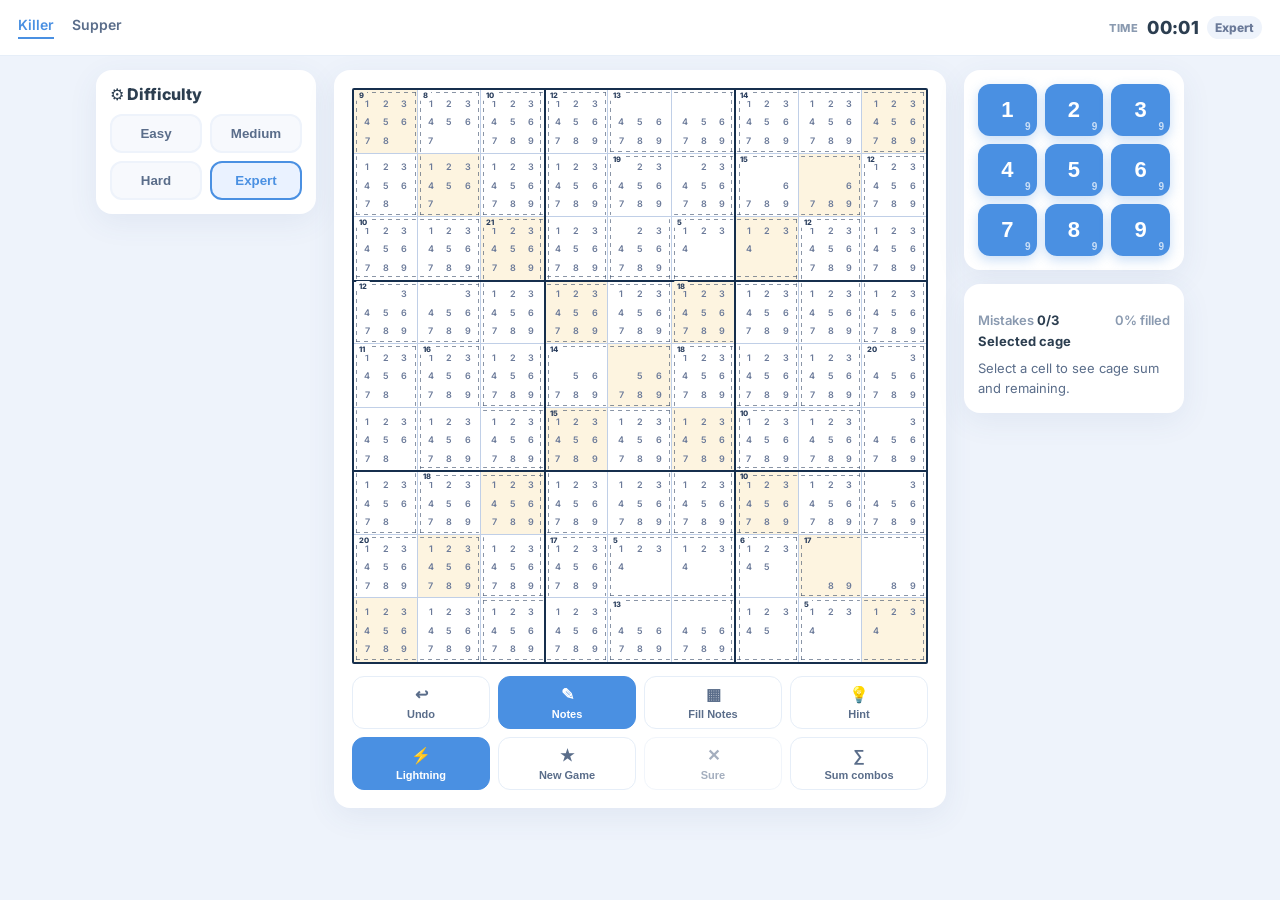
==== commit 459d0c45: "update" ====
--- a/index.html
+++ b/index.html
@@ -6,16 +6,17 @@
 <title>Killer Sudoku — sudoku.com Clone</title>
 <link href="https://fonts.googleapis.com/css2?family=Nunito:wght@600;700;800&family=Inter:wght@500;600;700&display=swap" rel="stylesheet">
 
-  <script type="module" crossorigin>(function(){let e=document.createElement(`link`).relList;if(e&&e.supports&&e.supports(`modulepreload`))return;for(let e of document.querySelectorAll(`link[rel="modulepreload"]`))n(e);new MutationObserver(e=>{for(let t of e)if(t.type===`childList`)for(let e of t.addedNodes)e.tagName===`LINK`&&e.rel===`modulepreload`&&n(e)}).observe(document,{childList:!0,subtree:!0});function t(e){let t={};return e.integrity&&(t.integrity=e.integrity),e.referrerPolicy&&(t.referrerPolicy=e.referrerPolicy),t.credentials=e.crossOrigin===`use-credentials`?`include`:e.crossOrigin===`anonymous`?`omit`:`same-origin`,t}function n(e){if(e.ep)return;e.ep=!0;let n=t(e);fetch(e.href,n)}})();var e={easy:{avg:3.8,max:5,min:1,label:`Easy`},medium:{avg:3,max:4,min:1,label:`Medium`},hard:{avg:2.4,max:4,min:1,label:`Hard`},expert:{avg:3,max:5,min:2,label:`Expert`}},t={2:{3:[[1,2]],4:[[1,3]],5:[[1,4],[2,3]],6:[[1,5],[2,4]],7:[[1,6],[2,5],[3,4]],8:[[1,7],[2,6],[3,5]],9:[[1,8],[2,7],[3,6],[4,5]],10:[[1,9],[2,8],[3,7],[4,6]],11:[[2,9],[3,8],[4,7],[5,6]],12:[[3,9],[4,8],[5,7]],13:[[4,9],[5,8],[6,7]],14:[[5,9],[6,8]],15:[[6,9],[7,8]],16:[[7,9]],17:[[8,9]]},3:{6:[[1,2,3]],7:[[1,2,4]],8:[[1,2,5],[1,3,4]],9:[[1,2,6],[1,3,5],[2,3,4]],10:[[1,2,7],[1,3,6],[1,4,5],[2,3,5]],11:[[1,2,8],[1,3,7],[1,4,6],[2,3,6],[2,4,5]],12:[[1,2,9],[1,3,8],[1,4,7],[1,5,6],[2,3,7],[2,4,6],[3,4,5]],13:[[1,3,9],[1,4,8],[1,5,7],[2,3,8],[2,4,7],[2,5,6],[3,4,6]],14:[[1,4,9],[1,5,8],[1,6,7],[2,3,9],[2,4,8],[2,5,7],[3,4,7],[3,5,6]],15:[[1,5,9],[1,6,8],[2,4,9],[2,5,8],[2,6,7],[3,4,8],[3,5,7],[4,5,6]],16:[[1,6,9],[1,7,8],[2,5,9],[2,6,8],[3,4,9],[3,5,8],[3,6,7],[4,5,7]],17:[[1,7,9],[2,6,9],[2,7,8],[3,5,9],[3,6,8],[4,5,8],[4,6,7]],18:[[1,8,9],[2,7,9],[3,6,9],[3,7,8],[4,5,9],[4,6,8],[5,6,7]],19:[[2,8,9],[3,7,9],[4,6,9],[4,7,8],[5,6,8]],20:[[3,8,9],[4,7,9],[5,6,9],[5,7,8]],21:[[4,8,9],[5,7,9],[6,7,8]],22:[[5,8,9],[6,7,9]],23:[[6,8,9]],24:[[7,8,9]]},4:{10:[[1,2,3,4]],11:[[1,2,3,5]],12:[[1,2,3,6],[1,2,4,5]],13:[[1,2,3,7],[1,2,4,6],[1,3,4,5]],14:[[1,2,3,8],[1,2,4,7],[1,2,5,6],[1,3,4,6],[2,3,4,5]],15:[[1,2,3,9],[1,2,4,8],[1,2,5,7],[1,3,4,7],[1,3,5,6],[2,3,4,6]],16:[[1,2,4,9],[1,2,5,8],[1,2,6,7],[1,3,4,8],[1,3,5,7],[1,4,5,6],[2,3,4,7],[2,3,5,6]],17:[[1,2,5,9],[1,2,6,8],[1,3,4,9],[1,3,5,8],[1,3,6,7],[1,4,5,7],[2,3,4,8],[2,3,5,7],[2,4,5,6]],18:[[1,2,6,9],[1,2,7,8],[1,3,5,9],[1,3,6,8],[1,4,5,8],[1,4,6,7],[2,3,4,9],[2,3,5,8],[2,3,6,7],[2,4,5,7],[3,4,5,6]],19:[[1,2,7,9],[1,3,6,9],[1,3,7,8],[1,4,5,9],[1,4,6,8],[1,5,6,7],[2,3,5,9],[2,3,6,8],[2,4,5,8],[2,4,6,7],[3,4,5,7]],20:[[1,2,8,9],[1,3,7,9],[1,4,6,9],[1,4,7,8],[1,5,6,8],[2,3,6,9],[2,3,7,8],[2,4,5,9],[2,4,6,8],[2,5,6,7],[3,4,5,8],[3,4,6,7]],21:[[1,3,8,9],[1,4,7,9],[1,5,6,9],[1,5,7,8],[2,3,7,9],[2,4,6,9],[2,4,7,8],[2,5,6,8],[3,4,5,9],[3,4,6,8],[3,5,6,7]],22:[[1,4,8,9],[1,5,7,9],[1,6,7,8],[2,3,8,9],[2,4,7,9],[2,5,6,9],[2,5,7,8],[3,4,6,9],[3,4,7,8],[3,5,6,8],[4,5,6,7]],23:[[1,5,8,9],[1,6,7,9],[2,4,8,9],[2,5,7,9],[2,6,7,8],[3,4,7,9],[3,5,6,9],[3,5,7,8],[4,5,6,8]],24:[[1,6,8,9],[2,5,8,9],[2,6,7,9],[3,4,8,9],[3,5,7,9],[3,6,7,8],[4,5,6,9],[4,5,7,8]],25:[[1,7,8,9],[2,6,8,9],[3,5,8,9],[3,6,7,9],[4,5,7,9],[4,6,7,8]],26:[[2,7,8,9],[3,6,8,9],[4,5,8,9],[4,6,7,9],[5,6,7,8]],27:[[3,7,8,9],[4,6,8,9],[5,6,7,9]],28:[[4,7,8,9],[5,6,8,9]],29:[[5,7,8,9]],30:[[6,7,8,9]]},5:{15:[[1,2,3,4,5]],16:[[1,2,3,4,6]],17:[[1,2,3,4,7],[1,2,3,5,6]],18:[[1,2,3,4,8],[1,2,3,5,7],[1,2,4,5,6]],19:[[1,2,3,4,9],[1,2,3,5,8],[1,2,3,6,7],[1,2,4,5,7],[1,3,4,5,6]],20:[[1,2,3,5,9],[1,2,3,6,8],[1,2,4,5,8],[1,2,4,6,7],[1,3,4,5,7],[2,3,4,5,6]],21:[[1,2,3,6,9],[1,2,3,7,8],[1,2,4,5,9],[1,2,4,6,8],[1,2,5,6,7],[1,3,4,5,8],[1,3,4,6,7],[2,3,4,5,7]],22:[[1,2,3,7,9],[1,2,4,6,9],[1,2,4,7,8],[1,2,5,6,8],[1,3,4,5,9],[1,3,4,6,8],[1,3,5,6,7],[2,3,4,5,8],[2,3,4,6,7]],23:[[1,2,3,8,9],[1,2,4,7,9],[1,2,5,6,9],[1,2,5,7,8],[1,3,4,6,9],[1,3,4,7,8],[1,3,5,6,8],[1,4,5,6,7],[2,3,4,5,9],[2,3,4,6,8],[2,3,5,6,7]],24:[[1,2,4,8,9],[1,2,5,7,9],[1,2,6,7,8],[1,3,4,7,9],[1,3,5,6,9],[1,3,5,7,8],[1,4,5,6,8],[2,3,4,6,9],[2,3,4,7,8],[2,3,5,6,8],[2,4,5,6,7]],25:[[1,2,5,8,9],[1,2,6,7,9],[1,3,4,8,9],[1,3,5,7,9],[1,3,6,7,8],[1,4,5,6,9],[1,4,5,7,8],[2,3,4,7,9],[2,3,5,6,9],[2,3,5,7,8],[2,4,5,6,8],[3,4,5,6,7]],26:[[1,2,6,8,9],[1,3,5,8,9],[1,3,6,7,9],[1,4,5,7,9],[1,4,6,7,8],[2,3,4,8,9],[2,3,5,7,9],[2,3,6,7,8],[2,4,5,6,9],[2,4,5,7,8],[3,4,5,6,8]],27:[[1,2,7,8,9],[1,3,6,8,9],[1,4,5,8,9],[1,4,6,7,9],[1,5,6,7,8],[2,3,5,8,9],[2,3,6,7,9],[2,4,5,7,9],[2,4,6,7,8],[3,4,5,6,9],[3,4,5,7,8]],28:[[1,3,7,8,9],[1,4,6,8,9],[1,5,6,7,9],[2,3,6,8,9],[2,4,5,8,9],[2,4,6,7,9],[2,5,6,7,8],[3,4,5,7,9],[3,4,6,7,8]],29:[[1,4,7,8,9],[1,5,6,8,9],[2,3,7,8,9],[2,4,6,8,9],[2,5,6,7,9],[3,4,5,8,9],[3,4,6,7,9],[3,5,6,7,8]],30:[[1,5,7,8,9],[2,4,7,8,9],[2,5,6,8,9],[3,4,6,8,9],[3,5,6,7,9],[4,5,6,7,8]],31:[[1,6,7,8,9],[2,5,7,8,9],[3,4,7,8,9],[3,5,6,8,9],[4,5,6,7,9]],32:[[2,6,7,8,9],[3,5,7,8,9],[4,5,6,8,9]],33:[[3,6,7,8,9],[4,5,7,8,9]],34:[[4,6,7,8,9]],35:[[5,6,7,8,9]]}},n={};for(let e of Object.keys(t))n[e]=new Set(Object.keys(t[e]).map(Number));n[1]=new Set([1,2,3,4,5,6,7,8,9]);var r=`expert`,i,a,o,s,c,l,u,d=null,f=!0,p=!0,m=!0,h=null,g=0;function _(){let e=document.getElementById(`lightningSwitch`);e&&e.classList.toggle(`active`,m),document.querySelectorAll(`.num`).forEach(e=>{let t=parseInt(e.dataset.n,10);e.classList.toggle(`lightning-active`,!!m&&h===t)})}function v(e){return m?(h=h===e?null:e,_(),U(),W(),T(),!0):!1}var y=0,b=null,x=!1,S=!1,C=[],w=`killer-sudoku-save-v1`;function T(){try{if(!i||!a||!c)return;localStorage.setItem(w,JSON.stringify({v:1,savedAt:Date.now(),difficulty:r,solution:i,cages:a,board:c,notes:l.map(e=>e.map(e=>[...e])),given:u,selected:d,isNoteMode:f,autoCheck:p,lightningMode:m,lightningDigit:h,mistakes:g,timerSec:y,gameOver:S}))}catch{}}function ee(){try{let t=localStorage.getItem(w);if(!t)return null;let n=JSON.parse(t);return!n||n.v!==1||!Array.isArray(n.solution)||n.solution.length!==9||!Array.isArray(n.cages)||!n.cages.length||!Array.isArray(n.board)||n.board.length!==9||!Array.isArray(n.notes)||n.notes.length!==9||!e[n.difficulty]?null:(r=n.difficulty,i=n.solution,a=n.cages,c=n.board,l=n.notes.map(e=>e.map(e=>new Set(e))),u=n.given,d=n.selected,f=!!n.isNoteMode,p=n.autoCheck!==!1,m=n.lightningMode!==!1,h=n.lightningDigit,g=n.mistakes||0,y=n.timerSec||0,S=!!n.gameOver,C=[],k(),!0)}catch{return null}}function te(){try{localStorage.removeItem(w)}catch{}}function E(){document.querySelectorAll(`.diff-btn`).forEach(e=>e.classList.toggle(`active`,e.dataset.diff===r)),document.getElementById(`difficultyPill`).textContent=e[r].label,document.getElementById(`mistakes`).textContent=`${g}/3`,j(),B(),_(),x=!1,document.getElementById(`pauseOverlay`).style.display=`none`,P(),N(),U(),S&&g>=3&&A(),L()}function D(e){for(let t=e.length-1;t>0;t--){let n=Math.floor(Math.random()*(t+1));[e[t],e[n]]=[e[n],e[t]]}return e}function ne(){let e=Array(9).fill(0).map(()=>Array(9).fill(0));function t(t,n,r){for(let i=0;i<9;i++)if(e[t][i]===r||e[i][n]===r)return!1;if(t===n){for(let n=0;n<9;n++)if(n!==t&&e[n][n]===r)return!1}if(t+n===8)for(let i=0;i<9;i++){let a=i,o=8-i;if((a!==t||o!==n)&&e[a][o]===r)return!1}let i=Math.floor(t/3)*3,a=Math.floor(n/3)*3;for(let t=i;t<i+3;t++)for(let n=a;n<a+3;n++)if(e[t][n]===r)return!1;return!0}function n(r){if(r===81)return!0;let i=Math.floor(r/9),a=r%9;if(e[i][a]!==0)return n(r+1);let o=D([1,2,3,4,5,6,7,8,9].slice());for(let s of o)if(t(i,a,s)){if(e[i][a]=s,n(r+1))return!0;e[i][a]=0}return!1}for(let t=0;t<20;t++){for(let t=0;t<9;t++)for(let n=0;n<9;n++)e[t][n]=0;let t=D([1,2,3,4,5,6,7,8,9].slice());for(let n=0;n<9;n++)e[n][n]=t[n];if(n(0))return e}for(let t=0;t<9;t++)for(let n=0;n<9;n++)e[t][n]=0;return n(0),e}function O(t,r){let i=e[r],a=Array(9).fill(0).map(()=>Array(9).fill(!1)),o=[],s=[[1,0],[-1,0],[0,1],[0,-1]],c=i.min||1,l=0,u=[];for(let e=0;e<9;e++)for(let t=0;t<9;t++)u.push([e,t]);D(u);function d(e){let n=new Set;for(let[r,i]of e){let e=t[r][i];if(n.has(e))return!0;n.add(e)}return!1}function f(e,t){let r=n[e];return!r||r.has(t)}for(let[e,n]of u){if(a[e][n])continue;let u,d=null,f=!1;if(r===`expert`){if(l===0)u=5;else{let e=Math.random();u=e<.6?2:e<.89?3:e<.99?4:5}u===2&&(f=Math.random()<.9,d=f?Math.random()<.95:Math.random()<.5)}else u=Math.max(c,Math.min(i.max,Math.round(i.avg+(Math.random()*2-1)*1.2))),c===1&&Math.random()<.08&&(u=1);let p=[[e,n]],m=new Set([t[e][n]]);a[e][n]=!0;let h=[[e,n]];for(;p.length<u;){let r=[];for(let[e,n]of h)for(let[i,o]of s){let s=e+i,c=n+o;s>=0&&s<9&&c>=0&&c<9&&!a[s][c]&&!m.has(t[s][c])&&r.push([s,c])}if(!r.length)break;D(r);let i=r[0];if(u===2&&p.length===1){let a=f?r.filter(([r,i])=>t[e][n]+t[r][i]<=6):r,o=a.length?a:r;if(d!==null){let r=t[e][n]%2,a=o.filter(([e,n])=>t[e][n]%2===r===d);i=(a.length?a:o)[0]}else i=o[0]}if(a[i[0]][i[1]]=!0,p.push(i),m.add(t[i[0]][i[1]]),h.push(i),p.length>=7)break}let g=0;for(let[e,n]of p)g+=t[e][n];o.push({id:String(l++),cells:p,sum:g})}if(c>1){let e=0;for(;e<o.length;){if(o[e].cells.length>=c){e++;continue}let[n,r]=o[e].cells[0],a=new Set;for(let[t,i]of s){let s=n+t,c=r+i;if(s<0||s>=9||c<0||c>=9)continue;let l=o.findIndex((t,n)=>n!==e&&t.cells.some(([e,t])=>e===s&&t===c));l!==-1&&a.add(l)}let l=-1,u=1/0;for(let n of a){let r=[...o[n].cells,...o[e].cells];if(d(r))continue;let a=r.length;if(!f(a,r.reduce((e,[n,r])=>e+t[n][r],0)))continue;let s=r.length,c=s>i.max?100+s:s;c<u&&(u=c,l=n)}if(l===-1){for(let t of a){let n=[...o[t].cells,...o[e].cells];if(d(n))continue;let r=n.length,a=r>i.max?100+r:r;a<u&&(u=a,l=t)}if(l===-1){for(let t of a){let n=o[t].cells.length+o[e].cells.length,r=n>i.max?100+n:n;r<u&&(u=r,l=t)}if(l===-1){e++;continue}}}o[l].cells.push(...o[e].cells);let p=0;for(let[e,n]of o[l].cells)p+=t[e][n];o[l].sum=p,o.splice(e,1)}}function p(e){let t=0,n=0;for(let n=1;n<=e;n++)t+=n;for(let t=0;t<e;t++)n+=9-t;return[t,n]}let m=o.some(e=>{if(d(e.cells)||!f(e.cells.length,e.sum))return!0;let[t,n]=p(e.cells.length);return e.sum<t||e.sum>n});if(r===`expert`){let e=new Set(o.map(e=>e.cells.length));if(![2,3,4,5].every(t=>e.has(t)))return O(t,r)}return m?O(t,r):o}function k(){o=Array(9).fill(0).map(()=>Array(9).fill(-1)),s={},a.forEach((e,t)=>{s[t]=e.sum,e.cells.forEach(([e,n])=>o[e][n]=t)})}function A(){S=!0,clearInterval(b),x=!0;let e=document.getElementById(`gameOverOverlay`);e&&(e.style.display=`grid`)}function j(){S=!1,x=!1;let e=document.getElementById(`gameOverOverlay`);e&&(e.style.display=`none`)}function M(t){t&&(r=t),document.querySelectorAll(`.diff-btn`).forEach(e=>e.classList.toggle(`active`,e.dataset.diff===r)),document.getElementById(`difficultyPill`).textContent=e[r].label,i=ne(),a=O(i,r),k(),c=Array(9).fill(0).map(()=>Array(9).fill(0)),l=Array(9).fill(0).map(()=>Array(9).fill(0).map(()=>new Set)),u=Array(9).fill(0).map(()=>Array(9).fill(!1)),d=null,g=0,f=!0,h=null,C=[],j(),document.getElementById(`mistakes`).textContent=`0/3`,B(),_();for(let e=0;e<9;e++)for(let t=0;t<9;t++){if(c[e][t]!==0||u[e][t]){l[e][t].clear();continue}let n=V(e,t);l[e][t]=new Set(n)}re(),N(),U(),T()}function N(){clearInterval(b),b=setInterval(()=>{x||(y++,P())},1e3)}function re(){y=0,x=!1,document.getElementById(`pauseOverlay`).style.display=`none`;let e=document.getElementById(`pauseBtn`);e&&(e.textContent=`⏸`),P()}function P(){let e=String(Math.floor(y/60)).padStart(2,`0`),t=String(y%60).padStart(2,`0`);document.getElementById(`timer`).textContent=`${e}:${t}`}function ie(){if(S)return;x=!x,document.getElementById(`pauseOverlay`).style.display=x?`grid`:`none`;let e=document.getElementById(`pauseBtn`);e&&(e.textContent=x?`▶`:`⏸`)}function F(){C.push({board:c.map(e=>e.slice()),notes:l.map(e=>e.map(e=>new Set(e))),mistakes:g}),C.length>100&&C.shift()}function ae(){if(!C.length)return;let e=C.pop();c=e.board,l=e.notes,g=e.mistakes,document.getElementById(`mistakes`).textContent=`${g}/3`,S&&g<3&&(j(),N()),U(),T()}function oe(){let e=Array(9).fill(0).map(()=>Array(9).fill(!1));for(let t=0;t<9;t++)for(let n=0;n<9;n++)if(c[t][n]){let r=c[t][n];for(let i=0;i<9;i++)i!==n&&c[t][i]===r&&(e[t][n]=e[t][i]=!0),i!==t&&c[i][n]===r&&(e[t][n]=e[i][n]=!0);let i=Math.floor(t/3)*3,a=Math.floor(n/3)*3;for(let o=i;o<i+3;o++)for(let i=a;i<a+3;i++)(o!==t||i!==n)&&c[o][i]===r&&(e[t][n]=!0,e[o][i]=!0);if(t===n)for(let i=0;i<9;i++)i!==t&&c[i][i]===r&&(e[t][n]=!0,e[i][i]=!0);if(t+n===8)for(let i=0;i<9;i++){let a=i,o=8-i;(a!==t||o!==n)&&c[a][o]===r&&(e[t][n]=!0,e[a][o]=!0)}}if(a.forEach(t=>{let n={},r=0,i=0;t.cells.forEach(([a,o])=>{let s=c[a][o];s&&(r+=s,i++,n[s]&&t.cells.forEach(([t,n])=>{c[t][n]===s&&(e[t][n]=!0)}),n[s]=!0)}),i===t.cells.length&&r!==t.sum&&t.cells.forEach(([t,n])=>e[t][n]=!0),i<t.cells.length&&r>=t.sum&&t.cells.forEach(([t,n])=>{c[t][n]&&(e[t][n]=!0)}),r>t.sum&&t.cells.forEach(([t,n])=>e[t][n]=!0)}),i)for(let t=0;t<9;t++)for(let n=0;n<9;n++)c[t][n]&&i[t][n]&&c[t][n]!==i[t][n]&&(e[t][n]=!0);return e}function I(e,t){d=[e,t],U(),L()}function L(){let e=document.getElementById(`cageDetail`);if(!d){e.textContent=`Select a cell to see cage sum and remaining.`;return}let[t,n]=d,r=o[t][n],i=a[r],s=0,l=0;i.cells.forEach(([e,t])=>{c[e][t]&&(s+=c[e][t],l++)});let u=i.sum-s,f=i.cells.length-l;e.innerHTML=`<b>Cage #${r+1}</b> — sum <b>${i.sum}</b> • ${i.cells.length} cells<br>
+  <script type="module" crossorigin>(function(){let e=document.createElement(`link`).relList;if(e&&e.supports&&e.supports(`modulepreload`))return;for(let e of document.querySelectorAll(`link[rel="modulepreload"]`))n(e);new MutationObserver(e=>{for(let t of e)if(t.type===`childList`)for(let e of t.addedNodes)e.tagName===`LINK`&&e.rel===`modulepreload`&&n(e)}).observe(document,{childList:!0,subtree:!0});function t(e){let t={};return e.integrity&&(t.integrity=e.integrity),e.referrerPolicy&&(t.referrerPolicy=e.referrerPolicy),t.credentials=e.crossOrigin===`use-credentials`?`include`:e.crossOrigin===`anonymous`?`omit`:`same-origin`,t}function n(e){if(e.ep)return;e.ep=!0;let n=t(e);fetch(e.href,n)}})();var e={easy:{avg:3.8,max:5,min:1,label:`Easy`},medium:{avg:3,max:4,min:1,label:`Medium`},hard:{avg:2.4,max:4,min:1,label:`Hard`},expert:{avg:3,max:5,min:2,label:`Expert`}},t={2:{3:[[1,2]],4:[[1,3]],5:[[1,4],[2,3]],6:[[1,5],[2,4]],7:[[1,6],[2,5],[3,4]],8:[[1,7],[2,6],[3,5]],9:[[1,8],[2,7],[3,6],[4,5]],10:[[1,9],[2,8],[3,7],[4,6]],11:[[2,9],[3,8],[4,7],[5,6]],12:[[3,9],[4,8],[5,7]],13:[[4,9],[5,8],[6,7]],14:[[5,9],[6,8]],15:[[6,9],[7,8]],16:[[7,9]],17:[[8,9]]},3:{6:[[1,2,3]],7:[[1,2,4]],8:[[1,2,5],[1,3,4]],9:[[1,2,6],[1,3,5],[2,3,4]],10:[[1,2,7],[1,3,6],[1,4,5],[2,3,5]],11:[[1,2,8],[1,3,7],[1,4,6],[2,3,6],[2,4,5]],12:[[1,2,9],[1,3,8],[1,4,7],[1,5,6],[2,3,7],[2,4,6],[3,4,5]],13:[[1,3,9],[1,4,8],[1,5,7],[2,3,8],[2,4,7],[2,5,6],[3,4,6]],14:[[1,4,9],[1,5,8],[1,6,7],[2,3,9],[2,4,8],[2,5,7],[3,4,7],[3,5,6]],15:[[1,5,9],[1,6,8],[2,4,9],[2,5,8],[2,6,7],[3,4,8],[3,5,7],[4,5,6]],16:[[1,6,9],[1,7,8],[2,5,9],[2,6,8],[3,4,9],[3,5,8],[3,6,7],[4,5,7]],17:[[1,7,9],[2,6,9],[2,7,8],[3,5,9],[3,6,8],[4,5,8],[4,6,7]],18:[[1,8,9],[2,7,9],[3,6,9],[3,7,8],[4,5,9],[4,6,8],[5,6,7]],19:[[2,8,9],[3,7,9],[4,6,9],[4,7,8],[5,6,8]],20:[[3,8,9],[4,7,9],[5,6,9],[5,7,8]],21:[[4,8,9],[5,7,9],[6,7,8]],22:[[5,8,9],[6,7,9]],23:[[6,8,9]],24:[[7,8,9]]},4:{10:[[1,2,3,4]],11:[[1,2,3,5]],12:[[1,2,3,6],[1,2,4,5]],13:[[1,2,3,7],[1,2,4,6],[1,3,4,5]],14:[[1,2,3,8],[1,2,4,7],[1,2,5,6],[1,3,4,6],[2,3,4,5]],15:[[1,2,3,9],[1,2,4,8],[1,2,5,7],[1,3,4,7],[1,3,5,6],[2,3,4,6]],16:[[1,2,4,9],[1,2,5,8],[1,2,6,7],[1,3,4,8],[1,3,5,7],[1,4,5,6],[2,3,4,7],[2,3,5,6]],17:[[1,2,5,9],[1,2,6,8],[1,3,4,9],[1,3,5,8],[1,3,6,7],[1,4,5,7],[2,3,4,8],[2,3,5,7],[2,4,5,6]],18:[[1,2,6,9],[1,2,7,8],[1,3,5,9],[1,3,6,8],[1,4,5,8],[1,4,6,7],[2,3,4,9],[2,3,5,8],[2,3,6,7],[2,4,5,7],[3,4,5,6]],19:[[1,2,7,9],[1,3,6,9],[1,3,7,8],[1,4,5,9],[1,4,6,8],[1,5,6,7],[2,3,5,9],[2,3,6,8],[2,4,5,8],[2,4,6,7],[3,4,5,7]],20:[[1,2,8,9],[1,3,7,9],[1,4,6,9],[1,4,7,8],[1,5,6,8],[2,3,6,9],[2,3,7,8],[2,4,5,9],[2,4,6,8],[2,5,6,7],[3,4,5,8],[3,4,6,7]],21:[[1,3,8,9],[1,4,7,9],[1,5,6,9],[1,5,7,8],[2,3,7,9],[2,4,6,9],[2,4,7,8],[2,5,6,8],[3,4,5,9],[3,4,6,8],[3,5,6,7]],22:[[1,4,8,9],[1,5,7,9],[1,6,7,8],[2,3,8,9],[2,4,7,9],[2,5,6,9],[2,5,7,8],[3,4,6,9],[3,4,7,8],[3,5,6,8],[4,5,6,7]],23:[[1,5,8,9],[1,6,7,9],[2,4,8,9],[2,5,7,9],[2,6,7,8],[3,4,7,9],[3,5,6,9],[3,5,7,8],[4,5,6,8]],24:[[1,6,8,9],[2,5,8,9],[2,6,7,9],[3,4,8,9],[3,5,7,9],[3,6,7,8],[4,5,6,9],[4,5,7,8]],25:[[1,7,8,9],[2,6,8,9],[3,5,8,9],[3,6,7,9],[4,5,7,9],[4,6,7,8]],26:[[2,7,8,9],[3,6,8,9],[4,5,8,9],[4,6,7,9],[5,6,7,8]],27:[[3,7,8,9],[4,6,8,9],[5,6,7,9]],28:[[4,7,8,9],[5,6,8,9]],29:[[5,7,8,9]],30:[[6,7,8,9]]},5:{15:[[1,2,3,4,5]],16:[[1,2,3,4,6]],17:[[1,2,3,4,7],[1,2,3,5,6]],18:[[1,2,3,4,8],[1,2,3,5,7],[1,2,4,5,6]],19:[[1,2,3,4,9],[1,2,3,5,8],[1,2,3,6,7],[1,2,4,5,7],[1,3,4,5,6]],20:[[1,2,3,5,9],[1,2,3,6,8],[1,2,4,5,8],[1,2,4,6,7],[1,3,4,5,7],[2,3,4,5,6]],21:[[1,2,3,6,9],[1,2,3,7,8],[1,2,4,5,9],[1,2,4,6,8],[1,2,5,6,7],[1,3,4,5,8],[1,3,4,6,7],[2,3,4,5,7]],22:[[1,2,3,7,9],[1,2,4,6,9],[1,2,4,7,8],[1,2,5,6,8],[1,3,4,5,9],[1,3,4,6,8],[1,3,5,6,7],[2,3,4,5,8],[2,3,4,6,7]],23:[[1,2,3,8,9],[1,2,4,7,9],[1,2,5,6,9],[1,2,5,7,8],[1,3,4,6,9],[1,3,4,7,8],[1,3,5,6,8],[1,4,5,6,7],[2,3,4,5,9],[2,3,4,6,8],[2,3,5,6,7]],24:[[1,2,4,8,9],[1,2,5,7,9],[1,2,6,7,8],[1,3,4,7,9],[1,3,5,6,9],[1,3,5,7,8],[1,4,5,6,8],[2,3,4,6,9],[2,3,4,7,8],[2,3,5,6,8],[2,4,5,6,7]],25:[[1,2,5,8,9],[1,2,6,7,9],[1,3,4,8,9],[1,3,5,7,9],[1,3,6,7,8],[1,4,5,6,9],[1,4,5,7,8],[2,3,4,7,9],[2,3,5,6,9],[2,3,5,7,8],[2,4,5,6,8],[3,4,5,6,7]],26:[[1,2,6,8,9],[1,3,5,8,9],[1,3,6,7,9],[1,4,5,7,9],[1,4,6,7,8],[2,3,4,8,9],[2,3,5,7,9],[2,3,6,7,8],[2,4,5,6,9],[2,4,5,7,8],[3,4,5,6,8]],27:[[1,2,7,8,9],[1,3,6,8,9],[1,4,5,8,9],[1,4,6,7,9],[1,5,6,7,8],[2,3,5,8,9],[2,3,6,7,9],[2,4,5,7,9],[2,4,6,7,8],[3,4,5,6,9],[3,4,5,7,8]],28:[[1,3,7,8,9],[1,4,6,8,9],[1,5,6,7,9],[2,3,6,8,9],[2,4,5,8,9],[2,4,6,7,9],[2,5,6,7,8],[3,4,5,7,9],[3,4,6,7,8]],29:[[1,4,7,8,9],[1,5,6,8,9],[2,3,7,8,9],[2,4,6,8,9],[2,5,6,7,9],[3,4,5,8,9],[3,4,6,7,9],[3,5,6,7,8]],30:[[1,5,7,8,9],[2,4,7,8,9],[2,5,6,8,9],[3,4,6,8,9],[3,5,6,7,9],[4,5,6,7,8]],31:[[1,6,7,8,9],[2,5,7,8,9],[3,4,7,8,9],[3,5,6,8,9],[4,5,6,7,9]],32:[[2,6,7,8,9],[3,5,7,8,9],[4,5,6,8,9]],33:[[3,6,7,8,9],[4,5,7,8,9]],34:[[4,6,7,8,9]],35:[[5,6,7,8,9]]}},n={};for(let e of Object.keys(t))n[e]=new Set(Object.keys(t[e]).map(Number));n[1]=new Set([1,2,3,4,5,6,7,8,9]);var r=`expert`,i,a,o,s,c,l,u,d=null,f=!0,p=!0,m=!0,h=null,g=0,_=0;function v(){let e=document.getElementById(`lightningSwitch`);e&&e.classList.toggle(`active`,m),document.querySelectorAll(`.num`).forEach(e=>{let t=parseInt(e.dataset.n,10);e.classList.toggle(`lightning-active`,!!m&&h===t)})}function y(e){return m?(h=h===e?null:e,v(),U(),W(),E(),!0):!1}var b=0,x=null,S=!1,C=!1,w=[],T=`killer-sudoku-save-v1`;function E(){try{if(!i||!a||!c)return;localStorage.setItem(T,JSON.stringify({v:1,savedAt:Date.now(),difficulty:r,solution:i,cages:a,board:c,notes:l.map(e=>e.map(e=>[...e])),given:u,selected:d,isNoteMode:f,autoCheck:p,lightningMode:m,lightningDigit:h,mistakes:g,timerSec:b,gameOver:C}))}catch{}}function ee(){try{let t=localStorage.getItem(T);if(!t)return null;let n=JSON.parse(t);return!n||n.v!==1||!Array.isArray(n.solution)||n.solution.length!==9||!Array.isArray(n.cages)||!n.cages.length||!Array.isArray(n.board)||n.board.length!==9||!Array.isArray(n.notes)||n.notes.length!==9||!e[n.difficulty]?null:(r=n.difficulty,i=n.solution,a=n.cages,c=n.board,l=n.notes.map(e=>e.map(e=>new Set(e))),u=n.given,d=n.selected,f=!!n.isNoteMode,p=n.autoCheck!==!1,m=n.lightningMode!==!1,h=n.lightningDigit,g=n.mistakes||0,b=n.timerSec||0,C=!!n.gameOver,w=[],k(),!0)}catch{return null}}function te(){try{localStorage.removeItem(T)}catch{}}function ne(){document.querySelectorAll(`.diff-btn`).forEach(e=>e.classList.toggle(`active`,e.dataset.diff===r)),document.getElementById(`difficultyPill`).textContent=e[r].label,document.getElementById(`mistakes`).textContent=`${g}/3`,j(),V(),v(),S=!1,window.APP_GAME_ID=++_,document.getElementById(`pauseOverlay`).style.display=`none`,P(),N(),U(),C&&g>=3&&A(),R()}function D(e){for(let t=e.length-1;t>0;t--){let n=Math.floor(Math.random()*(t+1));[e[t],e[n]]=[e[n],e[t]]}return e}function re(){let e=Array(9).fill(0).map(()=>Array(9).fill(0));function t(t,n,r){for(let i=0;i<9;i++)if(e[t][i]===r||e[i][n]===r)return!1;if(t===n){for(let n=0;n<9;n++)if(n!==t&&e[n][n]===r)return!1}if(t+n===8)for(let i=0;i<9;i++){let a=i,o=8-i;if((a!==t||o!==n)&&e[a][o]===r)return!1}let i=Math.floor(t/3)*3,a=Math.floor(n/3)*3;for(let t=i;t<i+3;t++)for(let n=a;n<a+3;n++)if(e[t][n]===r)return!1;return!0}function n(r){if(r===81)return!0;let i=Math.floor(r/9),a=r%9;if(e[i][a]!==0)return n(r+1);let o=D([1,2,3,4,5,6,7,8,9].slice());for(let s of o)if(t(i,a,s)){if(e[i][a]=s,n(r+1))return!0;e[i][a]=0}return!1}for(let t=0;t<20;t++){for(let t=0;t<9;t++)for(let n=0;n<9;n++)e[t][n]=0;let t=D([1,2,3,4,5,6,7,8,9].slice());for(let n=0;n<9;n++)e[n][n]=t[n];if(n(0))return e}for(let t=0;t<9;t++)for(let n=0;n<9;n++)e[t][n]=0;return n(0),e}function O(t,r){let i=e[r],a=Array(9).fill(0).map(()=>Array(9).fill(!1)),o=[],s=[[1,0],[-1,0],[0,1],[0,-1]],c=i.min||1,l=0,u=[];for(let e=0;e<9;e++)for(let t=0;t<9;t++)u.push([e,t]);D(u);function d(e){let n=new Set;for(let[r,i]of e){let e=t[r][i];if(n.has(e))return!0;n.add(e)}return!1}function f(e,t){let r=n[e];return!r||r.has(t)}for(let[e,n]of u){if(a[e][n])continue;let u,d=null,f=!1;if(r===`expert`){if(l===0)u=5;else{let e=Math.random();u=e<.6?2:e<.89?3:e<.99?4:5}u===2&&(f=Math.random()<.9,d=f?Math.random()<.95:Math.random()<.5)}else u=Math.max(c,Math.min(i.max,Math.round(i.avg+(Math.random()*2-1)*1.2))),c===1&&Math.random()<.08&&(u=1);let p=[[e,n]],m=new Set([t[e][n]]);a[e][n]=!0;let h=[[e,n]];for(;p.length<u;){let r=[];for(let[e,n]of h)for(let[i,o]of s){let s=e+i,c=n+o;s>=0&&s<9&&c>=0&&c<9&&!a[s][c]&&!m.has(t[s][c])&&r.push([s,c])}if(!r.length)break;D(r);let i=r[0];if(u===2&&p.length===1){let a=f?r.filter(([r,i])=>t[e][n]+t[r][i]<=6):r,o=a.length?a:r;if(d!==null){let r=t[e][n]%2,a=o.filter(([e,n])=>t[e][n]%2===r===d);i=(a.length?a:o)[0]}else i=o[0]}if(a[i[0]][i[1]]=!0,p.push(i),m.add(t[i[0]][i[1]]),h.push(i),p.length>=7)break}let g=0;for(let[e,n]of p)g+=t[e][n];o.push({id:String(l++),cells:p,sum:g})}if(c>1){let e=0;for(;e<o.length;){if(o[e].cells.length>=c){e++;continue}let[n,r]=o[e].cells[0],a=new Set;for(let[t,i]of s){let s=n+t,c=r+i;if(s<0||s>=9||c<0||c>=9)continue;let l=o.findIndex((t,n)=>n!==e&&t.cells.some(([e,t])=>e===s&&t===c));l!==-1&&a.add(l)}let l=-1,u=1/0;for(let n of a){let r=[...o[n].cells,...o[e].cells];if(d(r))continue;let a=r.length;if(!f(a,r.reduce((e,[n,r])=>e+t[n][r],0)))continue;let s=r.length,c=s>i.max?100+s:s;c<u&&(u=c,l=n)}if(l===-1){for(let t of a){let n=[...o[t].cells,...o[e].cells];if(d(n))continue;let r=n.length,a=r>i.max?100+r:r;a<u&&(u=a,l=t)}if(l===-1){for(let t of a){let n=o[t].cells.length+o[e].cells.length,r=n>i.max?100+n:n;r<u&&(u=r,l=t)}if(l===-1){e++;continue}}}o[l].cells.push(...o[e].cells);let p=0;for(let[e,n]of o[l].cells)p+=t[e][n];o[l].sum=p,o.splice(e,1)}}function p(e){let t=0,n=0;for(let n=1;n<=e;n++)t+=n;for(let t=0;t<e;t++)n+=9-t;return[t,n]}let m=o.some(e=>{if(d(e.cells)||!f(e.cells.length,e.sum))return!0;let[t,n]=p(e.cells.length);return e.sum<t||e.sum>n});if(r===`expert`){let e=new Set(o.map(e=>e.cells.length));if(![2,3,4,5].every(t=>e.has(t)))return O(t,r)}return m?O(t,r):o}function k(){o=Array(9).fill(0).map(()=>Array(9).fill(-1)),s={},a.forEach((e,t)=>{s[t]=e.sum,e.cells.forEach(([e,n])=>o[e][n]=t)})}function A(){C=!0,clearInterval(x),S=!0;let e=document.getElementById(`gameOverOverlay`);e&&(e.style.display=`grid`)}function j(){C=!1,S=!1;let e=document.getElementById(`gameOverOverlay`);e&&(e.style.display=`none`)}function M(t){t&&(r=t),document.querySelectorAll(`.diff-btn`).forEach(e=>e.classList.toggle(`active`,e.dataset.diff===r)),document.getElementById(`difficultyPill`).textContent=e[r].label,i=re(),a=O(i,r),k(),c=Array(9).fill(0).map(()=>Array(9).fill(0)),l=Array(9).fill(0).map(()=>Array(9).fill(0).map(()=>new Set)),u=Array(9).fill(0).map(()=>Array(9).fill(!1)),d=null,g=0,f=!0,h=null,w=[],window.APP_GAME_ID=++_,j(),document.getElementById(`mistakes`).textContent=`0/3`,V(),v();for(let e=0;e<9;e++)for(let t=0;t<9;t++){if(c[e][t]!==0||u[e][t]){l[e][t].clear();continue}let n=H(e,t);l[e][t]=new Set(n)}ie(),N(),U(),E()}function N(){clearInterval(x),x=setInterval(()=>{S||(b++,P())},1e3)}function ie(){b=0,S=!1,document.getElementById(`pauseOverlay`).style.display=`none`;let e=document.getElementById(`pauseBtn`);e&&(e.textContent=`⏸`),P()}function P(){let e=String(Math.floor(b/60)).padStart(2,`0`),t=String(b%60).padStart(2,`0`);document.getElementById(`timer`).textContent=`${e}:${t}`}function ae(){if(C)return;S=!S,document.getElementById(`pauseOverlay`).style.display=S?`grid`:`none`;let e=document.getElementById(`pauseBtn`);e&&(e.textContent=S?`▶`:`⏸`)}function F(){w.push({board:c.map(e=>e.slice()),notes:l.map(e=>e.map(e=>new Set(e))),mistakes:g}),w.length>100&&w.shift()}function oe(){if(!w.length)return;let e=w.pop();c=e.board,l=e.notes,g=e.mistakes,document.getElementById(`mistakes`).textContent=`${g}/3`,C&&g<3&&(j(),N()),U(),E()}function I(){let e=Array(9).fill(0).map(()=>Array(9).fill(!1));for(let t=0;t<9;t++)for(let n=0;n<9;n++)if(c[t][n]){let r=c[t][n];for(let i=0;i<9;i++)i!==n&&c[t][i]===r&&(e[t][n]=e[t][i]=!0),i!==t&&c[i][n]===r&&(e[t][n]=e[i][n]=!0);let i=Math.floor(t/3)*3,a=Math.floor(n/3)*3;for(let o=i;o<i+3;o++)for(let i=a;i<a+3;i++)(o!==t||i!==n)&&c[o][i]===r&&(e[t][n]=!0,e[o][i]=!0);if(t===n)for(let i=0;i<9;i++)i!==t&&c[i][i]===r&&(e[t][n]=!0,e[i][i]=!0);if(t+n===8)for(let i=0;i<9;i++){let a=i,o=8-i;(a!==t||o!==n)&&c[a][o]===r&&(e[t][n]=!0,e[a][o]=!0)}}if(a.forEach(t=>{let n={},r=0,i=0;t.cells.forEach(([a,o])=>{let s=c[a][o];s&&(r+=s,i++,n[s]&&t.cells.forEach(([t,n])=>{c[t][n]===s&&(e[t][n]=!0)}),n[s]=!0)}),i===t.cells.length&&r!==t.sum&&t.cells.forEach(([t,n])=>e[t][n]=!0),i<t.cells.length&&r>=t.sum&&t.cells.forEach(([t,n])=>{c[t][n]&&(e[t][n]=!0)}),r>t.sum&&t.cells.forEach(([t,n])=>e[t][n]=!0)}),i)for(let t=0;t<9;t++)for(let n=0;n<9;n++)c[t][n]&&i[t][n]&&c[t][n]!==i[t][n]&&(e[t][n]=!0);return e}function L(e,t){d=[e,t],U(),R()}function R(){let e=document.getElementById(`cageDetail`);if(!d){e.textContent=`Select a cell to see cage sum and remaining.`;return}let[t,n]=d,r=o[t][n],i=a[r],s=0,l=0;i.cells.forEach(([e,t])=>{c[e][t]&&(s+=c[e][t],l++)});let u=i.sum-s,f=i.cells.length-l;e.innerHTML=`<b>Cage #${r+1}</b> — sum <b>${i.sum}</b> • ${i.cells.length} cells<br>
   Filled ${l}/${i.cells.length} • current ${s} • remaining <b>${u}</b> ${f?`• ${f} empty`:`• <span style="color:var(--success)">complete</span>`}<br>
-  <span style="font-size:11px;color:var(--muted)">Cells: ${i.cells.map(([e,t])=>String.fromCharCode(65+t)+(e+1)).join(`, `)}</span>`}function R(e){if(S||!d)return;let[t,n]=d;if(!u[t][n]){if(F(),f){let r=l[t][n];r.has(e)?r.delete(e):r.add(e),c[t][n]&&(c[t][n]=0)}else{if(l[t][n].clear(),c[t][n]===e)c[t][n]=0;else{c[t][n]=e;for(let r=0;r<9;r++)r!==n&&l[t][r].delete(e),r!==t&&l[r][n].delete(e);let r=Math.floor(t/3)*3,i=Math.floor(n/3)*3;for(let a=r;a<r+3;a++)for(let r=i;r<i+3;r++)(a!==t||r!==n)&&l[a][r].delete(e);if(t===n)for(let n=0;n<9;n++)n!==t&&l[n][n].delete(e);if(t+n===8)for(let r=0;r<9;r++){let i=r,a=8-r;(i!==t||a!==n)&&l[i][a].delete(e)}}if(c[t][n]&&c[t][n]!==0&&i[t][n]!==c[t][n]&&p&&(g++,document.getElementById(`mistakes`).textContent=`${g}/3`,g>=3)){U(),T(),A();return}}U(),z()||T()}}function se(){if(S||!d)return;let[e,t]=d;u[e][t]||(F(),c[e][t]=0,l[e][t].clear(),U(),T())}function ce(){if(S)return;let e=[];for(let t=0;t<9;t++)for(let n=0;n<9;n++)c[t][n]===0&&e.push([t,n]);let t=e;if(t.length===0){let e=[];for(let t=0;t<9;t++)for(let n=0;n<9;n++)c[t][n]!==0&&c[t][n]!==i[t][n]&&e.push([t,n]);if(e.length===0)return;t=e}let[n,r]=t[Math.floor(Math.random()*t.length)];d=[n,r],F();let a=i[n][r];c[n][r]=a,l[n][r].clear();for(let e=0;e<9;e++)e!==r&&l[n][e].delete(a),e!==n&&l[e][r].delete(a);let o=Math.floor(n/3)*3,s=Math.floor(r/3)*3;for(let e=o;e<o+3;e++)for(let t=s;t<s+3;t++)(e!==n||t!==r)&&l[e][t].delete(a);if(n===r)for(let e=0;e<9;e++)e!==n&&l[e][e].delete(a);if(n+r===8)for(let e=0;e<9;e++){let t=e,i=8-e;(t!==n||i!==r)&&l[t][i].delete(a)}U(),z()||T();let u=document.querySelector(`[data-r="${n}"][data-c="${r}"]`);u&&(u.classList.add(`hint`),setTimeout(()=>u.classList.remove(`hint`),600)),typeof L==`function`&&L()}function z(){for(let e=0;e<9;e++)for(let t=0;t<9;t++)if(c[e][t]!==i[e][t])return!1;for(let e=0;e<9;e++)for(let t=0;t<9;t++)if(c[e][t]===0)return!1;return clearInterval(b),te(),setTimeout(()=>{alert(`🎉 Killer Sudoku solved in ${document.getElementById(`timer`).textContent}!`)},150),!0}function le(){let e=oe(),t=!1;for(let n=0;n<9;n++)for(let r=0;r<9;r++)e[n][r]&&(t=!0);if(!t&&c.flat().every(e=>e!==0)){if(z(),!z())alert(`No errors found, but puzzle not yet solved — keep going!`);else return}alert(t?`There are mistakes highlighted in red — check cage sums and duplicates.`:`No errors so far — keep going!`),U()}function ue(){if(confirm(`Solve the puzzle? This will fill all cells.`)){for(let e=0;e<9;e++)for(let t=0;t<9;t++)c[e][t]=i[e][t],l[e][t].clear();U(),clearInterval(b)}}function B(){document.getElementById(`notesBtn`).classList.toggle(`active`,f)}function V(e,t){if(c[e][t]!==0)return[];let n=o[e][t],r=a[n],i=new Set,s=new Set,l=new Set,u=new Set,d=new Set,f=new Set;for(let n=0;n<9;n++)c[e][n]&&i.add(c[e][n]),c[n][t]&&s.add(c[n][t]);if(e===t)for(let e=0;e<9;e++)c[e][e]&&d.add(c[e][e]);if(e+t===8)for(let e=0;e<9;e++){let t=c[e][8-e];t&&f.add(t)}let p=Math.floor(e/3)*3,m=Math.floor(t/3)*3;for(let e=p;e<p+3;e++)for(let t=m;t<m+3;t++)c[e][t]&&l.add(c[e][t]);let h=0,g=0;for(let[e,t]of r.cells){let n=c[e][t];n&&(u.add(n),h+=n,g++)}let _=[],v=r.cells.length,y=r.sum,b=v-(g+1);for(let n=1;n<=9;n++){if(i.has(n)||s.has(n)||l.has(n)||u.has(n)||e===t&&d.has(n)||e+t===8&&f.has(n))continue;let r=h+n;if(!(b<0)){if(b===0){if(r!==y)continue}else{if(r>=y)continue;let e=new Set(u);e.add(n);let t=[];for(let n=1;n<=9;n++)e.has(n)||t.push(n);if(t.length<b)continue;t.sort((e,t)=>e-t);let i=0,a=0;for(let e=0;e<b;e++)i+=t[e];for(let e=0;e<b;e++)a+=t[t.length-1-e];if(r+i>y||r+a<y)continue}_.push(n)}}return _}var H=null;function de(){H&&=(clearInterval(H),null)}function fe(){if(S)return;let e=0;if(!c.some(e=>e.some(e=>e===0)))return;F();for(let t=0;t<9;t++)for(let n=0;n<9;n++){if(c[t][n]!==0){l[t][n].clear();continue}if(u[t][n]){l[t][n].clear();continue}let r=V(t,n);l[t][n]=new Set(r),r.length&&e++}U(),T();let t=document.getElementById(`fillNotesBtn`);if(t){let e=t.innerHTML;t.innerHTML=`<i>✓</i> Filled`,t.classList.add(`active`),setTimeout(()=>{t.innerHTML=e,t.classList.remove(`active`)},900)}}function U(){let e=document.getElementById(`grid`);e.innerHTML=``;let t;if(p)t=oe();else if(t=Array(9).fill(0).map(()=>Array(9).fill(!1)),i)for(let e=0;e<9;e++)for(let n=0;n<9;n++)c[e][n]&&i[e][n]&&c[e][n]!==i[e][n]&&(t[e][n]=!0);let n=d?c[d[0]][d[1]]:null,r=m?h:n&&n!==0?n:null,s=new Map;a.forEach((e,t)=>{let n=9,r=9,i=null;e.cells.forEach(([e,t])=>{(e<n||e===n&&t<r)&&(n=e,r=t,i=[e,t])}),s.set(t,i)});for(let n=0;n<9;n++)for(let _=0;_<9;_++){let v=c[n][_],y=document.createElement(`div`);y.className=`cell`,(_===2||_===5)&&y.classList.add(`box-right`),(n===2||n===5)&&y.classList.add(`box-bottom`),y.dataset.r=n,y.dataset.c=_,!m&&d&&d[0]===n&&d[1]===_?y.classList.add(`selected`):r&&v===r&&v!==0&&y.classList.add(`same-value`),t[n][_]&&y.classList.add(`error`),(n===_||n+_===8)&&y.classList.add(`diag`),u[n][_]?y.classList.add(`given`):v&&y.classList.add(`user`),c[n][_]===0&&l[n][_].size===1&&y.classList.add(`sure-note`);let b=o[n][_],x=a[b],C=s.get(b);if(C&&C[0]===n&&C[1]===_){let e=document.createElement(`div`);e.className=`cage-sum`,e.textContent=x.sum,y.appendChild(e),y.classList.add(`cage-has-sum`)}if(v)y.appendChild(document.createTextNode(v));else if(l[n][_].size){let e=document.createElement(`div`);e.className=`notes`;for(let t=1;t<=9;t++){let i=document.createElement(`span`),a=l[n][_].has(t);i.textContent=a?t:``,r&&a&&t===r&&i.classList.add(`note-hl`),e.appendChild(i)}y.appendChild(e)}let w=n===0||o[n-1][_]!==b,ee=n===8||o[n+1][_]!==b,te=_===0||o[n][_-1]!==b,E=_===8||o[n][_+1]!==b,D=n===3||n===6,ne=n===2||n===5,O=_===3||_===6,k=_===2||_===5;if(w){let e=document.createElement(`div`);e.className=`cage-dash top`+(D?` on-bold`:``),y.appendChild(e)}if(ee){let e=document.createElement(`div`);e.className=`cage-dash bottom`+(ne?` on-bold`:``),y.appendChild(e)}if(te){let e=document.createElement(`div`);e.className=`cage-dash left`+(O?` on-bold`:``),y.appendChild(e)}if(E){let e=document.createElement(`div`);e.className=`cage-dash right`+(k?` on-bold`:``),y.appendChild(e)}y.addEventListener(`click`,()=>{if(!S){if(m&&h){if(u[n][_]){I(n,_);return}if(f&&c[n][_]!==0){I(n,_);return}if(F(),f){if(c[n][_]!==0){I(n,_);return}let e=l[n][_];e.has(h)?e.delete(h):e.add(h)}else if(c[n][_]===h)c[n][_]=0;else{l[n][_].clear(),c[n][_]=h;for(let e=0;e<9;e++)e!==_&&l[n][e].delete(h),e!==n&&l[e][_].delete(h);let e=Math.floor(n/3)*3,t=Math.floor(_/3)*3;for(let r=e;r<e+3;r++)for(let e=t;e<t+3;e++)(r!==n||e!==_)&&l[r][e].delete(h);if(n===_)for(let e=0;e<9;e++)e!==n&&l[e][e].delete(h);if(n+_===8)for(let e=0;e<9;e++){let t=e,r=8-e;(t!==n||r!==_)&&l[t][r].delete(h)}if(i[n][_]!==h&&p&&(g++,document.getElementById(`mistakes`).textContent=`${g}/3`,g>=3)){U(),T(),A();return}}d=[n,_],U(),z()||T(),L();return}I(n,_)}}),e.appendChild(y)}let v=c.flat().filter(e=>e!==0).length;document.getElementById(`progress`).textContent=`${Math.round(v/81*100)}% filled`,pe(),_(),W()}function pe(){let e=Array(10).fill(0);c.flat().forEach(t=>{t&&e[t]++}),document.querySelectorAll(`.num`).forEach(t=>{let n=parseInt(t.dataset.n),r=9-e[n];t.querySelector(`small`).textContent=r>0?`${r}`:`✓`,t.disabled=!1,r===0?t.style.opacity=`.55`:t.style.opacity=`1`})}var me=document.getElementById(`numpad`);for(let e=1;e<=9;e++){let t=document.createElement(`button`);t.className=`num`,t.dataset.n=e,t.innerHTML=`${e}<small></small>`,t.addEventListener(`click`,()=>{m&&v(e)||R(e)}),me.appendChild(t)}document.getElementById(`newGameBtn`).addEventListener(`click`,()=>{confirm(`Start a new game? Your current progress will be lost.`)&&M()}),document.getElementById(`restartBtn`)?.addEventListener(`click`,()=>{confirm(`Restart this puzzle?`)&&(c=Array(9).fill(0).map(()=>Array(9).fill(0)),l=Array(9).fill(0).map(()=>Array(9).fill(0).map(()=>new Set)),g=0,document.getElementById(`mistakes`).textContent=`0/3`,C=[],d=null,U())}),document.getElementById(`checkBtn`)?.addEventListener(`click`,le),document.getElementById(`solveBtn`)?.addEventListener(`click`,ue),document.getElementById(`fillNotesBtn`).addEventListener(`click`,()=>{fe(),W()}),document.getElementById(`undoBtn`).addEventListener(`click`,ae),document.getElementById(`notesBtn`).addEventListener(`click`,()=>{f=!f,B(),m&&h&&U(),_(),T()}),document.getElementById(`hintBtn`).addEventListener(`click`,ce),document.getElementById(`pauseBtn`)?.addEventListener(`click`,ie),document.getElementById(`sureBtn`).addEventListener(`click`,()=>{if(!S){if(!_e()){let e=he();if(!e)return;F(),R(e[0],e[1],e[2])}U(),W(),L(),T(),z()&&(S=!0,de(),showWin(),T())}});function he(){let e=null;for(let t=0;t<9;t++)for(let n=0;n<9;n++){if(c[t][n]!==0)continue;let r=V(t,n);if(r.length===1&&(e===null||r[0]<e[2])&&(e=[t,n,r[0]]),l[t][n].size===1){let r=[...l[t][n]][0];(e===null||r<e[2])&&(e=[t,n,r])}}return e}function ge(){let e=!1;for(let t=0;t<9;t++)for(let n=0;n<9;n++){if(c[t][n]!==0)continue;let r=document.querySelector(`[data-r="${t}"][data-c="${n}"] .notes`);if(!r)continue;let i=r.querySelectorAll(`span`),a=[],o=0;for(let e=1;e<=9;e++){let r=l[t][n].has(e);o<i.length&&(i[o].textContent=r?e:``,i[o].classList.remove(`single-note`),r&&a.push(i[o]),o++)}for(;o<i.length;)i[o].textContent=``,i[o].classList.remove(`single-note`),o++;a.length===1&&(e=!0,a[0].classList.add(`single-note`))}return e}function _e(){if(S)return 0;let e=[];for(let t=0;t<9;t++)for(let n=0;n<9;n++){if(c[t][n]!==0)continue;let r=document.querySelector(`[data-r="${t}"][data-c="${n}"] .notes`);if(!r)continue;let i=r.querySelectorAll(`span`);for(let r of i)if(r.textContent&&r.classList.contains(`single-note`)){let i=parseInt(r.textContent,10);i>=1&&i<=9&&e.push([t,n,i]);break}}if(e.length===0)return 0;F();for(let[t,n,r]of e){c[t][n]=r,l[t][n].clear();for(let e=0;e<9;e++)e!==n&&l[t][e].delete(r),e!==t&&l[e][n].delete(r);let e=Math.floor(t/3)*3,i=Math.floor(n/3)*3;for(let a=e;a<e+3;a++)for(let e=i;e<i+3;e++)(a!==t||e!==n)&&l[a][e].delete(r);if(t===n)for(let e=0;e<9;e++)e!==t&&l[e][e].delete(r);if(t+n===8)for(let e=0;e<9;e++){let i=e,a=8-e;(i!==t||a!==n)&&l[i][a].delete(r)}}return e.length}function W(){let e=document.getElementById(`sureBtn`);if(S){e.disabled=!0,e.innerHTML=`<i>✕</i> Sure`,e.classList.remove(`ready`);return}let t=ge();e.disabled=!t,t?(e.innerHTML=`<i>✓</i> Sure`,e.classList.add(`ready`),e.title=`Fill all highlighted single-note cells`):(e.innerHTML=`<i>✕</i> Sure`,e.classList.remove(`ready`),e.title=`No highlighted single-note cell`)}document.querySelectorAll(`.diff-btn`).forEach(t=>t.addEventListener(`click`,()=>{let n=t.dataset.diff;n!==r&&((c&&c.flat().some(e=>e!==0)||g>0)&&!confirm(`Switch to ${e[n].label}? Your current progress will be lost.`)||M(n))})),document.getElementById(`autoCheckSwitch`)?.addEventListener(`click`,function(){p=!p,this.classList.toggle(`active`,p),U()}),document.getElementById(`lightningSwitch`).addEventListener(`click`,function(){m=!m,m||(h=null),this.classList.toggle(`active`,m),_(),U(),T()});var G=t,ve=`killer-sudoku-sums-v1`,K=`3`,q=null,J=new Set,Y=new Set,X=`include`;function ye(){try{let e=localStorage.getItem(ve);if(!e)return;let t=JSON.parse(e);t&&[`2`,`3`,`4`,`5`].includes(String(t.size))&&(K=String(t.size)),t&&Number.isInteger(t.sum)&&(q=t.sum),t&&Array.isArray(t.included)&&(J=new Set(t.included.filter(e=>e>=1&&e<=9))),t&&Array.isArray(t.excluded)&&(Y=new Set(t.excluded.filter(e=>e>=1&&e<=9))),t&&(t.tapMode===`include`||t.tapMode===`exclude`)&&(X=t.tapMode)}catch{}}function Z(){try{localStorage.setItem(ve,JSON.stringify({size:K,sum:q,included:[...J],excluded:[...Y],tapMode:X}))}catch{}}function Q(){let e=document.getElementById(`sumsSize`),t=document.getElementById(`sumsSum`),n=document.getElementById(`sumsList`),r=document.getElementById(`sumsCount`);if(!G){n.innerHTML=``,r.textContent=`Combo data unavailable.`,t.innerHTML=``;return}let i=parseInt(e.value,10);K=e.value;let a=Object.keys(G[i]||{}).map(Number).sort((e,t)=>e-t),o=t.value||(q==null?``:String(q));t.innerHTML=a.map(e=>`<option value="${e}">${e}</option>`).join(``),a.includes(parseInt(o,10))&&(t.value=o);let s=parseInt(t.value,10);q=s,Z();let c=(G[i]||{})[s]||[],l=[...J].sort((e,t)=>e-t),u=[...Y].sort((e,t)=>e-t),d=c;l.length&&(d=d.filter(e=>l.every(t=>e.includes(t)))),u.length&&(d=d.filter(e=>!e.some(e=>Y.has(e))));let f=[];l.length&&f.push(`with ${l.join(`, `)}`),u.length&&f.push(`excluding ${u.join(`, `)}`),r.innerHTML=`<b>${d.length}</b> combo${d.length===1?``:`s`} for <b>${i} cells</b> → sum <b>${s}</b>${f.length?` <span class="sums-filter-note">(${f.join(` • `)})</span>`:``}`;let p=[...new Set(c.flat())].sort((e,t)=>e-t),m=document.getElementById(`sumsDigits`),h=p.map(e=>{let t=d.length?Math.round(d.filter(t=>t.includes(e)).length/d.length*100):0,n=t===100?` pct100`:t===0?` pct0`:``,r=t===0?` zero`:``,i=Y.has(e)?`excluded`:J.has(e)?`included`:t===0?`excluded`:t===100?`included`:`neutral`,a=i===`included`?`<span class="digit-check">✓</span>`:i===`excluded`?`<span class="digit-x">✕</span>`:``,o=i===`included`?`Required`:i===`excluded`?`Excluded`:`Tap to ${X}`;return`<button class="digit-chip${r}" data-digit="${e}" data-state="${i}" aria-pressed="${i!==`neutral`}" title="${o} ${e} — in ${t}% of combos">${e}${a}<small class="${n.trim()}">${t}%</small></button>`}).join(``);m.innerHTML=`<div class="digits-head"><span class="digits-title">Digits that can appear (${p.length} unique)</span><span class="digits-actions"><button class="tap-switch${X===`include`?` on`:``}" id="sumsTapSwitch" role="switch" aria-checked="${X===`include`}" aria-label="Tap action: ${X}"><span class="tap-knob"></span><span class="tap-word tap-on">include</span><span class="tap-word tap-off">exclude</span></button><button class="digits-reset" id="sumsDigitsReset" title="Clear all required and banned digits">↺</button></span></div><div class="digits-chips">${h}</div>`,document.getElementById(`sumsTapSwitch`).addEventListener(`click`,()=>{X=X===`include`?`exclude`:`include`,Z(),Q()}),document.getElementById(`sumsDigitsReset`).addEventListener(`click`,()=>{J=new Set,Y=new Set,Z(),Q()}),m.querySelectorAll(`.digit-chip`).forEach(e=>e.addEventListener(`click`,()=>{let t=parseInt(e.dataset.digit,10);X===`include`?J.has(t)?J.delete(t):(J.add(t),Y.delete(t)):Y.has(t)?Y.delete(t):(Y.add(t),J.delete(t)),Z(),Q()})),n.innerHTML=d.map(e=>`<div class="sums-row"><span class="combo">${e.join(` + `)} = ${s}</span><span class="badge">${i} cells</span></div>`).join(``)}function be(){let e=document.getElementById(`sumsOverlay`),t=e.hidden;e.hidden=!1,t&&!document.getElementById(`sumsSum`).options.length&&(ye(),document.getElementById(`sumsSize`).value=K,Q()),document.getElementById(`sumsClose`).focus(),document.addEventListener(`keydown`,xe)}function $(){document.getElementById(`sumsOverlay`).hidden=!0,document.removeEventListener(`keydown`,xe),document.getElementById(`sumsBtn`).focus()}function xe(e){e.key===`Escape`&&($(),e.stopPropagation())}document.getElementById(`sumsBtn`).addEventListener(`click`,be),document.getElementById(`sumsClose`).addEventListener(`click`,$),document.getElementById(`sumsOverlay`).addEventListener(`click`,e=>{e.target.id===`sumsOverlay`&&$()}),document.getElementById(`sumsSize`).addEventListener(`change`,Q),document.getElementById(`sumsSum`).addEventListener(`change`,Q),document.addEventListener(`keydown`,e=>{if(S&&(e.key===`z`||e.key===`Z`)&&(e.ctrlKey||e.metaKey)){ae(),e.preventDefault();return}if(!S){if(e.key===`n`||e.key===`N`){f=!f,B(),e.preventDefault();return}if(m&&e.key>=`1`&&e.key<=`9`){let t=parseInt(e.key,10);if(e.target&&e.target.closest&&e.target.closest(`input,textarea`))return;if(!d){v(t),e.preventDefault();return}}if(!d&&[`ArrowUp`,`ArrowDown`,`ArrowLeft`,`ArrowRight`].includes(e.key)&&(d=[4,4],U()),d){let[t,n]=d;if(e.key===`ArrowUp`)t=Math.max(0,t-1);else if(e.key===`ArrowDown`)t=Math.min(8,t+1);else if(e.key===`ArrowLeft`)n=Math.max(0,n-1);else if(e.key===`ArrowRight`)n=Math.min(8,n+1);else if(e.key>=`1`&&e.key<=`9`){R(parseInt(e.key));return}else if(e.key===`Backspace`||e.key===`Delete`||e.key===`0`){se();return}else return;d=[t,n],U(),L(),e.preventDefault()}}});function Se(){ee()?E():M(`expert`)}document.addEventListener(`visibilitychange`,()=>{document.hidden&&T()}),window.addEventListener(`pagehide`,T),setInterval(T,15e3),document.readyState===`loading`?document.addEventListener(`DOMContentLoaded`,Se):Se();</script>
+  <span style="font-size:11px;color:var(--muted)">Cells: ${i.cells.map(([e,t])=>String.fromCharCode(65+t)+(e+1)).join(`, `)}</span>`}function z(e){if(C||!d)return;let[t,n]=d;if(!u[t][n]){if(F(),f){let r=l[t][n];r.has(e)?r.delete(e):r.add(e),c[t][n]&&(c[t][n]=0)}else{if(l[t][n].clear(),c[t][n]===e)c[t][n]=0;else{c[t][n]=e;for(let r=0;r<9;r++)r!==n&&l[t][r].delete(e),r!==t&&l[r][n].delete(e);let r=Math.floor(t/3)*3,i=Math.floor(n/3)*3;for(let a=r;a<r+3;a++)for(let r=i;r<i+3;r++)(a!==t||r!==n)&&l[a][r].delete(e);if(t===n)for(let n=0;n<9;n++)n!==t&&l[n][n].delete(e);if(t+n===8)for(let r=0;r<9;r++){let i=r,a=8-r;(i!==t||a!==n)&&l[i][a].delete(e)}}if(c[t][n]&&c[t][n]!==0&&i[t][n]!==c[t][n]&&p&&(g++,document.getElementById(`mistakes`).textContent=`${g}/3`,g>=3)){U(),E(),A();return}}U(),B()||E()}}function se(){if(C||!d)return;let[e,t]=d;u[e][t]||(F(),c[e][t]=0,l[e][t].clear(),U(),E())}function ce(){if(C)return;let e=[];for(let t=0;t<9;t++)for(let n=0;n<9;n++)c[t][n]===0&&e.push([t,n]);let t=e;if(t.length===0){let e=[];for(let t=0;t<9;t++)for(let n=0;n<9;n++)c[t][n]!==0&&c[t][n]!==i[t][n]&&e.push([t,n]);if(e.length===0)return;t=e}let[n,r]=t[Math.floor(Math.random()*t.length)];d=[n,r],F();let a=i[n][r];c[n][r]=a,l[n][r].clear();for(let e=0;e<9;e++)e!==r&&l[n][e].delete(a),e!==n&&l[e][r].delete(a);let o=Math.floor(n/3)*3,s=Math.floor(r/3)*3;for(let e=o;e<o+3;e++)for(let t=s;t<s+3;t++)(e!==n||t!==r)&&l[e][t].delete(a);if(n===r)for(let e=0;e<9;e++)e!==n&&l[e][e].delete(a);if(n+r===8)for(let e=0;e<9;e++){let t=e,i=8-e;(t!==n||i!==r)&&l[t][i].delete(a)}U(),B()||E();let u=document.querySelector(`[data-r="${n}"][data-c="${r}"]`);u&&(u.classList.add(`hint`),setTimeout(()=>u.classList.remove(`hint`),600)),typeof R==`function`&&R()}function B(){for(let e=0;e<9;e++)for(let t=0;t<9;t++)if(c[e][t]!==i[e][t])return!1;for(let e=0;e<9;e++)for(let t=0;t<9;t++)if(c[e][t]===0)return!1;return clearInterval(x),te(),setTimeout(()=>{alert(`🎉 Killer Sudoku solved in ${document.getElementById(`timer`).textContent}!`)},150),!0}function le(){let e=I(),t=!1;for(let n=0;n<9;n++)for(let r=0;r<9;r++)e[n][r]&&(t=!0);if(!t&&c.flat().every(e=>e!==0)){if(B(),!B())alert(`No errors found, but puzzle not yet solved — keep going!`);else return}alert(t?`There are mistakes highlighted in red — check cage sums and duplicates.`:`No errors so far — keep going!`),U()}function ue(){if(confirm(`Solve the puzzle? This will fill all cells.`)){for(let e=0;e<9;e++)for(let t=0;t<9;t++)c[e][t]=i[e][t],l[e][t].clear();U(),clearInterval(x)}}function V(){document.getElementById(`notesBtn`).classList.toggle(`active`,f)}function H(e,t){if(c[e][t]!==0)return[];let n=o[e][t],r=a[n],i=new Set,s=new Set,l=new Set,u=new Set,d=new Set,f=new Set;for(let n=0;n<9;n++)c[e][n]&&i.add(c[e][n]),c[n][t]&&s.add(c[n][t]);if(e===t)for(let e=0;e<9;e++)c[e][e]&&d.add(c[e][e]);if(e+t===8)for(let e=0;e<9;e++){let t=c[e][8-e];t&&f.add(t)}let p=Math.floor(e/3)*3,m=Math.floor(t/3)*3;for(let e=p;e<p+3;e++)for(let t=m;t<m+3;t++)c[e][t]&&l.add(c[e][t]);let h=0,g=0;for(let[e,t]of r.cells){let n=c[e][t];n&&(u.add(n),h+=n,g++)}let _=[],v=r.cells.length,y=r.sum,b=v-(g+1);for(let n=1;n<=9;n++){if(i.has(n)||s.has(n)||l.has(n)||u.has(n)||e===t&&d.has(n)||e+t===8&&f.has(n))continue;let r=h+n;if(!(b<0)){if(b===0){if(r!==y)continue}else{if(r>=y)continue;let e=new Set(u);e.add(n);let t=[];for(let n=1;n<=9;n++)e.has(n)||t.push(n);if(t.length<b)continue;t.sort((e,t)=>e-t);let i=0,a=0;for(let e=0;e<b;e++)i+=t[e];for(let e=0;e<b;e++)a+=t[t.length-1-e];if(r+i>y||r+a<y)continue}_.push(n)}}return _}var de=null;function fe(){de&&=(clearInterval(de),null)}function pe(){if(C)return;let e=0;if(!c.some(e=>e.some(e=>e===0)))return;F();for(let t=0;t<9;t++)for(let n=0;n<9;n++){if(c[t][n]!==0){l[t][n].clear();continue}if(u[t][n]){l[t][n].clear();continue}let r=H(t,n);l[t][n]=new Set(r),r.length&&e++}U(),E();let t=document.getElementById(`fillNotesBtn`);if(t){let e=t.innerHTML;t.innerHTML=`<i>✓</i> Filled`,t.classList.add(`active`),setTimeout(()=>{t.innerHTML=e,t.classList.remove(`active`)},900)}}function U(){let e=document.getElementById(`grid`);e.innerHTML=``;let t;if(p)t=I();else if(t=Array(9).fill(0).map(()=>Array(9).fill(!1)),i)for(let e=0;e<9;e++)for(let n=0;n<9;n++)c[e][n]&&i[e][n]&&c[e][n]!==i[e][n]&&(t[e][n]=!0);let n=d?c[d[0]][d[1]]:null,r=m?h:n&&n!==0?n:null,s=new Map;a.forEach((e,t)=>{let n=9,r=9,i=null;e.cells.forEach(([e,t])=>{(e<n||e===n&&t<r)&&(n=e,r=t,i=[e,t])}),s.set(t,i)});for(let n=0;n<9;n++)for(let _=0;_<9;_++){let v=c[n][_],y=document.createElement(`div`);y.className=`cell`,(_===2||_===5)&&y.classList.add(`box-right`),(n===2||n===5)&&y.classList.add(`box-bottom`),y.dataset.r=n,y.dataset.c=_,!m&&d&&d[0]===n&&d[1]===_?y.classList.add(`selected`):r&&v===r&&v!==0&&y.classList.add(`same-value`),t[n][_]&&y.classList.add(`error`),(n===_||n+_===8)&&y.classList.add(`diag`),u[n][_]?y.classList.add(`given`):v&&y.classList.add(`user`),c[n][_]===0&&l[n][_].size===1&&y.classList.add(`sure-note`);let b=o[n][_],x=a[b],S=s.get(b);if(S&&S[0]===n&&S[1]===_){let e=document.createElement(`div`);e.className=`cage-sum`,e.textContent=x.sum,y.appendChild(e),y.classList.add(`cage-has-sum`)}if(v)y.appendChild(document.createTextNode(v));else if(l[n][_].size){let e=document.createElement(`div`);e.className=`notes`;for(let t=1;t<=9;t++){let i=document.createElement(`span`),a=l[n][_].has(t);i.textContent=a?t:``,r&&a&&t===r&&i.classList.add(`note-hl`),e.appendChild(i)}y.appendChild(e)}let w=n===0||o[n-1][_]!==b,T=n===8||o[n+1][_]!==b,ee=_===0||o[n][_-1]!==b,te=_===8||o[n][_+1]!==b,ne=n===3||n===6,D=n===2||n===5,re=_===3||_===6,O=_===2||_===5;if(w){let e=document.createElement(`div`);e.className=`cage-dash top`+(ne?` on-bold`:``),y.appendChild(e)}if(T){let e=document.createElement(`div`);e.className=`cage-dash bottom`+(D?` on-bold`:``),y.appendChild(e)}if(ee){let e=document.createElement(`div`);e.className=`cage-dash left`+(re?` on-bold`:``),y.appendChild(e)}if(te){let e=document.createElement(`div`);e.className=`cage-dash right`+(O?` on-bold`:``),y.appendChild(e)}y.addEventListener(`click`,()=>{if(!C){if(m&&h){if(u[n][_]){L(n,_);return}if(f&&c[n][_]!==0){L(n,_);return}if(F(),f){if(c[n][_]!==0){L(n,_);return}let e=l[n][_];e.has(h)?e.delete(h):e.add(h)}else if(c[n][_]===h)c[n][_]=0;else{l[n][_].clear(),c[n][_]=h;for(let e=0;e<9;e++)e!==_&&l[n][e].delete(h),e!==n&&l[e][_].delete(h);let e=Math.floor(n/3)*3,t=Math.floor(_/3)*3;for(let r=e;r<e+3;r++)for(let e=t;e<t+3;e++)(r!==n||e!==_)&&l[r][e].delete(h);if(n===_)for(let e=0;e<9;e++)e!==n&&l[e][e].delete(h);if(n+_===8)for(let e=0;e<9;e++){let t=e,r=8-e;(t!==n||r!==_)&&l[t][r].delete(h)}if(i[n][_]!==h&&p&&(g++,document.getElementById(`mistakes`).textContent=`${g}/3`,g>=3)){U(),E(),A();return}}d=[n,_],U(),B()||E(),R();return}L(n,_)}}),e.appendChild(y)}let _=c.flat().filter(e=>e!==0).length;document.getElementById(`progress`).textContent=`${Math.round(_/81*100)}% filled`,me(),v(),W()}function me(){let e=Array(10).fill(0);c.flat().forEach(t=>{t&&e[t]++}),document.querySelectorAll(`.num`).forEach(t=>{let n=parseInt(t.dataset.n),r=9-e[n];t.querySelector(`small`).textContent=r>0?`${r}`:`✓`,t.disabled=!1,r===0?t.style.opacity=`.55`:t.style.opacity=`1`})}var he=document.getElementById(`numpad`);for(let e=1;e<=9;e++){let t=document.createElement(`button`);t.className=`num`,t.dataset.n=e,t.innerHTML=`${e}<small></small>`,t.addEventListener(`click`,()=>{m&&y(e)||z(e)}),he.appendChild(t)}document.getElementById(`newGameBtn`).addEventListener(`click`,()=>{confirm(`Start a new game? Your current progress will be lost.`)&&M()}),document.getElementById(`restartBtn`)?.addEventListener(`click`,()=>{confirm(`Restart this puzzle?`)&&(c=Array(9).fill(0).map(()=>Array(9).fill(0)),l=Array(9).fill(0).map(()=>Array(9).fill(0).map(()=>new Set)),g=0,document.getElementById(`mistakes`).textContent=`0/3`,w=[],d=null,U())}),document.getElementById(`checkBtn`)?.addEventListener(`click`,le),document.getElementById(`solveBtn`)?.addEventListener(`click`,ue),document.getElementById(`fillNotesBtn`).addEventListener(`click`,()=>{pe(),W()}),document.getElementById(`undoBtn`).addEventListener(`click`,oe),document.getElementById(`notesBtn`).addEventListener(`click`,()=>{f=!f,V(),m&&h&&U(),v(),E()}),document.getElementById(`hintBtn`).addEventListener(`click`,ce),document.getElementById(`pauseBtn`)?.addEventListener(`click`,ae),document.getElementById(`sureBtn`).addEventListener(`click`,()=>{if(!C){if(!ve()){let e=ge();if(!e)return;F(),z(e[0],e[1],e[2])}U(),W(),R(),E(),B()&&(C=!0,fe(),showWin(),E())}});function ge(){let e=null;for(let t=0;t<9;t++)for(let n=0;n<9;n++){if(c[t][n]!==0)continue;let r=H(t,n);if(r.length===1&&(e===null||r[0]<e[2])&&(e=[t,n,r[0]]),l[t][n].size===1){let r=[...l[t][n]][0];(e===null||r<e[2])&&(e=[t,n,r])}}return e}function _e(){let e=!1;for(let t=0;t<9;t++)for(let n=0;n<9;n++){if(c[t][n]!==0)continue;let r=document.querySelector(`[data-r="${t}"][data-c="${n}"] .notes`);if(!r)continue;let i=r.querySelectorAll(`span`),a=[],o=0;for(let e=1;e<=9;e++){let r=l[t][n].has(e);o<i.length&&(i[o].textContent=r?e:``,i[o].classList.remove(`single-note`),r&&a.push(i[o]),o++)}for(;o<i.length;)i[o].textContent=``,i[o].classList.remove(`single-note`),o++;a.length===1&&(e=!0,a[0].classList.add(`single-note`))}return e}function ve(){if(C)return 0;let e=[];for(let t=0;t<9;t++)for(let n=0;n<9;n++){if(c[t][n]!==0)continue;let r=document.querySelector(`[data-r="${t}"][data-c="${n}"] .notes`);if(!r)continue;let i=r.querySelectorAll(`span`);for(let r of i)if(r.textContent&&r.classList.contains(`single-note`)){let i=parseInt(r.textContent,10);i>=1&&i<=9&&e.push([t,n,i]);break}}if(e.length===0)return 0;F();for(let[t,n,r]of e){c[t][n]=r,l[t][n].clear();for(let e=0;e<9;e++)e!==n&&l[t][e].delete(r),e!==t&&l[e][n].delete(r);let e=Math.floor(t/3)*3,i=Math.floor(n/3)*3;for(let a=e;a<e+3;a++)for(let e=i;e<i+3;e++)(a!==t||e!==n)&&l[a][e].delete(r);if(t===n)for(let e=0;e<9;e++)e!==t&&l[e][e].delete(r);if(t+n===8)for(let e=0;e<9;e++){let i=e,a=8-e;(i!==t||a!==n)&&l[i][a].delete(r)}}return e.length}function W(){let e=document.getElementById(`sureBtn`);if(C){e.disabled=!0,e.innerHTML=`<i>✕</i> Sure`,e.classList.remove(`ready`);return}let t=_e();e.disabled=!t,t?(e.innerHTML=`<i>✓</i> Sure`,e.classList.add(`ready`),e.title=`Fill all highlighted single-note cells`):(e.innerHTML=`<i>✕</i> Sure`,e.classList.remove(`ready`),e.title=`No highlighted single-note cell`)}document.querySelectorAll(`.diff-btn`).forEach(t=>t.addEventListener(`click`,()=>{let n=t.dataset.diff;n!==r&&((c&&c.flat().some(e=>e!==0)||g>0)&&!confirm(`Switch to ${e[n].label}? Your current progress will be lost.`)||M(n))})),document.getElementById(`autoCheckSwitch`)?.addEventListener(`click`,function(){p=!p,this.classList.toggle(`active`,p),U()}),document.getElementById(`lightningSwitch`).addEventListener(`click`,function(){m=!m,m||(h=null),this.classList.toggle(`active`,m),v(),U(),E()});var G=t,ye=`killer-sudoku-sums-v1`,K=`3`,q=null,J=new Set,Y=new Set,X=`include`;function be(){try{let e=localStorage.getItem(ye);if(!e)return;let t=JSON.parse(e);t&&[`2`,`3`,`4`,`5`].includes(String(t.size))&&(K=String(t.size)),t&&Number.isInteger(t.sum)&&(q=t.sum),t&&Array.isArray(t.included)&&(J=new Set(t.included.filter(e=>e>=1&&e<=9))),t&&Array.isArray(t.excluded)&&(Y=new Set(t.excluded.filter(e=>e>=1&&e<=9))),t&&(t.tapMode===`include`||t.tapMode===`exclude`)&&(X=t.tapMode)}catch{}}function Z(){try{localStorage.setItem(ye,JSON.stringify({size:K,sum:q,included:[...J],excluded:[...Y],tapMode:X}))}catch{}}function Q(){let e=document.getElementById(`sumsSize`),t=document.getElementById(`sumsSum`),n=document.getElementById(`sumsList`),r=document.getElementById(`sumsCount`);if(!G){n.innerHTML=``,r.textContent=`Combo data unavailable.`,t.innerHTML=``;return}let i=parseInt(e.value,10);K=e.value;let a=Object.keys(G[i]||{}).map(Number).sort((e,t)=>e-t),o=t.value||(q==null?``:String(q));t.innerHTML=a.map(e=>`<option value="${e}">${e}</option>`).join(``),a.includes(parseInt(o,10))&&(t.value=o);let s=parseInt(t.value,10);q=s,Z();let c=(G[i]||{})[s]||[],l=[...J].sort((e,t)=>e-t),u=[...Y].sort((e,t)=>e-t),d=c;l.length&&(d=d.filter(e=>l.every(t=>e.includes(t)))),u.length&&(d=d.filter(e=>!e.some(e=>Y.has(e))));let f=[];l.length&&f.push(`with ${l.join(`, `)}`),u.length&&f.push(`excluding ${u.join(`, `)}`),r.innerHTML=`<b>${d.length}</b> combo${d.length===1?``:`s`} for <b>${i} cells</b> → sum <b>${s}</b>${f.length?` <span class="sums-filter-note">(${f.join(` • `)})</span>`:``}`;let p=[...new Set(c.flat())].sort((e,t)=>e-t),m=document.getElementById(`sumsDigits`),h=p.map(e=>{let t=d.length?Math.round(d.filter(t=>t.includes(e)).length/d.length*100):0,n=t===100?` pct100`:t===0?` pct0`:``,r=t===0?` zero`:``,i=Y.has(e)?`excluded`:J.has(e)?`included`:t===0?`excluded`:t===100?`included`:`neutral`,a=i===`included`?`<span class="digit-check">✓</span>`:i===`excluded`?`<span class="digit-x">✕</span>`:``,o=i===`included`?`Required`:i===`excluded`?`Excluded`:`Tap to ${X}`;return`<button class="digit-chip${r}" data-digit="${e}" data-state="${i}" aria-pressed="${i!==`neutral`}" title="${o} ${e} — in ${t}% of combos">${e}${a}<small class="${n.trim()}">${t}%</small></button>`}).join(``);m.innerHTML=`<div class="digits-head"><span class="digits-title">Digits that can appear (${p.length} unique)</span><span class="digits-actions"><button class="tap-switch${X===`include`?` on`:``}" id="sumsTapSwitch" role="switch" aria-checked="${X===`include`}" aria-label="Tap action: ${X}"><span class="tap-knob"></span><span class="tap-word tap-on">include</span><span class="tap-word tap-off">exclude</span></button><button class="digits-reset" id="sumsDigitsReset" title="Clear all required and banned digits">↺</button></span></div><div class="digits-chips">${h}</div>`,document.getElementById(`sumsTapSwitch`).addEventListener(`click`,()=>{X=X===`include`?`exclude`:`include`,Z(),Q()}),document.getElementById(`sumsDigitsReset`).addEventListener(`click`,()=>{J=new Set,Y=new Set,Z(),Q()}),m.querySelectorAll(`.digit-chip`).forEach(e=>e.addEventListener(`click`,()=>{let t=parseInt(e.dataset.digit,10);X===`include`?J.has(t)?J.delete(t):(J.add(t),Y.delete(t)):Y.has(t)?Y.delete(t):(Y.add(t),J.delete(t)),Z(),Q()})),n.innerHTML=d.map(e=>`<div class="sums-row"><span class="combo">${e.join(` + `)} = ${s}</span><span class="badge">${i} cells</span></div>`).join(``)}function xe(){let e=document.getElementById(`sumsOverlay`),t=e.hidden;e.hidden=!1,t&&!document.getElementById(`sumsSum`).options.length&&(be(),document.getElementById(`sumsSize`).value=K,Q()),document.getElementById(`sumsClose`).focus(),document.addEventListener(`keydown`,Se)}function $(){document.getElementById(`sumsOverlay`).hidden=!0,document.removeEventListener(`keydown`,Se),document.getElementById(`sumsBtn`).focus()}function Se(e){e.key===`Escape`&&($(),e.stopPropagation())}document.getElementById(`sumsBtn`).addEventListener(`click`,xe),document.getElementById(`sumsClose`).addEventListener(`click`,$),document.getElementById(`sumsOverlay`).addEventListener(`click`,e=>{e.target.id===`sumsOverlay`&&$()}),document.getElementById(`sumsSize`).addEventListener(`change`,Q),document.getElementById(`sumsSum`).addEventListener(`change`,Q),document.addEventListener(`keydown`,e=>{if(C&&(e.key===`z`||e.key===`Z`)&&(e.ctrlKey||e.metaKey)){oe(),e.preventDefault();return}if(!C){if(e.key===`n`||e.key===`N`){f=!f,V(),e.preventDefault();return}if(m&&e.key>=`1`&&e.key<=`9`){let t=parseInt(e.key,10);if(e.target&&e.target.closest&&e.target.closest(`input,textarea`))return;if(!d){y(t),e.preventDefault();return}}if(!d&&[`ArrowUp`,`ArrowDown`,`ArrowLeft`,`ArrowRight`].includes(e.key)&&(d=[4,4],U()),d){let[t,n]=d;if(e.key===`ArrowUp`)t=Math.max(0,t-1);else if(e.key===`ArrowDown`)t=Math.min(8,t+1);else if(e.key===`ArrowLeft`)n=Math.max(0,n-1);else if(e.key===`ArrowRight`)n=Math.min(8,n+1);else if(e.key>=`1`&&e.key<=`9`){z(parseInt(e.key));return}else if(e.key===`Backspace`||e.key===`Delete`||e.key===`0`){se();return}else return;d=[t,n],U(),R(),e.preventDefault()}}});function Ce(){ee()?ne():M(`expert`)}window.addEventListener(`pagehide`,E),setInterval(E,15e3),document.readyState===`loading`?document.addEventListener(`DOMContentLoaded`,Ce):Ce();</script>
   <style rel="stylesheet" crossorigin>*{box-sizing:border-box;margin:0;padding:0}:root{--blue:#4a90e2;--blue-dark:#3a7bd5;--orange:#ff8a1e;--bg:#eef3fb;--card:#fff;--text:#2c3e50;--muted:#8a9ab0;--grid:#cbd8ec;--grid-inner:#c0cfe7;--grid-bold:#162f4d;--outer:#162f4d;--cage:#2b3f5e;--danger:#ff5a5a;--success:#3ec48a}body{background:var(--bg);color:var(--text);flex-direction:column;min-height:100vh;font-family:Inter,system-ui,sans-serif;display:flex}a{color:inherit;text-decoration:none}.topbar{z-index:10;background:#fff;border-bottom:1px solid #e6eef8;justify-content:space-between;align-items:center;height:56px;padding:0 18px;display:flex;position:sticky;top:0}.header-timer{flex-shrink:0;align-items:center;gap:8px;display:flex}.header-timer-label{color:var(--muted);letter-spacing:.08em;font-size:11px;font-weight:800}.header-timer .timer{font-size:18px}.header-timer .pill{font-size:12px}.brand{letter-spacing:-.02em;align-items:center;gap:10px;font-size:22px;font-weight:800;display:flex}.brand b{color:var(--blue)}.brand em{color:#ff8a1e;font-style:normal}.nav{color:#5a6d8a;gap:18px;font-size:14px;font-weight:600;display:flex}.nav a.active{color:var(--blue);border-bottom:2px solid var(--blue);padding-bottom:4px}.top-actions{align-items:center;gap:10px;display:flex}.btn{cursor:pointer;border:0;border-radius:10px;align-items:center;gap:8px;padding:9px 16px;font-weight:700;transition:all .15s;display:inline-flex}.btn-primary{background:var(--orange);color:#fff;box-shadow:0 4px 12px #ff8a1e59}.btn-primary:hover{filter:brightness(1.05);transform:translateY(-1px)}.btn-ghost{color:#5a6d8a;background:#eef3fb}.btn-ghost:hover{background:#e3ecfa}.icon-btn{cursor:pointer;background:#fff;border:1px solid #e6eef8;border-radius:12px;place-items:center;width:44px;height:44px;font-size:18px;display:grid}.icon-btn.active{background:var(--blue);color:#fff;border-color:var(--blue)}.wrap{grid-template-columns:220px 1fr 220px;align-items:start;gap:18px;width:100%;max-width:1120px;margin:14px auto;padding:0 16px;display:grid}.card{background:var(--card);border-radius:16px;padding:14px;box-shadow:0 8px 30px #3c5a8c14}.left-stack,.right-stack{flex-direction:column;gap:14px;display:flex}.timer-card{justify-content:space-between;align-items:center;padding:14px 16px;display:flex}.timer{letter-spacing:.02em;font-size:22px;font-weight:800}.pill{color:#6b7a99;background:#eef3fb;border-radius:999px;padding:4px 8px;font-size:12px;font-weight:800}.difficulty{grid-template-columns:1fr 1fr;gap:8px;display:grid}.diff-btn{cursor:pointer;color:#5a6d8a;background:#f7f9fd;border:2px solid #eef3fb;border-radius:12px;padding:10px;font-weight:800}.diff-btn.active{border-color:var(--blue);color:var(--blue);background:#eaf2ff}.stats{color:var(--muted);justify-content:space-between;font-size:13px;font-weight:600;display:flex}.stats b{color:var(--text)}.sums-overlay{z-index:50;background:#162f4d8c;place-items:center;padding:16px;display:grid;position:fixed;inset:0}.sums-overlay[hidden]{display:none}.sums-modal{background:#fff;border-radius:16px;flex-direction:column;width:min(420px,100%);max-height:min(70vh,560px);padding:16px;display:flex;box-shadow:0 16px 48px #162f4d4d}.sums-head{justify-content:space-between;align-items:center;margin-bottom:12px;display:flex}.sums-head h3{font-size:17px;font-weight:800}.sums-close{cursor:pointer;color:#5a6d8a;background:#f7f9fd;border:1px solid #e6eef8;border-radius:10px;width:36px;height:36px;font-size:14px}.sums-close:hover{border-color:var(--blue);color:var(--blue)}.sums-close:focus-visible{outline:3px solid var(--blue);outline-offset:2px}.sums-filters{grid-template-columns:1fr 1fr;gap:10px;margin-bottom:10px;display:grid}.sums-filters label{color:var(--muted);flex-direction:column;gap:6px;font-size:12px;font-weight:800;display:flex}.sums-filters select{color:var(--text);cursor:pointer;background:#f7f9fd;border:2px solid #eef3fb;border-radius:10px;padding:10px;font-family:inherit;font-size:14px;font-weight:800}.sums-filters select:focus-visible{outline:3px solid var(--blue);outline-offset:2px}.sums-count{color:var(--muted);margin-bottom:10px;font-size:13px;font-weight:600}.sums-count b{color:var(--text)}.sums-filter-note{color:var(--orange);font-size:11px;font-weight:800}.sums-digits{background:#eaf2ff;border-radius:10px;margin-bottom:10px;padding:10px 12px}.digits-title{color:#3a7bd5;font-size:12px;font-weight:800}.digits-head{justify-content:space-between;align-items:center;gap:10px;margin-bottom:8px;display:flex}.digits-actions{flex-shrink:0;align-items:center;gap:8px;display:flex}.digits-reset{color:#5a6d8a;cursor:pointer;touch-action:manipulation;background:#f7f9fd;border:2px solid #eef3fb;border-radius:50%;place-items:center;width:32px;height:32px;font-family:inherit;font-size:16px;font-weight:800;line-height:1;display:grid}.digits-reset:hover{border-color:var(--blue);color:var(--blue)}.digits-reset:focus-visible{outline:3px solid var(--blue);outline-offset:2px}.digits-hint{color:#5a6d8a;margin:0 0 8px;font-size:11px;font-weight:600}.tap-mode{align-items:center;gap:10px;margin-bottom:8px;display:flex}.tap-switch{background:var(--danger);cursor:pointer;touch-action:manipulation;border:0;border-radius:999px;flex-shrink:0;width:104px;height:32px;font-family:inherit;transition:background .2s;position:relative}.tap-switch.on{background:var(--success)}.tap-switch:focus-visible{outline:3px solid var(--blue);outline-offset:2px}.tap-switch .tap-knob{background:#fff;border-radius:50%;width:26px;height:26px;transition:left .2s;position:absolute;top:3px;left:3px;box-shadow:0 2px 5px #00000040}.tap-switch.on .tap-knob{left:75px}.tap-switch .tap-word{color:#fff;pointer-events:none;font-size:11px;font-weight:800;line-height:1;position:absolute;top:50%;transform:translateY(-50%)}.tap-switch .tap-on{display:none;left:10px}.tap-switch.on .tap-on{display:block}.tap-switch .tap-off{right:10px}.tap-switch.on .tap-off,.tap-mode{display:none}.digits-chips{flex-wrap:wrap;gap:6px;padding-bottom:9px;display:flex}.digit-chip{background:var(--blue);color:#fff;cursor:pointer;touch-action:manipulation;border:0;border-radius:8px;place-items:center;min-width:28px;height:28px;padding:0 8px;font-family:inherit;font-size:14px;font-weight:800;line-height:1;transition:opacity .15s,background .15s;display:inline-grid;position:relative}.digit-chip small{color:#3a7bd5;white-space:nowrap;background:#fff;border-radius:999px;padding:0 4px;font-size:8px;font-weight:800;line-height:1.5;position:absolute;bottom:-7px;left:50%;transform:translate(-50%);box-shadow:0 1px 3px #3c5a8c33}.digit-chip small.pct100{color:var(--success)}.digit-chip small.pct0{color:var(--danger)}.digit-chip.off small{text-decoration:line-through}.digit-chip[data-state=excluded]{color:#f7f9fd;opacity:.75;background:#c4d2e6}.digit-chip[data-state=excluded] .digit-x{background:var(--danger);color:#fff;border-radius:50%;place-items:center;width:16px;height:16px;font-size:10px;font-weight:800;line-height:1;display:grid;position:absolute;top:-6px;right:-6px}.digit-chip[data-state=included]{background:var(--success);color:#fff}.digit-chip[data-state=included] .digit-check{background:var(--success);color:#fff;border:2px solid #fff;border-radius:50%;place-items:center;width:16px;height:16px;font-size:9px;font-weight:800;line-height:1;display:grid;position:absolute;top:-6px;right:-6px}.digit-chip[data-state=excluded],.digit-chip[data-state=included]{text-decoration:none}.digit-chip:hover{filter:brightness(1.08)}.digit-chip:focus-visible{outline:3px solid var(--blue-dark);outline-offset:2px}.digit-chip[data-state=neutral] small{text-decoration:none}.digit-chip[data-state=excluded] small{text-decoration:line-through}.digit-chip.zero{color:#f7f9fd;opacity:.75;background:#c4d2e6}.digit-chip.zero small{text-decoration:line-through}.sums-list{flex-direction:column;gap:8px;min-height:0;display:flex;overflow-y:auto}.sums-row{font-variant-numeric:tabular-nums;letter-spacing:.02em;background:#f7f9fd;border-radius:10px;align-items:center;gap:8px;padding:9px 12px;font-weight:800;display:flex}.sums-row .combo{flex:1}.sums-row .badge{color:#6b7a99;background:#eef3fb;border-radius:999px;padding:2px 8px;font-size:11px;font-weight:800}.board-card{padding:18px}.board-wrap{aspect-ratio:1;border:2.8px solid var(--outer);-webkit-user-select:none;user-select:none;background:#fff;border-radius:2px;position:relative;overflow:hidden}.grid{background:#fff;grid-template-rows:repeat(9,1fr);grid-template-columns:repeat(9,1fr);width:100%;height:100%;display:grid;position:relative}.cell{cursor:pointer;background:#fff;justify-content:center;align-items:center;font-size:22px;font-weight:800;display:flex;position:relative;overflow:visible}.cell:before{content:"";border-right:1px solid var(--grid-inner);border-bottom:1px solid var(--grid-inner);pointer-events:none;z-index:0;position:absolute;inset:0}.cell:nth-child(9n):before{border-right:0}.cell:nth-child(n+73):before{border-bottom:0}.cell.box-right:before{border-right:0!important}.cell.box-bottom:before{border-bottom:0!important}.cell.selected,.cell.same-value{background:#b9d0ff!important}.cell.diag{background:#fdf4e0}.cell.error{color:var(--danger)!important;background:#ffe6e6!important}.cell.error.given,.cell.error.user{color:var(--danger)!important}.cell.given,.cell.user{color:#111}.cell.hint{animation:.35s pop}@keyframes pop{0%{transform:scale(.8)}to{transform:scale(1)}}.grid:after{content:"";pointer-events:none;z-index:4;background:linear-gradient(to right, var(--grid-bold) 2.2px, transparent 2.2px) 33.333% 0 / 2.2px 100% no-repeat, linear-gradient(to right, var(--grid-bold) 2.2px, transparent 2.2px) 66.666% 0 / 2.2px 100% no-repeat, linear-gradient(to bottom, var(--grid-bold) 2.2px, transparent 2.2px) 0 33.333% / 100% 2.2px no-repeat, linear-gradient(to bottom, var(--grid-bold) 2.2px, transparent 2.2px) 0 66.666% / 100% 2.2px no-repeat;position:absolute;inset:0}.cage-sum{color:var(--cage);letter-spacing:0;pointer-events:none;z-index:5;background:#fff;border-radius:1px;padding:1.5px 3px 1px;font-size:7.5px;font-weight:800;line-height:1;position:absolute;top:.6px;left:2px}.cage-dash{isolation:isolate}.cell.selected .cage-sum,.cell.same-value .cage-sum{background:#b9d0ff}.cell.diag .cage-sum{background:#fdf4e0}.cell.error .cage-sum{background:#ffe6e6}.cage-border{pointer-events:none;z-index:1;position:absolute;inset:0}.cage-dash{pointer-events:none;opacity:.55;border-radius:1px;position:absolute}.cage-dash.top{background:repeating-linear-gradient(to right,var(--cage) 0 4px, transparent 4px 8px);height:1px;top:2px;left:2px;right:2px}.cage-dash.bottom{background:repeating-linear-gradient(to right,var(--cage) 0 4px, transparent 4px 8px);height:1px;bottom:2px;left:2px;right:2px}.cage-dash.left{background:repeating-linear-gradient(to bottom,var(--cage) 0 4px, transparent 4px 8px);width:1px;top:2px;bottom:2px;left:2px}.cage-dash.right{background:repeating-linear-gradient(to bottom,var(--cage) 0 4px, transparent 4px 8px);width:1px;top:2px;bottom:2px;right:2px}.cage-dash.on-bold.top{top:3.2px}.cage-dash.on-bold.bottom{bottom:3.2px}.cage-dash.on-bold.left{left:3.2px}.cage-dash.on-bold.right{right:3.2px}.notes{color:#6b7a99;grid-template-rows:repeat(3,1fr);grid-template-columns:repeat(3,1fr);place-items:center;gap:0;font-size:9px;font-weight:600;line-height:1;display:grid;position:absolute;inset:4px}.notes span{text-align:center;border-radius:2px;justify-content:center;align-items:center;width:100%;height:100%;padding:0;line-height:1;transition:all .12s;display:flex}.notes span.note-hl{background:var(--blue);color:#fff;border-radius:2px;flex:0 0 12px;justify-content:center;place-self:center;align-items:center;width:12px;min-width:12px;max-width:12px;height:12px;min-height:12px;max-height:12px;padding:0;font-size:9px;font-weight:700;line-height:1;display:flex;box-shadow:0 1px 3px #4a90e259}.notes span.single-note{color:#fff;background:#3ec48a;border-radius:2px;flex:0 0 12px;justify-content:center;place-self:center;align-items:center;width:12px;min-width:12px;max-width:12px;height:12px;min-height:12px;max-height:12px;padding:0;font-size:9px;font-weight:700;line-height:1;display:flex;box-shadow:0 1px 3px #28823c59}.pause-overlay{z-index:5;-webkit-backdrop-filter:blur(4px);backdrop-filter:blur(4px);background:#ffffffeb;place-items:center;display:grid;position:absolute;inset:0}.pause-overlay h3{font-size:28px;font-weight:800}.controls-row{grid-template-columns:repeat(4,1fr);justify-content:center;gap:8px;margin-top:12px;display:grid}.ctrl{cursor:pointer;color:#5a6d8a;touch-action:manipulation;background:#fff;border:1px solid #e6eef8;border-radius:12px;flex-direction:column;justify-content:center;align-items:center;gap:4px;min-width:0;min-height:48px;padding:8px 4px;font-size:11px;font-weight:700;transition:border-color .15s,color .15s,transform .15s;display:flex}.ctrl:hover{border-color:var(--blue);color:var(--blue)}.ctrl.active{background:var(--blue);color:#fff;border-color:var(--blue)}.ctrl.ready{background:var(--success);color:#fff;border-color:var(--success)}.ctrl:disabled{opacity:.55;cursor:not-allowed}.ctrl:focus-visible,.diff-btn:focus-visible,.num:focus-visible,.icon-btn:focus-visible,.btn:focus-visible{outline:3px solid var(--blue);outline-offset:2px}.ctrl:active,.num:active,.diff-btn:active{transform:scale(.97)}.ctrl i{font-size:16px;font-style:normal}.numpad{grid-template-columns:repeat(3,1fr);gap:8px;display:grid}.num{background:var(--blue);color:#fff;cursor:pointer;touch-action:manipulation;border:0;border-radius:12px;height:52px;min-height:48px;font-size:22px;font-weight:800;transition:transform .15s,filter .15s;position:relative;box-shadow:0 4px 12px #4a90e24d}.num.lightning-active{outline:2px solid #ff8a1e;transform:translateY(-1px);box-shadow:0 6px 14px #162f4d8c;background:#162f4d!important}.num:hover{filter:brightness(1.05);transform:translateY(-1px)}.num small{opacity:.7;font-size:10px;position:absolute;bottom:4px;right:6px}.num:disabled{opacity:.35;cursor:not-allowed;transform:none}.action-grid{grid-template-columns:1fr 1fr;gap:8px;display:grid}.action-btn{cursor:pointer;background:#fff;border:1px solid #e6eef8;border-radius:12px;padding:12px;font-weight:800}.action-btn.primary{background:var(--orange);color:#fff;border-color:var(--orange)}.howto{color:#5a6d8a;font-size:13px;line-height:1.6}.howto h4{color:var(--text);margin-bottom:6px}.toggle{background:#f7f9fd;border-radius:12px;justify-content:space-between;align-items:center;padding:10px 12px;font-size:13px;font-weight:700;display:flex}.toggle .toggle-label{text-align:left;flex:1;align-items:center;gap:0;display:inline-flex}.toggle .toggle-icon{text-align:center;flex:0 0 18px;justify-content:center;align-items:center;width:18px;display:inline-flex}.toggle .switch{flex-shrink:0;margin-left:12px}.switch{cursor:pointer;background:#d6e2f2;border-radius:999px;width:44px;height:26px;transition:all .2s;position:relative}.switch:after{content:"";background:#fff;border-radius:50%;width:20px;height:20px;transition:all .2s;position:absolute;top:3px;left:3px;box-shadow:0 2px 6px #00000026}.switch.on{background:var(--blue)}.switch.on:after{left:21px}@media (width<=980px){.wrap{grid-template-columns:1fr;gap:12px;max-width:560px;padding:0 10px}.left-stack{order:3}.board-card{order:1}.right-stack{order:2}.card{border-radius:12px}.board-card{padding:12px}}@media (width<=600px){.topbar{flex-wrap:wrap;gap:6px;height:auto;min-height:48px;padding:8px 12px}.header-timer{gap:6px}.header-timer .timer{font-size:16px}.header-timer-label{font-size:10px}.nav{gap:12px;font-size:13px}.wrap{gap:10px;max-width:100%;margin:8px auto;padding:0 8px;overflow-x:hidden}.card{border-radius:12px;padding:10px;box-shadow:0 4px 16px #3c5a8c12}.timer-card{padding:10px 12px}.timer{font-size:18px}.board-card{padding:8px}.board-wrap{border-width:2px;border-radius:2px}.cell{font-size:clamp(15px,4.2vw,22px)}.cage-sum{padding:1px 2px;font-size:6px;top:.5px;left:1px}.notes{font-size:6px;inset:2.6px}.notes span.note-hl,.notes span.single-note{border-radius:2px;flex:0 0 9px;width:9px;min-width:9px;max-width:9px;height:9px;min-height:9px;max-height:9px;font-size:6px}.controls-row{grid-template-columns:repeat(4,1fr);gap:6px;margin-top:10px;display:grid}.ctrl{border-radius:10px;flex:none;min-width:0;min-height:46px;padding:6px 2px;font-size:10px}.ctrl i{font-size:14px}.numpad{gap:6px}.num{border-radius:10px;height:48px;min-height:48px;font-size:20px}.pill{font-size:11px}.difficulty{gap:6px}.diff-btn{border-radius:10px;padding:8px 6px;font-size:13px}.stats{font-size:12px}.toggle{border-radius:10px;padding:8px 10px;font-size:12px}.switch{width:40px;height:24px}.switch:after{width:18px;height:18px;top:3px;left:3px}.switch.on:after{left:19px}}@media (width<=430px){html{-webkit-overflow-scrolling:touch;overscroll-behavior-y:auto;height:auto;min-height:100dvh;overflow:hidden auto}body{-webkit-overflow-scrolling:touch;overscroll-behavior-y:auto;width:100%;max-width:400px;height:auto;min-height:100svh;padding-bottom:env(safe-area-inset-bottom);flex-direction:column;margin:0 auto;display:flex;overflow:hidden auto}.topbar{width:100%;max-width:400px;height:auto;min-height:40px;padding:4px calc(12px + env(safe-area-inset-right)) 6px calc(12px + env(safe-area-inset-left));padding-top:calc(4px + env(safe-area-inset-top));flex-wrap:wrap;flex:none;gap:4px 8px;margin:0 auto;overflow:visible}.topbar .nav{flex-shrink:0}.header-timer{flex-wrap:wrap;justify-content:flex-end;gap:6px}.header-timer .timer{font-size:15px}.header-timer-label{font-size:9px}.header-timer .pill{padding:3px 6px;font-size:10px}.wrap{flex-direction:column;flex:none;align-items:stretch;gap:6px;width:100%;max-width:400px;min-height:auto;margin:0 auto;padding:6px 8px 12px;display:flex;overflow:visible}.left-stack{flex:none;order:3;gap:6px}.board-card{flex:none;order:1;padding:8px}.right-stack{flex-direction:column;flex:none;order:2;gap:6px;display:flex}.right-stack .card:first-child{flex:none;padding:6px}.right-stack .card.howto{flex:none;padding:6px 8px}.card{border-radius:12px;padding:10px}.board-wrap{aspect-ratio:1;border-width:2.8px;flex:none;width:100%;max-width:368px;margin:0 auto}.controls-row{grid-template-columns:repeat(4,1fr);gap:5px;margin-top:6px;display:grid}.ctrl{border-radius:10px;flex:none;gap:2px;min-width:0;min-height:42px;padding:5px 1px;font-size:9px}.ctrl i{font-size:13px}.numpad{gap:5px}.num{border-radius:10px;height:44px;min-height:44px;font-size:17px}.num small{font-size:9px;bottom:3px;right:5px}.cell{font-size:17px}.cage-sum{padding:1.5px 3px 1px;font-size:6px;top:.6px;left:2px}.notes{font-size:7px!important;inset:4px!important}.notes span.note-hl,.notes span.single-note{border-radius:2px;flex:0 0 9px;width:9px;min-width:9px;max-width:9px;height:9px;min-height:9px;max-height:9px;font-size:7px}.timer-card{padding:8px 10px}.timer{font-size:17px}.left-stack .card:nth-child(2){padding:8px}.difficulty{gap:5px}.diff-btn{border-radius:10px;padding:6px 4px;font-size:12px}.stats{font-size:11px}.toggle{border-radius:10px;padding:6px 8px;font-size:11px}.switch{width:36px;height:22px}.switch:after{width:16px;height:16px;top:3px;left:3px}.switch.on:after{left:17px}.howto{font-size:12px;line-height:1.4}.howto h4{margin-bottom:2px;font-size:12px}#cageDetail{font-size:11px;line-height:1.3}}@media (width<=430px) and (height<=900px){.wrap{gap:6px;padding:6px 8px 0}.board-wrap{max-width:368px}.num{height:44px;min-height:44px}.controls-row{grid-template-columns:repeat(4,1fr);gap:5px;margin-top:6px;display:grid}}@media (width<=380px){body{max-width:100%;overflow-x:hidden}.topbar{max-width:100%}.wrap{max-width:100%;padding:0 6px;overflow-x:hidden}.board-wrap{max-width:100%}.board-card{padding:6px}.cell{font-size:clamp(14px,4.8vw,18px)}.controls-row{grid-template-columns:repeat(4,1fr);gap:5px;display:grid}.ctrl{flex:none;min-height:42px;padding:6px 1px;font-size:9px}.num{height:44px;min-height:44px;font-size:18px}.topbar{padding:6px 10px}}@media (width>=981px){.wrap{align-items:start}}@media (prefers-reduced-motion:reduce){.cell.hint{animation:none}.ctrl,.num,.btn{transition:none}.ctrl:active,.num:active,.diff-btn:active,.num:hover,.btn-primary:hover{transform:none}}
 /*$vite$:1*/</style>
 </head>
 <body>
 <header class="topbar">
   <nav class="nav">
-    <a class="active" href="#">Killer</a>
+    <a class="active" href="index.html">Killer</a>
+    <a href="supper-sudoku.html">Supper</a>
   </nav>
   <div class="header-timer">
     <span class="header-timer-label">TIME</span>
@@ -33,9 +34,6 @@
         <button class="diff-btn" data-diff="medium">Medium</button>
         <button class="diff-btn" data-diff="hard">Hard</button>
         <button class="diff-btn active" data-diff="expert">Expert</button>
-      </div>
-      <div class="stats" style="margin-top:12px">
-        <span>Mistakes <b id="mistakes">0/3</b></span><span id="progress">0% filled</span>
       </div>
     </div>
   </aside>
@@ -63,6 +61,9 @@
       <div class="numpad" id="numpad"></div>
     </div>
     <div class="card howto" id="cageInfo">
+      <div class="stats" style="margin-top:12px">
+        <span>Mistakes <b id="mistakes">0/3</b></span><span id="progress">0% filled</span>
+      </div>
       <h4>Selected cage</h4>
       <p id="cageDetail">Select a cell to see cage sum and remaining.</p>
     </div>
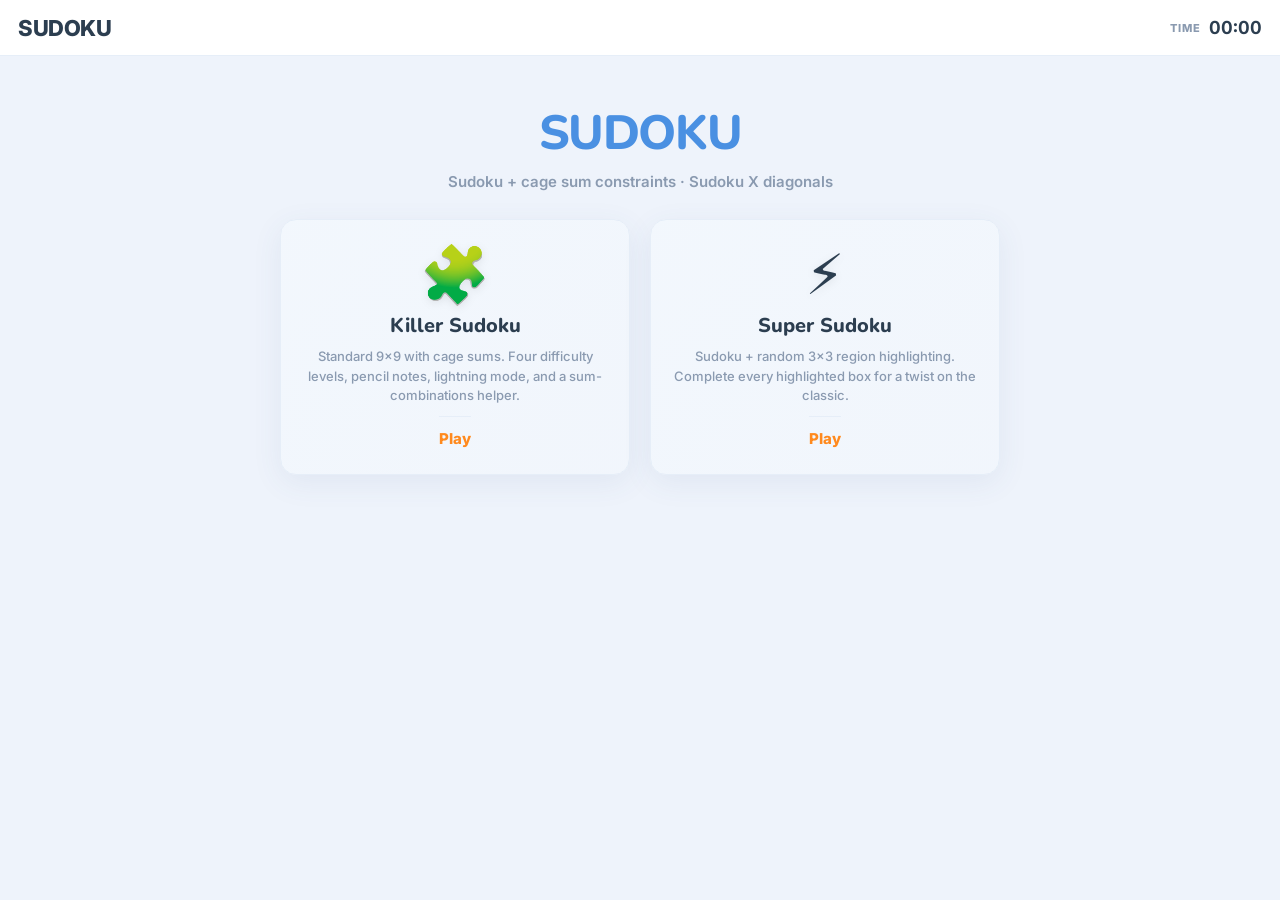
==== commit eb28425c: "Updates" ====
--- a/index.html
+++ b/index.html
@@ -1,100 +1,47 @@
-<!DOCTYPE html>
-<html lang="en">
-<head>
-<meta charset="UTF-8">
-<meta name="viewport" content="width=device-width, initial-scale=1.0, viewport-fit=cover">
-<title>Killer Sudoku — sudoku.com Clone</title>
-<link href="https://fonts.googleapis.com/css2?family=Nunito:wght@600;700;800&family=Inter:wght@500;600;700&display=swap" rel="stylesheet">
-
-  <script type="module" crossorigin>(function(){let e=document.createElement(`link`).relList;if(e&&e.supports&&e.supports(`modulepreload`))return;for(let e of document.querySelectorAll(`link[rel="modulepreload"]`))n(e);new MutationObserver(e=>{for(let t of e)if(t.type===`childList`)for(let e of t.addedNodes)e.tagName===`LINK`&&e.rel===`modulepreload`&&n(e)}).observe(document,{childList:!0,subtree:!0});function t(e){let t={};return e.integrity&&(t.integrity=e.integrity),e.referrerPolicy&&(t.referrerPolicy=e.referrerPolicy),t.credentials=e.crossOrigin===`use-credentials`?`include`:e.crossOrigin===`anonymous`?`omit`:`same-origin`,t}function n(e){if(e.ep)return;e.ep=!0;let n=t(e);fetch(e.href,n)}})();var e={easy:{avg:3.8,max:5,min:1,label:`Easy`},medium:{avg:3,max:4,min:1,label:`Medium`},hard:{avg:2.4,max:4,min:1,label:`Hard`},expert:{avg:3,max:5,min:2,label:`Expert`}},t={2:{3:[[1,2]],4:[[1,3]],5:[[1,4],[2,3]],6:[[1,5],[2,4]],7:[[1,6],[2,5],[3,4]],8:[[1,7],[2,6],[3,5]],9:[[1,8],[2,7],[3,6],[4,5]],10:[[1,9],[2,8],[3,7],[4,6]],11:[[2,9],[3,8],[4,7],[5,6]],12:[[3,9],[4,8],[5,7]],13:[[4,9],[5,8],[6,7]],14:[[5,9],[6,8]],15:[[6,9],[7,8]],16:[[7,9]],17:[[8,9]]},3:{6:[[1,2,3]],7:[[1,2,4]],8:[[1,2,5],[1,3,4]],9:[[1,2,6],[1,3,5],[2,3,4]],10:[[1,2,7],[1,3,6],[1,4,5],[2,3,5]],11:[[1,2,8],[1,3,7],[1,4,6],[2,3,6],[2,4,5]],12:[[1,2,9],[1,3,8],[1,4,7],[1,5,6],[2,3,7],[2,4,6],[3,4,5]],13:[[1,3,9],[1,4,8],[1,5,7],[2,3,8],[2,4,7],[2,5,6],[3,4,6]],14:[[1,4,9],[1,5,8],[1,6,7],[2,3,9],[2,4,8],[2,5,7],[3,4,7],[3,5,6]],15:[[1,5,9],[1,6,8],[2,4,9],[2,5,8],[2,6,7],[3,4,8],[3,5,7],[4,5,6]],16:[[1,6,9],[1,7,8],[2,5,9],[2,6,8],[3,4,9],[3,5,8],[3,6,7],[4,5,7]],17:[[1,7,9],[2,6,9],[2,7,8],[3,5,9],[3,6,8],[4,5,8],[4,6,7]],18:[[1,8,9],[2,7,9],[3,6,9],[3,7,8],[4,5,9],[4,6,8],[5,6,7]],19:[[2,8,9],[3,7,9],[4,6,9],[4,7,8],[5,6,8]],20:[[3,8,9],[4,7,9],[5,6,9],[5,7,8]],21:[[4,8,9],[5,7,9],[6,7,8]],22:[[5,8,9],[6,7,9]],23:[[6,8,9]],24:[[7,8,9]]},4:{10:[[1,2,3,4]],11:[[1,2,3,5]],12:[[1,2,3,6],[1,2,4,5]],13:[[1,2,3,7],[1,2,4,6],[1,3,4,5]],14:[[1,2,3,8],[1,2,4,7],[1,2,5,6],[1,3,4,6],[2,3,4,5]],15:[[1,2,3,9],[1,2,4,8],[1,2,5,7],[1,3,4,7],[1,3,5,6],[2,3,4,6]],16:[[1,2,4,9],[1,2,5,8],[1,2,6,7],[1,3,4,8],[1,3,5,7],[1,4,5,6],[2,3,4,7],[2,3,5,6]],17:[[1,2,5,9],[1,2,6,8],[1,3,4,9],[1,3,5,8],[1,3,6,7],[1,4,5,7],[2,3,4,8],[2,3,5,7],[2,4,5,6]],18:[[1,2,6,9],[1,2,7,8],[1,3,5,9],[1,3,6,8],[1,4,5,8],[1,4,6,7],[2,3,4,9],[2,3,5,8],[2,3,6,7],[2,4,5,7],[3,4,5,6]],19:[[1,2,7,9],[1,3,6,9],[1,3,7,8],[1,4,5,9],[1,4,6,8],[1,5,6,7],[2,3,5,9],[2,3,6,8],[2,4,5,8],[2,4,6,7],[3,4,5,7]],20:[[1,2,8,9],[1,3,7,9],[1,4,6,9],[1,4,7,8],[1,5,6,8],[2,3,6,9],[2,3,7,8],[2,4,5,9],[2,4,6,8],[2,5,6,7],[3,4,5,8],[3,4,6,7]],21:[[1,3,8,9],[1,4,7,9],[1,5,6,9],[1,5,7,8],[2,3,7,9],[2,4,6,9],[2,4,7,8],[2,5,6,8],[3,4,5,9],[3,4,6,8],[3,5,6,7]],22:[[1,4,8,9],[1,5,7,9],[1,6,7,8],[2,3,8,9],[2,4,7,9],[2,5,6,9],[2,5,7,8],[3,4,6,9],[3,4,7,8],[3,5,6,8],[4,5,6,7]],23:[[1,5,8,9],[1,6,7,9],[2,4,8,9],[2,5,7,9],[2,6,7,8],[3,4,7,9],[3,5,6,9],[3,5,7,8],[4,5,6,8]],24:[[1,6,8,9],[2,5,8,9],[2,6,7,9],[3,4,8,9],[3,5,7,9],[3,6,7,8],[4,5,6,9],[4,5,7,8]],25:[[1,7,8,9],[2,6,8,9],[3,5,8,9],[3,6,7,9],[4,5,7,9],[4,6,7,8]],26:[[2,7,8,9],[3,6,8,9],[4,5,8,9],[4,6,7,9],[5,6,7,8]],27:[[3,7,8,9],[4,6,8,9],[5,6,7,9]],28:[[4,7,8,9],[5,6,8,9]],29:[[5,7,8,9]],30:[[6,7,8,9]]},5:{15:[[1,2,3,4,5]],16:[[1,2,3,4,6]],17:[[1,2,3,4,7],[1,2,3,5,6]],18:[[1,2,3,4,8],[1,2,3,5,7],[1,2,4,5,6]],19:[[1,2,3,4,9],[1,2,3,5,8],[1,2,3,6,7],[1,2,4,5,7],[1,3,4,5,6]],20:[[1,2,3,5,9],[1,2,3,6,8],[1,2,4,5,8],[1,2,4,6,7],[1,3,4,5,7],[2,3,4,5,6]],21:[[1,2,3,6,9],[1,2,3,7,8],[1,2,4,5,9],[1,2,4,6,8],[1,2,5,6,7],[1,3,4,5,8],[1,3,4,6,7],[2,3,4,5,7]],22:[[1,2,3,7,9],[1,2,4,6,9],[1,2,4,7,8],[1,2,5,6,8],[1,3,4,5,9],[1,3,4,6,8],[1,3,5,6,7],[2,3,4,5,8],[2,3,4,6,7]],23:[[1,2,3,8,9],[1,2,4,7,9],[1,2,5,6,9],[1,2,5,7,8],[1,3,4,6,9],[1,3,4,7,8],[1,3,5,6,8],[1,4,5,6,7],[2,3,4,5,9],[2,3,4,6,8],[2,3,5,6,7]],24:[[1,2,4,8,9],[1,2,5,7,9],[1,2,6,7,8],[1,3,4,7,9],[1,3,5,6,9],[1,3,5,7,8],[1,4,5,6,8],[2,3,4,6,9],[2,3,4,7,8],[2,3,5,6,8],[2,4,5,6,7]],25:[[1,2,5,8,9],[1,2,6,7,9],[1,3,4,8,9],[1,3,5,7,9],[1,3,6,7,8],[1,4,5,6,9],[1,4,5,7,8],[2,3,4,7,9],[2,3,5,6,9],[2,3,5,7,8],[2,4,5,6,8],[3,4,5,6,7]],26:[[1,2,6,8,9],[1,3,5,8,9],[1,3,6,7,9],[1,4,5,7,9],[1,4,6,7,8],[2,3,4,8,9],[2,3,5,7,9],[2,3,6,7,8],[2,4,5,6,9],[2,4,5,7,8],[3,4,5,6,8]],27:[[1,2,7,8,9],[1,3,6,8,9],[1,4,5,8,9],[1,4,6,7,9],[1,5,6,7,8],[2,3,5,8,9],[2,3,6,7,9],[2,4,5,7,9],[2,4,6,7,8],[3,4,5,6,9],[3,4,5,7,8]],28:[[1,3,7,8,9],[1,4,6,8,9],[1,5,6,7,9],[2,3,6,8,9],[2,4,5,8,9],[2,4,6,7,9],[2,5,6,7,8],[3,4,5,7,9],[3,4,6,7,8]],29:[[1,4,7,8,9],[1,5,6,8,9],[2,3,7,8,9],[2,4,6,8,9],[2,5,6,7,9],[3,4,5,8,9],[3,4,6,7,9],[3,5,6,7,8]],30:[[1,5,7,8,9],[2,4,7,8,9],[2,5,6,8,9],[3,4,6,8,9],[3,5,6,7,9],[4,5,6,7,8]],31:[[1,6,7,8,9],[2,5,7,8,9],[3,4,7,8,9],[3,5,6,8,9],[4,5,6,7,9]],32:[[2,6,7,8,9],[3,5,7,8,9],[4,5,6,8,9]],33:[[3,6,7,8,9],[4,5,7,8,9]],34:[[4,6,7,8,9]],35:[[5,6,7,8,9]]}},n={};for(let e of Object.keys(t))n[e]=new Set(Object.keys(t[e]).map(Number));n[1]=new Set([1,2,3,4,5,6,7,8,9]);var r=`expert`,i,a,o,s,c,l,u,d=null,f=!0,p=!0,m=!0,h=null,g=0,_=0;function v(){let e=document.getElementById(`lightningSwitch`);e&&e.classList.toggle(`active`,m),document.querySelectorAll(`.num`).forEach(e=>{let t=parseInt(e.dataset.n,10);e.classList.toggle(`lightning-active`,!!m&&h===t)})}function y(e){return m?(h=h===e?null:e,v(),U(),W(),E(),!0):!1}var b=0,x=null,S=!1,C=!1,w=[],T=`killer-sudoku-save-v1`;function E(){try{if(!i||!a||!c)return;localStorage.setItem(T,JSON.stringify({v:1,savedAt:Date.now(),difficulty:r,solution:i,cages:a,board:c,notes:l.map(e=>e.map(e=>[...e])),given:u,selected:d,isNoteMode:f,autoCheck:p,lightningMode:m,lightningDigit:h,mistakes:g,timerSec:b,gameOver:C}))}catch{}}function ee(){try{let t=localStorage.getItem(T);if(!t)return null;let n=JSON.parse(t);return!n||n.v!==1||!Array.isArray(n.solution)||n.solution.length!==9||!Array.isArray(n.cages)||!n.cages.length||!Array.isArray(n.board)||n.board.length!==9||!Array.isArray(n.notes)||n.notes.length!==9||!e[n.difficulty]?null:(r=n.difficulty,i=n.solution,a=n.cages,c=n.board,l=n.notes.map(e=>e.map(e=>new Set(e))),u=n.given,d=n.selected,f=!!n.isNoteMode,p=n.autoCheck!==!1,m=n.lightningMode!==!1,h=n.lightningDigit,g=n.mistakes||0,b=n.timerSec||0,C=!!n.gameOver,w=[],k(),!0)}catch{return null}}function te(){try{localStorage.removeItem(T)}catch{}}function ne(){document.querySelectorAll(`.diff-btn`).forEach(e=>e.classList.toggle(`active`,e.dataset.diff===r)),document.getElementById(`difficultyPill`).textContent=e[r].label,document.getElementById(`mistakes`).textContent=`${g}/3`,j(),V(),v(),S=!1,window.APP_GAME_ID=++_,document.getElementById(`pauseOverlay`).style.display=`none`,P(),N(),U(),C&&g>=3&&A(),R()}function D(e){for(let t=e.length-1;t>0;t--){let n=Math.floor(Math.random()*(t+1));[e[t],e[n]]=[e[n],e[t]]}return e}function re(){let e=Array(9).fill(0).map(()=>Array(9).fill(0));function t(t,n,r){for(let i=0;i<9;i++)if(e[t][i]===r||e[i][n]===r)return!1;if(t===n){for(let n=0;n<9;n++)if(n!==t&&e[n][n]===r)return!1}if(t+n===8)for(let i=0;i<9;i++){let a=i,o=8-i;if((a!==t||o!==n)&&e[a][o]===r)return!1}let i=Math.floor(t/3)*3,a=Math.floor(n/3)*3;for(let t=i;t<i+3;t++)for(let n=a;n<a+3;n++)if(e[t][n]===r)return!1;return!0}function n(r){if(r===81)return!0;let i=Math.floor(r/9),a=r%9;if(e[i][a]!==0)return n(r+1);let o=D([1,2,3,4,5,6,7,8,9].slice());for(let s of o)if(t(i,a,s)){if(e[i][a]=s,n(r+1))return!0;e[i][a]=0}return!1}for(let t=0;t<20;t++){for(let t=0;t<9;t++)for(let n=0;n<9;n++)e[t][n]=0;let t=D([1,2,3,4,5,6,7,8,9].slice());for(let n=0;n<9;n++)e[n][n]=t[n];if(n(0))return e}for(let t=0;t<9;t++)for(let n=0;n<9;n++)e[t][n]=0;return n(0),e}function O(t,r){let i=e[r],a=Array(9).fill(0).map(()=>Array(9).fill(!1)),o=[],s=[[1,0],[-1,0],[0,1],[0,-1]],c=i.min||1,l=0,u=[];for(let e=0;e<9;e++)for(let t=0;t<9;t++)u.push([e,t]);D(u);function d(e){let n=new Set;for(let[r,i]of e){let e=t[r][i];if(n.has(e))return!0;n.add(e)}return!1}function f(e,t){let r=n[e];return!r||r.has(t)}for(let[e,n]of u){if(a[e][n])continue;let u,d=null,f=!1;if(r===`expert`){if(l===0)u=5;else{let e=Math.random();u=e<.6?2:e<.89?3:e<.99?4:5}u===2&&(f=Math.random()<.9,d=f?Math.random()<.95:Math.random()<.5)}else u=Math.max(c,Math.min(i.max,Math.round(i.avg+(Math.random()*2-1)*1.2))),c===1&&Math.random()<.08&&(u=1);let p=[[e,n]],m=new Set([t[e][n]]);a[e][n]=!0;let h=[[e,n]];for(;p.length<u;){let r=[];for(let[e,n]of h)for(let[i,o]of s){let s=e+i,c=n+o;s>=0&&s<9&&c>=0&&c<9&&!a[s][c]&&!m.has(t[s][c])&&r.push([s,c])}if(!r.length)break;D(r);let i=r[0];if(u===2&&p.length===1){let a=f?r.filter(([r,i])=>t[e][n]+t[r][i]<=6):r,o=a.length?a:r;if(d!==null){let r=t[e][n]%2,a=o.filter(([e,n])=>t[e][n]%2===r===d);i=(a.length?a:o)[0]}else i=o[0]}if(a[i[0]][i[1]]=!0,p.push(i),m.add(t[i[0]][i[1]]),h.push(i),p.length>=7)break}let g=0;for(let[e,n]of p)g+=t[e][n];o.push({id:String(l++),cells:p,sum:g})}if(c>1){let e=0;for(;e<o.length;){if(o[e].cells.length>=c){e++;continue}let[n,r]=o[e].cells[0],a=new Set;for(let[t,i]of s){let s=n+t,c=r+i;if(s<0||s>=9||c<0||c>=9)continue;let l=o.findIndex((t,n)=>n!==e&&t.cells.some(([e,t])=>e===s&&t===c));l!==-1&&a.add(l)}let l=-1,u=1/0;for(let n of a){let r=[...o[n].cells,...o[e].cells];if(d(r))continue;let a=r.length;if(!f(a,r.reduce((e,[n,r])=>e+t[n][r],0)))continue;let s=r.length,c=s>i.max?100+s:s;c<u&&(u=c,l=n)}if(l===-1){for(let t of a){let n=[...o[t].cells,...o[e].cells];if(d(n))continue;let r=n.length,a=r>i.max?100+r:r;a<u&&(u=a,l=t)}if(l===-1){for(let t of a){let n=o[t].cells.length+o[e].cells.length,r=n>i.max?100+n:n;r<u&&(u=r,l=t)}if(l===-1){e++;continue}}}o[l].cells.push(...o[e].cells);let p=0;for(let[e,n]of o[l].cells)p+=t[e][n];o[l].sum=p,o.splice(e,1)}}function p(e){let t=0,n=0;for(let n=1;n<=e;n++)t+=n;for(let t=0;t<e;t++)n+=9-t;return[t,n]}let m=o.some(e=>{if(d(e.cells)||!f(e.cells.length,e.sum))return!0;let[t,n]=p(e.cells.length);return e.sum<t||e.sum>n});if(r===`expert`){let e=new Set(o.map(e=>e.cells.length));if(![2,3,4,5].every(t=>e.has(t)))return O(t,r)}return m?O(t,r):o}function k(){o=Array(9).fill(0).map(()=>Array(9).fill(-1)),s={},a.forEach((e,t)=>{s[t]=e.sum,e.cells.forEach(([e,n])=>o[e][n]=t)})}function A(){C=!0,clearInterval(x),S=!0;let e=document.getElementById(`gameOverOverlay`);e&&(e.style.display=`grid`)}function j(){C=!1,S=!1;let e=document.getElementById(`gameOverOverlay`);e&&(e.style.display=`none`)}function M(t){t&&(r=t),document.querySelectorAll(`.diff-btn`).forEach(e=>e.classList.toggle(`active`,e.dataset.diff===r)),document.getElementById(`difficultyPill`).textContent=e[r].label,i=re(),a=O(i,r),k(),c=Array(9).fill(0).map(()=>Array(9).fill(0)),l=Array(9).fill(0).map(()=>Array(9).fill(0).map(()=>new Set)),u=Array(9).fill(0).map(()=>Array(9).fill(!1)),d=null,g=0,f=!0,h=null,w=[],window.APP_GAME_ID=++_,j(),document.getElementById(`mistakes`).textContent=`0/3`,V(),v();for(let e=0;e<9;e++)for(let t=0;t<9;t++){if(c[e][t]!==0||u[e][t]){l[e][t].clear();continue}let n=H(e,t);l[e][t]=new Set(n)}ie(),N(),U(),E()}function N(){clearInterval(x),x=setInterval(()=>{S||(b++,P())},1e3)}function ie(){b=0,S=!1,document.getElementById(`pauseOverlay`).style.display=`none`;let e=document.getElementById(`pauseBtn`);e&&(e.textContent=`⏸`),P()}function P(){let e=String(Math.floor(b/60)).padStart(2,`0`),t=String(b%60).padStart(2,`0`);document.getElementById(`timer`).textContent=`${e}:${t}`}function ae(){if(C)return;S=!S,document.getElementById(`pauseOverlay`).style.display=S?`grid`:`none`;let e=document.getElementById(`pauseBtn`);e&&(e.textContent=S?`▶`:`⏸`)}function F(){w.push({board:c.map(e=>e.slice()),notes:l.map(e=>e.map(e=>new Set(e))),mistakes:g}),w.length>100&&w.shift()}function oe(){if(!w.length)return;let e=w.pop();c=e.board,l=e.notes,g=e.mistakes,document.getElementById(`mistakes`).textContent=`${g}/3`,C&&g<3&&(j(),N()),U(),E()}function I(){let e=Array(9).fill(0).map(()=>Array(9).fill(!1));for(let t=0;t<9;t++)for(let n=0;n<9;n++)if(c[t][n]){let r=c[t][n];for(let i=0;i<9;i++)i!==n&&c[t][i]===r&&(e[t][n]=e[t][i]=!0),i!==t&&c[i][n]===r&&(e[t][n]=e[i][n]=!0);let i=Math.floor(t/3)*3,a=Math.floor(n/3)*3;for(let o=i;o<i+3;o++)for(let i=a;i<a+3;i++)(o!==t||i!==n)&&c[o][i]===r&&(e[t][n]=!0,e[o][i]=!0);if(t===n)for(let i=0;i<9;i++)i!==t&&c[i][i]===r&&(e[t][n]=!0,e[i][i]=!0);if(t+n===8)for(let i=0;i<9;i++){let a=i,o=8-i;(a!==t||o!==n)&&c[a][o]===r&&(e[t][n]=!0,e[a][o]=!0)}}if(a.forEach(t=>{let n={},r=0,i=0;t.cells.forEach(([a,o])=>{let s=c[a][o];s&&(r+=s,i++,n[s]&&t.cells.forEach(([t,n])=>{c[t][n]===s&&(e[t][n]=!0)}),n[s]=!0)}),i===t.cells.length&&r!==t.sum&&t.cells.forEach(([t,n])=>e[t][n]=!0),i<t.cells.length&&r>=t.sum&&t.cells.forEach(([t,n])=>{c[t][n]&&(e[t][n]=!0)}),r>t.sum&&t.cells.forEach(([t,n])=>e[t][n]=!0)}),i)for(let t=0;t<9;t++)for(let n=0;n<9;n++)c[t][n]&&i[t][n]&&c[t][n]!==i[t][n]&&(e[t][n]=!0);return e}function L(e,t){d=[e,t],U(),R()}function R(){let e=document.getElementById(`cageDetail`);if(!d){e.textContent=`Select a cell to see cage sum and remaining.`;return}let[t,n]=d,r=o[t][n],i=a[r],s=0,l=0;i.cells.forEach(([e,t])=>{c[e][t]&&(s+=c[e][t],l++)});let u=i.sum-s,f=i.cells.length-l;e.innerHTML=`<b>Cage #${r+1}</b> — sum <b>${i.sum}</b> • ${i.cells.length} cells<br>
-  Filled ${l}/${i.cells.length} • current ${s} • remaining <b>${u}</b> ${f?`• ${f} empty`:`• <span style="color:var(--success)">complete</span>`}<br>
-  <span style="font-size:11px;color:var(--muted)">Cells: ${i.cells.map(([e,t])=>String.fromCharCode(65+t)+(e+1)).join(`, `)}</span>`}function z(e){if(C||!d)return;let[t,n]=d;if(!u[t][n]){if(F(),f){let r=l[t][n];r.has(e)?r.delete(e):r.add(e),c[t][n]&&(c[t][n]=0)}else{if(l[t][n].clear(),c[t][n]===e)c[t][n]=0;else{c[t][n]=e;for(let r=0;r<9;r++)r!==n&&l[t][r].delete(e),r!==t&&l[r][n].delete(e);let r=Math.floor(t/3)*3,i=Math.floor(n/3)*3;for(let a=r;a<r+3;a++)for(let r=i;r<i+3;r++)(a!==t||r!==n)&&l[a][r].delete(e);if(t===n)for(let n=0;n<9;n++)n!==t&&l[n][n].delete(e);if(t+n===8)for(let r=0;r<9;r++){let i=r,a=8-r;(i!==t||a!==n)&&l[i][a].delete(e)}}if(c[t][n]&&c[t][n]!==0&&i[t][n]!==c[t][n]&&p&&(g++,document.getElementById(`mistakes`).textContent=`${g}/3`,g>=3)){U(),E(),A();return}}U(),B()||E()}}function se(){if(C||!d)return;let[e,t]=d;u[e][t]||(F(),c[e][t]=0,l[e][t].clear(),U(),E())}function ce(){if(C)return;let e=[];for(let t=0;t<9;t++)for(let n=0;n<9;n++)c[t][n]===0&&e.push([t,n]);let t=e;if(t.length===0){let e=[];for(let t=0;t<9;t++)for(let n=0;n<9;n++)c[t][n]!==0&&c[t][n]!==i[t][n]&&e.push([t,n]);if(e.length===0)return;t=e}let[n,r]=t[Math.floor(Math.random()*t.length)];d=[n,r],F();let a=i[n][r];c[n][r]=a,l[n][r].clear();for(let e=0;e<9;e++)e!==r&&l[n][e].delete(a),e!==n&&l[e][r].delete(a);let o=Math.floor(n/3)*3,s=Math.floor(r/3)*3;for(let e=o;e<o+3;e++)for(let t=s;t<s+3;t++)(e!==n||t!==r)&&l[e][t].delete(a);if(n===r)for(let e=0;e<9;e++)e!==n&&l[e][e].delete(a);if(n+r===8)for(let e=0;e<9;e++){let t=e,i=8-e;(t!==n||i!==r)&&l[t][i].delete(a)}U(),B()||E();let u=document.querySelector(`[data-r="${n}"][data-c="${r}"]`);u&&(u.classList.add(`hint`),setTimeout(()=>u.classList.remove(`hint`),600)),typeof R==`function`&&R()}function B(){for(let e=0;e<9;e++)for(let t=0;t<9;t++)if(c[e][t]!==i[e][t])return!1;for(let e=0;e<9;e++)for(let t=0;t<9;t++)if(c[e][t]===0)return!1;return clearInterval(x),te(),setTimeout(()=>{alert(`🎉 Killer Sudoku solved in ${document.getElementById(`timer`).textContent}!`)},150),!0}function le(){let e=I(),t=!1;for(let n=0;n<9;n++)for(let r=0;r<9;r++)e[n][r]&&(t=!0);if(!t&&c.flat().every(e=>e!==0)){if(B(),!B())alert(`No errors found, but puzzle not yet solved — keep going!`);else return}alert(t?`There are mistakes highlighted in red — check cage sums and duplicates.`:`No errors so far — keep going!`),U()}function ue(){if(confirm(`Solve the puzzle? This will fill all cells.`)){for(let e=0;e<9;e++)for(let t=0;t<9;t++)c[e][t]=i[e][t],l[e][t].clear();U(),clearInterval(x)}}function V(){document.getElementById(`notesBtn`).classList.toggle(`active`,f)}function H(e,t){if(c[e][t]!==0)return[];let n=o[e][t],r=a[n],i=new Set,s=new Set,l=new Set,u=new Set,d=new Set,f=new Set;for(let n=0;n<9;n++)c[e][n]&&i.add(c[e][n]),c[n][t]&&s.add(c[n][t]);if(e===t)for(let e=0;e<9;e++)c[e][e]&&d.add(c[e][e]);if(e+t===8)for(let e=0;e<9;e++){let t=c[e][8-e];t&&f.add(t)}let p=Math.floor(e/3)*3,m=Math.floor(t/3)*3;for(let e=p;e<p+3;e++)for(let t=m;t<m+3;t++)c[e][t]&&l.add(c[e][t]);let h=0,g=0;for(let[e,t]of r.cells){let n=c[e][t];n&&(u.add(n),h+=n,g++)}let _=[],v=r.cells.length,y=r.sum,b=v-(g+1);for(let n=1;n<=9;n++){if(i.has(n)||s.has(n)||l.has(n)||u.has(n)||e===t&&d.has(n)||e+t===8&&f.has(n))continue;let r=h+n;if(!(b<0)){if(b===0){if(r!==y)continue}else{if(r>=y)continue;let e=new Set(u);e.add(n);let t=[];for(let n=1;n<=9;n++)e.has(n)||t.push(n);if(t.length<b)continue;t.sort((e,t)=>e-t);let i=0,a=0;for(let e=0;e<b;e++)i+=t[e];for(let e=0;e<b;e++)a+=t[t.length-1-e];if(r+i>y||r+a<y)continue}_.push(n)}}return _}var de=null;function fe(){de&&=(clearInterval(de),null)}function pe(){if(C)return;let e=0;if(!c.some(e=>e.some(e=>e===0)))return;F();for(let t=0;t<9;t++)for(let n=0;n<9;n++){if(c[t][n]!==0){l[t][n].clear();continue}if(u[t][n]){l[t][n].clear();continue}let r=H(t,n);l[t][n]=new Set(r),r.length&&e++}U(),E();let t=document.getElementById(`fillNotesBtn`);if(t){let e=t.innerHTML;t.innerHTML=`<i>✓</i> Filled`,t.classList.add(`active`),setTimeout(()=>{t.innerHTML=e,t.classList.remove(`active`)},900)}}function U(){let e=document.getElementById(`grid`);e.innerHTML=``;let t;if(p)t=I();else if(t=Array(9).fill(0).map(()=>Array(9).fill(!1)),i)for(let e=0;e<9;e++)for(let n=0;n<9;n++)c[e][n]&&i[e][n]&&c[e][n]!==i[e][n]&&(t[e][n]=!0);let n=d?c[d[0]][d[1]]:null,r=m?h:n&&n!==0?n:null,s=new Map;a.forEach((e,t)=>{let n=9,r=9,i=null;e.cells.forEach(([e,t])=>{(e<n||e===n&&t<r)&&(n=e,r=t,i=[e,t])}),s.set(t,i)});for(let n=0;n<9;n++)for(let _=0;_<9;_++){let v=c[n][_],y=document.createElement(`div`);y.className=`cell`,(_===2||_===5)&&y.classList.add(`box-right`),(n===2||n===5)&&y.classList.add(`box-bottom`),y.dataset.r=n,y.dataset.c=_,!m&&d&&d[0]===n&&d[1]===_?y.classList.add(`selected`):r&&v===r&&v!==0&&y.classList.add(`same-value`),t[n][_]&&y.classList.add(`error`),(n===_||n+_===8)&&y.classList.add(`diag`),u[n][_]?y.classList.add(`given`):v&&y.classList.add(`user`),c[n][_]===0&&l[n][_].size===1&&y.classList.add(`sure-note`);let b=o[n][_],x=a[b],S=s.get(b);if(S&&S[0]===n&&S[1]===_){let e=document.createElement(`div`);e.className=`cage-sum`,e.textContent=x.sum,y.appendChild(e),y.classList.add(`cage-has-sum`)}if(v)y.appendChild(document.createTextNode(v));else if(l[n][_].size){let e=document.createElement(`div`);e.className=`notes`;for(let t=1;t<=9;t++){let i=document.createElement(`span`),a=l[n][_].has(t);i.textContent=a?t:``,r&&a&&t===r&&i.classList.add(`note-hl`),e.appendChild(i)}y.appendChild(e)}let w=n===0||o[n-1][_]!==b,T=n===8||o[n+1][_]!==b,ee=_===0||o[n][_-1]!==b,te=_===8||o[n][_+1]!==b,ne=n===3||n===6,D=n===2||n===5,re=_===3||_===6,O=_===2||_===5;if(w){let e=document.createElement(`div`);e.className=`cage-dash top`+(ne?` on-bold`:``),y.appendChild(e)}if(T){let e=document.createElement(`div`);e.className=`cage-dash bottom`+(D?` on-bold`:``),y.appendChild(e)}if(ee){let e=document.createElement(`div`);e.className=`cage-dash left`+(re?` on-bold`:``),y.appendChild(e)}if(te){let e=document.createElement(`div`);e.className=`cage-dash right`+(O?` on-bold`:``),y.appendChild(e)}y.addEventListener(`click`,()=>{if(!C){if(m&&h){if(u[n][_]){L(n,_);return}if(f&&c[n][_]!==0){L(n,_);return}if(F(),f){if(c[n][_]!==0){L(n,_);return}let e=l[n][_];e.has(h)?e.delete(h):e.add(h)}else if(c[n][_]===h)c[n][_]=0;else{l[n][_].clear(),c[n][_]=h;for(let e=0;e<9;e++)e!==_&&l[n][e].delete(h),e!==n&&l[e][_].delete(h);let e=Math.floor(n/3)*3,t=Math.floor(_/3)*3;for(let r=e;r<e+3;r++)for(let e=t;e<t+3;e++)(r!==n||e!==_)&&l[r][e].delete(h);if(n===_)for(let e=0;e<9;e++)e!==n&&l[e][e].delete(h);if(n+_===8)for(let e=0;e<9;e++){let t=e,r=8-e;(t!==n||r!==_)&&l[t][r].delete(h)}if(i[n][_]!==h&&p&&(g++,document.getElementById(`mistakes`).textContent=`${g}/3`,g>=3)){U(),E(),A();return}}d=[n,_],U(),B()||E(),R();return}L(n,_)}}),e.appendChild(y)}let _=c.flat().filter(e=>e!==0).length;document.getElementById(`progress`).textContent=`${Math.round(_/81*100)}% filled`,me(),v(),W()}function me(){let e=Array(10).fill(0);c.flat().forEach(t=>{t&&e[t]++}),document.querySelectorAll(`.num`).forEach(t=>{let n=parseInt(t.dataset.n),r=9-e[n];t.querySelector(`small`).textContent=r>0?`${r}`:`✓`,t.disabled=!1,r===0?t.style.opacity=`.55`:t.style.opacity=`1`})}var he=document.getElementById(`numpad`);for(let e=1;e<=9;e++){let t=document.createElement(`button`);t.className=`num`,t.dataset.n=e,t.innerHTML=`${e}<small></small>`,t.addEventListener(`click`,()=>{m&&y(e)||z(e)}),he.appendChild(t)}document.getElementById(`newGameBtn`).addEventListener(`click`,()=>{confirm(`Start a new game? Your current progress will be lost.`)&&M()}),document.getElementById(`restartBtn`)?.addEventListener(`click`,()=>{confirm(`Restart this puzzle?`)&&(c=Array(9).fill(0).map(()=>Array(9).fill(0)),l=Array(9).fill(0).map(()=>Array(9).fill(0).map(()=>new Set)),g=0,document.getElementById(`mistakes`).textContent=`0/3`,w=[],d=null,U())}),document.getElementById(`checkBtn`)?.addEventListener(`click`,le),document.getElementById(`solveBtn`)?.addEventListener(`click`,ue),document.getElementById(`fillNotesBtn`).addEventListener(`click`,()=>{pe(),W()}),document.getElementById(`undoBtn`).addEventListener(`click`,oe),document.getElementById(`notesBtn`).addEventListener(`click`,()=>{f=!f,V(),m&&h&&U(),v(),E()}),document.getElementById(`hintBtn`).addEventListener(`click`,ce),document.getElementById(`pauseBtn`)?.addEventListener(`click`,ae),document.getElementById(`sureBtn`).addEventListener(`click`,()=>{if(!C){if(!ve()){let e=ge();if(!e)return;F(),z(e[0],e[1],e[2])}U(),W(),R(),E(),B()&&(C=!0,fe(),showWin(),E())}});function ge(){let e=null;for(let t=0;t<9;t++)for(let n=0;n<9;n++){if(c[t][n]!==0)continue;let r=H(t,n);if(r.length===1&&(e===null||r[0]<e[2])&&(e=[t,n,r[0]]),l[t][n].size===1){let r=[...l[t][n]][0];(e===null||r<e[2])&&(e=[t,n,r])}}return e}function _e(){let e=!1;for(let t=0;t<9;t++)for(let n=0;n<9;n++){if(c[t][n]!==0)continue;let r=document.querySelector(`[data-r="${t}"][data-c="${n}"] .notes`);if(!r)continue;let i=r.querySelectorAll(`span`),a=[],o=0;for(let e=1;e<=9;e++){let r=l[t][n].has(e);o<i.length&&(i[o].textContent=r?e:``,i[o].classList.remove(`single-note`),r&&a.push(i[o]),o++)}for(;o<i.length;)i[o].textContent=``,i[o].classList.remove(`single-note`),o++;a.length===1&&(e=!0,a[0].classList.add(`single-note`))}return e}function ve(){if(C)return 0;let e=[];for(let t=0;t<9;t++)for(let n=0;n<9;n++){if(c[t][n]!==0)continue;let r=document.querySelector(`[data-r="${t}"][data-c="${n}"] .notes`);if(!r)continue;let i=r.querySelectorAll(`span`);for(let r of i)if(r.textContent&&r.classList.contains(`single-note`)){let i=parseInt(r.textContent,10);i>=1&&i<=9&&e.push([t,n,i]);break}}if(e.length===0)return 0;F();for(let[t,n,r]of e){c[t][n]=r,l[t][n].clear();for(let e=0;e<9;e++)e!==n&&l[t][e].delete(r),e!==t&&l[e][n].delete(r);let e=Math.floor(t/3)*3,i=Math.floor(n/3)*3;for(let a=e;a<e+3;a++)for(let e=i;e<i+3;e++)(a!==t||e!==n)&&l[a][e].delete(r);if(t===n)for(let e=0;e<9;e++)e!==t&&l[e][e].delete(r);if(t+n===8)for(let e=0;e<9;e++){let i=e,a=8-e;(i!==t||a!==n)&&l[i][a].delete(r)}}return e.length}function W(){let e=document.getElementById(`sureBtn`);if(C){e.disabled=!0,e.innerHTML=`<i>✕</i> Sure`,e.classList.remove(`ready`);return}let t=_e();e.disabled=!t,t?(e.innerHTML=`<i>✓</i> Sure`,e.classList.add(`ready`),e.title=`Fill all highlighted single-note cells`):(e.innerHTML=`<i>✕</i> Sure`,e.classList.remove(`ready`),e.title=`No highlighted single-note cell`)}document.querySelectorAll(`.diff-btn`).forEach(t=>t.addEventListener(`click`,()=>{let n=t.dataset.diff;n!==r&&((c&&c.flat().some(e=>e!==0)||g>0)&&!confirm(`Switch to ${e[n].label}? Your current progress will be lost.`)||M(n))})),document.getElementById(`autoCheckSwitch`)?.addEventListener(`click`,function(){p=!p,this.classList.toggle(`active`,p),U()}),document.getElementById(`lightningSwitch`).addEventListener(`click`,function(){m=!m,m||(h=null),this.classList.toggle(`active`,m),v(),U(),E()});var G=t,ye=`killer-sudoku-sums-v1`,K=`3`,q=null,J=new Set,Y=new Set,X=`include`;function be(){try{let e=localStorage.getItem(ye);if(!e)return;let t=JSON.parse(e);t&&[`2`,`3`,`4`,`5`].includes(String(t.size))&&(K=String(t.size)),t&&Number.isInteger(t.sum)&&(q=t.sum),t&&Array.isArray(t.included)&&(J=new Set(t.included.filter(e=>e>=1&&e<=9))),t&&Array.isArray(t.excluded)&&(Y=new Set(t.excluded.filter(e=>e>=1&&e<=9))),t&&(t.tapMode===`include`||t.tapMode===`exclude`)&&(X=t.tapMode)}catch{}}function Z(){try{localStorage.setItem(ye,JSON.stringify({size:K,sum:q,included:[...J],excluded:[...Y],tapMode:X}))}catch{}}function Q(){let e=document.getElementById(`sumsSize`),t=document.getElementById(`sumsSum`),n=document.getElementById(`sumsList`),r=document.getElementById(`sumsCount`);if(!G){n.innerHTML=``,r.textContent=`Combo data unavailable.`,t.innerHTML=``;return}let i=parseInt(e.value,10);K=e.value;let a=Object.keys(G[i]||{}).map(Number).sort((e,t)=>e-t),o=t.value||(q==null?``:String(q));t.innerHTML=a.map(e=>`<option value="${e}">${e}</option>`).join(``),a.includes(parseInt(o,10))&&(t.value=o);let s=parseInt(t.value,10);q=s,Z();let c=(G[i]||{})[s]||[],l=[...J].sort((e,t)=>e-t),u=[...Y].sort((e,t)=>e-t),d=c;l.length&&(d=d.filter(e=>l.every(t=>e.includes(t)))),u.length&&(d=d.filter(e=>!e.some(e=>Y.has(e))));let f=[];l.length&&f.push(`with ${l.join(`, `)}`),u.length&&f.push(`excluding ${u.join(`, `)}`),r.innerHTML=`<b>${d.length}</b> combo${d.length===1?``:`s`} for <b>${i} cells</b> → sum <b>${s}</b>${f.length?` <span class="sums-filter-note">(${f.join(` • `)})</span>`:``}`;let p=[...new Set(c.flat())].sort((e,t)=>e-t),m=document.getElementById(`sumsDigits`),h=p.map(e=>{let t=d.length?Math.round(d.filter(t=>t.includes(e)).length/d.length*100):0,n=t===100?` pct100`:t===0?` pct0`:``,r=t===0?` zero`:``,i=Y.has(e)?`excluded`:J.has(e)?`included`:t===0?`excluded`:t===100?`included`:`neutral`,a=i===`included`?`<span class="digit-check">✓</span>`:i===`excluded`?`<span class="digit-x">✕</span>`:``,o=i===`included`?`Required`:i===`excluded`?`Excluded`:`Tap to ${X}`;return`<button class="digit-chip${r}" data-digit="${e}" data-state="${i}" aria-pressed="${i!==`neutral`}" title="${o} ${e} — in ${t}% of combos">${e}${a}<small class="${n.trim()}">${t}%</small></button>`}).join(``);m.innerHTML=`<div class="digits-head"><span class="digits-title">Digits that can appear (${p.length} unique)</span><span class="digits-actions"><button class="tap-switch${X===`include`?` on`:``}" id="sumsTapSwitch" role="switch" aria-checked="${X===`include`}" aria-label="Tap action: ${X}"><span class="tap-knob"></span><span class="tap-word tap-on">include</span><span class="tap-word tap-off">exclude</span></button><button class="digits-reset" id="sumsDigitsReset" title="Clear all required and banned digits">↺</button></span></div><div class="digits-chips">${h}</div>`,document.getElementById(`sumsTapSwitch`).addEventListener(`click`,()=>{X=X===`include`?`exclude`:`include`,Z(),Q()}),document.getElementById(`sumsDigitsReset`).addEventListener(`click`,()=>{J=new Set,Y=new Set,Z(),Q()}),m.querySelectorAll(`.digit-chip`).forEach(e=>e.addEventListener(`click`,()=>{let t=parseInt(e.dataset.digit,10);X===`include`?J.has(t)?J.delete(t):(J.add(t),Y.delete(t)):Y.has(t)?Y.delete(t):(Y.add(t),J.delete(t)),Z(),Q()})),n.innerHTML=d.map(e=>`<div class="sums-row"><span class="combo">${e.join(` + `)} = ${s}</span><span class="badge">${i} cells</span></div>`).join(``)}function xe(){let e=document.getElementById(`sumsOverlay`),t=e.hidden;e.hidden=!1,t&&!document.getElementById(`sumsSum`).options.length&&(be(),document.getElementById(`sumsSize`).value=K,Q()),document.getElementById(`sumsClose`).focus(),document.addEventListener(`keydown`,Se)}function $(){document.getElementById(`sumsOverlay`).hidden=!0,document.removeEventListener(`keydown`,Se),document.getElementById(`sumsBtn`).focus()}function Se(e){e.key===`Escape`&&($(),e.stopPropagation())}document.getElementById(`sumsBtn`).addEventListener(`click`,xe),document.getElementById(`sumsClose`).addEventListener(`click`,$),document.getElementById(`sumsOverlay`).addEventListener(`click`,e=>{e.target.id===`sumsOverlay`&&$()}),document.getElementById(`sumsSize`).addEventListener(`change`,Q),document.getElementById(`sumsSum`).addEventListener(`change`,Q),document.addEventListener(`keydown`,e=>{if(C&&(e.key===`z`||e.key===`Z`)&&(e.ctrlKey||e.metaKey)){oe(),e.preventDefault();return}if(!C){if(e.key===`n`||e.key===`N`){f=!f,V(),e.preventDefault();return}if(m&&e.key>=`1`&&e.key<=`9`){let t=parseInt(e.key,10);if(e.target&&e.target.closest&&e.target.closest(`input,textarea`))return;if(!d){y(t),e.preventDefault();return}}if(!d&&[`ArrowUp`,`ArrowDown`,`ArrowLeft`,`ArrowRight`].includes(e.key)&&(d=[4,4],U()),d){let[t,n]=d;if(e.key===`ArrowUp`)t=Math.max(0,t-1);else if(e.key===`ArrowDown`)t=Math.min(8,t+1);else if(e.key===`ArrowLeft`)n=Math.max(0,n-1);else if(e.key===`ArrowRight`)n=Math.min(8,n+1);else if(e.key>=`1`&&e.key<=`9`){z(parseInt(e.key));return}else if(e.key===`Backspace`||e.key===`Delete`||e.key===`0`){se();return}else return;d=[t,n],U(),R(),e.preventDefault()}}});function Ce(){ee()?ne():M(`expert`)}window.addEventListener(`pagehide`,E),setInterval(E,15e3),document.readyState===`loading`?document.addEventListener(`DOMContentLoaded`,Ce):Ce();</script>
-  <style rel="stylesheet" crossorigin>*{box-sizing:border-box;margin:0;padding:0}:root{--blue:#4a90e2;--blue-dark:#3a7bd5;--orange:#ff8a1e;--bg:#eef3fb;--card:#fff;--text:#2c3e50;--muted:#8a9ab0;--grid:#cbd8ec;--grid-inner:#c0cfe7;--grid-bold:#162f4d;--outer:#162f4d;--cage:#2b3f5e;--danger:#ff5a5a;--success:#3ec48a}body{background:var(--bg);color:var(--text);flex-direction:column;min-height:100vh;font-family:Inter,system-ui,sans-serif;display:flex}a{color:inherit;text-decoration:none}.topbar{z-index:10;background:#fff;border-bottom:1px solid #e6eef8;justify-content:space-between;align-items:center;height:56px;padding:0 18px;display:flex;position:sticky;top:0}.header-timer{flex-shrink:0;align-items:center;gap:8px;display:flex}.header-timer-label{color:var(--muted);letter-spacing:.08em;font-size:11px;font-weight:800}.header-timer .timer{font-size:18px}.header-timer .pill{font-size:12px}.brand{letter-spacing:-.02em;align-items:center;gap:10px;font-size:22px;font-weight:800;display:flex}.brand b{color:var(--blue)}.brand em{color:#ff8a1e;font-style:normal}.nav{color:#5a6d8a;gap:18px;font-size:14px;font-weight:600;display:flex}.nav a.active{color:var(--blue);border-bottom:2px solid var(--blue);padding-bottom:4px}.top-actions{align-items:center;gap:10px;display:flex}.btn{cursor:pointer;border:0;border-radius:10px;align-items:center;gap:8px;padding:9px 16px;font-weight:700;transition:all .15s;display:inline-flex}.btn-primary{background:var(--orange);color:#fff;box-shadow:0 4px 12px #ff8a1e59}.btn-primary:hover{filter:brightness(1.05);transform:translateY(-1px)}.btn-ghost{color:#5a6d8a;background:#eef3fb}.btn-ghost:hover{background:#e3ecfa}.icon-btn{cursor:pointer;background:#fff;border:1px solid #e6eef8;border-radius:12px;place-items:center;width:44px;height:44px;font-size:18px;display:grid}.icon-btn.active{background:var(--blue);color:#fff;border-color:var(--blue)}.wrap{grid-template-columns:220px 1fr 220px;align-items:start;gap:18px;width:100%;max-width:1120px;margin:14px auto;padding:0 16px;display:grid}.card{background:var(--card);border-radius:16px;padding:14px;box-shadow:0 8px 30px #3c5a8c14}.left-stack,.right-stack{flex-direction:column;gap:14px;display:flex}.timer-card{justify-content:space-between;align-items:center;padding:14px 16px;display:flex}.timer{letter-spacing:.02em;font-size:22px;font-weight:800}.pill{color:#6b7a99;background:#eef3fb;border-radius:999px;padding:4px 8px;font-size:12px;font-weight:800}.difficulty{grid-template-columns:1fr 1fr;gap:8px;display:grid}.diff-btn{cursor:pointer;color:#5a6d8a;background:#f7f9fd;border:2px solid #eef3fb;border-radius:12px;padding:10px;font-weight:800}.diff-btn.active{border-color:var(--blue);color:var(--blue);background:#eaf2ff}.stats{color:var(--muted);justify-content:space-between;font-size:13px;font-weight:600;display:flex}.stats b{color:var(--text)}.sums-overlay{z-index:50;background:#162f4d8c;place-items:center;padding:16px;display:grid;position:fixed;inset:0}.sums-overlay[hidden]{display:none}.sums-modal{background:#fff;border-radius:16px;flex-direction:column;width:min(420px,100%);max-height:min(70vh,560px);padding:16px;display:flex;box-shadow:0 16px 48px #162f4d4d}.sums-head{justify-content:space-between;align-items:center;margin-bottom:12px;display:flex}.sums-head h3{font-size:17px;font-weight:800}.sums-close{cursor:pointer;color:#5a6d8a;background:#f7f9fd;border:1px solid #e6eef8;border-radius:10px;width:36px;height:36px;font-size:14px}.sums-close:hover{border-color:var(--blue);color:var(--blue)}.sums-close:focus-visible{outline:3px solid var(--blue);outline-offset:2px}.sums-filters{grid-template-columns:1fr 1fr;gap:10px;margin-bottom:10px;display:grid}.sums-filters label{color:var(--muted);flex-direction:column;gap:6px;font-size:12px;font-weight:800;display:flex}.sums-filters select{color:var(--text);cursor:pointer;background:#f7f9fd;border:2px solid #eef3fb;border-radius:10px;padding:10px;font-family:inherit;font-size:14px;font-weight:800}.sums-filters select:focus-visible{outline:3px solid var(--blue);outline-offset:2px}.sums-count{color:var(--muted);margin-bottom:10px;font-size:13px;font-weight:600}.sums-count b{color:var(--text)}.sums-filter-note{color:var(--orange);font-size:11px;font-weight:800}.sums-digits{background:#eaf2ff;border-radius:10px;margin-bottom:10px;padding:10px 12px}.digits-title{color:#3a7bd5;font-size:12px;font-weight:800}.digits-head{justify-content:space-between;align-items:center;gap:10px;margin-bottom:8px;display:flex}.digits-actions{flex-shrink:0;align-items:center;gap:8px;display:flex}.digits-reset{color:#5a6d8a;cursor:pointer;touch-action:manipulation;background:#f7f9fd;border:2px solid #eef3fb;border-radius:50%;place-items:center;width:32px;height:32px;font-family:inherit;font-size:16px;font-weight:800;line-height:1;display:grid}.digits-reset:hover{border-color:var(--blue);color:var(--blue)}.digits-reset:focus-visible{outline:3px solid var(--blue);outline-offset:2px}.digits-hint{color:#5a6d8a;margin:0 0 8px;font-size:11px;font-weight:600}.tap-mode{align-items:center;gap:10px;margin-bottom:8px;display:flex}.tap-switch{background:var(--danger);cursor:pointer;touch-action:manipulation;border:0;border-radius:999px;flex-shrink:0;width:104px;height:32px;font-family:inherit;transition:background .2s;position:relative}.tap-switch.on{background:var(--success)}.tap-switch:focus-visible{outline:3px solid var(--blue);outline-offset:2px}.tap-switch .tap-knob{background:#fff;border-radius:50%;width:26px;height:26px;transition:left .2s;position:absolute;top:3px;left:3px;box-shadow:0 2px 5px #00000040}.tap-switch.on .tap-knob{left:75px}.tap-switch .tap-word{color:#fff;pointer-events:none;font-size:11px;font-weight:800;line-height:1;position:absolute;top:50%;transform:translateY(-50%)}.tap-switch .tap-on{display:none;left:10px}.tap-switch.on .tap-on{display:block}.tap-switch .tap-off{right:10px}.tap-switch.on .tap-off,.tap-mode{display:none}.digits-chips{flex-wrap:wrap;gap:6px;padding-bottom:9px;display:flex}.digit-chip{background:var(--blue);color:#fff;cursor:pointer;touch-action:manipulation;border:0;border-radius:8px;place-items:center;min-width:28px;height:28px;padding:0 8px;font-family:inherit;font-size:14px;font-weight:800;line-height:1;transition:opacity .15s,background .15s;display:inline-grid;position:relative}.digit-chip small{color:#3a7bd5;white-space:nowrap;background:#fff;border-radius:999px;padding:0 4px;font-size:8px;font-weight:800;line-height:1.5;position:absolute;bottom:-7px;left:50%;transform:translate(-50%);box-shadow:0 1px 3px #3c5a8c33}.digit-chip small.pct100{color:var(--success)}.digit-chip small.pct0{color:var(--danger)}.digit-chip.off small{text-decoration:line-through}.digit-chip[data-state=excluded]{color:#f7f9fd;opacity:.75;background:#c4d2e6}.digit-chip[data-state=excluded] .digit-x{background:var(--danger);color:#fff;border-radius:50%;place-items:center;width:16px;height:16px;font-size:10px;font-weight:800;line-height:1;display:grid;position:absolute;top:-6px;right:-6px}.digit-chip[data-state=included]{background:var(--success);color:#fff}.digit-chip[data-state=included] .digit-check{background:var(--success);color:#fff;border:2px solid #fff;border-radius:50%;place-items:center;width:16px;height:16px;font-size:9px;font-weight:800;line-height:1;display:grid;position:absolute;top:-6px;right:-6px}.digit-chip[data-state=excluded],.digit-chip[data-state=included]{text-decoration:none}.digit-chip:hover{filter:brightness(1.08)}.digit-chip:focus-visible{outline:3px solid var(--blue-dark);outline-offset:2px}.digit-chip[data-state=neutral] small{text-decoration:none}.digit-chip[data-state=excluded] small{text-decoration:line-through}.digit-chip.zero{color:#f7f9fd;opacity:.75;background:#c4d2e6}.digit-chip.zero small{text-decoration:line-through}.sums-list{flex-direction:column;gap:8px;min-height:0;display:flex;overflow-y:auto}.sums-row{font-variant-numeric:tabular-nums;letter-spacing:.02em;background:#f7f9fd;border-radius:10px;align-items:center;gap:8px;padding:9px 12px;font-weight:800;display:flex}.sums-row .combo{flex:1}.sums-row .badge{color:#6b7a99;background:#eef3fb;border-radius:999px;padding:2px 8px;font-size:11px;font-weight:800}.board-card{padding:18px}.board-wrap{aspect-ratio:1;border:2.8px solid var(--outer);-webkit-user-select:none;user-select:none;background:#fff;border-radius:2px;position:relative;overflow:hidden}.grid{background:#fff;grid-template-rows:repeat(9,1fr);grid-template-columns:repeat(9,1fr);width:100%;height:100%;display:grid;position:relative}.cell{cursor:pointer;background:#fff;justify-content:center;align-items:center;font-size:22px;font-weight:800;display:flex;position:relative;overflow:visible}.cell:before{content:"";border-right:1px solid var(--grid-inner);border-bottom:1px solid var(--grid-inner);pointer-events:none;z-index:0;position:absolute;inset:0}.cell:nth-child(9n):before{border-right:0}.cell:nth-child(n+73):before{border-bottom:0}.cell.box-right:before{border-right:0!important}.cell.box-bottom:before{border-bottom:0!important}.cell.selected,.cell.same-value{background:#b9d0ff!important}.cell.diag{background:#fdf4e0}.cell.error{color:var(--danger)!important;background:#ffe6e6!important}.cell.error.given,.cell.error.user{color:var(--danger)!important}.cell.given,.cell.user{color:#111}.cell.hint{animation:.35s pop}@keyframes pop{0%{transform:scale(.8)}to{transform:scale(1)}}.grid:after{content:"";pointer-events:none;z-index:4;background:linear-gradient(to right, var(--grid-bold) 2.2px, transparent 2.2px) 33.333% 0 / 2.2px 100% no-repeat, linear-gradient(to right, var(--grid-bold) 2.2px, transparent 2.2px) 66.666% 0 / 2.2px 100% no-repeat, linear-gradient(to bottom, var(--grid-bold) 2.2px, transparent 2.2px) 0 33.333% / 100% 2.2px no-repeat, linear-gradient(to bottom, var(--grid-bold) 2.2px, transparent 2.2px) 0 66.666% / 100% 2.2px no-repeat;position:absolute;inset:0}.cage-sum{color:var(--cage);letter-spacing:0;pointer-events:none;z-index:5;background:#fff;border-radius:1px;padding:1.5px 3px 1px;font-size:7.5px;font-weight:800;line-height:1;position:absolute;top:.6px;left:2px}.cage-dash{isolation:isolate}.cell.selected .cage-sum,.cell.same-value .cage-sum{background:#b9d0ff}.cell.diag .cage-sum{background:#fdf4e0}.cell.error .cage-sum{background:#ffe6e6}.cage-border{pointer-events:none;z-index:1;position:absolute;inset:0}.cage-dash{pointer-events:none;opacity:.55;border-radius:1px;position:absolute}.cage-dash.top{background:repeating-linear-gradient(to right,var(--cage) 0 4px, transparent 4px 8px);height:1px;top:2px;left:2px;right:2px}.cage-dash.bottom{background:repeating-linear-gradient(to right,var(--cage) 0 4px, transparent 4px 8px);height:1px;bottom:2px;left:2px;right:2px}.cage-dash.left{background:repeating-linear-gradient(to bottom,var(--cage) 0 4px, transparent 4px 8px);width:1px;top:2px;bottom:2px;left:2px}.cage-dash.right{background:repeating-linear-gradient(to bottom,var(--cage) 0 4px, transparent 4px 8px);width:1px;top:2px;bottom:2px;right:2px}.cage-dash.on-bold.top{top:3.2px}.cage-dash.on-bold.bottom{bottom:3.2px}.cage-dash.on-bold.left{left:3.2px}.cage-dash.on-bold.right{right:3.2px}.notes{color:#6b7a99;grid-template-rows:repeat(3,1fr);grid-template-columns:repeat(3,1fr);place-items:center;gap:0;font-size:9px;font-weight:600;line-height:1;display:grid;position:absolute;inset:4px}.notes span{text-align:center;border-radius:2px;justify-content:center;align-items:center;width:100%;height:100%;padding:0;line-height:1;transition:all .12s;display:flex}.notes span.note-hl{background:var(--blue);color:#fff;border-radius:2px;flex:0 0 12px;justify-content:center;place-self:center;align-items:center;width:12px;min-width:12px;max-width:12px;height:12px;min-height:12px;max-height:12px;padding:0;font-size:9px;font-weight:700;line-height:1;display:flex;box-shadow:0 1px 3px #4a90e259}.notes span.single-note{color:#fff;background:#3ec48a;border-radius:2px;flex:0 0 12px;justify-content:center;place-self:center;align-items:center;width:12px;min-width:12px;max-width:12px;height:12px;min-height:12px;max-height:12px;padding:0;font-size:9px;font-weight:700;line-height:1;display:flex;box-shadow:0 1px 3px #28823c59}.pause-overlay{z-index:5;-webkit-backdrop-filter:blur(4px);backdrop-filter:blur(4px);background:#ffffffeb;place-items:center;display:grid;position:absolute;inset:0}.pause-overlay h3{font-size:28px;font-weight:800}.controls-row{grid-template-columns:repeat(4,1fr);justify-content:center;gap:8px;margin-top:12px;display:grid}.ctrl{cursor:pointer;color:#5a6d8a;touch-action:manipulation;background:#fff;border:1px solid #e6eef8;border-radius:12px;flex-direction:column;justify-content:center;align-items:center;gap:4px;min-width:0;min-height:48px;padding:8px 4px;font-size:11px;font-weight:700;transition:border-color .15s,color .15s,transform .15s;display:flex}.ctrl:hover{border-color:var(--blue);color:var(--blue)}.ctrl.active{background:var(--blue);color:#fff;border-color:var(--blue)}.ctrl.ready{background:var(--success);color:#fff;border-color:var(--success)}.ctrl:disabled{opacity:.55;cursor:not-allowed}.ctrl:focus-visible,.diff-btn:focus-visible,.num:focus-visible,.icon-btn:focus-visible,.btn:focus-visible{outline:3px solid var(--blue);outline-offset:2px}.ctrl:active,.num:active,.diff-btn:active{transform:scale(.97)}.ctrl i{font-size:16px;font-style:normal}.numpad{grid-template-columns:repeat(3,1fr);gap:8px;display:grid}.num{background:var(--blue);color:#fff;cursor:pointer;touch-action:manipulation;border:0;border-radius:12px;height:52px;min-height:48px;font-size:22px;font-weight:800;transition:transform .15s,filter .15s;position:relative;box-shadow:0 4px 12px #4a90e24d}.num.lightning-active{outline:2px solid #ff8a1e;transform:translateY(-1px);box-shadow:0 6px 14px #162f4d8c;background:#162f4d!important}.num:hover{filter:brightness(1.05);transform:translateY(-1px)}.num small{opacity:.7;font-size:10px;position:absolute;bottom:4px;right:6px}.num:disabled{opacity:.35;cursor:not-allowed;transform:none}.action-grid{grid-template-columns:1fr 1fr;gap:8px;display:grid}.action-btn{cursor:pointer;background:#fff;border:1px solid #e6eef8;border-radius:12px;padding:12px;font-weight:800}.action-btn.primary{background:var(--orange);color:#fff;border-color:var(--orange)}.howto{color:#5a6d8a;font-size:13px;line-height:1.6}.howto h4{color:var(--text);margin-bottom:6px}.toggle{background:#f7f9fd;border-radius:12px;justify-content:space-between;align-items:center;padding:10px 12px;font-size:13px;font-weight:700;display:flex}.toggle .toggle-label{text-align:left;flex:1;align-items:center;gap:0;display:inline-flex}.toggle .toggle-icon{text-align:center;flex:0 0 18px;justify-content:center;align-items:center;width:18px;display:inline-flex}.toggle .switch{flex-shrink:0;margin-left:12px}.switch{cursor:pointer;background:#d6e2f2;border-radius:999px;width:44px;height:26px;transition:all .2s;position:relative}.switch:after{content:"";background:#fff;border-radius:50%;width:20px;height:20px;transition:all .2s;position:absolute;top:3px;left:3px;box-shadow:0 2px 6px #00000026}.switch.on{background:var(--blue)}.switch.on:after{left:21px}@media (width<=980px){.wrap{grid-template-columns:1fr;gap:12px;max-width:560px;padding:0 10px}.left-stack{order:3}.board-card{order:1}.right-stack{order:2}.card{border-radius:12px}.board-card{padding:12px}}@media (width<=600px){.topbar{flex-wrap:wrap;gap:6px;height:auto;min-height:48px;padding:8px 12px}.header-timer{gap:6px}.header-timer .timer{font-size:16px}.header-timer-label{font-size:10px}.nav{gap:12px;font-size:13px}.wrap{gap:10px;max-width:100%;margin:8px auto;padding:0 8px;overflow-x:hidden}.card{border-radius:12px;padding:10px;box-shadow:0 4px 16px #3c5a8c12}.timer-card{padding:10px 12px}.timer{font-size:18px}.board-card{padding:8px}.board-wrap{border-width:2px;border-radius:2px}.cell{font-size:clamp(15px,4.2vw,22px)}.cage-sum{padding:1px 2px;font-size:6px;top:.5px;left:1px}.notes{font-size:6px;inset:2.6px}.notes span.note-hl,.notes span.single-note{border-radius:2px;flex:0 0 9px;width:9px;min-width:9px;max-width:9px;height:9px;min-height:9px;max-height:9px;font-size:6px}.controls-row{grid-template-columns:repeat(4,1fr);gap:6px;margin-top:10px;display:grid}.ctrl{border-radius:10px;flex:none;min-width:0;min-height:46px;padding:6px 2px;font-size:10px}.ctrl i{font-size:14px}.numpad{gap:6px}.num{border-radius:10px;height:48px;min-height:48px;font-size:20px}.pill{font-size:11px}.difficulty{gap:6px}.diff-btn{border-radius:10px;padding:8px 6px;font-size:13px}.stats{font-size:12px}.toggle{border-radius:10px;padding:8px 10px;font-size:12px}.switch{width:40px;height:24px}.switch:after{width:18px;height:18px;top:3px;left:3px}.switch.on:after{left:19px}}@media (width<=430px){html{-webkit-overflow-scrolling:touch;overscroll-behavior-y:auto;height:auto;min-height:100dvh;overflow:hidden auto}body{-webkit-overflow-scrolling:touch;overscroll-behavior-y:auto;width:100%;max-width:400px;height:auto;min-height:100svh;padding-bottom:env(safe-area-inset-bottom);flex-direction:column;margin:0 auto;display:flex;overflow:hidden auto}.topbar{width:100%;max-width:400px;height:auto;min-height:40px;padding:4px calc(12px + env(safe-area-inset-right)) 6px calc(12px + env(safe-area-inset-left));padding-top:calc(4px + env(safe-area-inset-top));flex-wrap:wrap;flex:none;gap:4px 8px;margin:0 auto;overflow:visible}.topbar .nav{flex-shrink:0}.header-timer{flex-wrap:wrap;justify-content:flex-end;gap:6px}.header-timer .timer{font-size:15px}.header-timer-label{font-size:9px}.header-timer .pill{padding:3px 6px;font-size:10px}.wrap{flex-direction:column;flex:none;align-items:stretch;gap:6px;width:100%;max-width:400px;min-height:auto;margin:0 auto;padding:6px 8px 12px;display:flex;overflow:visible}.left-stack{flex:none;order:3;gap:6px}.board-card{flex:none;order:1;padding:8px}.right-stack{flex-direction:column;flex:none;order:2;gap:6px;display:flex}.right-stack .card:first-child{flex:none;padding:6px}.right-stack .card.howto{flex:none;padding:6px 8px}.card{border-radius:12px;padding:10px}.board-wrap{aspect-ratio:1;border-width:2.8px;flex:none;width:100%;max-width:368px;margin:0 auto}.controls-row{grid-template-columns:repeat(4,1fr);gap:5px;margin-top:6px;display:grid}.ctrl{border-radius:10px;flex:none;gap:2px;min-width:0;min-height:42px;padding:5px 1px;font-size:9px}.ctrl i{font-size:13px}.numpad{gap:5px}.num{border-radius:10px;height:44px;min-height:44px;font-size:17px}.num small{font-size:9px;bottom:3px;right:5px}.cell{font-size:17px}.cage-sum{padding:1.5px 3px 1px;font-size:6px;top:.6px;left:2px}.notes{font-size:7px!important;inset:4px!important}.notes span.note-hl,.notes span.single-note{border-radius:2px;flex:0 0 9px;width:9px;min-width:9px;max-width:9px;height:9px;min-height:9px;max-height:9px;font-size:7px}.timer-card{padding:8px 10px}.timer{font-size:17px}.left-stack .card:nth-child(2){padding:8px}.difficulty{gap:5px}.diff-btn{border-radius:10px;padding:6px 4px;font-size:12px}.stats{font-size:11px}.toggle{border-radius:10px;padding:6px 8px;font-size:11px}.switch{width:36px;height:22px}.switch:after{width:16px;height:16px;top:3px;left:3px}.switch.on:after{left:17px}.howto{font-size:12px;line-height:1.4}.howto h4{margin-bottom:2px;font-size:12px}#cageDetail{font-size:11px;line-height:1.3}}@media (width<=430px) and (height<=900px){.wrap{gap:6px;padding:6px 8px 0}.board-wrap{max-width:368px}.num{height:44px;min-height:44px}.controls-row{grid-template-columns:repeat(4,1fr);gap:5px;margin-top:6px;display:grid}}@media (width<=380px){body{max-width:100%;overflow-x:hidden}.topbar{max-width:100%}.wrap{max-width:100%;padding:0 6px;overflow-x:hidden}.board-wrap{max-width:100%}.board-card{padding:6px}.cell{font-size:clamp(14px,4.8vw,18px)}.controls-row{grid-template-columns:repeat(4,1fr);gap:5px;display:grid}.ctrl{flex:none;min-height:42px;padding:6px 1px;font-size:9px}.num{height:44px;min-height:44px;font-size:18px}.topbar{padding:6px 10px}}@media (width>=981px){.wrap{align-items:start}}@media (prefers-reduced-motion:reduce){.cell.hint{animation:none}.ctrl,.num,.btn{transition:none}.ctrl:active,.num:active,.diff-btn:active,.num:hover,.btn-primary:hover{transform:none}}
-/*$vite$:1*/</style>
-</head>
-<body>
-<header class="topbar">
-  <nav class="nav">
-    <a class="active" href="index.html">Killer</a>
-    <a href="supper-sudoku.html">Supper</a>
-  </nav>
-  <div class="header-timer">
-    <span class="header-timer-label">TIME</span>
-    <span class="timer" id="timer">00:00</span>
-    <span class="pill" id="difficultyPill">Expert</span>
-  </div>
-</header>
-
-<div class="wrap">
-  <aside class="left-stack">
-    <div class="card">
-      <div style="font-weight:800;margin-bottom:10px;display:flex;align-items:center;gap:8px">⚙ Difficulty</div>
-      <div class="difficulty">
-        <button class="diff-btn" data-diff="easy">Easy</button>
-        <button class="diff-btn" data-diff="medium">Medium</button>
-        <button class="diff-btn" data-diff="hard">Hard</button>
-        <button class="diff-btn active" data-diff="expert">Expert</button>
-      </div>
-    </div>
-  </aside>
-
-  <main class="card board-card">
-    <div class="board-wrap" id="boardWrap">
-      <div class="grid" id="grid"></div>
-      <div class="pause-overlay" id="pauseOverlay" style="display:none"><div style="text-align:center"><h3>⏸ Paused</h3><p style="color:var(--muted);margin-top:6px">Press Resume to continue</p><button class="btn btn-primary" style="margin-top:14px" onclick="togglePause()">Resume</button></div></div>
-      <div class="pause-overlay" id="gameOverOverlay" style="display:none"><div style="text-align:center"><h3 style="color:var(--danger)">Game Over</h3><p style="color:var(--muted);margin-top:6px">You made 3 mistakes</p><div style="display:flex;gap:10px;justify-content:center;margin-top:14px"><button class="btn btn-ghost" onclick="undo()" style="border:1px solid #e6eef8">↩ Undo</button><button class="btn btn-primary" onclick="newGame()">★ New Game</button></div></div></div>
-    </div>
-    <div class="controls-row">
-      <button class="ctrl" id="undoBtn"><i>↩</i> Undo</button>
-      <button class="ctrl active" id="notesBtn"><i>✎</i> Notes</button>
-      <button class="ctrl" id="fillNotesBtn" title="Auto-fill candidates in all empty cells"><i>▦</i> Fill Notes</button>
-      <button class="ctrl" id="hintBtn"><i>💡</i> Hint</button>
-      <button class="ctrl active" id="lightningSwitch" title="Toggle Lightning"><i>⚡</i> Lightning</button>
-      <button class="ctrl" id="newGameBtn" title="Start a new game"><i>★</i> New Game</button>
-      <button class="ctrl" id="sureBtn" title="Fill the certain cell (only one candidate)"><i>✓</i> Sure</button>
-      <button class="ctrl" id="sumsBtn" title="Look up cage sum combinations"><i>∑</i> Sum combos</button>
-    </div>
-  </main>
-
-  <aside class="right-stack">
-    <div class="card">
-      <div class="numpad" id="numpad"></div>
-    </div>
-    <div class="card howto" id="cageInfo">
-      <div class="stats" style="margin-top:12px">
-        <span>Mistakes <b id="mistakes">0/3</b></span><span id="progress">0% filled</span>
-      </div>
-      <h4>Selected cage</h4>
-      <p id="cageDetail">Select a cell to see cage sum and remaining.</p>
-    </div>
-  </aside>
-</div>
-
-<div class="sums-overlay" id="sumsOverlay" hidden>
-  <div class="sums-modal" role="dialog" aria-modal="true" aria-labelledby="sumsTitle">
-    <div class="sums-head">
-      <h3 id="sumsTitle">Sum combinations</h3>
-      <button class="sums-close" id="sumsClose" aria-label="Close">✕</button>
-    </div>
-    <div class="sums-filters">
-      <label>Cage size
-        <select id="sumsSize">
-          <option value="2">2 cells</option>
-          <option value="3">3 cells</option>
-          <option value="4">4 cells</option>
-          <option value="5">5 cells</option>
-        </select>
-      </label>
-      <label>Sum
-        <select id="sumsSum"></select>
-      </label>
-    </div>
-    <p class="sums-count" id="sumsCount"></p>
-    <div class="sums-digits" id="sumsDigits"></div>
-    <div class="sums-list" id="sumsList"></div>
-  </div>
-</div>
-
-
-</body>
-</html>
+<!DOCTYPE html>
+<html lang="en">
+<head>
+<meta charset="UTF-8">
+<meta name="viewport" content="width=device-width, initial-scale=1.0, viewport-fit=cover">
+<title>SUDOKU — Sudoku Clone</title>
+<link href="https://fonts.googleapis.com/css2?family=Nunito:wght@600;700;800&family=Inter:wght@500;600;700&display=swap" rel="stylesheet">
+  <style rel="stylesheet" crossorigin>*{box-sizing:border-box;margin:0;padding:0}:root{--blue:#4a90e2;--blue-dark:#3a7bd5;--orange:#ff8a1e;--bg:#eef3fb;--card:#fff;--text:#2c3e50;--muted:#8a9ab0;--grid:#cbd8ec;--grid-inner:#c0cfe7;--grid-bold:#162f4d;--outer:#162f4d;--cage:#2b3f5e;--danger:#ff5a5a;--success:#3ec48a;--green:#3ec48a}body{background:var(--bg);color:var(--text);flex-direction:column;min-height:100vh;font-family:Inter,system-ui,sans-serif;display:flex}.topbar{z-index:10;background:#fff;border-bottom:1px solid #e6eef8;justify-content:space-between;align-items:center;height:56px;padding:0 18px;display:flex;position:sticky;top:0}.brand{letter-spacing:-.02em;font-size:22px;font-weight:800}.brand b{color:var(--blue)}.brand em{color:#ff8a1e;font-style:normal}.header-timer{flex-shrink:0;align-items:center;gap:8px;display:flex}.header-timer-label{color:var(--muted);letter-spacing:.08em;font-size:11px;font-weight:800}.header-timer .timer{font-variant-numeric:tabular-nums;font-size:18px;font-weight:700}.menu{text-align:center;flex-direction:column;flex:1;align-items:center;gap:6px;max-width:1120px;margin:0 auto;padding:24px 16px;display:flex}.menu h1{color:var(--blue);letter-spacing:-.03em;margin-top:20px;font-family:Nunito,sans-serif;font-size:clamp(32px,6vw,48px);font-weight:800}.menu .subtitle{color:var(--muted);margin-bottom:10px;font-size:15px;font-weight:600}.game-grid{grid-template-columns:repeat(2,1fr);gap:20px;width:100%;max-width:720px;margin-top:12px;display:grid}.game-card{color:inherit;background:var(--card);border:1px solid #e6eef8;border-radius:16px;min-height:180px;text-decoration:none;transition:transform .15s .15s,box-shadow .15s;display:block;position:relative;overflow:hidden;box-shadow:0 8px 30px #3c5a8c14}.game-card:hover{transform:translateY(-3px);box-shadow:0 12px 36px #3c5a8c24}.game-card:focus-visible{outline:3px solid var(--blue);outline-offset:2px}.game-card-bg{background:linear-gradient(135deg,var(--blue),var(--blue-dark));opacity:.07;position:absolute;inset:0}.game-card-inner{z-index:1;text-align:center;flex-direction:column;align-items:center;height:100%;padding:26px 20px;display:flex;position:relative}.game-icon{filter:drop-shadow(0 2px 4px #00000014);margin-bottom:10px;font-size:clamp(36px,8vw,56px);line-height:1}.game-card h2{color:var(--text);margin-bottom:8px;font-family:Nunito,sans-serif;font-size:20px;font-weight:800}.game-desc{color:var(--muted);flex:1;margin-bottom:10px;font-size:13px;font-weight:500;line-height:1.5}.game-cta{color:var(--orange);border-top:1px solid #e6eef8;margin-top:auto;padding-top:12px;font-size:15px;font-weight:800}@media (width<=600px){.topbar{padding:0 12px}.menu{padding:16px 10px}.game-grid{grid-template-columns:1fr;gap:14px;max-width:420px}.game-card{min-height:150px;padding:0}.game-card-inner{padding:20px 14px}.game-icon{font-size:42px}}@media (prefers-reduced-motion:reduce){.game-card{transition:none}.game-card:hover{transform:none}}
+/*$vite$:1*/</style>
+</head>
+<body>
+<header class="topbar">
+  <div class="brand">SUDOKU</div>
+  <div class="header-timer">
+    <span class="header-timer-label">TIME</span>
+    <span class="timer" id="timer">00:00</span>
+  </div>
+</header>
+
+<main class="menu">
+  <h1>SUDOKU</h1>
+  <p class="subtitle">Sudoku + cage sum constraints · Sudoku X diagonals</p>
+
+  <div class="game-grid">
+    <a href="killer-sudoku/killer-sudoku.html" class="game-card">
+      <div class="game-card-bg"></div>
+      <div class="game-card-inner">
+        <div class="game-icon">🧩</div>
+        <h2>Killer Sudoku</h2>
+        <p class="game-desc">Standard 9&times;9 with cage sums. Four difficulty levels, pencil notes, lightning mode, and a sum-combinations helper.</p>
+        <span class="game-cta">Play</span>
+      </div>
+    </a>
+
+    <a href="supper-sudoku/supper-sudoku.html" class="game-card">
+      <div class="game-card-bg"></div>
+      <div class="game-card-inner">
+        <div class="game-icon">⚡</div>
+        <h2>Super Sudoku</h2>
+        <p class="game-desc">Sudoku + random 3&times;3 region highlighting. Complete every highlighted box for a twist on the classic.</p>
+        <span class="game-cta">Play</span>
+      </div>
+    </a>
+  </div>
+</main>
+</body>
+</html>
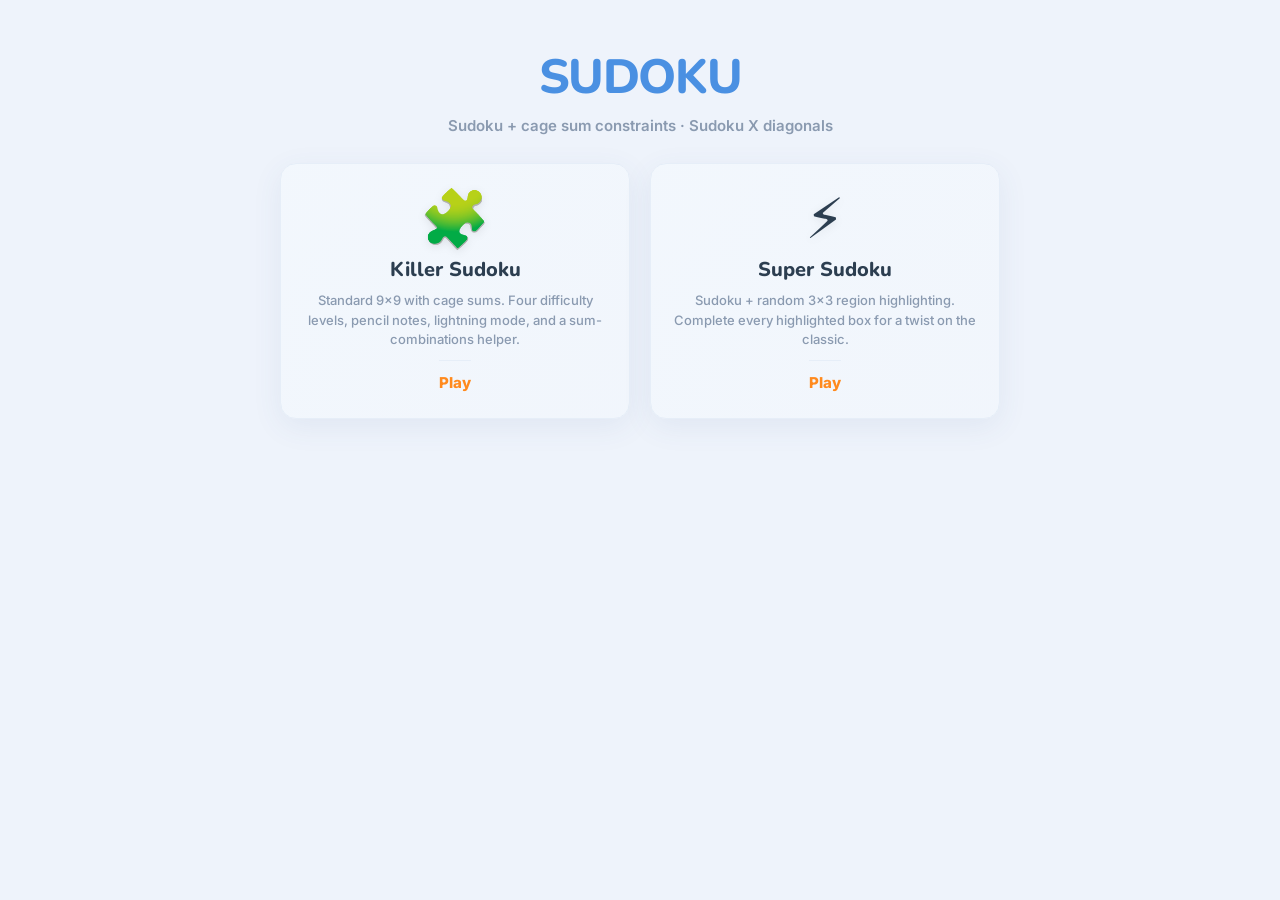
==== commit 2ec1dc70: "Updates" ====
--- a/index.html
+++ b/index.html
@@ -3,20 +3,12 @@
 <head>
 <meta charset="UTF-8">
 <meta name="viewport" content="width=device-width, initial-scale=1.0, viewport-fit=cover">
-<title>SUDOKU — Sudoku Clone</title>
+<title>SUDOKU</title>
 <link href="https://fonts.googleapis.com/css2?family=Nunito:wght@600;700;800&family=Inter:wght@500;600;700&display=swap" rel="stylesheet">
   <style rel="stylesheet" crossorigin>*{box-sizing:border-box;margin:0;padding:0}:root{--blue:#4a90e2;--blue-dark:#3a7bd5;--orange:#ff8a1e;--bg:#eef3fb;--card:#fff;--text:#2c3e50;--muted:#8a9ab0;--grid:#cbd8ec;--grid-inner:#c0cfe7;--grid-bold:#162f4d;--outer:#162f4d;--cage:#2b3f5e;--danger:#ff5a5a;--success:#3ec48a;--green:#3ec48a}body{background:var(--bg);color:var(--text);flex-direction:column;min-height:100vh;font-family:Inter,system-ui,sans-serif;display:flex}.topbar{z-index:10;background:#fff;border-bottom:1px solid #e6eef8;justify-content:space-between;align-items:center;height:56px;padding:0 18px;display:flex;position:sticky;top:0}.brand{letter-spacing:-.02em;font-size:22px;font-weight:800}.brand b{color:var(--blue)}.brand em{color:#ff8a1e;font-style:normal}.header-timer{flex-shrink:0;align-items:center;gap:8px;display:flex}.header-timer-label{color:var(--muted);letter-spacing:.08em;font-size:11px;font-weight:800}.header-timer .timer{font-variant-numeric:tabular-nums;font-size:18px;font-weight:700}.menu{text-align:center;flex-direction:column;flex:1;align-items:center;gap:6px;max-width:1120px;margin:0 auto;padding:24px 16px;display:flex}.menu h1{color:var(--blue);letter-spacing:-.03em;margin-top:20px;font-family:Nunito,sans-serif;font-size:clamp(32px,6vw,48px);font-weight:800}.menu .subtitle{color:var(--muted);margin-bottom:10px;font-size:15px;font-weight:600}.game-grid{grid-template-columns:repeat(2,1fr);gap:20px;width:100%;max-width:720px;margin-top:12px;display:grid}.game-card{color:inherit;background:var(--card);border:1px solid #e6eef8;border-radius:16px;min-height:180px;text-decoration:none;transition:transform .15s .15s,box-shadow .15s;display:block;position:relative;overflow:hidden;box-shadow:0 8px 30px #3c5a8c14}.game-card:hover{transform:translateY(-3px);box-shadow:0 12px 36px #3c5a8c24}.game-card:focus-visible{outline:3px solid var(--blue);outline-offset:2px}.game-card-bg{background:linear-gradient(135deg,var(--blue),var(--blue-dark));opacity:.07;position:absolute;inset:0}.game-card-inner{z-index:1;text-align:center;flex-direction:column;align-items:center;height:100%;padding:26px 20px;display:flex;position:relative}.game-icon{filter:drop-shadow(0 2px 4px #00000014);margin-bottom:10px;font-size:clamp(36px,8vw,56px);line-height:1}.game-card h2{color:var(--text);margin-bottom:8px;font-family:Nunito,sans-serif;font-size:20px;font-weight:800}.game-desc{color:var(--muted);flex:1;margin-bottom:10px;font-size:13px;font-weight:500;line-height:1.5}.game-cta{color:var(--orange);border-top:1px solid #e6eef8;margin-top:auto;padding-top:12px;font-size:15px;font-weight:800}@media (width<=600px){.topbar{padding:0 12px}.menu{padding:16px 10px}.game-grid{grid-template-columns:1fr;gap:14px;max-width:420px}.game-card{min-height:150px;padding:0}.game-card-inner{padding:20px 14px}.game-icon{font-size:42px}}@media (prefers-reduced-motion:reduce){.game-card{transition:none}.game-card:hover{transform:none}}
 /*$vite$:1*/</style>
 </head>
 <body>
-<header class="topbar">
-  <div class="brand">SUDOKU</div>
-  <div class="header-timer">
-    <span class="header-timer-label">TIME</span>
-    <span class="timer" id="timer">00:00</span>
-  </div>
-</header>
-
 <main class="menu">
   <h1>SUDOKU</h1>
   <p class="subtitle">Sudoku + cage sum constraints · Sudoku X diagonals</p>
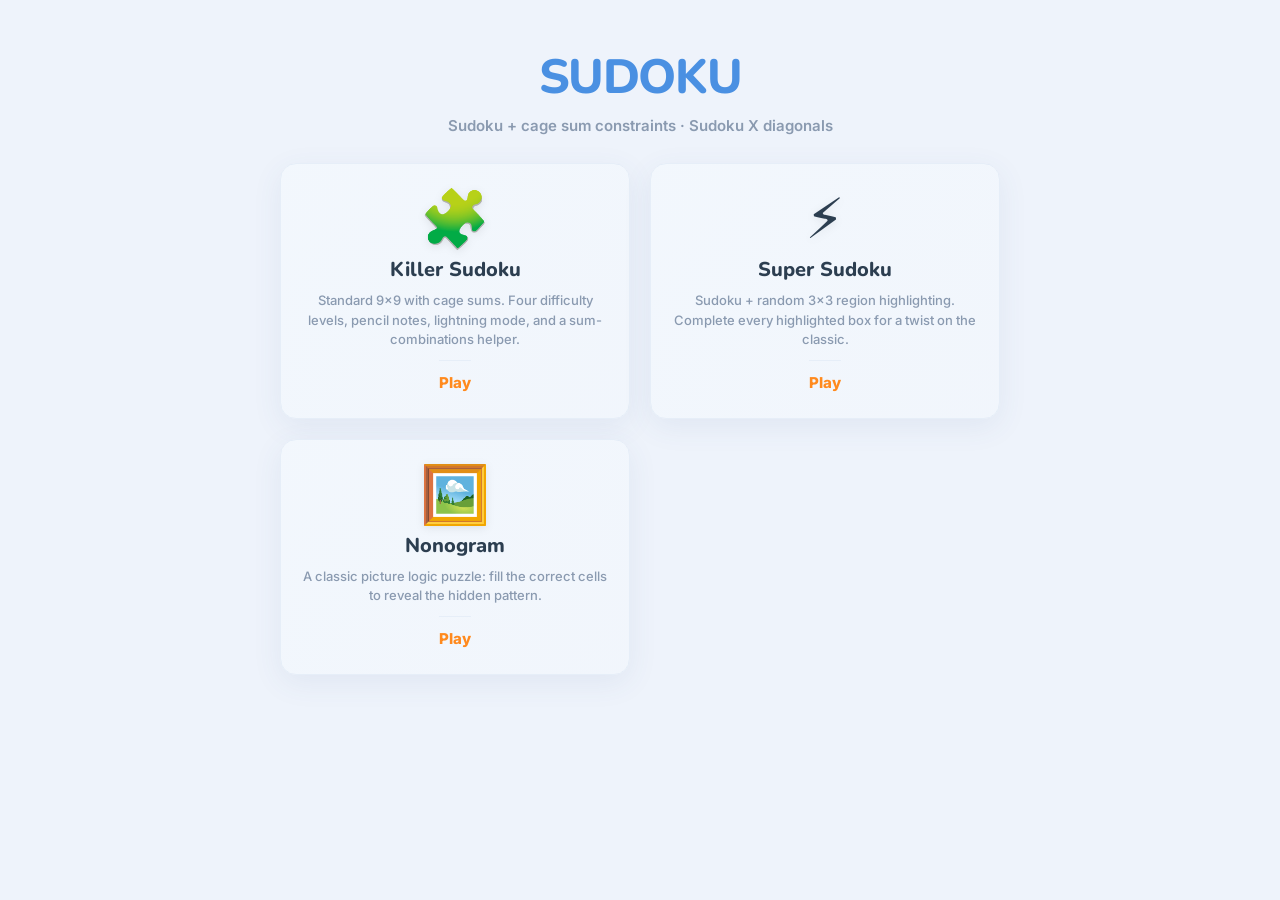
==== commit ffed9f6a: "Updates" ====
--- a/index.html
+++ b/index.html
@@ -33,6 +33,16 @@
         <span class="game-cta">Play</span>
       </div>
     </a>
+
+    <a href="nonogram/nonogram.html" class="game-card">
+      <div class="game-card-bg"></div>
+      <div class="game-card-inner">
+        <div class="game-icon">🖼️</div>
+        <h2>Nonogram</h2>
+        <p class="game-desc">A classic picture logic puzzle: fill the correct cells to reveal the hidden pattern.</p>
+        <span class="game-cta">Play</span>
+      </div>
+    </a>
   </div>
 </main>
 </body>
